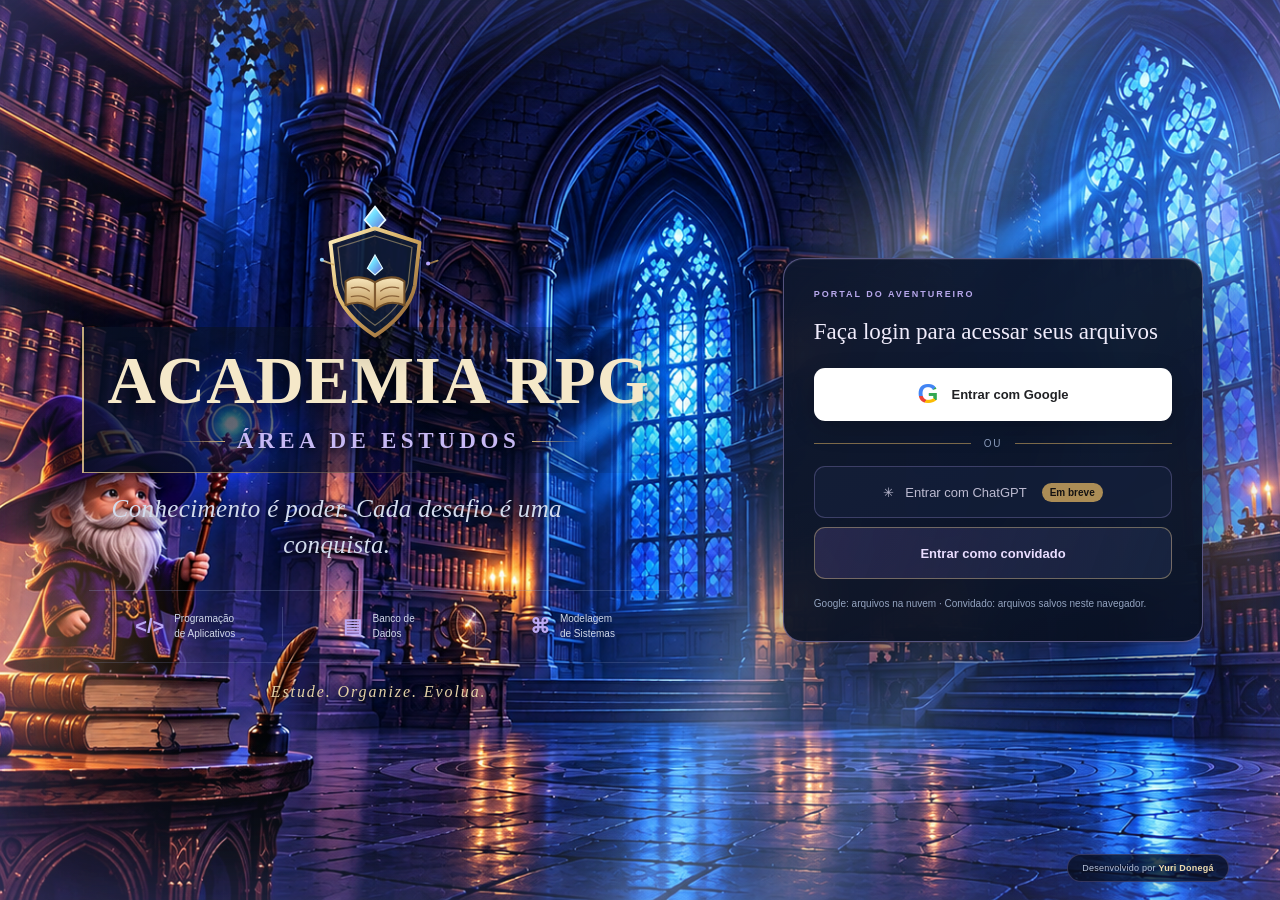
==== index.html @ efca99ff "Load social community redesign styles" ====
<!DOCTYPE html>
<html lang="pt-BR">
<head>
<meta charset="UTF-8">
<meta name="viewport" content="width=device-width, initial-scale=1.0">
<link rel="icon" type="image/svg+xml" href="./favicon.svg?v=20261111-academy-crest-v1">
<link rel="shortcut icon" href="./favicon.svg?v=20261111-academy-crest-v1">
<meta name="theme-color" content="#0b1423">
<title>Academia RPG — Área de Estudos</title>
<meta name="author" content="Yuri Donegá">
<style>
:root{--bg:#0b1018;--panel:#121b29;--panel2:#182538;--gold:#d8ae62;--gold2:#f1d69a;--text:#edf1f7;--muted:#9ba9bb;--line:#2a3a50;--blue:#6e9bc9}
*{box-sizing:border-box}body{margin:0;background:var(--bg);color:var(--text);font-family:Inter,Segoe UI,Arial,sans-serif}
button,input{font:inherit}button{cursor:pointer}
 .login{display:flex;align-items:center;justify-content:center;min-height:100vh;min-height:100svh;width:100%;position:relative;overflow:hidden;padding:26px 20px 62px;background:#14253a url('./biblioteca.jpg') center center / cover no-repeat}
.login:before{content:"";position:absolute;inset:0;background:radial-gradient(ellipse at 50% 48%,rgba(5,12,22,.48) 0%,rgba(5,12,22,.24) 42%,rgba(5,12,22,.08) 76%),linear-gradient(0deg,rgba(3,9,17,.30),transparent 45%);pointer-events:none;z-index:0}
.login-layout{position:relative;z-index:1;width:min(100%,1040px);display:flex;flex-direction:column;align-items:center;gap:12px;margin:auto}
.login-brand{width:min(590px,100%);text-align:center;position:relative;margin:0 auto -2px}
.brand-emblem{width:210px;height:132px;margin:0 auto -48px;position:relative;z-index:2;filter:drop-shadow(0 8px 10px rgba(0,0,0,.55))}
.brand-emblem svg{width:100%;height:100%;overflow:visible}
.brand-plaque{position:relative;padding:43px 28px 19px;border:2px solid rgba(216,174,98,.88);border-radius:17px;background:linear-gradient(180deg,rgba(19,35,53,.96),rgba(8,17,29,.96));box-shadow:0 14px 38px rgba(0,0,0,.42),inset 0 0 24px rgba(216,174,98,.08);clip-path:polygon(4% 0,96% 0,100% 15%,100% 84%,95% 100%,5% 100%,0 84%,0 15%)}
.brand-plaque:before{content:"";position:absolute;inset:7px;border:1px solid rgba(216,174,98,.24);pointer-events:none;clip-path:inherit}
.brand-plaque h1{font-family:Georgia,serif;font-size:clamp(37px,5vw,58px);line-height:1;margin:0;color:#f5d99e;letter-spacing:1px;text-shadow:0 3px 12px #000,0 0 22px rgba(216,174,98,.22)}
.brand-plaque p{margin:8px 0 0;color:#e8ca89;font:600 clamp(13px,2vw,19px) Georgia,serif;letter-spacing:1.3px;text-transform:uppercase}
.login-card{position:relative;width:min(510px,100%);margin:0 auto;padding:16px 34px 18px;border:1px solid rgba(226,184,105,.48);border-radius:12px;background:rgba(8,17,29,.76);box-shadow:0 18px 48px rgba(0,0,0,.38),inset 0 0 28px rgba(196,151,76,.055);backdrop-filter:blur(8px);text-align:center}
.login-card .login-lead{color:#f2e4c5;line-height:1.5;font-size:15px;margin:0 0 18px}
.google-login{width:100%;min-height:58px;border:0;border-radius:11px;padding:13px 18px;background:#fff;color:#202124;font-weight:750;font-size:16px;display:flex;align-items:center;justify-content:center;gap:13px;box-shadow:0 4px 16px rgba(0,0,0,.25);transition:transform .16s,box-shadow .16s}
.google-login:hover{transform:translateY(-2px);box-shadow:0 8px 22px rgba(0,0,0,.32)}
.google-login:focus-visible,.chatgpt-login:focus-visible{outline:3px solid #f5d99e;outline-offset:3px}
.google-mark{font-size:27px;font-weight:900;line-height:1;background:conic-gradient(from -45deg,#4285f4 0 25%,#34a853 25% 47%,#fbbc05 47% 68%,#ea4335 68% 84%,#4285f4 84%);color:transparent;background-clip:text;-webkit-background-clip:text}
.login-divider{display:flex;align-items:center;gap:13px;color:#e2e7ef;font-size:13px;margin:13px 0}
.login-divider:before,.login-divider:after{content:"";height:1px;flex:1;background:rgba(216,174,98,.55)}
.chatgpt-login{width:100%;min-height:54px;border:1px solid rgba(216,174,98,.68);border-radius:11px;padding:12px 16px;background:rgba(18,29,44,.92);color:#f0e6d3;display:flex;align-items:center;justify-content:center;gap:11px;font-size:15px}
.chatgpt-login:disabled{opacity:.78;cursor:not-allowed}
.guest-login{width:100%;min-height:48px;margin-top:10px;border:1px solid rgba(216,174,98,.72);border-radius:11px;padding:11px 16px;background:linear-gradient(135deg,rgba(216,174,98,.18),rgba(18,29,44,.94));color:#f5d99e;font-weight:750;font-size:14px;transition:background .16s,transform .16s}
.guest-login:hover{background:rgba(216,174,98,.25);transform:translateY(-1px)}
.guest-login:focus-visible{outline:3px solid #f5d99e;outline-offset:3px}
.coming-soon{font-size:10px;color:#17120b;background:#d8ae62;border-radius:20px;padding:4px 8px;font-weight:800;margin-left:4px;white-space:nowrap}
.login-note{font-size:11px!important;color:#d0d8e3!important;margin:13px 0 0!important;line-height:1.5!important}
.login-categories{width:min(620px,100%);display:grid;grid-template-columns:repeat(3,1fr);align-items:stretch;margin-top:0;padding:13px 10px;border:1px solid rgba(216,174,98,.82);border-radius:9px;background:rgba(8,17,29,.83);box-shadow:0 12px 30px rgba(0,0,0,.3);color:#f0d18d}
.login-categories span{display:flex;align-items:center;justify-content:center;gap:10px;padding:4px 10px;font-size:13px;line-height:1.25;text-align:left}
.login-categories span+span{border-left:1px solid rgba(216,174,98,.5)}
.category-icon{font-size:27px;color:#74b8e8;line-height:1}
.login-footer{margin-top:1px;color:#f5d99e;font:italic 17px Georgia,serif;text-shadow:0 2px 9px #000}
.author-credit{position:absolute;left:20px;bottom:15px;z-index:2;padding:8px 12px;border:1px solid rgba(216,174,98,.36);border-radius:8px;background:rgba(8,15,25,.72);color:#ead3a4;font-size:11px;letter-spacing:.25px;box-shadow:0 4px 18px rgba(0,0,0,.18);pointer-events:none}
.author-credit strong{font-weight:750;color:#f5d99e}
@media(max-width:760px){.login{padding:24px 15px 65px;background-position:58% center}.login:before{background:radial-gradient(ellipse at 50% 48%,rgba(5,12,22,.60) 0%,rgba(5,12,22,.40) 58%,rgba(5,12,22,.22) 100%)}.login-layout{gap:10px}.login-brand{width:min(520px,100%)}.brand-emblem{width:165px;height:108px;margin-bottom:-40px}.brand-plaque{padding:36px 16px 15px}.brand-plaque h1{font-size:clamp(32px,8vw,46px)}.login-card{padding:15px 20px 16px;width:min(480px,100%)}.google-login{min-height:54px}.login-categories{padding:10px 5px}.login-categories span{gap:6px;padding:4px 5px;font-size:11px}.category-icon{font-size:22px}.login-footer{font-size:15px}}
@media(max-width:430px){.brand-emblem{width:138px;height:92px;margin-bottom:-34px}.brand-plaque{padding:31px 12px 13px}.brand-plaque h1{font-size:31px}.brand-plaque p{font-size:11px;letter-spacing:1px}.login-card{padding:14px 15px}.login-card .login-lead{font-size:13px}.google-login{font-size:14px;min-height:50px}.chatgpt-login{font-size:13px;min-height:48px}.guest-login{font-size:13px;min-height:45px}.login-categories span{flex-direction:column;gap:4px;text-align:center;font-size:10px}.category-icon{font-size:20px}.login-footer{font-size:14px}.author-credit{left:10px;bottom:8px;font-size:9px;padding:6px 8px}}
@media(max-height:760px) and (min-width:761px){.login{padding-top:12px;padding-bottom:48px}.login-layout{gap:8px}.brand-emblem{width:170px;height:105px;margin-bottom:-38px}.brand-plaque{padding:35px 25px 14px}.brand-plaque h1{font-size:44px}.login-card{padding:12px 28px 13px}.google-login{min-height:49px}.chatgpt-login{min-height:46px}.guest-login{min-height:42px;padding:8px 14px}.login-categories{padding:9px}.login-footer{font-size:14px}}
h1{font-family:Georgia,serif;font-size:32px;margin:12px 0 8px;letter-spacing:.5px}
.login-card p{color:var(--muted);line-height:1.55;font-size:14px}
.primary{width:100%;border:0;border-radius:9px;padding:14px 16px;background:linear-gradient(135deg,#e4c17e,#b9843f);color:#17120b;font-weight:800;margin-top:18px}
.secondary{width:100%;border:1px solid var(--line);border-radius:9px;padding:12px;background:#172438;color:var(--text);margin-top:10px}
.note{font-size:11px!important;color:#8291a4!important;margin-top:18px}
.app{display:none;min-height:100vh}
.sidebar{position:fixed;inset:0 auto 0 0;width:260px;background:#0d1521;border-right:1px solid var(--line);padding:26px 18px;display:flex;flex-direction:column;z-index:5}
.brand{display:flex;align-items:center;gap:12px;padding:0 8px 28px;border-bottom:1px solid var(--line)}
.brand-mark{width:38px;height:38px;border:1px solid var(--gold);display:grid;place-items:center;color:var(--gold);font-size:20px;transform:rotate(45deg)}
.brand-mark span{transform:rotate(-45deg)}
.brand strong{font-family:Georgia,serif;font-size:17px}.brand small{display:block;color:var(--muted);font-size:10px;letter-spacing:1.5px;margin-top:4px}
.nav-label{font-size:10px;color:#74859b;letter-spacing:2px;margin:26px 10px 12px}
.nav button{width:100%;text-align:left;color:#bac6d5;background:transparent;border:1px solid transparent;border-radius:9px;padding:13px 12px;margin:3px 0;display:flex;gap:12px;align-items:center}
.nav button:hover,.nav button.active{background:#1b2a3d;border-color:#35475e;color:var(--gold2)}
.nav .ico{width:22px;text-align:center;font-size:17px}
.side-bottom{margin-top:auto;border-top:1px solid var(--line);padding:18px 8px 0;color:var(--muted);font-size:12px}
.main{margin-left:260px;padding:34px clamp(20px,4vw,58px);max-width:1500px}
.topbar{display:flex;align-items:center;justify-content:space-between;gap:15px;margin-bottom:34px}
.kicker{color:var(--gold);font-size:11px;letter-spacing:2px;text-transform:uppercase}
h2{font-family:Georgia,serif;font-size:30px;margin:7px 0}
.sub{color:var(--muted);font-size:14px}
.user-pill{border:1px solid var(--line);background:var(--panel);border-radius:30px;padding:8px 12px;color:#cbd6e4;font-size:12px;display:flex;align-items:center}.secondary:disabled{opacity:.62;cursor:not-allowed}
.hero{border:1px solid #725b3c;background:linear-gradient(110deg,#1b2a3d,#172235 60%,#342b20);border-radius:16px;padding:27px 30px;position:relative;overflow:hidden;margin-bottom:24px}
.hero:after{content:"✦";position:absolute;right:40px;top:-26px;font-size:150px;color:#d8ae621b}
.hero h3{font-family:Georgia,serif;font-size:23px;margin:0 0 8px}.hero p{color:#bac6d5;margin:0;max-width:620px;line-height:1.5;font-size:14px}
.stats{display:grid;grid-template-columns:repeat(3,1fr);gap:14px;margin:20px 0 30px}
.stat,.panel,.subject-card{background:var(--panel);border:1px solid var(--line);border-radius:13px}
.stat{padding:17px 19px}.stat small{color:var(--muted)}.stat strong{display:block;font-size:25px;margin-top:6px;color:var(--gold2)}
.section-head{display:flex;align-items:center;justify-content:space-between;gap:12px;margin:28px 0 14px}
.section-head h3{font-family:Georgia,serif;font-size:21px;margin:0}
.cards{display:grid;grid-template-columns:repeat(3,minmax(0,1fr));gap:15px}
.subject-card{padding:20px;transition:.2s;cursor:pointer}.subject-card:hover{transform:translateY(-3px);border-color:#947343}
.subject-icon{font-size:25px;margin-bottom:14px}.subject-card h4{margin:0 0 8px;font-size:16px}.subject-card p{margin:0;color:var(--muted);font-size:12px;line-height:1.5;min-height:38px}
.subject-card button{margin-top:17px;background:transparent;border:0;color:var(--gold2);padding:0;font-size:12px;font-weight:700}
.panel{padding:20px}
.toolbar{display:flex;justify-content:space-between;align-items:center;gap:12px;flex-wrap:wrap;margin-bottom:16px}
.search{background:#0d1623;border:1px solid var(--line);border-radius:8px;color:var(--text);padding:11px 13px;min-width:220px;outline:none}
.upload-label{display:inline-flex;align-items:center;gap:8px;background:#d8ae62;color:#17120b;border-radius:8px;padding:11px 15px;font-weight:800;font-size:12px;cursor:pointer}
.upload-label input{display:none}
.file-list{display:grid;gap:9px}
.file-row{display:flex;align-items:center;gap:13px;padding:13px;background:#0e1826;border:1px solid #26364a;border-radius:9px}
.file-icon{width:38px;height:38px;border-radius:8px;background:#1d2c40;display:grid;place-items:center;font-size:18px}
.file-info{flex:1;min-width:0}.file-info strong{display:block;white-space:nowrap;overflow:hidden;text-overflow:ellipsis;font-size:13px}.file-info small{color:var(--muted);font-size:11px}
.file-actions{display:flex;gap:7px}.file-actions button{border:1px solid var(--line);background:#172438;color:#cbd6e4;border-radius:7px;padding:8px 10px;font-size:11px}
.file-actions button.delete{color:#e5a2a2}
.empty{text-align:center;padding:35px 15px;color:var(--muted);font-size:13px}
.empty b{display:block;color:#dce5ef;margin-bottom:6px}
.toast{position:fixed;bottom:86px;right:22px;max-width:min(460px,calc(100vw - 44px));max-height:min(38vh,220px);overflow:auto;overflow-wrap:anywhere;background:#21344a;border:1px solid #8aa3c2;padding:13px 16px;border-radius:10px;display:none;z-index:10010;font-size:13px;line-height:1.5;box-shadow:0 10px 30px #000b}
@media(max-width:650px){.toast{bottom:76px;right:12px;max-width:calc(100vw - 24px);max-height:34vh;padding:12px 14px;font-size:12px}}
@media(max-width:900px){.sidebar{width:220px}.main{margin-left:220px}.cards{grid-template-columns:1fr 1fr}}
@media(max-width:650px){.sidebar{position:relative;width:100%;height:auto;padding:15px}.brand{padding-bottom:14px}.nav-label,.side-bottom{display:none}.nav{display:flex;overflow:auto;gap:5px;padding-top:12px}.nav button{white-space:nowrap;width:auto;padding:10px}.main{margin:0;padding:22px 16px}.cards{grid-template-columns:1fr}.stats{grid-template-columns:1fr 1fr}.topbar{align-items:flex-start}.user-pill{display:none}}
</style>
<link rel="stylesheet" href="./assets/css/academia-xp.css?v=20261111-background-scenes-v1">
<link rel="stylesheet" href="./assets/css/academia-avatar.css?v=20261112-armor-preview-v1">
<link rel="stylesheet" href="./assets/css/academia-adventure.css?v=20261111-guild-arcane-expansion-v1">
<link rel="stylesheet" href="./assets/css/academia-home-redesign.css?v=20261111-home-redesign">
<link rel="stylesheet" href="./assets/css/academia-home-stage2.css?v=20261111-stage2">
<link rel="stylesheet" href="./assets/css/academia-visual-refresh.css?v=20261111-vibrant-realm">
<link rel="stylesheet" href="./assets/css/academia-achievements.css?v=20261111-achievement-rewards-v2">
<link rel="stylesheet" href="./assets/css/academia-home-world.css?v=20261111-legendary-dashboard">
<link rel="stylesheet" href="./assets/css/academia-epic-ui.css?v=20261111-background-scenes-v1">
<link rel="stylesheet" href="./assets/css/academia-tavern.css?v=20261111-chat-images-v1">
<link rel="stylesheet" href="./assets/css/academia-private-messages.css?v=20261111-chat-images-v1">
<link rel="stylesheet" href="./assets/css/academia-visitation.css?v=20261112-player-spaces-v1">

<style id="login-layout-fix">
/* Ajuste definitivo do alinhamento da tela inicial */
.login {
  display: flex;
  flex-direction: column;
  align-items: center;
  justify-content: center;
  width: 100%;
  min-height: 100vh;
  min-height: 100svh;
  padding: 34px 20px 76px;
}
.login-layout {
  width: min(100%, 640px);
  margin: auto;
  display: flex;
  flex-direction: column;
  align-items: center;
  justify-content: center;
  gap: 14px;
}
.login-brand,
.login-card,
.login-categories {
  flex: 0 0 auto;
  margin-left: auto;
  margin-right: auto;
}
.login-brand { width: min(590px, 100%); }
.brand-emblem { margin-left: auto; margin-right: auto; }
.brand-plaque { width: 100%; text-align: center; }
.brand-plaque h1 {
  display: block;
  width: 100%;
  text-align: center;
  color: #f5d99e;
  font-family: Georgia, serif;
  font-size: clamp(36px, 6vw, 58px);
  line-height: 1.05;
  letter-spacing: 1.5px;
}
.brand-plaque p {
  display: block;
  width: 100%;
  text-align: center;
  color: #e8ca89;
}
.login-card { width: min(510px, 100%); text-align: center; }
.login-card > * { margin-left: auto; margin-right: auto; }
.login-card .google-login,
.login-card .chatgpt-login,
.login-card .guest-login { width: 100%; }
.login-categories {
  width: min(620px, 100%);
  justify-self: center;
  margin-top: 0;
}
.login-footer {
  width: 100%;
  text-align: center;
  margin-top: 0;
}
.author-credit { left: 20px; right: auto; }
@media (max-width: 760px) {
  .login { padding: 24px 15px 72px; }
  .login-layout { width: min(100%, 540px); gap: 12px; }
  .login-brand, .login-card, .login-categories { width: 100%; }
  .brand-plaque h1 { font-size: clamp(31px, 8vw, 46px); }
}
@media (max-width: 430px) {
  .login { padding: 20px 12px 68px; }
  .login-layout { gap: 10px; }
  .brand-plaque h1 { font-size: clamp(28px, 8vw, 34px); }
  .author-credit { left: 10px; right: auto; }
}
@media (max-height: 760px) and (min-width: 761px) {
  .login { padding-top: 16px; padding-bottom: 58px; }
  .login-layout { gap: 9px; }
}
</style>

<style id="login-brand-redesign">
/* Identidade visual centralizada: brasão, nome e subtítulo sem placa retangular */
.login {
  overflow-x: hidden;
  overflow-y: auto;
}
.login-layout {
  width: min(100%, 570px);
  margin: auto;
  display: flex;
  flex-direction: column;
  align-items: center;
  justify-content: center;
  gap: 11px;
}
.login-brand {
  width: 100%;
  display: flex;
  flex-direction: column;
  align-items: center;
  justify-content: center;
  gap: 0;
  margin: 0 auto;
  text-align: center;
}
.brand-emblem {
  width: 104px;
  height: 91px;
  margin: 0 auto 1px;
  position: relative;
  z-index: 1;
  filter: drop-shadow(0 0 12px rgba(93, 157, 235, .34)) drop-shadow(0 6px 12px rgba(0, 0, 0, .5));
}
.brand-emblem svg {
  display: block;
  width: 100%;
  height: 100%;
  overflow: visible;
}
.brand-title-wrap {
  width: 100%;
  margin: 0 auto;
  padding: 0;
  border: 0;
  border-radius: 0;
  background: transparent;
  box-shadow: none;
  clip-path: none;
  text-align: center;
}
.brand-title-wrap h1 {
  display: block;
  width: 100%;
  margin: 0;
  color: #f5dfb2;
  font-family: Georgia, "Times New Roman", serif;
  font-size: clamp(37px, 5.8vw, 54px);
  font-weight: 700;
  line-height: 1.02;
  letter-spacing: .075em;
  text-align: center;
  text-shadow: 0 3px 4px rgba(0,0,0,.95), 0 0 18px rgba(114,153,226,.28);
}
.brand-title-wrap p {
  display: flex;
  align-items: center;
  justify-content: center;
  gap: 12px;
  width: 100%;
  margin: 9px auto 0;
  color: #dfd1ad;
  font-family: Inter, "Segoe UI", Arial, sans-serif;
  font-size: 10px;
  font-weight: 700;
  line-height: 1.3;
  letter-spacing: .34em;
  text-align: center;
  text-transform: uppercase;
  text-shadow: 0 2px 8px rgba(0,0,0,.9);
}
.brand-title-wrap p:before,
.brand-title-wrap p:after {
  content: "";
  display: block;
  width: clamp(22px, 7vw, 48px);
  height: 1px;
  flex: 0 0 auto;
  background: linear-gradient(90deg, transparent, rgba(222,188,121,.9));
}
.brand-title-wrap p:after {
  transform: scaleX(-1);
}
.brand-motto {
  max-width: 94%;
  margin: 0 auto 3px;
  color: #dce3f5;
  font-family: Georgia, "Times New Roman", serif;
  font-size: 13px;
  font-style: italic;
  line-height: 1.4;
  letter-spacing: .015em;
  text-align: center;
  text-shadow: 0 2px 9px rgba(0,0,0,.95), 0 0 16px rgba(104,131,207,.4);
}
.login-card {
  width: min(100%, 480px);
  margin: 0 auto;
}
.login-categories {
  width: min(100%, 570px);
  margin: 0 auto;
}
.login-footer {
  width: 100%;
  margin: 0 auto;
  text-align: center;
}
.author-credit {
  left: 20px;
  right: auto;
}
@media (max-width: 760px) {
  .login { padding: 22px 15px 68px; }
  .login-layout { width: min(100%, 540px); gap: 10px; }
  .brand-emblem { width: 91px; height: 80px; }
  .brand-title-wrap h1 { font-size: clamp(32px, 8vw, 45px); }
  .brand-title-wrap p { margin-top: 7px; font-size: 9px; letter-spacing: .29em; }
  .brand-motto { font-size: 12px; margin-bottom: 2px; }
  .login-card, .login-categories { width: 100%; }
}
@media (max-width: 430px) {
  .login { padding: 18px 12px 66px; }
  .login-layout { gap: 9px; }
  .brand-emblem { width: 79px; height: 70px; }
  .brand-title-wrap h1 { font-size: clamp(28px, 8.7vw, 35px); letter-spacing: .055em; }
  .brand-title-wrap p { gap: 8px; font-size: 8px; letter-spacing: .24em; }
  .brand-title-wrap p:before, .brand-title-wrap p:after { width: 19px; }
  .brand-motto { max-width: 100%; font-size: 11px; }
  .author-credit { left: 10px; right: auto; }
}
@media (max-height: 760px) and (min-width: 761px) {
  .login { padding-top: 12px; padding-bottom: 52px; }
  .login-layout { gap: 8px; }
  .brand-emblem { width: 82px; height: 72px; }
  .brand-title-wrap h1 { font-size: 41px; }
  .brand-title-wrap p { margin-top: 5px; }
  .brand-motto { font-size: 12px; margin-bottom: 1px; }
  .login-card { padding-top: 12px; padding-bottom: 13px; }
  .login-categories { padding-top: 9px; padding-bottom: 9px; }
}
@media (max-height: 650px) and (min-width: 761px) {
  .login { padding-top: 8px; padding-bottom: 42px; }
  .login-layout { gap: 6px; }
  .brand-emblem { width: 66px; height: 58px; }
  .brand-title-wrap h1 { font-size: 35px; }
  .brand-title-wrap p { margin-top: 3px; font-size: 9px; }
  .brand-motto { font-size: 11px; }
}
</style>







<style id="login-visible-effects">
/* Iluminação em uma camada independente, acima do papel de parede e atrás do conteúdo. */
.login {
  position: relative;
  isolation: isolate;
  background-color: #081322 !important;
  background-image: url('./biblioteca.jpg') !important;
  background-size: cover !important;
  background-position: center center !important;
}
.login-effects {
  position: absolute;
  inset: 0;
  z-index: 1;
  overflow: hidden;
  pointer-events: none;
  mix-blend-mode: screen;
}
.login-effects__beams {
  position: absolute;
  inset: -18%;
  background:
    linear-gradient(113deg,
      transparent 0 48%,
      rgba(112, 171, 255, 0) 52%,
      rgba(130, 190, 255, .18) 56%,
      rgba(178, 220, 255, .42) 59%,
      rgba(131, 184, 255, .20) 63%,
      transparent 69% 100%),
    linear-gradient(122deg,
      transparent 0 60%,
      rgba(122, 176, 255, .08) 64%,
      rgba(164, 209, 255, .30) 67%,
      rgba(126, 180, 255, .13) 71%,
      transparent 76% 100%),
    radial-gradient(ellipse 28% 44% at 83% 28%,
      rgba(88, 168, 255, .19), transparent 78%);
  filter: blur(11px);
  opacity: .92;
  transform: translate3d(0, 0, 0);
  animation: loginBeamShift 17s ease-in-out infinite alternate;
}
.login-effects__candles {
  position: absolute;
  inset: 0;
  background:
    radial-gradient(ellipse 16% 25% at 3% 70%,
      rgba(255, 160, 72, .42), transparent 76%),
    radial-gradient(ellipse 14% 24% at 94% 57%,
      rgba(255, 174, 82, .38), transparent 76%),
    radial-gradient(ellipse 10% 18% at 69% 31%,
      rgba(255, 185, 105, .16), transparent 80%);
  filter: blur(13px);
  opacity: .9;
  animation: loginCandleFlicker 3.2s ease-in-out infinite alternate;
}
.login-effects__aura {
  position: absolute;
  inset: 0;
  background: radial-gradient(ellipse at center,
    transparent 51%,
    rgba(91, 139, 218, .08) 75%,
    rgba(105, 83, 174, .25) 100%);
  box-shadow:
    inset 0 0 90px rgba(92, 144, 225, .20),
    inset 0 0 180px rgba(127, 95, 190, .18);
  opacity: .96;
}
.login .login-layout { position: relative; z-index: 2; }
.login .author-credit { z-index: 3; }

@keyframes loginBeamShift {
  from { transform: translate3d(-1.2%, .5%, 0) scale(1); }
  to   { transform: translate3d(1.2%, -.5%, 0) scale(1.025); }
}
@keyframes loginCandleFlicker {
  0%   { opacity: .70; }
  35%  { opacity: .96; }
  62%  { opacity: .78; }
  100% { opacity: 1; }
}
@media (prefers-reduced-motion: reduce) {
  .login-effects__beams,
  .login-effects__candles { animation: none !important; }
}
@media (max-width: 650px) {
  .login-effects__beams { opacity: .72; }
  .login-effects__candles { opacity: .72; }
  .login-effects__aura { opacity: .78; }
}
</style>
<link rel="stylesheet" href="./assets/css/academia-frosted-wallpaper.css?v=20261111-frosted-wallpaper-v1">

<link rel="stylesheet" href="./assets/css/academia-redesign-2026.css?v=20261112-stage3-v1">
</head>
<body>
<section class="login" id="login" aria-label="Tela inicial da Academia RPG">
  <div class="login-effects" aria-hidden="true">
    <div class="login-effects__beams"></div>
    <div class="login-effects__candles"></div>
    <div class="login-effects__aura"></div>
  </div>
  <div class="login-layout">
    <header class="login-brand">
      <div class="brand-emblem" aria-hidden="true">
        <svg viewBox="0 0 180 156" role="presentation" xmlns="http://www.w3.org/2000/svg">
          <defs>
            <linearGradient id="crestGold" x1="0" y1="0" x2="1" y2="1"><stop stop-color="#fff0bd"/><stop offset=".48" stop-color="#d6ad62"/><stop offset="1" stop-color="#85572e"/></linearGradient>
            <linearGradient id="crestBlue" x1="0" y1="0" x2="1" y2="1"><stop stop-color="#efffff"/><stop offset=".38" stop-color="#70dfff"/><stop offset="1" stop-color="#655bd0"/></linearGradient>
            <linearGradient id="crestPage" x1="0" y1="0" x2="0" y2="1"><stop stop-color="#f8e7bd"/><stop offset="1" stop-color="#b78a4c"/></linearGradient>
          </defs>
          <path d="M90 8 L101 22 L90 34 L79 22 Z" fill="url(#crestBlue)" stroke="#e7faff" stroke-width="1.8"/>
          <path d="M90 31 L137 46 L132 91 C128 113 109 132 90 144 C71 132 52 113 48 91 L43 46 Z" fill="#101d35" fill-opacity=".88" stroke="url(#crestGold)" stroke-width="4" stroke-linejoin="round"/>
          <path d="M90 39 L129 51 L125 89 C121 107 105 123 90 133 C75 123 59 107 55 89 L51 51 Z" fill="none" stroke="#e8c987" stroke-opacity=".46" stroke-width="1.3"/>
          <path d="M90 59 L98 73 L90 80 L82 73 Z" fill="url(#crestBlue)" stroke="#dffaff" stroke-width="1.2"/>
          <path d="M90 79 L90 91" stroke="url(#crestGold)" stroke-width="2.5"/>
          <path d="M90 88 C79 81 66 81 59 87 L59 112 C71 107 81 109 90 117 Z" fill="url(#crestPage)" stroke="#72502a" stroke-width="2.2" stroke-linejoin="round"/>
          <path d="M90 88 C101 81 114 81 121 87 L121 112 C109 107 99 109 90 117 Z" fill="url(#crestPage)" stroke="#72502a" stroke-width="2.2" stroke-linejoin="round"/>
          <path d="M90 90 L90 117 M65 94 Q76 91 84 97 M65 103 Q76 100 84 106 M96 97 Q104 91 115 94 M96 106 Q104 100 115 103" fill="none" stroke="#8a6339" stroke-width="1.35" stroke-linecap="round"/>
          <path d="M35 65 L46 69 M145 69 L156 65" stroke="url(#crestGold)" stroke-width="2" stroke-linecap="round" opacity=".8"/>
          <circle cx="34" cy="64" r="2.2" fill="#91cfff"/><circle cx="146" cy="68" r="2.2" fill="#b6a5ff"/>
        </svg>
      </div>
      <div class="brand-title-wrap">
        <h1>ACADEMIA RPG</h1>
        <p>Área de Estudos</p>
      </div>
    </header>
    <p class="brand-motto">Conhecimento é poder. Cada desafio é uma conquista.</p>
    <div class="login-card">
      <p class="login-lead">Faça login para acessar seus arquivos</p>
      <button class="google-login" id="googleLogin" type="button"><span class="google-mark" aria-hidden="true">G</span>Entrar com Google</button>
      <div class="login-divider">ou</div>
      <button class="chatgpt-login" id="chatgptLogin" type="button" disabled aria-disabled="true"><span aria-hidden="true">✳</span>Entrar com ChatGPT <span class="coming-soon">Em breve</span></button>
      <button class="guest-login" id="guestLogin" type="button">Entrar como convidado</button>
      <p class="login-note">Google: arquivos na nuvem · Convidado: arquivos salvos neste navegador.</p>
    </div>
    <div class="login-categories" aria-label="Disciplinas disponíveis">
      <span><b class="category-icon" aria-hidden="true">&lt;/&gt;</b>Programação<br>de Aplicativos</span>
      <span><b class="category-icon" aria-hidden="true">▤</b>Banco de<br>Dados</span>
      <span><b class="category-icon" aria-hidden="true">⌘</b>Modelagem<br>de Sistemas</span>
    </div>
    <div class="login-footer">Estude. Organize. Evolua.</div>
  </div>
  <div class="author-credit">Desenvolvido por <strong>Yuri Donegá</strong></div>
</section>
<div class="app" id="app">
  <aside class="sidebar">
    <div class="brand"><div class="brand-mark"><span>⚔</span></div><div><strong>Academia RPG</strong><small>ÁREA DE ESTUDOS</small></div></div>
    <div class="nav-label nav-label-player">JOGADOR</div>
    <nav class="rpgnav rpgnav-profile" aria-label="Área do jogador">
      <button type="button" data-rpg="perfil"><span class="ico">★</span> Perfil do Jogador</button>
      <button type="button" data-rpg="conquistas"><span class="ico">🏅</span> Livro de Conquistas</button>
      <button type="button" data-rpg="atelier"><span class="ico">✦</span> Ateliê Arcano</button>
    </nav>

    <div class="nav-label nav-label-library">BIBLIOTECA</div>
    <nav class="nav" aria-label="Biblioteca de estudos">
      <button class="active" type="button" data-page="inicio"><span class="ico">⌂</span> Visão geral</button>
      <button type="button" data-page="programacao"><span class="ico">⌘</span> Programação de Aplicativos</button>
      <button type="button" data-page="banco"><span class="ico">▤</span> Banco de Dados</button>
      <button type="button" data-page="modelagem"><span class="ico">◇</span> Modelagem de Sistemas</button>
    </nav>

    <div class="nav-label nav-label-training">TREINAMENTO</div>
    <nav class="rpgnav rpgnav-training" aria-label="Treinamento e mercado">
      <button type="button" data-rpg="sala"><span class="ico">⚔</span> Sala de Treinamento</button>
      <button type="button" data-rpg="market"><span class="ico"><span class="coin-symbol coin-symbol-nav" aria-hidden="true"></span></span> Mercado Arcano</button>
    </nav>

    <div class="nav-label nav-label-community">COMUNIDADE</div>
    <nav class="rpgnav rpgnav-community" aria-label="Notícias da Academia"></nav>

    <div class="nav-label nav-label-adventure">AVENTURA</div>
    <nav class="rpgnav rpgnav-adventure" aria-label="Aventura e comunidade"></nav>
    <div class="xpmini" id="xpMini" data-rpg="perfil"></div>
    <div class="side-bottom">Biblioteca pessoal de estudos<br><span id="sideStorageNote" style="color:#71839a">Seus arquivos ficam protegidos na nuvem.</span></div>
  </aside>
  <main class="main">
    <header class="topbar"><div><div class="kicker" id="pageKicker">CENTRO DE COMANDO</div><h2 id="pageTitle">Sua jornada de estudos</h2><div class="sub" id="pageSub">Organize seus materiais e continue evoluindo.</div></div><div class="topbar-actions"><div class="notifications-control" id="notificationsControl"><button type="button" class="notifications-bell" id="notificationsBell" aria-label="Abrir notificações" aria-expanded="false" aria-controls="notificationsPanel" title="Notificações"><svg viewBox="0 0 24 24" aria-hidden="true"><path d="M18 9a6 6 0 0 0-12 0c0 7-3 7-3 9h18c0-2-3-2-3-9M10 21h4"/></svg><span class="notifications-badge" id="notificationsBadge" hidden>0</span></button><section class="notifications-panel" id="notificationsPanel" aria-label="Central de notificações" hidden><header class="notifications-panel-head"><div><small>CENTRAL DA ACADEMIA</small><h3>Notificações</h3><p>Os registros da sua jornada ficam guardados aqui.</p></div><button type="button" class="notifications-panel-close" id="notificationsClose" aria-label="Fechar notificações">×</button></header><div class="notifications-panel-actions"><button type="button" id="notificationsMarkAll">Marcar todas como lidas</button><button type="button" id="notificationsClear">Limpar histórico</button></div><div class="notifications-filters" role="group" aria-label="Filtrar notificações"><button type="button" data-notification-filter="all" aria-pressed="true">Todas</button><button type="button" data-notification-filter="unread" aria-pressed="false">Não lidas</button></div><div class="notifications-list" id="notificationsList" aria-live="polite"><div class="notifications-empty">Carregando seu histórico...</div></div><footer class="notifications-panel-foot"><span>Até 80 notificações recentes</span><span>Sincronizado com sua conta</span></footer></section></div><div class="user-pill"><span id="userEmail">Conta conectada</span><button id="logoutBtn" style="margin-left:10px;border:0;border-left:1px solid var(--line);padding-left:12px;background:none;color:var(--gold2);font-weight:700">Sair</button></div></div></header>
    <div id="home">
      <section class="realm-hero">
        <div class="realm-hero-content"><span class="realm-eyebrow">✦ O REINO DO CONHECIMENTO ✦</span><h3>Sua próxima conquista começa aqui.</h3><p>Explore a Academia, aprimore suas habilidades e construa sua própria lenda.</p><div class="realm-hero-actions"><button type="button" data-rpg="story">Continuar aventura <span>→</span></button><span class="realm-online"><i></i> Portal da Academia aberto</span></div></div>
        <div class="realm-hero-rune" aria-hidden="true">✧</div>
      </section>
      <section class="home-player-grid">
        <article class="home-player-card home-player-card-legend" id="homePlayerCard"><div class="home-player-portrait"><div class="home-player-avatar" id="homeAvatarRender" aria-label="Visual do aventureiro">⚔</div><span class="home-player-class-mark" id="homeClassMark">✦</span></div><div class="home-player-info"><small>REGISTRO DO AVENTUREIRO</small><h3 id="homePlayerName">Carregando perfil...</h3><div id="homePlayerTitle" class="home-player-title" hidden></div><p id="homePlayerLevel">Sua jornada está esperando.</p><div class="home-xp-track"><i id="homeXpBar"></i></div><div class="home-player-meta"><span id="homeXpText">XP: —</span><span id="homeCoinText"><span class="coin-symbol coin-symbol-mini" aria-hidden="true"></span><span id="homeCoinValue">— Coins</span></span></div><button type="button" class="home-profile-link" data-rpg="perfil">Abrir ficha completa <span>→</span></button></div><span class="home-player-seal" aria-hidden="true">⚜</span></article>
        <article class="home-daily-card"><span class="home-daily-icon">📜</span><div><small>CONSELHO DO MESTRE</small><h3>Um passo de cada vez.</h3><p>Complete atividades, enfrente desafios e conquiste recompensas para evoluir seu personagem.</p><button type="button" data-rpg="missions">Ver missões semanais →</button></div></article>
      </section>
      <div class="section-head home-section-head"><h3>Escolha seu próximo destino</h3><span>ATALHOS DA AVENTURA</span></div>
      <section class="home-quick-grid">
        <button class="home-quick-card quick-story" type="button" data-rpg="story"><span>⚔️</span><b>Modo História</b><small>Explore o reino e enfrente inimigos</small><i>Entrar na jornada →</i></button>
        <button class="home-quick-card quick-training" type="button" data-rpg="sala"><span>📚</span><b>Treinamento</b><small>Teste seus conhecimentos e ganhe XP</small><i>Treinar agora →</i></button>
        <button class="home-quick-card quick-boss" type="button" data-rpg="bosses"><span>🐉</span><b>Arena dos Chefes</b><small>Desafie guardiões e prove seu valor</small><i>Entrar na arena →</i></button>
        <button class="home-quick-card quick-guild" type="button" data-rpg="guilds"><span>🛡️</span><b>Guildas</b><small>Reúna aliados e fortaleça sua equipe</small><i>Visitar guildas →</i></button>
        <button class="home-quick-card quick-market" type="button" data-rpg="market"><span><span class="coin-symbol coin-symbol-nav" aria-hidden="true"></span></span><b>Mercado Arcano</b><small>Use Coins para personalizar seu herói</small><i>Ver tesouros →</i></button>
        <button class="home-quick-card quick-atelier" type="button" data-rpg="atelier"><span>✨</span><b>Ateliê Arcano</b><small>Monte seu visual e equipe relíquias</small><i>Personalizar →</i></button>
      </section>

      <section class="home-world-grid" aria-label="Painéis do reino">
        <article class="home-world-panel home-ranking-panel">
          <div class="home-world-heading"><div><small>HALL DA FAMA</small><h3>Heróis em destaque</h3></div><button type="button" data-adventure="ranking">Ver ranking →</button></div>
          <div id="homeRankingPreview" class="home-ranking-preview"><div class="home-world-loading">Consultando os campeões...</div></div>
        </article>
        <article class="home-world-panel home-missions-panel">
          <div class="home-world-heading"><div><small>CONTRATOS ATIVOS</small><h3>Missões da semana</h3></div><button type="button" data-adventure="missions">Ver missões →</button></div>
          <div id="homeMissionPreview" class="home-mission-preview"><div class="home-world-loading">Preparando seus contratos...</div></div>
        </article>
      </section>
      <section class="realm-map-panel" aria-label="Mapa do Reino">
        <div class="realm-map-heading"><div><small>EXPLORE O MUNDO</small><h3>Mapa do Reino</h3><p>Escolha uma região e continue sua jornada.</p></div><span class="realm-map-compass">✥<small>N</small></span></div>
        <div class="realm-map">
          <div class="realm-map-path" aria-hidden="true"></div>
          <button type="button" class="realm-location realm-location-library" data-page="programacao"><span>⌂</span><b>Biblioteca Real</b><small>Conhecimento e estudos</small></button>
          <button type="button" class="realm-location realm-location-story" data-adventure="story"><span>⚔</span><b>Terras da Jornada</b><small>Campanha e exploração</small></button>
          <button type="button" class="realm-location realm-location-arena" data-adventure="bosses"><span>🐉</span><b>Fortaleza dos Chefes</b><small>Desafios lendários</small></button>
          <button type="button" class="realm-location realm-location-guild" data-adventure="guilds"><span>⚑</span><b>Vila das Guildas</b><small>Aliados e companheiros</small></button>
          <button type="button" class="realm-location realm-location-market" data-rpg="market"><span>✧</span><b>Mercado Arcano</b><small>Tesouros e equipamentos</small></button>
          <button type="button" class="realm-location realm-location-atelier" data-rpg="atelier"><span>✦</span><b>Ateliê Arcano</b><small>Forje seu visual</small></button>
        </div>
        <div class="realm-map-legend"><span><i></i> Região disponível</span><span>✦ Portais conectados à sua jornada</span></div>
      </section>
      <div class="stats">
        <div class="stat"><small>Arquivos armazenados</small><strong id="totalFiles">0</strong></div>
        <div class="stat"><small>Disciplinas</small><strong>03</strong></div>
        <div class="stat"><small>Espaço de estudo</small><strong>∞*</strong></div>
      </div>
      <div class="section-head"><h3>Suas disciplinas</h3></div>
      <div class="cards">
        <article class="subject-card" data-open="programacao"><div class="subject-icon">⌘</div><h4>Programação de Aplicativos</h4><p>Códigos, exercícios, projetos e anotações de programação.</p><button>ABRIR BIBLIOTECA →</button></article>
        <article class="subject-card" data-open="banco"><div class="subject-icon">▤</div><h4>Banco de Dados</h4><p>Scripts SQL, consultas, estruturas e atividades.</p><button>ABRIR BIBLIOTECA →</button></article>
        <article class="subject-card" data-open="modelagem"><div class="subject-icon">◇</div><h4>Modelagem de Sistemas</h4><p>Diagramas UML, DER, requisitos e documentação.</p><button>ABRIR BIBLIOTECA →</button></article>
      </div>
    </div>
    <section id="library" style="display:none">
      <div class="panel">
        <div class="toolbar"><input class="search" id="search" placeholder="Buscar arquivo..." /><label class="upload-label">＋ Adicionar arquivos<input id="fileInput" type="file" multiple></label></div>
        <div class="file-list" id="fileList"></div>
      </div>
    </section>
    <section id="rpgView" style="display:none"></section>
    <p id="storageNotice" style="color:#9aabc0;font-size:11px;margin-top:24px">Seus arquivos são sincronizados pela nuvem e podem ser acessados em outros dispositivos com a mesma conta.</p>
  </main>
</div>
<div class="toast" id="toast"></div>
<div id="academiaNoticeStack" class="epic-notice-stack" aria-live="polite" aria-relevant="additions"></div>
<script type="module">
import { createClient } from 'https://esm.sh/@supabase/supabase-js@2';
// Cole os dados do seu projeto Supabase nestas duas constantes.
// Use a Publishable/anon key. NUNCA coloque service_role/secret key no HTML.
const SUPABASE_URL = 'https://bvsxvcvuiorvwxxlqrmy.supabase.co';
const SUPABASE_PUBLISHABLE_KEY = 'sb_publishable_qBKPW3YTNn8k9p4_SMg_MQ_mAkAU_L6';
const BUCKET = 'study-files';
let supabase = null, authUser = null, files = [], currentPage = 'inicio', guestMode = false, guestDbPromise = null;
const GUEST_DB_NAME = 'academia-rpg-guest-v1';
const GUEST_STORE_NAME = 'files';
const labels = {
  programacao: ['PROGRAMAÇÃO','Programação de Aplicativos','Guarde códigos, exercícios, projetos e materiais da disciplina.'],
  banco: ['BANCO DE DADOS','Banco de Dados','Organize scripts SQL, consultas, atividades e anotações.'],
  modelagem: ['MODELAGEM','Modelagem de Sistemas','Armazene diagramas, requisitos e documentos de modelagem.']
};
const $ = id => document.getElementById(id);
const isConfigured = () => SUPABASE_URL.startsWith('https://') && !SUPABASE_URL.includes('COLE_AQUI') && SUPABASE_PUBLISHABLE_KEY.length > 20 && !SUPABASE_PUBLISHABLE_KEY.includes('COLE_AQUI');
function toast(message) { const el=$('toast'); el.textContent=message; el.style.display='block'; clearTimeout(window.academiaToastTimer); window.academiaToastTimer=setTimeout(()=>el.style.display='none',4200); }
function showLogin() { $('login').style.display='flex'; $('app').style.display='none'; }
function enterApp() {
  $('login').style.display='none'; $('app').style.display='block';
  $('userEmail').textContent = guestMode ? 'Convidado · neste navegador' : (authUser?.email || 'Conta Google conectada');
  const notice = guestMode
    ? 'Modo convidado: os arquivos ficam salvos somente neste navegador e neste dispositivo. Para sincronizar entre dispositivos, entre com Google.'
    : 'Seus arquivos são sincronizados pela nuvem e podem ser acessados em outros dispositivos com a mesma conta.';
  $('storageNotice').textContent = notice;
  $('sideStorageNote').textContent = guestMode ? 'Modo convidado: armazenamento local.' : 'Seus arquivos ficam protegidos na nuvem.';
}
function openGuestDB() {
  if (!('indexedDB' in window)) return Promise.reject(new Error('Este navegador não oferece armazenamento local.'));
  if (guestDbPromise) return guestDbPromise;
  guestDbPromise = new Promise((resolve, reject) => {
    const request = indexedDB.open(GUEST_DB_NAME, 1);
    request.onupgradeneeded = () => {
      const db = request.result;
      if (!db.objectStoreNames.contains(GUEST_STORE_NAME)) {
        const store = db.createObjectStore(GUEST_STORE_NAME, { keyPath: 'id', autoIncrement: true });
        store.createIndex('subject', 'subject', { unique: false });
      }
    };
    request.onsuccess = () => resolve(request.result);
    request.onerror = () => reject(request.error || new Error('Não foi possível abrir o armazenamento local.'));
    request.onblocked = () => reject(new Error('Feche outras abas da Academia RPG e tente novamente.'));
  }).catch(error => { guestDbPromise = null; throw error; });
  return guestDbPromise;
}
async function guestRequest(mode, action, value) {
  const db = await openGuestDB();
  return new Promise((resolve, reject) => {
    const tx = db.transaction(GUEST_STORE_NAME, mode);
    const store = tx.objectStore(GUEST_STORE_NAME);
    const request = action === 'getAll' ? store.getAll() : action === 'add' ? store.add(value) : store.delete(value);
    request.onsuccess = () => resolve(request.result);
    request.onerror = () => reject(request.error || new Error('Falha no armazenamento local.'));
    tx.onabort = () => reject(tx.error || new Error('A operação local foi cancelada.'));
  });
}
async function enterGuest() {
  try {
    await openGuestDB();
    guestMode = true; authUser = null;
    enterApp(); await refresh();
    toast('Você entrou como convidado. Seus arquivos ficarão neste navegador.');
  } catch (error) {
    toast(`Não foi possível entrar como convidado: ${error.message}`);
  }
}
function formatSize(n) { if(n<1024)return `${n} B`; if(n<1048576)return `${(n/1024).toFixed(1)} KB`; return `${(n/1048576).toFixed(1)} MB`; }
function fileEmoji(name) { const ext=String(name).split('.').pop().toLowerCase(); return ({pdf:'📕',doc:'📘',docx:'📘',sql:'🗄️',java:'☕',js:'📜',html:'🌐',css:'🎨',png:'🖼️',jpg:'🖼️',jpeg:'🖼️',zip:'📦',txt:'📝',pptx:'📊',xlsx:'📗'})[ext]||'📄'; }
function escapeHtml(s) { return String(s).replace(/[&<>"']/g,c=>({'&':'&amp;','<':'&lt;','>':'&gt;','"':'&quot;',"'":'&#39;'}[c])); }
function navigate(page) {
  currentPage=page; $('rpgView').style.display='none'; $('storageNotice').style.display='block'; document.querySelectorAll('.rpgnav button').forEach(b=>b.classList.remove('active')); document.querySelectorAll('.nav button').forEach(b=>b.classList.toggle('active',b.dataset.page===page));
  const home=page==='inicio'; $('home').style.display=home?'block':'none'; $('library').style.display=home?'none':'block';
  $('pageKicker').textContent=home?'CENTRO DE COMANDO':labels[page][0]; $('pageTitle').textContent=home?'Sua jornada de estudos':labels[page][1];
  $('pageSub').textContent=home?'Organize seus materiais e continue evoluindo.':labels[page][2]; if(!home)renderFiles();
}
async function refresh() {
  if (guestMode) {
    try {
      files = (await guestRequest('readonly', 'getAll')).sort((a,b) => new Date(b.created_at) - new Date(a.created_at));
      $('totalFiles').textContent = files.length;
      if (currentPage !== 'inicio') renderFiles();
    } catch (error) { toast(`Erro ao carregar arquivos locais: ${error.message}`); }
    return;
  }
  if(!authUser || !supabase)return; const {data,error}=await supabase.from('study_files').select('*').order('created_at',{ascending:false});
  if(error){toast(`Erro ao carregar arquivos: ${error.message}`);return;} files=data||[]; $('totalFiles').textContent=files.length; if(currentPage!=='inicio')renderFiles();
}
function renderFiles() {
  const q=$('search').value.trim().toLowerCase(); const rows=files.filter(f=>f.subject===currentPage&&f.file_name.toLowerCase().includes(q)); const root=$('fileList');
  if(!rows.length){root.innerHTML='<div class="empty"><b>Esta biblioteca ainda está vazia.</b>Adicione seus primeiros arquivos para começar sua coleção de estudos.</div>';return;}
  root.innerHTML=rows.map(f=>`<div class="file-row"><div class="file-icon">${fileEmoji(f.file_name)}</div><div class="file-info"><strong title="${escapeHtml(f.file_name)}">${escapeHtml(f.file_name)}</strong><small>${formatSize(Number(f.size))} · ${new Date(f.created_at).toLocaleDateString('pt-BR')}</small></div><div class="file-actions"><button data-download="${f.id}">Baixar</button><button class="delete" data-delete="${f.id}">Excluir</button></div></div>`).join('');
}
async function uploadFiles(fileList) {
  if (!['programacao','banco','modelagem'].includes(currentPage)) return;
  if (guestMode) {
    let saved = 0;
    for (const file of fileList) {
      try {
        await guestRequest('readwrite', 'add', {
          file_name: file.name, size: file.size, mime_type: file.type || null,
          subject: currentPage, created_at: new Date().toISOString(), blob: file
        });
        saved++;
      } catch (error) {
        toast(`Não foi possível salvar ${file.name}: ${error.name === 'QuotaExceededError' ? 'o espaço local do navegador está cheio.' : error.message}`);
      }
    }
    $('fileInput').value=''; await refresh();
    if (saved) toast(`${saved} arquivo(s) salvo(s) neste navegador.`);
    return;
  }
  if (!authUser || !supabase) { toast('Entre com Google ou como convidado para adicionar arquivos.'); return; }
  let uploaded=0;
  for(const file of fileList){
    const safeName=file.name.normalize('NFKD').replace(/[\u0300-\u036f]/g,'').replace(/[^a-zA-Z0-9._() -]/g,'_').replace(/\s+/g,'_').slice(-110)||'arquivo';
    const objectPath=`${authUser.id}/${currentPage}/${crypto.randomUUID()}-${safeName}`;
    const {error:storageError}=await supabase.storage.from(BUCKET).upload(objectPath,file,{cacheControl:'3600',upsert:false,contentType:file.type||'application/octet-stream'});
    if(storageError){toast(`Não foi possível enviar ${file.name}: ${storageError.message}`);continue;}
    const {error:rowError}=await supabase.from('study_files').insert({owner_id:authUser.id,subject:currentPage,file_name:file.name,object_path:objectPath,size:file.size,mime_type:file.type||null});
    if(rowError){await supabase.storage.from(BUCKET).remove([objectPath]);toast(`Não foi possível registrar ${file.name}: ${rowError.message}`);continue;} uploaded++;
  }
  $('fileInput').value=''; await refresh(); if(uploaded)toast(`${uploaded} arquivo(s) enviado(s) para a nuvem.`);
}
async function downloadFile(id) {
  const f=files.find(x=>String(x.id)===String(id)); if(!f)return;
  if (guestMode) {
    if (!f.blob) { toast('O conteúdo deste arquivo local não está disponível.'); return; }
    const url=URL.createObjectURL(f.blob); const a=document.createElement('a'); a.href=url; a.download=f.file_name; document.body.appendChild(a); a.click(); a.remove(); setTimeout(()=>URL.revokeObjectURL(url),1500); return;
  }
  const {data,error}=await supabase.storage.from(BUCKET).download(f.object_path);
  if(error){toast(`Erro ao baixar: ${error.message}`);return;} const url=URL.createObjectURL(data); const a=document.createElement('a'); a.href=url; a.download=f.file_name; document.body.appendChild(a); a.click(); a.remove(); setTimeout(()=>URL.revokeObjectURL(url),1500);
}
async function deleteFile(id) {
  const f=files.find(x=>String(x.id)===String(id)); if(!f)return;
  if (guestMode) {
    if (!confirm(`Excluir "${f.file_name}" deste navegador?`)) return;
    try { await guestRequest('readwrite', 'delete', Number(f.id)); await refresh(); toast('Arquivo excluído do armazenamento local.'); }
    catch(error) { toast(`Erro ao excluir: ${error.message}`); }
    return;
  }
  if (!confirm(`Excluir "${f.file_name}" da biblioteca na nuvem?`))return;
  const {error:storageError}=await supabase.storage.from(BUCKET).remove([f.object_path]); if(storageError){toast(`Erro ao excluir: ${storageError.message}`);return;}
  const {error:rowError}=await supabase.from('study_files').delete().eq('id',f.id).eq('owner_id',authUser.id); if(rowError){toast(`Erro no registro: ${rowError.message}`);return;}
  await refresh(); toast('Arquivo excluído da nuvem.');
}
$('guestLogin').addEventListener('click', enterGuest);
$('googleLogin').addEventListener('click',async()=>{
  if(!isConfigured()){toast('Configure SUPABASE_URL e SUPABASE_PUBLISHABLE_KEY no início do index.html. Veja o LEIA-ME.');return;}
  const {error}=await supabase.auth.signInWithOAuth({provider:'google',options:{redirectTo:window.location.origin}}); if(error)toast(`Erro no login Google: ${error.message}`);
});
$('logoutBtn').addEventListener('click',async()=>{if(guestMode){guestMode=false;authUser=null;files=[];currentPage='inicio';showLogin();toast('Você saiu do modo convidado. Seus arquivos continuam salvos neste navegador.');return;}if(!supabase){showLogin();return;}const {error}=await supabase.auth.signOut();if(error)toast(`Erro ao sair: ${error.message}`);});
$('chatgptLogin').addEventListener('click',()=>toast('O login com ChatGPT exige aprovação OAuth da OpenAI. Use o Google por enquanto.'));
document.querySelectorAll('.nav button').forEach(b=>b.addEventListener('click',()=>navigate(b.dataset.page)));
 document.querySelector('.realm-map')?.addEventListener('click',e=>{const b=e.target.closest('.realm-location[data-page]');if(b)navigate(b.dataset.page);});
document.querySelectorAll('[data-open]').forEach(c=>c.addEventListener('click',()=>navigate(c.dataset.open)));
$('fileInput').addEventListener('change',e=>uploadFiles(e.target.files)); $('search').addEventListener('input',renderFiles);
$('fileList').addEventListener('click',e=>{const b=e.target.closest('button');if(!b)return;if(b.dataset.download)downloadFile(b.dataset.download);if(b.dataset.delete)deleteFile(b.dataset.delete);});
async function initialize(){
  if(!isConfigured()){showLogin();return;} supabase=createClient(SUPABASE_URL,SUPABASE_PUBLISHABLE_KEY);
  supabase.auth.onAuthStateChange((_event,session)=>{if(guestMode)return;authUser=session?.user||null;window.dispatchEvent(new Event('academia-context-ready'));if(authUser){enterApp();setTimeout(()=>refresh(),0);}else{files=[];showLogin();}});
  const {data,error}=await supabase.auth.getSession(); if(error){toast(`Erro ao verificar sessão: ${error.message}`);showLogin();return;} authUser=data.session?.user||null;window.dispatchEvent(new Event('academia-context-ready'));
  if(authUser){enterApp();await refresh();}else showLogin();
}
window.AcademiaCtx={get supabase(){return supabase},get user(){return authUser},get guest(){return guestMode},toast};
initialize().catch(error=>{console.error(error);toast('Falha ao iniciar. Confira a configuração do Supabase.');});
</script>
<!-- O Ateliê deve ser registrado antes do módulo de XP, que consulta window.AcademiaAvatar. -->
<script type="module" src="./assets/js/academia-avatar.js?v=20261112-hair-sidefix-v1"></script>
<script type="module" src="./assets/js/academia-notifications.js?v=20261111-notification-center-v1"></script>
<script type="module" src="./assets/js/academia-xp.js?v=20261111-hero-creator-v1"></script>
<script type="module" src="./assets/js/academia-achievements.js?v=20261111-achievement-rewards-v2"></script>
<script type="module" src="./assets/js/academia-adventure.js?v=20261111-guild-arcane-expansion-v1"></script>
<script type="module" src="./assets/js/academia-feedback.js?v=20261111-feedback"></script>
<script type="module" src="./assets/js/academia-home.js?v=20261111-legendary-dashboard"></script>
<script type="module" src="./assets/js/academia-tavern.js?v=20261111-chat-images-v1"></script>
<script type="module" src="./assets/js/academia-private-messages.js?v=20261111-chat-images-v1"></script>
<script type="module" src="./assets/js/academia-visitation.js?v=20261112-player-spaces-v1"></script>
</body></html>
---- assets/css/academia-xp.css ----
/* Academia RPG · XP, níveis, conquistas e Sala de Treinamento (arquivo novo, não altera o CSS existente) */
.sidebar{overflow-y:auto}
.rpgnav button{width:100%;text-align:left;color:#bac6d5;background:transparent;border:1px solid transparent;border-radius:9px;padding:13px 12px;margin:3px 0;display:flex;gap:12px;align-items:center}
.rpgnav button:hover,.rpgnav button.active{background:#1b2a3d;border-color:#35475e;color:var(--gold2)}
.rpgnav .ico{width:22px;text-align:center;font-size:17px}
.xpmini{margin:14px 2px 0;padding:12px;border:1px solid var(--line);border-radius:11px;background:#101b2b;cursor:pointer;font-size:11px;color:var(--muted)}
.xpmini:empty{display:none}.xpmini:hover{border-color:#947343}
.xm-top{display:flex;gap:10px;align-items:center;margin-bottom:8px}.xm-top b{display:block;color:var(--gold2);font-size:14px}.xm-av{font-size:24px}
.bar{height:9px;border-radius:9px;background:#0b1320;border:1px solid var(--line);overflow:hidden;margin:7px 0}
.bar.big{height:14px}
.bar i{display:block;height:100%;background:linear-gradient(90deg,#b9843f,#f1d69a);border-radius:9px;transition:width .5s}
.rpg-note{border:1px solid #725b3c;background:#1c2432;border-radius:10px;padding:12px 15px;font-size:13px;line-height:1.5;color:#e8ca89;margin-bottom:18px}
.rpg-card button{display:block}
.xp-chip{display:inline-block;margin-top:12px;background:var(--gold);color:#17120b;border-radius:20px;padding:3px 9px;font-size:11px;font-weight:800}
.rpg-stats{display:grid;grid-template-columns:repeat(auto-fit,minmax(140px,1fr));gap:14px;margin:18px 0}
/* quiz */
.qz-top{display:flex;justify-content:space-between;align-items:center;gap:10px;color:var(--muted);font-size:12px}
.qz-exit{background:none;border:0;color:#e5a2a2;font-size:12px;padding:0}
.qz-q{font-family:Georgia,serif;font-size:21px;line-height:1.4;margin:18px 0}
.qz-opts{display:grid;gap:10px}
.qz-opt{display:flex;gap:13px;align-items:center;text-align:left;padding:14px;border-radius:10px;border:1px solid #26364a;background:#0e1826;color:var(--text);font-size:14px;line-height:1.4}
.qz-opt b{width:28px;height:28px;border-radius:7px;background:#1d2c40;display:grid;place-items:center;color:var(--gold2);flex:none}
.qz-opt:hover:not(:disabled){border-color:#947343}
.qz-opt:disabled{cursor:default}.qz-opt:disabled:not(.ok):not(.bad){opacity:.55}
.qz-opt.ok{border-color:#3f9b6a;background:#12281f}.qz-opt.bad{border-color:#b45a5a;background:#2a1717}
.qz-exp{margin-top:16px;padding:13px 15px;border-radius:10px;font-size:13px;line-height:1.55;border:1px solid}
.qz-exp.ok{border-color:#3f9b6a;background:#12281f}.qz-exp.bad{border-color:#b45a5a;background:#2a1717}
.res{text-align:center;padding:30px 20px}.res .big{font-size:54px}.res h3{font-family:Georgia,serif;font-size:26px;margin:6px 0}
.res-xp{font-size:34px;font-weight:800;color:var(--gold2);margin-top:16px}
.res .secondary{margin-top:10px}.res .rpg-note{margin:16px 0 0;text-align:left}
/* perfil */
.pf{display:flex;gap:22px;align-items:center;flex-wrap:wrap}
.pf-av{width:88px;height:88px;border-radius:50%;border:2px solid var(--gold);background:#0e1826;display:grid;place-items:center;font-size:44px}
.pf-info{flex:1;min-width:230px}.pf-info h3{font-family:Georgia,serif;margin:0 0 4px;font-size:22px}
.av-pick{display:flex;gap:7px;flex-wrap:wrap;margin-top:14px}
.av-pick button{width:40px;height:40px;border-radius:9px;border:1px solid var(--line);background:#0e1826;font-size:20px}
.av-pick button.on{border-color:var(--gold);background:#1b2a3d}
.rpg-tabs{display:flex;gap:8px;margin:26px 0 14px}
.rpg-tabs button{border:1px solid var(--line);background:#172438;color:#cbd6e4;border-radius:8px;padding:10px 16px;font-weight:700;font-size:13px}
.rpg-tabs button.on{border-color:var(--gold);color:var(--gold2)}
.ach-grid{display:grid;grid-template-columns:repeat(auto-fill,minmax(220px,1fr));gap:12px}
.ach{display:flex;gap:12px;align-items:center;padding:14px;background:var(--panel);border:1px solid #725b3c;border-radius:11px}
.ach>span{font-size:30px}.ach b{display:block;font-size:14px;color:var(--gold2)}.ach small{color:var(--muted);font-size:11px;line-height:1.4}
.ach.lock{border-color:var(--line);opacity:.45;filter:grayscale(1)}
.xp-plus{color:var(--gold2);font-weight:800;font-size:13px;white-space:nowrap}
@media(max-width:650px){.rpgnav{display:flex;overflow:auto;gap:5px;padding-top:6px}.rpgnav button{white-space:nowrap;width:auto;padding:10px}.xpmini{display:none}.qz-q{font-size:18px}}
/* personagem: nome e classe */
.cf{margin-bottom:20px}.cf h3{font-family:Georgia,serif;margin:0 0 12px;font-size:20px}
.cf .search{display:block;width:100%;margin:8px 0 16px}
.cls-grid{display:grid;grid-template-columns:repeat(auto-fit,minmax(150px,1fr));gap:10px;margin-bottom:12px}
.cls{display:flex;flex-direction:column;align-items:center;gap:4px;padding:14px 10px;border-radius:11px;border:1px solid var(--line);background:#0e1826;color:var(--text);text-align:center}
.cls span{font-size:30px}.cls small{color:var(--muted);font-size:11px}
.cls:hover{border-color:#947343}.cls.on{border-color:var(--gold);background:#1b2a3d}


/* Login: papel de parede limpo. A iluminação fica em camadas HTML próprias no index. */
.login{
  isolation:isolate;
  background-color:#081322;
  background-image:url('../../biblioteca.jpg');
  background-size:cover;
  background-position:center;
}
.login:before,.login:after{
  content:none!important;
  display:none!important;
  animation:none!important;
}
.login .login-layout{position:relative;z-index:2}
.login .author-credit{z-index:3}


/* Mercado Arcano — loja integrada à conta e ao inventário */
.mk-hero{display:flex;justify-content:space-between;align-items:center;gap:22px;padding:25px 28px;margin-bottom:18px;border:1px solid #66543a;border-radius:15px;background:linear-gradient(110deg,#1b2a40,#1c2235 60%,#332a31)}
.mk-eyebrow{color:var(--gold2);font-size:10px;letter-spacing:2px;text-transform:uppercase}
.mk-hero h3{font:26px Georgia,serif;margin:9px 0}
.mk-hero p{color:#c1ccda;font-size:13px;line-height:1.5;max-width:590px;margin:0}
.mk-rewards{display:flex;flex-wrap:wrap;gap:7px;margin-top:15px}
.mk-rewards span{border:1px solid #ffffff20;border-radius:30px;background:#0b1422a8;padding:6px 9px;color:#c6d0df;font-size:10px}
.mk-rewards b{color:var(--gold2);margin-left:3px}
.mk-wallet{min-width:150px;text-align:center;padding:14px;border:1px solid #8b7146;border-radius:12px;background:#171d29}
.mk-wallet>span{display:block;font-size:24px}
.mk-wallet small,.mk-metrics small{display:block;color:var(--muted);font-size:10px;letter-spacing:1px}
.mk-wallet strong{display:block;color:var(--gold2);font-size:18px;margin-top:4px}
.mk-metrics{display:grid;grid-template-columns:repeat(3,1fr);gap:12px;margin:0 0 22px}
.mk-metrics>div{padding:13px 15px;background:var(--panel);border:1px solid var(--line);border-radius:10px}
.mk-metrics b{display:block;color:var(--gold2);font:21px Georgia,serif;margin-top:5px}
.mk-daily{display:flex;align-items:center;justify-content:space-between;gap:12px;padding:14px 17px;margin:16px 0 24px;border:1px solid #66543a;border-radius:11px;background:linear-gradient(110deg,#1d2a3c,#1a2230)}
.mk-daily b,.mk-daily small{display:block}.mk-daily small{color:var(--muted);font-size:11px;margin-top:4px}
.mk-daily button,.mk-buy{border:1px solid #8c7045;background:linear-gradient(135deg,#d9b36b,#a7793d);color:#20190f;border-radius:7px;padding:10px 13px;font-weight:800;font-size:11px;white-space:nowrap}
.mk-daily button:disabled,.mk-buy:disabled{opacity:.68;cursor:not-allowed}
.mk-toolbar{display:flex;align-items:center;justify-content:space-between;gap:12px;flex-wrap:wrap;margin:20px 0 13px}
.mk-toolbar h3,.mk-panel h3{font:21px Georgia,serif;margin:0}
.mk-toolbar .search{min-width:180px}
.mk-filters{display:flex;gap:7px;flex-wrap:wrap;margin-bottom:15px}
.mk-filter{border:1px solid var(--line);border-radius:30px;padding:7px 12px;background:#111b2a;color:#aebbd0;font-size:11px}
.mk-filter.active{background:#382f25;border-color:#987847;color:var(--gold2)}
.mk-grid{display:grid;grid-template-columns:repeat(3,minmax(0,1fr));gap:13px}
.mk-item{background:linear-gradient(180deg,#172338,#111a29);border:1px solid var(--line);border-radius:12px;overflow:hidden;transition:transform .18s,border-color .18s}
.mk-item:hover{transform:translateY(-2px);border-color:#806b4c}
.mk-art{height:112px;display:grid;place-items:center;position:relative;background:radial-gradient(circle at 50% 45%,#5a477b66,transparent 58%),linear-gradient(135deg,#202d43,#151c2c)}
.mk-art:after{content:"";position:absolute;inset:8px;border:1px solid #d6b46b22;border-radius:8px;pointer-events:none}
.mk-icon{font-size:48px}.mk-rarity{position:absolute;top:9px;left:10px;font-size:9px;letter-spacing:1px;text-transform:uppercase;padding:5px 8px;border-radius:20px;background:#0b1220cc;border:1px solid #ffffff20;color:#d4ddeb}
.mk-itembody{padding:12px}
.mk-itemtitle{display:flex;justify-content:space-between;align-items:flex-start;gap:8px}
.mk-itemtitle h4{margin:0;font-size:13px}.mk-itemtitle small{display:block;color:var(--muted);font-size:10px;margin-top:4px}
.mk-itemtitle strong{color:var(--gold2);font-size:11px;white-space:nowrap}
.mk-item p{margin:8px 0 12px;color:var(--muted);font-size:11px;line-height:1.45;min-height:32px}
.mk-buy{width:100%}.mk-buy.owned{background:#1a2b32;border-color:#45685d;color:#9fd0b5}
.mk-panel{margin-top:21px}.mk-panel h3{margin-bottom:13px}
.mk-inventory{display:flex;gap:9px;flex-wrap:wrap}
.mk-inv{display:flex;align-items:center;gap:9px;border:1px solid var(--line);background:#0e1725;border-radius:9px;padding:9px 11px;min-width:210px}
.mk-inv>span{font-size:23px}.mk-inv-info{flex:1;min-width:0}.mk-inv-info b,.mk-inv-info small{display:block}.mk-inv-info b{font-size:11px}.mk-inv-info small{color:var(--muted);font-size:10px;margin-top:3px}
.mk-inv button{border:1px solid #596a80;background:#1c2b40;color:#d8e2ef;border-radius:6px;padding:6px 8px;font-size:10px}
.mk-empty{color:var(--muted);font-size:12px;padding:12px}
.mk-note{display:block;color:#7f91a8;font-size:10px;line-height:1.5;margin-top:12px}
.mk-profile{display:flex;align-items:center;gap:14px;padding:15px;border:1px solid #66563d;border-radius:11px;background:linear-gradient(110deg,#1d2a40,#28263b)}
.mk-avatar{width:65px;height:65px;border-radius:50%;display:grid;place-items:center;font-size:32px;background:radial-gradient(circle,#66518d,#182338 70%);border:2px solid var(--gold)}
.mk-avatar.has-frame{box-shadow:0 0 0 4px #9db9d5,0 0 0 7px #34485f,0 0 18px #b99a5a55}
.mk-profile h4{margin:0 0 5px;font:18px Georgia,serif}.mk-profile p{margin:0;color:#b7c4d6;font-size:11px}.mk-profile small{display:block;color:var(--muted);font-size:10px;margin-top:5px}
.mk-nick{color:#f2d18a;font:11px Inter,Arial,sans-serif}
.mk-history{display:grid;gap:7px}
.mk-history-row{display:flex;justify-content:space-between;gap:10px;padding:9px 11px;border-radius:8px;background:#0e1725;border:1px solid #26364a;font-size:11px}
.mk-history-row b{white-space:nowrap}.mk-history-row .plus{color:#9fd0b5}.mk-history-row .minus{color:#e5a2a2}
.mk-earned{color:#f2d18a;font-weight:700}
@media(max-width:950px){.mk-grid{grid-template-columns:repeat(2,minmax(0,1fr))}}
@media(max-width:650px){.mk-hero{align-items:stretch;flex-direction:column;padding:20px}.mk-wallet{align-self:flex-start;min-width:140px}.mk-metrics{gap:7px}.mk-metrics>div{padding:10px}.mk-metrics b{font-size:17px}.mk-grid{grid-template-columns:repeat(2,minmax(0,1fr));gap:8px}.mk-itembody{padding:9px}.mk-art{height:94px}.mk-icon{font-size:40px}.mk-itemtitle h4{font-size:11px}.mk-item p{font-size:10px;min-height:42px}.mk-buy{font-size:10px;padding:8px 5px}.mk-daily{align-items:flex-start;flex-direction:column}.mk-daily button{width:100%}.mk-toolbar .search{width:100%}.mk-inv{min-width:100%}}

/* Aviso visível de saldo insuficiente no próprio item do Mercado Arcano */
.mk-buy-alert{display:grid;gap:4px;margin:0 0 10px;padding:10px 11px;border:1px solid #a65d5d;border-radius:8px;background:#301b20;color:#f0c4c4;font-size:11px;line-height:1.45}
.mk-buy-alert b{color:#ffaaaa;font-size:12px}
.mk-buy-alert span{color:#e9caca}


/* Identidade visual dos grupos de navegação */
.nav-label{font-weight:800}
.nav-label-player{color:#d8bd82}
.nav-label-library{color:#79b9e8}
.nav-label-training{color:#d9ae68}
.nav-label-player:before,.nav-label-library:before,.nav-label-training:before{content:"";display:inline-block;width:6px;height:6px;border-radius:50%;margin:0 8px 1px 0;background:currentColor;box-shadow:0 0 9px currentColor}
.nav button:hover,.nav button.active{background:linear-gradient(90deg,#18324a,#1b2a3d);border-color:#477da3;color:#a9d9ff}
.rpgnav-training button:hover,.rpgnav-training button.active{background:linear-gradient(90deg,#33291c,#1b2a3d);border-color:#8b7047;color:#f0ce91}
.rpgnav-profile button{background:#24251f;border-color:#665638;color:#e8d19d}
.rpgnav-profile button:hover,.rpgnav-profile button.active{background:linear-gradient(90deg,#3a3020,#24283a);border-color:#c19a56;color:#ffe0a0}
.rpgnav-profile .ico{color:#e6c477}


/* Barra de rolagem discreta para combinar com a sidebar dark fantasy */
.sidebar{
  scrollbar-width:thin;
  scrollbar-color:#53627a #0d1521;
  scrollbar-gutter:stable;
}
.sidebar::-webkit-scrollbar{width:8px}
.sidebar::-webkit-scrollbar-track{background:#0d1521}
.sidebar::-webkit-scrollbar-thumb{
  background:linear-gradient(180deg,#64748b,#39465b);
  border:2px solid #0d1521;
  border-radius:20px;
}
.sidebar::-webkit-scrollbar-thumb:hover{
  background:linear-gradient(180deg,#b99a62,#786044);
}


/* Entrada direta para o novo guarda-roupa, sem alterar a loja existente */
.mk-atelier-cta{
  align-self:center;
  border:1px solid #a88a5a;
  border-radius:8px;
  padding:10px 13px;
  background:linear-gradient(135deg,#d8b777,#a9824d);
  color:#20190f;
  font-size:10px;
  font-weight:850;
  white-space:nowrap;
}
.mk-atelier-cta:hover{filter:brightness(1.08);transform:translateY(-1px)}
.pf-av{
  width:112px;
  height:126px;
  flex:none;
  overflow:hidden;
  border-radius:12px;
  border:1px solid #806b4c;
  background:radial-gradient(ellipse at 50% 35%,#5c4b78,#111d2c 75%);
}
.pf-av .arc-avatar{width:100%;height:100%;max-width:none;max-height:none}
.xm-av .arc-avatar{width:36px;height:40px}


/* Navegação principal reorganizada em grupos claros */
.sidebar{
  gap:0;
  padding:22px 16px 18px;
}
.sidebar .brand{
  flex:none;
  margin-bottom:2px;
  padding:0 8px 20px;
}
.sidebar .nav-label{
  flex:none;
  margin:20px 10px 8px;
  padding:0 2px;
  font-size:9px;
  line-height:1.2;
  letter-spacing:2.1px;
}
.sidebar .nav,
.sidebar .rpgnav{
  flex:none;
  display:flex;
  flex-direction:column;
  gap:3px;
  width:100%;
  min-width:0;
}
.sidebar .nav button,
.sidebar .rpgnav button{
  min-height:42px;
  margin:0;
  padding:10px 11px;
  border-radius:8px;
  font-size:12px;
  line-height:1.25;
}
.sidebar .nav button .ico,
.sidebar .rpgnav button .ico{
  flex:0 0 22px;
  width:22px;
  font-size:16px;
}
.nav-label-adventure{color:#b9a2e8}
.nav-label-adventure:before{
  content:"";
  display:inline-block;
  width:6px;height:6px;
  border-radius:50%;
  margin:0 8px 1px 0;
  background:currentColor;
  box-shadow:0 0 9px currentColor;
}
.rpgnav-adventure button{color:#c9c0df}
.rpgnav-adventure button:hover,
.rpgnav-adventure button.active{
  background:linear-gradient(90deg,#302448,#1b2436);
  border-color:#70599a;
  color:#d5c1ff;
}
.rpgnav-adventure .ico{color:#b9a0eb}
.sidebar .xpmini{margin-top:18px;flex:none}
.sidebar .side-bottom{margin-top:auto;flex:none}
@media(max-width:900px) and (min-width:651px){
  .sidebar{width:220px;padding:19px 13px 16px}
  .sidebar .nav button,.sidebar .rpgnav button{font-size:11px;padding:9px}
}
@media(max-width:650px){
  .sidebar{gap:0;padding:13px 14px}
  .sidebar .brand{padding:0 6px 12px;margin:0}
  .sidebar .nav-label{display:none}
  .sidebar .nav,.sidebar .rpgnav{
    display:flex;
    flex-direction:row;
    align-items:stretch;
    gap:6px;
    overflow-x:auto;
    overflow-y:hidden;
    padding:9px 1px 5px;
    border-bottom:1px solid rgba(66,83,105,.42);
    scrollbar-width:thin;
    scrollbar-color:#53627a #0d1521;
  }
  .sidebar .nav button,.sidebar .rpgnav button{
    flex:0 0 auto;
    width:auto;
    min-height:38px;
    white-space:nowrap;
    padding:8px 11px;
    font-size:11px;
  }
  .sidebar .xpmini,.sidebar .side-bottom{display:none}
}


/* Relíquias de guilda no Mercado Arcano */
.mk-item-guild .mk-art{background:radial-gradient(circle at 50% 45%,#8e6ab955,transparent 58%),linear-gradient(145deg,#17263b,#241c36);border-color:#8065a5}
.mk-item-guild .mk-icon{font-size:38px;filter:drop-shadow(0 0 10px #b995ff99)}
.mk-item-guild .mk-rarity{color:#e1c7ff;border-color:#8568aa;background:#302342}
.mk-item-guild{border-color:#6b568b;box-shadow:inset 0 0 18px #8d6acb12}

.arc-name-color-preview{display:flex;flex-direction:column;align-items:center;justify-content:center;gap:18px;width:100%;height:100%;min-height:160px;background:radial-gradient(ellipse,#3b4566 0,transparent 65%)}
.arc-name-color-preview b{font:700 clamp(20px,3vw,30px) Georgia,serif}
.arc-name-color-preview small{color:#aab8ca;font-size:9px;letter-spacing:1.2px}
.xm-top b.arc-name-neon-cyan,.pf-info h3 .arc-name-neon-cyan,.adv-rank-name .arc-name-neon-cyan{color:#67f5ff}


/* Símbolo universal de Coins: moeda em CSS, sem depender de fontes de emoji. */
.coin-symbol{display:inline-grid;place-items:center;flex:0 0 auto;width:1.18em;height:1.18em;vertical-align:-.18em;margin:0 .16em 0 0;border:1.35px solid #ffe6a0;border-radius:50%;background:radial-gradient(circle at 34% 27%,#fff2bd 0%,#e5bd67 55%,#9c682e 100%);box-shadow:0 0 .42em rgba(235,190,96,.42),inset 0 1px 2px rgba(255,255,255,.72);color:#50340f;font-family:Georgia,serif;font-size:.84em;font-weight:900;line-height:1;}
.coin-symbol:before{content:"C";font-size:.82em;line-height:1;transform:translateY(-.025em);}
.coin-symbol-wallet{width:42px;height:42px;margin:0 auto 7px;border-width:2px;font-size:28px;}
.arc-wallet>.coin-symbol-wallet-inline{width:30px;height:30px;margin:0;flex:0 0 30px;font-size:20px;}
.coin-symbol-nav{width:1.25em;height:1.25em;margin:0;border-width:1px;font-size:14px;vertical-align:middle;}
.coin-symbol-mini{width:1.08em;height:1.08em;margin:0 .24em 0 0;font-size:.82em;vertical-align:-.12em;}
.mk-earned .coin-symbol{margin-right:.2em;}


/* Prévia do personagem com fundo cosmético ativo */
.mk-avatar{position:relative;flex:0 0 65px;overflow:hidden;isolation:isolate}
.mk-avatar .arc-market-background{inset:0;z-index:0}
.mk-avatar-character{position:relative;z-index:2;width:100%;height:100%;display:grid;place-items:center}
.mk-avatar-character svg{display:block;width:100%;height:100%;max-width:100%;max-height:100%}
.mk-avatar.has-background{background:#101b2b}
.mk-art-background{isolation:isolate;background:#101b2b}
.mk-art-background .arc-card-background{inset:0;z-index:0}
.mk-art-background .mk-rarity{position:absolute;top:9px;left:9px;z-index:3}
.mk-item-background .mk-itemtitle strong{color:#f0d59c}
---- assets/css/academia-avatar.css ----
/* Academy RPG · Ateliê Arcano */
.arc-avatar{max-width:100%;max-height:100%;filter:drop-shadow(0 6px 7px rgba(0,0,0,.38))}
.arc-avatar-preview{height:100%;width:100%}
.arc-hero{display:grid;grid-template-columns:minmax(0,1fr) minmax(280px,380px);gap:24px;align-items:center;margin:0 0 25px;padding:25px 28px;border:1px solid #66563e;border-radius:16px;background:radial-gradient(ellipse at 82% 45%,rgba(101,83,139,.28),transparent 42%),linear-gradient(115deg,#17283b,#202238 65%,#30283a);box-shadow:0 14px 34px #0003}
.arc-eyebrow{color:#e2c58e;font-size:10px;font-weight:850;letter-spacing:2.3px}
.arc-hero h3{margin:9px 0 9px;color:#f0e2c4;font:600 clamp(24px,3.2vw,33px) Georgia,serif}
.arc-hero p{max-width:610px;margin:0;color:#b9c5d3;font-size:12px;line-height:1.75}
.arc-wallet{display:inline-flex;align-items:center;gap:11px;margin-top:18px;padding:10px 14px;border:1px solid #796342;border-radius:10px;background:#0e1826}
.arc-wallet>span{font-size:26px}.arc-wallet small,.arc-wallet b{display:block}
.arc-wallet small{color:#9eacbd;font-size:8px;font-weight:800;letter-spacing:1.3px}
.arc-wallet b{margin-top:3px;color:#f0d59c;font-size:14px}
.arc-stage{position:relative;display:flex;flex-direction:column;align-items:center;justify-content:flex-end;min-height:315px;padding:14px 18px 15px;overflow:hidden;border:1px solid #746345;border-radius:14px;background:radial-gradient(ellipse at 50% 42%,rgba(135,116,174,.34),transparent 58%),linear-gradient(180deg,#1b2940,#101a29 88%)}
.arc-stage:before{content:"";position:absolute;left:12%;right:12%;bottom:71px;height:1px;background:linear-gradient(90deg,transparent,#b99b69,transparent)}
.arc-stage-glow{position:absolute;top:12px;width:185px;height:185px;border:1px solid #d7bf8b24;border-radius:50%;box-shadow:0 0 0 18px #d7bf8b08,0 0 55px #8f7cbd35}
.arc-stage>.arc-avatar{position:relative;z-index:1;width:min(100%,218px);height:215px;margin:2px auto 0}
.arc-stage-caption{position:relative;z-index:2;display:flex;flex-direction:column;align-items:center;gap:5px;width:100%;margin-top:4px;text-align:center}
.arc-stage-caption b{color:#f1ddb6;font:600 14px Georgia,serif}
.arc-stage-caption small{color:#95a4b8;font-size:9px}
.arc-preview-hint{color:#8fa0b5;font-size:9px}
.arc-button{display:inline-flex;align-items:center;justify-content:center;padding:7px 11px;border:1px solid #a88a5a;border-radius:7px;background:linear-gradient(135deg,#d8b777,#a9824d);color:#20190f;font-size:10px;font-weight:850;cursor:pointer}
.arc-button-soft{border-color:#475b75;background:#1c2d42;color:#d5dfeb}
.arc-toolbar{display:flex;align-items:flex-end;justify-content:space-between;gap:14px;flex-wrap:wrap;margin:24px 0 15px}
.arc-toolbar h3{margin:0;color:#eadcc2;font:600 22px Georgia,serif}
.arc-toolbar p{margin:5px 0 0;color:#91a1b5;font-size:10px}
.arc-tabs{display:flex;gap:7px;flex-wrap:wrap}
.arc-tab,.arc-filter{border:1px solid #34475e;border-radius:8px;padding:9px 13px;background:#121f30;color:#afbdce;font-size:10px;font-weight:750;cursor:pointer}
.arc-tab.active,.arc-filter.active{border-color:#a48655;background:#2b2c32;color:#f0d49b}
.arc-filters{display:flex;gap:7px;flex-wrap:wrap;margin:0 0 15px}
.arc-filter{border-radius:30px;padding:7px 11px;font-size:9px}
.arc-inventory-note{margin:0 0 15px;padding:10px 13px;border:1px solid #3d5267;border-radius:8px;background:#142337;color:#b2c1d2;font-size:10px}
.arc-item-grid{display:grid;grid-template-columns:repeat(3,minmax(0,1fr));gap:13px}
.arc-item-card{min-width:0;overflow:hidden;border:1px solid #2d4056;border-radius:12px;background:linear-gradient(155deg,#18283c,#101a29);transition:border-color .18s,transform .18s}
.arc-item-card:hover{transform:translateY(-2px);border-color:#806b4c}
.arc-item-visual{position:relative;display:grid;place-items:center;height:174px;overflow:hidden;background:radial-gradient(ellipse at 50% 55%,#6f5a973e,transparent 56%),linear-gradient(135deg,#1d2d43,#111b2a)}
.arc-item-visual:after{content:"";position:absolute;inset:8px;border:1px solid #d2b47520;border-radius:8px;pointer-events:none}
.arc-item-visual .arc-avatar{position:relative;z-index:1;width:143px;height:164px}
.arc-item-copy{padding:12px}
.arc-item-top{display:flex;justify-content:space-between;gap:8px;color:#9cacc0;font-size:8px;text-transform:uppercase;letter-spacing:.7px}
.arc-item-top b{color:#e3c58e;font-size:8px}
.arc-item-card h4{margin:7px 0 5px;color:#eee1c9;font:600 14px Georgia,serif}
.arc-item-card p{min-height:35px;margin:0;color:#98a8bb;font-size:9px;line-height:1.55}
.arc-item-bottom{display:flex;align-items:center;min-height:25px;margin-top:7px}
.arc-item-price{color:#ebcf96;font-size:10px;font-weight:800}
.arc-item-unlock{font-size:9px;font-weight:800}
.arc-item-unlock.is-owned{color:#9fd0b5}
.arc-item-unlock.is-locked{color:#d2a8a8}
.arc-item-actions{display:grid;grid-template-columns:.85fr 1.15fr;gap:7px;margin-top:10px}
.arc-preview-btn,.arc-item-main{min-width:0;min-height:34px;padding:7px 8px;border:1px solid #4a5e76;border-radius:7px;background:#192a3e;color:#d4deea;font-size:9px;font-weight:800;cursor:pointer}
.arc-preview-btn.active{border-color:#b79559;background:#332d25;color:#f0d39a}
.arc-item-main{border-color:#9d7b49;background:linear-gradient(135deg,#d8b777,#a9824d);color:#20190f}
.arc-item-main.owned,.arc-item-main.equipped{border-color:#436b57;background:#1a3027;color:#a7d5b8}
.arc-item-main.locked{border-color:#57464b;background:#281d27;color:#c7a6a6;cursor:not-allowed}
.arc-item-main:disabled{opacity:.8;cursor:default}
.arc-rarity-common{border-color:#34465b}
.arc-rarity-uncommon{border-color:#446756}
.arc-rarity-rare{border-color:#526e93}
.arc-rarity-epic{border-color:#73558f}
.arc-rarity-legendary{border-color:#9a7947;box-shadow:inset 0 0 22px #d5b36a0c}
.arc-empty{grid-column:1/-1;padding:28px;border:1px dashed #40536a;border-radius:10px;color:#98a8bb;text-align:center;font-size:11px;line-height:1.7}
.arc-footnote{margin:18px 0 0;color:#7f91a8;font-size:9px;line-height:1.6}
.arc-profile-actions{display:flex;gap:8px;flex-wrap:wrap;margin-top:11px}
.arc-profile-actions button{width:auto!important;margin:0!important;padding:7px 12px!important;font-size:10px}
.arc-mini{width:36px;height:40px;display:inline-flex;align-items:center;justify-content:center;overflow:visible}
.arc-mini .arc-avatar{width:36px;height:40px}
.pf-av{overflow:visible}
.pf-av .arc-avatar{width:100%;height:100%}
.xm-av{display:inline-flex;align-items:center;justify-content:center;width:30px;height:34px}
.xm-av .arc-avatar{width:30px;height:34px}
#rpgView .adv-rank-avatar{overflow:visible}
#rpgView .adv-rank-avatar .arc-avatar{width:43px;height:47px;max-width:none}
@media(max-width:1000px){.arc-item-grid{grid-template-columns:repeat(2,minmax(0,1fr))}}
@media(max-width:760px){.arc-hero{grid-template-columns:1fr;padding:18px;gap:16px}.arc-stage{min-height:285px}.arc-stage>.arc-avatar{height:190px}.arc-item-grid{gap:9px}.arc-item-visual{height:145px}.arc-item-visual .arc-avatar{height:137px;width:120px}}
@media(max-width:480px){.arc-item-grid{grid-template-columns:repeat(2,minmax(0,1fr))}.arc-item-copy{padding:9px}.arc-item-card h4{font-size:12px}.arc-item-card p{font-size:8px;min-height:44px}.arc-item-actions{grid-template-columns:1fr}.arc-preview-btn,.arc-item-main{min-height:32px}.arc-item-visual{height:128px}.arc-item-visual .arc-avatar{height:124px;width:106px}.arc-toolbar{align-items:flex-start}.arc-tabs{width:100%}.arc-tab{flex:1}}


/* Visuais de batalha: mais escala, contraste e presença */
.arc-item-visual{
  height:205px;
  background:
    radial-gradient(ellipse at 50% 53%,rgba(194,151,83,.20),transparent 49%),
    radial-gradient(ellipse at 50% 20%,rgba(123,92,166,.27),transparent 55%),
    linear-gradient(145deg,#26334a,#111a2b 78%);
}
.arc-item-visual .arc-avatar{
  width:174px;
  height:194px;
  filter:drop-shadow(0 8px 9px rgba(0,0,0,.55));
}
.arc-item-card.arc-rarity-epic .arc-item-visual{
  background:radial-gradient(ellipse at 50% 52%,rgba(145,92,190,.3),transparent 58%),linear-gradient(145deg,#302743,#121a2b 80%);
}
.arc-item-card.arc-rarity-legendary .arc-item-visual{
  background:radial-gradient(ellipse at 50% 52%,rgba(207,163,78,.32),transparent 58%),linear-gradient(145deg,#3b3026,#171b29 80%);
}
.arc-rarity-legendary{border-color:#a88950;box-shadow:inset 0 0 24px #d5b36a13,0 0 0 1px #a889501c}
.arc-rarity-epic{border-color:#82609e;box-shadow:inset 0 0 20px #a77bd01a}
.arc-stage>.arc-avatar{
  width:min(100%,245px);
  height:235px;
  filter:drop-shadow(0 9px 13px rgba(0,0,0,.55));
}
@media(max-width:760px){
  .arc-item-visual{height:165px}
  .arc-item-visual .arc-avatar{height:155px;width:140px}
  .arc-stage>.arc-avatar{height:210px}
}
@media(max-width:480px){
  .arc-item-visual{height:150px}
  .arc-item-visual .arc-avatar{height:143px;width:125px}
}


/* Revisão do Ateliê: personagens maiores e catálogo agrupado por equipamento */
.arc-stage{
  min-height:360px;
  padding:15px 18px 17px;
  background:
    radial-gradient(ellipse at 50% 42%,rgba(153,124,193,.34),transparent 58%),
    radial-gradient(ellipse at 50% 100%,rgba(194,151,83,.12),transparent 52%),
    linear-gradient(180deg,#1b2940,#101a29 88%);
}
.arc-stage>.arc-avatar{
  width:260px;
  max-width:100%;
  height:260px;
  flex:0 0 auto;
}
.arc-stage-glow{
  width:220px;
  height:220px;
  top:17px;
  box-shadow:0 0 0 22px #d7bf8b0a,0 0 70px #8f7cbd4a;
}
.arc-item-visual{
  height:220px;
  background:
    radial-gradient(ellipse at 50% 57%,rgba(194,151,83,.22),transparent 51%),
    radial-gradient(ellipse at 50% 18%,rgba(123,92,166,.30),transparent 57%),
    linear-gradient(145deg,#26334a,#111a2b 78%);
}
.arc-item-visual .arc-avatar{
  width:100%;
  height:100%;
  max-width:none;
  max-height:none;
  filter:drop-shadow(0 9px 11px rgba(0,0,0,.58));
}
.arc-group-heading{
  grid-column:1/-1;
  display:flex;
  align-items:center;
  gap:12px;
  margin:18px 0 1px;
  padding:9px 12px;
  border-left:3px solid #b3925b;
  border-radius:0 7px 7px 0;
  background:linear-gradient(90deg,#263448,#182435 70%,transparent);
  color:#edd29a;
  font:700 12px Georgia,serif;
  letter-spacing:.8px;
  text-transform:uppercase;
}
.arc-group-heading:first-child{margin-top:0}
.arc-group-heading:after{
  content:"";
  height:1px;
  flex:1;
  background:linear-gradient(90deg,#7f6847,transparent);
}
@media(max-width:760px){
  .arc-stage{min-height:340px}
  .arc-stage>.arc-avatar{height:250px;width:250px}
  .arc-item-visual{height:180px}
}
@media(max-width:480px){
  .arc-stage{min-height:335px;padding:12px}
  .arc-stage>.arc-avatar{height:245px;width:245px}
  .arc-item-visual{height:165px}
}


/* Navegação lateral: categorias agrupadas, contagem de itens e estado ativo */
.arc-catalog-layout{
  display:grid;
  grid-template-columns:205px minmax(0,1fr);
  align-items:start;
  gap:17px;
}
.arc-side-nav{
  position:sticky;
  top:14px;
  display:flex;
  flex-direction:column;
  gap:6px;
  max-height:calc(100vh - 170px);
  overflow:auto;
  padding:11px;
  border:1px solid #34475e;
  border-radius:13px;
  background:linear-gradient(165deg,#17263a,#101a29);
  box-shadow:0 10px 28px #0003;
}
.arc-side-title{
  padding:4px 8px 9px;
  color:#8fa2b9;
  font-size:9px;
  font-weight:900;
  letter-spacing:1.7px;
}
.arc-side-nav .arc-filter{
  display:grid;
  grid-template-columns:26px minmax(0,1fr) auto;
  align-items:center;
  gap:8px;
  width:100%;
  min-height:40px;
  padding:7px 9px;
  border:1px solid transparent;
  border-radius:8px;
  background:transparent;
  color:#adbbcb;
  text-align:left;
  font-size:10px;
  letter-spacing:0;
  text-transform:none;
}
.arc-side-nav .arc-filter:hover{
  border-color:#40546d;
  background:#1b2b40;
  color:#eee0c6;
}
.arc-side-nav .arc-filter.active{
  border-color:#967849;
  background:linear-gradient(100deg,#3a3228,#242a39);
  color:#f1d69b;
  box-shadow:inset 3px 0 #d5b16c,0 0 18px #d5b16c12;
}
.arc-filter-icon{
  display:grid;
  place-items:center;
  width:25px;
  height:25px;
  border:1px solid #41536a;
  border-radius:7px;
  background:#0d1928;
  color:#d3bd8d;
  font-size:14px;
}
.arc-side-nav .arc-filter.active .arc-filter-icon{
  border-color:#a78a54;
  background:#463a28;
  color:#ffe2a2;
}
.arc-filter-label{min-width:0}
.arc-side-nav .arc-filter small{
  display:grid;
  place-items:center;
  min-width:21px;
  height:20px;
  padding:0 5px;
  border-radius:20px;
  background:#25364a;
  color:#98a9bd;
  font-size:9px;
  font-weight:800;
}
.arc-side-nav .arc-filter.active small{
  background:#5b492d;
  color:#ffe2a2;
}
.arc-catalog-main{min-width:0}
.arc-catalog-main .arc-item-grid{grid-template-columns:repeat(2,minmax(0,1fr))}
.arc-item-card{position:relative}
.arc-premium-card{
  border-color:#a98a52;
  background:
    linear-gradient(155deg,rgba(56,47,37,.96),rgba(17,25,39,.99) 62%),
    #121d2e;
  box-shadow:inset 0 0 24px rgba(231,190,104,.08),0 0 18px rgba(219,172,83,.08);
}
.arc-premium-card:hover{
  border-color:#f0d18b;
  box-shadow:inset 0 0 28px rgba(255,218,137,.12),0 0 25px rgba(237,190,92,.19);
}
.arc-premium-card .arc-item-visual{
  background:
    radial-gradient(ellipse at 50% 55%,rgba(255,208,112,.32),transparent 52%),
    radial-gradient(ellipse at 50% 15%,rgba(151,128,231,.27),transparent 58%),
    linear-gradient(145deg,#3b342e,#141c2d 78%);
}
.arc-premium-card .arc-item-visual:before{
  content:"";
  position:absolute;
  inset:0;
  z-index:2;
  pointer-events:none;
  background:linear-gradient(112deg,transparent 30%,rgba(255,244,199,.15) 48%,transparent 65%);
  transform:translateX(-120%);
  animation:arc-premium-sheen 5.5s ease-in-out infinite;
}
.arc-premium-card .arc-item-top b{color:#ffe19a}
.arc-premium-card .arc-item-price{color:#ffe09a;text-shadow:0 0 9px #ffc95a66}
.arc-aura-item-card .arc-item-visual{
  background:
    radial-gradient(ellipse at 50% 53%,rgba(106,214,255,.28),transparent 50%),
    radial-gradient(ellipse at 50% 15%,rgba(177,117,255,.23),transparent 62%),
    linear-gradient(145deg,#242c45,#101a2b 80%);
}
.arc-aura-item-card .arc-item-visual .arc-avatar{
  filter:drop-shadow(0 0 10px rgba(117,211,255,.4)) drop-shadow(0 10px 12px rgba(0,0,0,.55));
}
.arc-stage-glow{
  animation:arc-stage-pulse 4s ease-in-out infinite;
}
.arc-stage-aura-aura-solar-ascendant{
  border-color:#b58b43;
  background:
    radial-gradient(ellipse at 50% 44%,rgba(255,200,63,.42),transparent 62%),
    radial-gradient(ellipse at 50% 100%,rgba(255,127,38,.18),transparent 55%),
    linear-gradient(180deg,#302a31,#151b2a 88%);
}
.arc-stage-aura-aura-void-emperor{
  border-color:#8058ae;
  background:
    radial-gradient(ellipse at 50% 44%,rgba(169,96,255,.4),transparent 62%),
    radial-gradient(ellipse at 50% 100%,rgba(61,35,112,.25),transparent 55%),
    linear-gradient(180deg,#28243d,#11192b 88%);
}
.arc-stage-aura-aura-phoenix{
  border-color:#ad573c;
  background:
    radial-gradient(ellipse at 50% 44%,rgba(255,91,48,.42),transparent 62%),
    radial-gradient(ellipse at 50% 100%,rgba(255,177,57,.2),transparent 55%),
    linear-gradient(180deg,#36262e,#151a29 88%);
}
.arc-stage-aura-aura-arcane-supreme{
  border-color:#4c91aa;
  background:
    radial-gradient(ellipse at 50% 44%,rgba(91,221,255,.4),transparent 62%),
    radial-gradient(ellipse at 50% 100%,rgba(90,114,237,.2),transparent 55%),
    linear-gradient(180deg,#1d3043,#101a2b 88%);
}
.arc-avatar.has-luminous-aura{
  filter:drop-shadow(0 0 9px rgba(153,213,255,.55)) drop-shadow(0 8px 9px rgba(0,0,0,.45));
}

/* Títulos com textura metálica, filigrana e reflexo animado */
.arc-title-plate{
  position:relative;
  isolation:isolate;
  display:inline-flex;
  align-items:center;
  justify-content:center;
  gap:9px;
  min-width:185px;
  max-width:100%;
  overflow:hidden;
  padding:8px 15px;
  border:1px solid #dbbd76;
  border-radius:7px;
  background:
    repeating-linear-gradient(135deg,rgba(255,255,255,.055) 0 2px,transparent 2px 6px),
    linear-gradient(115deg,#4a3c2b,#a47a3e 48%,#46351f);
  color:#fff0c3;
  box-shadow:inset 0 1px rgba(255,255,255,.25),inset 0 -3px 8px rgba(0,0,0,.35),0 0 17px rgba(255,203,105,.22);
  text-shadow:0 0 5px #fff2c8,0 0 12px #ffcf70a6;
  letter-spacing:1.25px;
  text-transform:uppercase;
  white-space:nowrap;
}
.arc-title-plate b{
  overflow:hidden;
  font:800 10px Georgia,serif;
  text-overflow:ellipsis;
}
.arc-title-sigil{color:#fff0b3;text-shadow:0 0 9px #fff}
.arc-title-plate:before{
  content:"";
  position:absolute;
  z-index:-1;
  inset:3px;
  border:1px solid rgba(255,235,180,.24);
  border-radius:4px;
}
.arc-title-plate:after{
  content:"";
  position:absolute;
  z-index:2;
  top:-40%;
  bottom:-40%;
  left:-70%;
  width:42%;
  transform:skewX(-22deg);
  background:linear-gradient(90deg,transparent,rgba(255,255,255,.38),transparent);
  animation:arc-title-shine 3.8s ease-in-out infinite;
  pointer-events:none;
}
.arc-title-stage{z-index:3;margin:1px auto 2px}
.arc-title-card-preview{
  position:relative;
  display:flex;
  flex-direction:column;
  align-items:center;
  justify-content:center;
  gap:17px;
  width:100%;
  height:100%;
  padding:16px 10px;
  background:
    radial-gradient(ellipse at 50% 50%,rgba(206,169,99,.24),transparent 60%),
    repeating-linear-gradient(135deg,rgba(255,255,255,.025) 0 2px,transparent 2px 7px),
    linear-gradient(145deg,#26364a,#111a2b);
}
.arc-title-card-preview small{
  color:#a9b7c8;
  font-size:8px;
  font-weight:900;
  letter-spacing:2px;
}
.arc-title-card{
  width:min(100%,270px);
  min-width:0;
  padding:13px 9px;
  white-space:normal;
}
.arc-title-card b{font-size:clamp(10px,1.3vw,13px)}
.arc-title-title-living-legend{
  border-color:#9bb7cb;
  background:
    repeating-linear-gradient(90deg,rgba(255,255,255,.07) 0 1px,transparent 1px 5px),
    linear-gradient(115deg,#253e54,#8da9b6 48%,#27394c);
  color:#f1fbff;
  box-shadow:inset 0 0 14px #bceaff33,0 0 22px #8cdcff44;
  text-shadow:0 0 8px #bceaff,0 0 15px #77d7ff;
}
.arc-title-title-celestial-sovereign{
  border-color:#ffe59b;
  background:
    repeating-linear-gradient(135deg,rgba(255,255,255,.12) 0 2px,transparent 2px 7px),
    linear-gradient(115deg,#5f431b,#e6c16a 48%,#6c491b);
  color:#fff5ce;
  box-shadow:inset 0 0 16px #fff0b74d,0 0 26px #ffd36b70;
  text-shadow:0 0 7px #fff1ba,0 0 18px #ffc84d;
}
.arc-title-title-flame-herald{
  border-color:#ff9c69;
  background:
    repeating-linear-gradient(135deg,rgba(255,228,170,.09) 0 2px,transparent 2px 6px),
    linear-gradient(115deg,#4b1e26,#b94c36 48%,#5a241e);
  color:#ffe0bd;
  box-shadow:inset 0 0 17px #ff754833,0 0 24px #ff6b3b66;
  text-shadow:0 0 7px #ffba7b,0 0 16px #ff4f2f;
}
.arc-title-title-void-warden{
  border-color:#c7a2ff;
  background:
    repeating-linear-gradient(90deg,rgba(255,255,255,.06) 0 1px,transparent 1px 5px),
    linear-gradient(115deg,#241d43,#65449a 48%,#211c3c);
  color:#f0e2ff;
  box-shadow:inset 0 0 17px #a982ff33,0 0 24px #a35cff66;
  text-shadow:0 0 7px #d9bdff,0 0 17px #a45aff;
}
.arc-title-title-rune-master{
  border-color:#8de8ff;
  background:
    repeating-linear-gradient(45deg,rgba(255,255,255,.07) 0 1px,transparent 1px 6px),
    linear-gradient(115deg,#1e3e54,#4b829e 48%,#1c334c);
  color:#e1faff;
  box-shadow:inset 0 0 15px #70e8ff33,0 0 21px #4dcfff66;
  text-shadow:0 0 7px #c9f7ff,0 0 16px #54dfff;
}
.arc-title-title-chronicle-keeper{
  border-color:#dbbd82;
  background:
    repeating-linear-gradient(0deg,rgba(255,240,202,.09) 0 1px,transparent 1px 5px),
    linear-gradient(115deg,#53412a,#b39761 48%,#4b3923);
  color:#fff0ca;
  box-shadow:inset 0 0 16px #fff0c033,0 0 23px #d9b67555;
  text-shadow:0 0 7px #fff0c9,0 0 15px #d9ae61;
}
.arc-title-item-card .arc-item-visual{height:220px}
.arc-title-item-card .arc-item-visual:after{display:none}

/* Movimento sutil: brilho visível sem excesso de partículas */
@keyframes arc-premium-sheen{
  0%,35%{transform:translateX(-120%)}
  70%,100%{transform:translateX(260%)}
}
@keyframes arc-title-shine{
  0%,25%{left:-70%}
  65%,100%{left:135%}
}
@keyframes arc-stage-pulse{
  0%,100%{opacity:.72;transform:scale(.96)}
  50%{opacity:1;transform:scale(1.04)}
}
@media(max-width:1000px){
  .arc-catalog-layout{grid-template-columns:178px minmax(0,1fr);gap:12px}
  .arc-catalog-main .arc-item-grid{grid-template-columns:repeat(2,minmax(0,1fr))}
}
@media(max-width:760px){
  .arc-catalog-layout{display:block}
  .arc-side-nav{
    position:relative;
    top:auto;
    flex-direction:row;
    max-height:none;
    overflow-x:auto;
    overflow-y:hidden;
    margin-bottom:13px;
    padding:8px;
    scrollbar-width:thin;
  }
  .arc-side-title{display:none}
  .arc-side-nav .arc-filter{
    display:flex;
    flex:0 0 auto;
    width:auto;
    min-height:36px;
    white-space:nowrap;
  }
  .arc-side-nav .arc-filter small{display:none}
  .arc-catalog-main .arc-item-grid{grid-template-columns:repeat(2,minmax(0,1fr))}
  .arc-title-stage{max-width:92%}
}
@media(max-width:480px){
  .arc-side-nav{gap:4px}
  .arc-side-nav .arc-filter{gap:6px;padding:6px 8px;font-size:9px}
  .arc-filter-icon{width:22px;height:22px;font-size:12px}
  .arc-title-stage{min-width:155px;padding:7px 9px}
  .arc-title-plate b{font-size:9px}
}


/* Títulos compactos no perfil e no ranking */
.arc-title-profile{
  width:max-content;
  max-width:100%;
  margin:5px 0 7px;
  padding:6px 11px;
}
.arc-title-rank{
  align-self:flex-start;
  width:max-content;
  min-width:0;
  max-width:100%;
  gap:5px;
  padding:3px 7px;
  border-radius:5px;
  letter-spacing:.7px;
}
.arc-title-rank b{font-size:8px}
.arc-title-rank .arc-title-sigil{font-size:8px}
@media(max-width:650px){
  .arc-title-profile{max-width:100%;white-space:normal}
  .arc-title-rank{max-width:100%}
}

.arc-avatar.has-premium-glow{
  filter:drop-shadow(0 0 8px rgba(255,210,110,.6)) drop-shadow(0 8px 10px rgba(0,0,0,.5));
}
.arc-stage .arc-avatar.has-premium-glow{
  filter:drop-shadow(0 0 13px rgba(255,218,129,.8)) drop-shadow(0 9px 12px rgba(0,0,0,.55));
}


/* Navegação do Ateliê — categorias organizadas em grupos claros */
.arc-side-nav{
  gap:0;
  padding:13px 11px;
  border-color:#354a62;
  background:
    radial-gradient(ellipse at 0 0,rgba(107,135,171,.12),transparent 45%),
    linear-gradient(165deg,#17263a,#101a29 82%);
}
.arc-side-title{
  padding:3px 9px 12px;
  color:#8d9fb5;
  font-size:9px;
  letter-spacing:1.8px;
}
.arc-side-all{
  padding:0 0 11px;
  border-bottom:1px solid #32445a;
}
.arc-side-all .arc-filter{
  min-height:42px;
  border-color:#5c513e;
  background:linear-gradient(100deg,#302b25,#1d293a);
  color:#ead4a5;
}
.arc-side-all .arc-filter.active{
  border-color:#d0ac6d;
  background:linear-gradient(100deg,#51402a,#293344);
  box-shadow:inset 3px 0 #e0bd79,0 0 16px #d5b16c15;
}
.arc-nav-groups{
  display:grid;
  gap:13px;
  padding-top:5px;
}
.arc-nav-group{
  min-width:0;
  padding-top:9px;
  border-top:1px solid rgba(88,109,135,.22);
}
.arc-nav-group:first-child{
  border-top:0;
}
.arc-nav-heading{
  display:flex;
  align-items:center;
  gap:8px;
  margin:0 8px 7px;
  color:#8396ad;
  font-size:8px;
  font-weight:900;
  letter-spacing:1.55px;
  text-transform:uppercase;
}
.arc-nav-heading:after{
  content:"";
  flex:1;
  height:1px;
  background:linear-gradient(90deg,#43566c,transparent);
}
.arc-nav-options{
  display:grid;
  gap:3px;
}
.arc-side-nav .arc-filter{
  min-height:38px;
  padding:6px 8px;
  border-radius:7px;
  transition:background .16s ease,border-color .16s ease,color .16s ease,transform .16s ease;
}
.arc-side-nav .arc-filter:hover{
  transform:translateX(2px);
}
.arc-side-nav .arc-filter.active{
  border-color:#917448;
  background:linear-gradient(100deg,#393329,#202c3d);
  box-shadow:inset 3px 0 #d6b16d,0 2px 8px rgba(0,0,0,.14);
}
.arc-side-nav .arc-filter-label{
  overflow:hidden;
  font-size:10px;
  font-weight:650;
  text-overflow:ellipsis;
  white-space:nowrap;
}
.arc-side-nav .arc-filter-icon{
  width:24px;
  height:24px;
  font-size:13px;
}
.arc-side-nav .arc-filter small{
  min-width:20px;
  height:18px;
  font-size:8px;
}
.arc-catalog-heading{
  display:flex;
  align-items:center;
  justify-content:space-between;
  gap:12px;
  margin:0 0 13px;
  padding:2px 1px 11px;
  border-bottom:1px solid rgba(91,112,137,.3);
}
.arc-catalog-heading span{
  display:block;
  margin-bottom:4px;
  color:#9a835d;
  font-size:8px;
  font-weight:900;
  letter-spacing:1.8px;
}
.arc-catalog-heading h4{
  margin:0;
  color:#eee0c5;
  font:600 19px Georgia,serif;
}
.arc-catalog-heading>small{
  flex:none;
  padding:5px 9px;
  border:1px solid #3a4c63;
  border-radius:20px;
  background:#142337;
  color:#9eafc2;
  font-size:9px;
  font-weight:750;
}
.arc-catalog-main .arc-group-heading{
  margin-top:17px;
}
.arc-catalog-main .arc-group-heading:first-child{
  margin-top:0;
}
@media(max-width:1000px) and (min-width:761px){
  .arc-catalog-layout{grid-template-columns:190px minmax(0,1fr);gap:13px}
}
@media(max-width:760px){
  .arc-catalog-layout{display:grid;grid-template-columns:minmax(0,1fr);gap:12px}
  .arc-side-nav{
    position:relative;
    top:auto;
    display:block;
    max-height:none;
    overflow:visible;
    margin:0;
    padding:11px;
  }
  .arc-side-title{display:block;padding:1px 6px 9px}
  .arc-side-all{padding-bottom:8px}
  .arc-side-all .arc-filter{max-width:none}
  .arc-nav-groups{
    display:grid;
    grid-template-columns:repeat(3,minmax(0,1fr));
    gap:8px;
    padding-top:8px;
  }
  .arc-nav-group{
    padding:8px 7px 7px;
    border:1px solid #2e4259;
    border-radius:8px;
    background:rgba(9,19,32,.35);
  }
  .arc-nav-group:first-child{border-top:1px solid #2e4259}
  .arc-nav-heading{
    min-height:22px;
    margin:0 2px 6px;
    font-size:7px;
    letter-spacing:1px;
  }
  .arc-nav-heading:after{display:none}
  .arc-nav-options{gap:3px}
  .arc-side-nav .arc-filter{
    grid-template-columns:21px minmax(0,1fr) auto;
    min-height:34px;
    padding:5px 4px;
    gap:5px;
  }
  .arc-side-nav .arc-filter small{display:grid}
  .arc-catalog-heading{margin-bottom:10px}
}
@media(max-width:560px){
  .arc-nav-groups{grid-template-columns:1fr;gap:6px}
  .arc-nav-group{
    display:grid;
    grid-template-columns:105px minmax(0,1fr);
    align-items:start;
    gap:8px;
    padding:7px;
  }
  .arc-nav-heading{
    min-height:32px;
    align-items:center;
    margin:0;
    line-height:1.35;
  }
  .arc-nav-options{
    display:flex;
    flex-wrap:wrap;
    gap:4px;
  }
  .arc-side-nav .arc-filter{
    display:inline-flex;
    width:auto;
    min-height:32px;
    gap:5px;
    padding:4px 7px;
    border-color:#31445a;
    background:#142337;
  }
  .arc-side-nav .arc-filter:hover{transform:none}
  .arc-side-nav .arc-filter-icon{
    width:19px;
    height:19px;
    border:0;
    background:transparent;
    font-size:11px;
  }
  .arc-side-nav .arc-filter-label{font-size:9px}
  .arc-side-nav .arc-filter small{
    min-width:17px;
    height:16px;
    padding:0 3px;
    font-size:7px;
  }
  .arc-side-nav .arc-filter.active{
    background:linear-gradient(100deg,#403729,#253348);
  }
}
@media(max-width:390px){
  .arc-nav-group{grid-template-columns:1fr}
  .arc-nav-heading{min-height:0;margin:0 2px 5px}
  .arc-nav-options{gap:3px}
  .arc-side-nav .arc-filter{padding:4px 6px}
}

/* Prévia responsiva: personagem inteiro, sem ampliação/corte em monitores largos */
.arc-item-visual{height:clamp(155px,19vw,205px);min-height:155px;display:flex;align-items:center;justify-content:center;padding:8px 12px}
.arc-item-visual .arc-avatar{display:block;width:auto!important;height:100%!important;max-width:min(100%,190px)!important;max-height:100%!important;object-fit:contain;object-position:center center;flex:0 1 auto}
.arc-item-visual svg.arc-avatar{width:auto!important;height:100%!important;max-width:min(100%,190px)!important;overflow:visible}
@media(min-width:1200px){.arc-catalog-main .arc-item-visual{height:190px}.arc-catalog-main .arc-item-visual .arc-avatar{max-width:170px!important}}
@media(max-width:760px){.arc-item-visual{height:165px;min-height:145px}.arc-item-visual .arc-avatar{max-width:145px!important}}
@media(max-width:480px){.arc-item-visual{height:150px;min-height:135px}.arc-item-visual .arc-avatar{max-width:125px!important}}
/* Cores de nome compradas: visíveis em todas as superfícies públicas */
.arc-name-neon-cyan{color:#67f5ff!important;text-shadow:0 0 4px #67f5ff,0 0 10px #00d9ff,0 0 20px #00aaff}
.arc-name-neon-pink{color:#ff82d5!important;text-shadow:0 0 4px #ff82d5,0 0 10px #ff35b7,0 0 20px #e000a5}
.arc-name-neon-purple{color:#c49aff!important;text-shadow:0 0 4px #c49aff,0 0 10px #965bff,0 0 20px #743bff}
.arc-name-neon-green{color:#8dff9e!important;text-shadow:0 0 4px #8dff9e,0 0 10px #28ef62,0 0 20px #00c853}
.arc-name-neon-gold{color:#ffe18a!important;text-shadow:0 0 4px #ffe18a,0 0 10px #ffb300,0 0 20px #ff8f00}
.arc-name-neon-red{color:#ff8989!important;text-shadow:0 0 4px #ff8989,0 0 10px #ff3d3d,0 0 20px #d50000}

/* Título exclusivo BETA-TESTER — neon ciano/verde */
.arc-title-title-beta-tester{
  position:relative;
  overflow:hidden;
  border:1px solid #7efff4;
  background:
    repeating-linear-gradient(135deg,rgba(255,255,255,.10) 0 1px,transparent 1px 5px),
    linear-gradient(115deg,#092f3b 0%,#087c83 48%,#123d38 100%);
  color:#e7fffd;
  box-shadow:inset 0 0 16px rgba(75,255,238,.28),0 0 9px rgba(0,255,238,.75),0 0 23px rgba(0,255,200,.55),0 0 38px rgba(0,210,255,.28);
  text-shadow:0 0 5px #baffff,0 0 11px #00fff0,0 0 22px #00d9ff;
  animation:arc-beta-neon-pulse 2.4s ease-in-out infinite;
}
.arc-title-title-beta-tester .arc-title-sigil{color:#aafff6;text-shadow:0 0 8px #00fff0,0 0 16px #00d9ff}
@keyframes arc-beta-neon-pulse{
  0%,100%{filter:brightness(.96);box-shadow:inset 0 0 14px rgba(75,255,238,.24),0 0 8px rgba(0,255,238,.62),0 0 20px rgba(0,255,200,.42)}
  50%{filter:brightness(1.16);box-shadow:inset 0 0 20px rgba(75,255,238,.38),0 0 13px rgba(0,255,238,.92),0 0 30px rgba(0,255,200,.68),0 0 42px rgba(0,210,255,.36)}
}


/* Título exclusivo DONO — neon violeta e dourado */
.arc-title-title-owner{
  border:1px solid #e4baff;
  background:
    repeating-linear-gradient(135deg,rgba(255,255,255,.12) 0 1px,transparent 1px 5px),
    linear-gradient(115deg,#281044 0%,#7136a6 46%,#594019 100%);
  color:#fff1ff;
  box-shadow:inset 0 0 17px rgba(220,158,255,.32),0 0 10px rgba(190,90,255,.82),0 0 25px rgba(153,65,255,.65),0 0 40px rgba(255,195,90,.28);
  text-shadow:0 0 5px #fff,0 0 12px #d99aff,0 0 23px #a83dff;
  animation:arc-owner-neon-pulse 2.2s ease-in-out infinite;
}
.arc-title-title-owner .arc-title-sigil{
  color:#ffe5a3;
  text-shadow:0 0 8px #ffdb82,0 0 17px #c77aff;
}
@keyframes arc-owner-neon-pulse{
  0%,100%{filter:brightness(.96);box-shadow:inset 0 0 14px rgba(220,158,255,.25),0 0 8px rgba(190,90,255,.65),0 0 20px rgba(153,65,255,.48)}
  50%{filter:brightness(1.18);box-shadow:inset 0 0 21px rgba(220,158,255,.42),0 0 14px rgba(190,90,255,.98),0 0 31px rgba(153,65,255,.76),0 0 43px rgba(255,195,90,.4)}
}


/* Título exclusivo BUG HUNTER — neon vermelho pulsante */
.arc-title-title-bug-hunter{
  position:relative;
  overflow:hidden;
  border:1px solid #ff7777;
  background:
    repeating-linear-gradient(135deg,rgba(255,255,255,.11) 0 1px,transparent 1px 5px),
    linear-gradient(115deg,#3b080d 0%,#a71928 48%,#4a1018 100%);
  color:#fff0f0;
  box-shadow:inset 0 0 17px rgba(255,70,70,.32),0 0 10px rgba(255,35,55,.82),0 0 25px rgba(230,0,30,.65),0 0 40px rgba(255,90,65,.28);
  text-shadow:0 0 5px #fff,0 0 12px #ff7777,0 0 23px #ff1744;
  animation:arc-bug-hunter-pulse 2s ease-in-out infinite;
}
.arc-title-title-bug-hunter .arc-title-sigil{
  color:#ffd0d0;
  text-shadow:0 0 8px #ff5252,0 0 17px #ff1744;
}
@keyframes arc-bug-hunter-pulse{
  0%,100%{filter:brightness(.94);box-shadow:inset 0 0 14px rgba(255,70,70,.25),0 0 8px rgba(255,35,55,.62),0 0 20px rgba(230,0,30,.46)}
  50%{filter:brightness(1.2);box-shadow:inset 0 0 22px rgba(255,70,70,.43),0 0 15px rgba(255,35,55,.98),0 0 32px rgba(230,0,30,.78),0 0 44px rgba(255,90,65,.42)}
}


/* Novas cores neon e efeitos de raridade para os nomes */
.arc-name-neon-orange{color:#ff8a36!important;text-shadow:0 0 4px #fff,0 0 9px #ff8a36,0 0 19px #ff4b00,0 0 32px #ff4b00;animation:arcNeonPulse 1.35s ease-in-out infinite}
.arc-name-neon-ice{color:#c9f7ff!important;text-shadow:0 0 4px #fff,0 0 10px #75eaff,0 0 24px #2bbcff}
.arc-name-neon-lime{color:#baff39!important;text-shadow:0 0 4px #fff,0 0 10px #a5ff00,0 0 25px #58d000;animation:arcNeonPulse 1.15s ease-in-out infinite}
.arc-name-neon-rainbow{background:linear-gradient(90deg,#ff4d8d,#ffcf4d,#65ff9b,#55dfff,#bd75ff,#ff4d8d);background-size:250% auto;background-clip:text;-webkit-background-clip:text;color:transparent!important;text-shadow:0 0 13px #b68cff88;animation:arcRainbowFlow 3s linear infinite}
.arc-name-neon-white{color:#fff!important;text-shadow:0 0 4px #fff,0 0 11px #b9edff,0 0 25px #70cfff}
.arc-name-neon-magenta{color:#ff65e5!important;text-shadow:0 0 4px #fff,0 0 11px #ff65e5,0 0 25px #bd24ff;animation:arcNeonPulse 1.3s ease-in-out infinite}
@keyframes arcRainbowFlow{to{background-position:250% center}}
@keyframes arcNeonPulse{50%{filter:brightness(1.45)}}
.arc-item-card.arc-rarity-epic .arc-item-visual:before{content:"";position:absolute;inset:0;background:radial-gradient(circle at 50% 50%,#bd72ff24,transparent 68%);pointer-events:none}
.arc-item-card.arc-rarity-legendary .arc-item-visual:before{content:"";position:absolute;inset:0;background:radial-gradient(circle at 50% 50%,#ffe27a28,transparent 70%);pointer-events:none}

/* Título exclusivo ADMINISTRADOR — amarelo neon pulsante */
.arc-title-title-administrator{
  border:1px solid #fff06b;
  background:repeating-linear-gradient(135deg,rgba(255,255,255,.13) 0 1px,transparent 1px 5px),linear-gradient(115deg,#594000 0%,#d49b00 48%,#5a4100 100%);
  color:#fffde0;
  box-shadow:inset 0 0 18px rgba(255,230,70,.4),0 0 12px rgba(255,224,45,.9),0 0 29px rgba(255,190,0,.75),0 0 44px rgba(255,245,90,.36);
  text-shadow:0 0 5px #fff,0 0 12px #fff06b,0 0 25px #ffbf00;
  animation:arc-admin-yellow-pulse 1.45s ease-in-out infinite;
}
.arc-title-title-administrator .arc-title-sigil{color:#fff9ae;text-shadow:0 0 9px #fff06b,0 0 18px #ffbf00}
@keyframes arc-admin-yellow-pulse{0%,100%{filter:brightness(.92);box-shadow:inset 0 0 13px rgba(255,230,70,.28),0 0 8px rgba(255,224,45,.65),0 0 19px rgba(255,190,0,.5)}50%{filter:brightness(1.28);box-shadow:inset 0 0 23px rgba(255,230,70,.52),0 0 16px rgba(255,240,70,1),0 0 36px rgba(255,190,0,.88),0 0 50px rgba(255,245,90,.45)}}


/* Identidade visual exclusiva das novas auras */
.arc-stage-aura-aura-aurora-crown{border-color:#70e9d0;background:radial-gradient(ellipse at 50% 38%,#49e7bd55,transparent 62%),linear-gradient(180deg,#193b43,#111a2b 88%)}
.arc-stage-aura-aura-storm-convergence{border-color:#62dfff;background:radial-gradient(ellipse at 50% 42%,#48cfff55,transparent 60%),linear-gradient(180deg,#142d48,#111827 88%)}
.arc-stage-aura-aura-infernal-crown{border-color:#ff7044;background:radial-gradient(ellipse at 50% 42%,#ff542e66,transparent 62%),linear-gradient(180deg,#49251f,#171a28 88%)}
.arc-stage-aura-aura-lunar-eclipse{border-color:#b9a7ff;background:radial-gradient(ellipse at 50% 28%,#8f7bd955,transparent 60%),linear-gradient(180deg,#292442,#111827 88%)}
.arc-stage-aura-aura-spectral-chain{border-color:#b9a4ff;background:radial-gradient(ellipse at 50% 48%,#8f69d955,transparent 60%),linear-gradient(180deg,#2b2140,#111827 88%)}
.arc-stage-aura-aura-rune-tempest{border-color:#8ee8ff;background:radial-gradient(ellipse at 50% 42%,#5bcfff55,transparent 60%),linear-gradient(180deg,#19354a,#111827 88%)}
.arc-stage-aura-aura-titan-heart{border-color:#ff7894;background:radial-gradient(ellipse at 50% 48%,#ff5c7955,transparent 60%),linear-gradient(180deg,#482538,#171827 88%)}
.arc-stage-aura-aura-celestial-wings{border-color:#f5e9bf;background:radial-gradient(ellipse at 50% 36%,#fff0bd55,transparent 60%),linear-gradient(180deg,#3b3940,#111827 88%)}
.arc-stage-aura-aura-aurora-crown .arc-stage-glow{background:radial-gradient(ellipse,#75ffe055,transparent 70%)}
.arc-stage-aura-aura-storm-convergence .arc-stage-glow{background:radial-gradient(ellipse,#62dfff55,transparent 70%)}
.arc-stage-aura-aura-infernal-crown .arc-stage-glow{background:radial-gradient(ellipse,#ff704455,transparent 70%)}
.arc-stage-aura-aura-lunar-eclipse .arc-stage-glow{background:radial-gradient(ellipse,#b9a7ff55,transparent 70%)}
.arc-stage-aura-aura-spectral-chain .arc-stage-glow{background:radial-gradient(ellipse,#b9a4ff55,transparent 70%)}
.arc-stage-aura-aura-rune-tempest .arc-stage-glow{background:radial-gradient(ellipse,#8ee8ff55,transparent 70%)}
.arc-stage-aura-aura-titan-heart .arc-stage-glow{background:radial-gradient(ellipse,#ff5c7955,transparent 70%)}
.arc-stage-aura-aura-celestial-wings .arc-stage-glow{background:radial-gradient(ellipse,#fff0bd55,transparent 70%)}

/* Novos títulos: cada placa usa material, textura e movimento próprios */
.arc-title-title-stormbreaker{border-color:#8deaff;background:repeating-linear-gradient(125deg,#ffffff18 0 1px,transparent 1px 5px),linear-gradient(115deg,#183c55,#4ca4c6 48%,#14283e);color:#e8fbff;box-shadow:inset 0 0 15px #7ee8ff55,0 0 22px #52dfff66;text-shadow:0 0 8px #a8f4ff,0 0 18px #39cfff;animation:arc-title-storm-pulse 2.2s ease-in-out infinite}
.arc-title-title-astral-oracle{border-color:#d7b5ff;background:radial-gradient(circle at 20% 25%,#ffffff55 0 1px,transparent 2px),radial-gradient(circle at 75% 70%,#ffffff55 0 1px,transparent 2px),linear-gradient(120deg,#251b4d,#7657a8 50%,#211a42);background-size:18px 18px,23px 23px,auto;color:#f5eaff;box-shadow:inset 0 0 15px #cda7ff55,0 0 22px #a779ff66;text-shadow:0 0 9px #d9b8ff}
.arc-title-title-abyssal-monarch{border-color:#b38aff;background:repeating-linear-gradient(45deg,#ffffff0b 0 2px,transparent 2px 7px),linear-gradient(120deg,#100e22,#39245d 50%,#0b0c19);color:#e8d7ff;box-shadow:inset 0 0 18px #8e4dff55,0 0 24px #8e4dff66;text-shadow:0 0 8px #c69aff}
.arc-title-title-ember-king{border-color:#ffb35c;background:repeating-linear-gradient(0deg,#ffffff12 0 1px,transparent 1px 4px),linear-gradient(115deg,#572116,#c34d25 48%,#3b171b);color:#fff0c2;box-shadow:inset 0 0 15px #ff9b3c55,0 0 22px #ff6b3c66;text-shadow:0 0 8px #ffd18a;animation:arc-title-ember-flicker 1.8s ease-in-out infinite}
.arc-title-title-riftwalker{border-color:#83f0d4;background:repeating-linear-gradient(90deg,#ffffff0b 0 1px,transparent 1px 5px),linear-gradient(110deg,#123a3a,#267e78 50%,#18273e);color:#d9fff5;box-shadow:inset 0 0 16px #65ffe055,0 0 22px #3ce0c866;text-shadow:0 0 8px #9bffe9}
.arc-title-title-dragonheart{border-color:#ff9b70;background:repeating-linear-gradient(135deg,#ffd9a51a 0 2px,transparent 2px 7px),linear-gradient(115deg,#4b1b24,#a43e36 48%,#301923);color:#ffe4cb;box-shadow:inset 0 0 14px #ff8b5b55,0 0 24px #ff5c4b66;text-shadow:0 0 9px #ffb17a}
.arc-title-title-eternal-architect{border-color:#e4d19b;background:repeating-linear-gradient(90deg,#fff4c51a 0 1px,transparent 1px 6px),linear-gradient(115deg,#49402b,#a58a4d 48%,#302a22);color:#fff4cf;box-shadow:inset 0 0 15px #ffe8a055,0 0 22px #eacb7866;text-shadow:0 0 8px #ffeab2}
.arc-title-title-prismatic-archon{border-color:#f3b4ff;background:repeating-linear-gradient(135deg,#ffffff1c 0 2px,transparent 2px 7px),linear-gradient(110deg,#713f83,#417d9a 35%,#a35c8a 68%,#51418b);color:#fff2ff;box-shadow:inset 0 0 17px #ffffff44,0 0 25px #d38cff88;text-shadow:0 0 8px #fff,0 0 16px #e4aaff;animation:arc-title-prism-shift 5s linear infinite}
@keyframes arc-title-storm-pulse{0%,100%{filter:brightness(.94);box-shadow:inset 0 0 12px #7ee8ff44,0 0 15px #52dfff44}50%{filter:brightness(1.2);box-shadow:inset 0 0 18px #a8f4ff88,0 0 28px #52dfff88}}
@keyframes arc-title-ember-flicker{0%,100%{filter:brightness(1);text-shadow:0 0 7px #ffb17a}50%{filter:brightness(1.22);text-shadow:0 0 13px #ffd18a,0 0 20px #ff7044}}
@keyframes arc-title-prism-shift{0%{filter:hue-rotate(0deg)}100%{filter:hue-rotate(360deg)}}

/* Pets de grande porte: destaque na prévia e na vitrine */
.arc-pet-item-card .arc-item-visual{background:radial-gradient(ellipse at 70% 62%,rgba(121,205,255,.28),transparent 58%),linear-gradient(145deg,#26364a,#101827 82%)}
.arc-pet-companion{filter:drop-shadow(0 0 5px rgba(160,220,255,.45));transform-origin:165px 190px}
.arc-pet-item-card .arc-avatar{filter:drop-shadow(0 0 12px rgba(121,205,255,.32)) drop-shadow(0 10px 12px rgba(0,0,0,.55))}


/* Cenários colecionáveis do Mercado Arcano */
.arc-bg-scene{position:absolute;inset:0;z-index:0;overflow:hidden;pointer-events:none;isolation:isolate;background:#101b2b}
.arc-bg-scene svg{position:absolute;inset:-1%;width:102%;height:102%;display:block;opacity:.96;transform-origin:50% 62%;animation:arcBackgroundDrift 22s ease-in-out infinite alternate}
.arc-bg-vignette{position:absolute;inset:0;display:block;background:linear-gradient(180deg,rgba(6,12,23,.08),transparent 38%,rgba(5,12,22,.62)),linear-gradient(90deg,rgba(5,12,22,.24),transparent 24%,transparent 76%,rgba(5,12,22,.24));box-shadow:inset 0 0 42px rgba(4,9,18,.34)}
.arc-bg-scene:after{content:"";position:absolute;inset:0;background:radial-gradient(ellipse at 50% 35%,transparent 20%,rgba(4,10,19,.23) 100%);opacity:.8}
.arc-scene-bg-forest{background:linear-gradient(180deg,#142b3b 0%,#174b53 52%,#071e27 100%)}
.arc-scene-bg-celestial{background:linear-gradient(155deg,#090f2d 0%,#30245c 54%,#11172e 100%)}
.arc-scene-bg-library{background:linear-gradient(145deg,#20152b 0%,#57364c 56%,#1b1a2c 100%)}
.arc-scene-bg-frost{background:linear-gradient(155deg,#102e50 0%,#5b9dbc 54%,#163451 100%)}
.arc-scene-bg-volcano{background:linear-gradient(155deg,#221626 0%,#71352e 54%,#1b1926 100%)}
.arc-scene-bg-emerald{background:linear-gradient(155deg,#102f31 0%,#28765b 54%,#102a28 100%)}
.arc-scene-bg-royal{background:linear-gradient(145deg,#21172a 0%,#674151 54%,#251b2b 100%)}
.arc-scene-bg-abyss{background:linear-gradient(180deg,#071b36 0%,#0e5371 52%,#061b35 100%)}
.arc-scene-bg-cherry{background:linear-gradient(145deg,#382342 0%,#a85f88 52%,#302239 100%)}
.arc-scene-bg-desert{background:linear-gradient(155deg,#503346 0%,#d18a61 53%,#553340 100%)}
.arc-stage{isolation:isolate}
.arc-stage>.arc-bg-scene{z-index:0}
.arc-stage-glow{z-index:1}
.arc-stage>.arc-avatar{z-index:2}
.arc-stage>.arc-title-plate,.arc-stage-caption{position:relative;z-index:3}
.arc-stage:before{z-index:1}
.arc-card-background{border-radius:0}
.arc-card-background .arc-bg-vignette{background:linear-gradient(180deg,rgba(7,12,22,.16),rgba(5,10,18,.12) 45%,rgba(5,10,18,.48))}
@keyframes arcBackgroundDrift{from{transform:scale(1) translateY(0)}to{transform:scale(1.045) translateY(-2px)}}
@media(prefers-reduced-motion:reduce){.arc-bg-scene svg{animation:none}}

/* Suporte a usuários que preferem movimento reduzido nos equipamentos animados. */
@media (prefers-reduced-motion: reduce){.arc-avatar animate,.arc-avatar animateTransform{display:none!important}}
/* epic-armor-wings-v1 */

/* Novos cenários do Mercado Arcano: paletas próprias e atmosferas animadas. */
.arc-scene-bg-moonlit-ruins{background:radial-gradient(ellipse at 50% 34%,#584d83 0%,#272344 48%,#11182b 100%)}
.arc-scene-bg-dragon-peaks{background:radial-gradient(ellipse at 75% 30%,#9a493b 0%,#472b3c 42%,#171b2a 100%)}
.arc-scene-bg-aurora-falls{background:radial-gradient(ellipse at 50% 20%,#3b8e8b 0%,#1b5365 45%,#102338 100%)}
.arc-scene-bg-crystal-cavern{background:radial-gradient(ellipse at 50% 48%,#347b9a 0%,#1c4565 48%,#101b35 100%)}
.arc-scene-bg-storm-citadel{background:radial-gradient(ellipse at 50% 25%,#416184 0%,#253b59 45%,#101a2d 100%)}
.arc-scene-bg-astral-garden{background:radial-gradient(ellipse at 50% 35%,#3b776c 0%,#234b50 48%,#142638 100%)}
.arc-scene-bg-shadow-realm{background:radial-gradient(ellipse at 50% 45%,#5b3d83 0%,#282344 48%,#101322 100%)}
.arc-scene-bg-solar-sanctum{background:radial-gradient(ellipse at 50% 30%,#9b7440 0%,#59452f 48%,#211e25 100%)}
.arc-scene-bg-moonlit-ruins .arc-bg-vignette{box-shadow:inset 0 0 50px #08091d99}
.arc-scene-bg-dragon-peaks .arc-bg-vignette{background:linear-gradient(180deg,#1c101355,transparent 42%,#140e18aa)}
.arc-scene-bg-aurora-falls .arc-bg-vignette{background:linear-gradient(180deg,#0c253333,transparent 48%,#081b2aaa)}
.arc-scene-bg-crystal-cavern .arc-bg-vignette{box-shadow:inset 0 0 48px #07182d99}
.arc-scene-bg-storm-citadel .arc-bg-vignette{background:linear-gradient(180deg,#0b152655,transparent 45%,#091323aa)}
.arc-scene-bg-astral-garden .arc-bg-vignette{background:linear-gradient(180deg,#0b1c2033,transparent 45%,#0a1a24aa)}
.arc-scene-bg-shadow-realm .arc-bg-vignette{box-shadow:inset 0 0 60px #050611cc}
.arc-scene-bg-solar-sanctum .arc-bg-vignette{background:linear-gradient(180deg,#251a0d33,transparent 45%,#1b160faa)}


/* Guarda-roupa: barra de rolagem integrada à identidade visual arcana */
.arc-side-nav{
  scrollbar-width:thin;
  scrollbar-color:#8d7448 #111d2d;
  scrollbar-gutter:stable;
}
.arc-side-nav::-webkit-scrollbar{width:9px;height:9px}
.arc-side-nav::-webkit-scrollbar-track{
  background:linear-gradient(180deg,#0c1726,#17263a);
  border:1px solid #293b51;
  border-radius:12px;
}
.arc-side-nav::-webkit-scrollbar-thumb{
  background:linear-gradient(180deg,#d4b875,#8b7042 55%,#5f5037);
  border:2px solid #142237;
  border-radius:12px;
  box-shadow:inset 0 0 3px #fff5,0 0 7px #c9a85b44;
}
.arc-side-nav::-webkit-scrollbar-thumb:hover{
  background:linear-gradient(180deg,#f0d99b,#b38c4b 55%,#80663b);
}
.arc-side-nav::-webkit-scrollbar-corner{background:#111d2d}


/* Criador de Heróis: editor responsivo, mantendo o mesmo palco SVG dos equipamentos */
.arc-creator-head{display:flex;align-items:flex-end;justify-content:space-between;gap:18px;flex-wrap:wrap;margin:4px 0 18px;padding:20px 22px;border:1px solid #66563e;border-radius:14px;background:radial-gradient(ellipse at 80% 20%,#8c6ac02b,transparent 48%),linear-gradient(115deg,#17283b,#202238 68%,#30283a)}
.arc-creator-head h3{margin:7px 0;color:#f0e2c4;font:600 clamp(23px,3vw,31px) Georgia,serif}
.arc-creator-head p{margin:0;color:#b9c5d3;font-size:11px;line-height:1.6}
.arc-creator-actions{display:flex;gap:8px;flex-wrap:wrap}
.arc-creator-actions button{min-height:36px}
.arc-creator-layout{display:grid;grid-template-columns:minmax(245px,320px) minmax(0,1fr);gap:18px;align-items:start}
.arc-creator-preview{position:sticky;top:16px;min-width:0;padding:13px;border:1px solid #66563e;border-radius:13px;background:linear-gradient(150deg,#19293d,#101a29);box-shadow:0 12px 28px #0003}
.arc-creator-stage{position:relative;isolation:isolate;display:flex;flex-direction:column;align-items:center;justify-content:flex-end;min-height:300px;padding:10px 8px 8px;overflow:hidden;border:1px solid #67573d;border-radius:10px;background:radial-gradient(ellipse at 50% 40%,#806da94d,transparent 58%),linear-gradient(180deg,#1c2940,#101a29)}
.arc-creator-stage>.arc-bg-scene{z-index:0}
.arc-creator-stage>.arc-stage-glow{z-index:1}
.arc-creator-stage>.arc-avatar{position:relative;z-index:2;width:min(100%,245px);height:245px;max-height:250px;object-fit:contain}
.arc-creator-stage>.arc-title-plate{position:relative;z-index:3}
.arc-creator-preview>b,.arc-creator-preview>small{display:block;text-align:center}
.arc-creator-preview>b{margin:12px 0 4px;color:#f0dfbd;font:600 14px Georgia,serif}
.arc-creator-preview>small{margin-bottom:12px;color:#91a1b5;font-size:9px;line-height:1.5}
.arc-creator-preview>.arc-tab{width:100%;min-height:36px}
.arc-creator-fields{display:grid;grid-template-columns:repeat(2,minmax(0,1fr));gap:12px;min-width:0}
.arc-creator-field{min-width:0;padding:13px;border:1px solid #34475e;border-radius:11px;background:linear-gradient(150deg,#192a3e,#111d2c)}
.arc-creator-field>b{display:block;margin:0 0 10px;color:#eadcc2;font:600 13px Georgia,serif}
.arc-creator-choices{display:flex;flex-wrap:wrap;gap:6px}
.arc-creator-choice{display:inline-flex;align-items:center;justify-content:flex-start;gap:6px;min-height:32px;max-width:100%;padding:6px 8px;border:1px solid #40546b;border-radius:7px;background:#111d2c;color:#b8c6d6;font-size:9px;font-weight:700;line-height:1.25;text-align:left;cursor:pointer;transition:border-color .15s,background .15s,color .15s}
.arc-creator-choice:hover{border-color:#94774f;color:#f0ddb6}
.arc-creator-choice.active{border-color:#c19b5b;background:linear-gradient(135deg,#473925,#29283a);color:#ffe4ad;box-shadow:inset 0 0 0 1px #c19b5b30}
.arc-creator-choice:focus-visible,.arc-creator-actions button:focus-visible,.arc-creator-preview button:focus-visible{outline:2px solid #e7c77e;outline-offset:2px}
.arc-creator-choice i{display:inline-block;flex:0 0 13px;width:13px;height:13px;border:1px solid #ffffff80;border-radius:50%;background:var(--swatch,#777);box-shadow:0 0 0 1px #0005}
.arc-creator-choice[disabled],.arc-creator-actions button:disabled{opacity:.55;cursor:not-allowed}
@media(max-width:900px){.arc-creator-layout{grid-template-columns:1fr}.arc-creator-preview{position:relative;top:auto;max-width:460px;width:100%;margin:0 auto}.arc-creator-stage{min-height:285px}}
@media(max-width:600px){.arc-creator-head{padding:16px;align-items:flex-start}.arc-creator-actions{width:100%}.arc-creator-actions button{flex:1}.arc-creator-fields{grid-template-columns:1fr}.arc-creator-stage{min-height:260px}.arc-creator-stage>.arc-avatar{height:225px}.arc-creator-field{padding:11px}}

.arc-creator-group{min-width:0;padding:13px;border:1px solid #43536a;border-radius:11px;background:linear-gradient(145deg,#17273a,#101a29)}
.arc-creator-group>h4{margin:0 0 11px;padding-bottom:8px;border-bottom:1px solid #46536a;color:#e6c991;font:600 14px Georgia,serif}
.arc-creator-group .arc-creator-field{margin-top:9px;padding:10px;border-color:#2f4157;background:#101b2a}
.arc-creator-group .arc-creator-field:first-of-type{margin-top:0}

/* Alternância temporária da armadura na prévia do Criador de Heróis */
.arc-creator-preview>.arc-creator-armor-toggle{margin:0 0 8px;border-color:#9c8055;color:#f0d7a4;background:linear-gradient(135deg,#3a3040,#26364a)}
.arc-creator-preview>.arc-creator-armor-toggle:hover{border-color:#e4c58e;background:linear-gradient(135deg,#51405a,#30445b)}
---- assets/css/academia-adventure.css ----
/* Academia RPG · Aventura — interface dark fantasy */
:root{
  --adv-gold:#c7a66a;--adv-gold-bright:#ead19b;--adv-ink:#0a1421;
  --adv-panel:#101d2c;--adv-panel-2:#142337;--adv-line:#2b3b50;
  --adv-muted:#91a0b4;--adv-text:#e0e7f0;--adv-red:#c87979;--adv-green:#78bb91;
}
.adv-nav-divider{margin:20px 10px 8px;padding-top:13px;border-top:1px solid #29384b;color:#8c9bb0;font-size:9px;font-weight:900;letter-spacing:2.2px}
.rpgnav [data-adventure]{font-size:12px}
.rpgnav [data-adventure="teacher"][hidden]{display:none!important}
#rpgView{width:100%;max-width:1160px;margin:0 auto;padding:2px 0 48px;color:var(--adv-text)}
#rpgView .adv-hero{position:relative;display:flex;align-items:center;justify-content:space-between;gap:22px;overflow:hidden;margin:0 0 24px;padding:27px 30px;border:1px solid #3d3d45;border-radius:15px;background:linear-gradient(115deg,rgba(19,31,48,.98),rgba(29,35,51,.94) 64%,rgba(55,43,37,.80));box-shadow:0 14px 35px #0003}
#rpgView .adv-hero:after{content:"";position:absolute;right:-75px;top:-140px;width:340px;height:340px;border:1px solid rgba(205,170,111,.16);border-radius:50%;box-shadow:0 0 0 24px rgba(205,170,111,.025),0 0 0 54px rgba(205,170,111,.02);pointer-events:none}
#rpgView .adv-hero>div:first-child{position:relative;z-index:1;max-width:720px}
#rpgView .adv-kicker{font-size:9px;font-weight:900;letter-spacing:2.4px;color:var(--adv-gold);margin-bottom:9px}
#rpgView .adv-hero h3{font-family:Georgia,serif;font-size:clamp(23px,3vw,31px);line-height:1.12;color:#f0e4cd;margin:0 0 10px}
#rpgView .adv-hero h3 small{font-size:.55em;color:var(--adv-gold)}
#rpgView .adv-hero p{max-width:680px;font-size:12px;line-height:1.7;color:#b0bdcc;margin:0}
#rpgView .adv-hero-mark{position:relative;z-index:1;flex:none;width:82px;height:82px;display:grid;place-items:center;border:1px solid rgba(205,170,111,.38);border-radius:50%;background:radial-gradient(circle,#263246,#111c2a 70%);color:var(--adv-gold-bright);font-size:38px;box-shadow:0 0 30px #c5a36b12}
#rpgView .adv-section-head{display:flex;align-items:center;justify-content:space-between;gap:14px;margin:22px 0 14px}
#rpgView .adv-section-head h3{font:600 19px Georgia,serif;color:#e7d7b9;margin:0 0 5px}
#rpgView .adv-section-head small{font-size:11px;color:var(--adv-muted)}
#rpgView .adv-grid{display:grid;grid-template-columns:repeat(auto-fit,minmax(min(100%,245px),1fr));gap:14px}
#rpgView .adv-panel,#rpgView .adv-mission,#rpgView .adv-boss-card{min-width:0;border:1px solid var(--adv-line);border-radius:12px;background:linear-gradient(145deg,rgba(18,31,47,.96),rgba(12,22,35,.98));box-shadow:0 8px 22px #0002}
#rpgView .adv-panel{padding:19px;margin:0 0 15px}
#rpgView .adv-mission{display:flex;flex-direction:column;padding:18px;min-height:260px}
#rpgView .adv-card-top{display:flex;align-items:center;justify-content:space-between;gap:12px}
#rpgView .adv-card-symbol{font-size:23px;color:var(--adv-gold)}
#rpgView .adv-mission h4,#rpgView .adv-boss-card h4{margin:13px 0 7px;font:600 19px Georgia,serif;color:#e8d9bc}
#rpgView .adv-mission p,#rpgView .adv-boss-card p{margin:0 0 14px;color:#aab8c9;font-size:12px;line-height:1.65}
#rpgView .adv-badge{display:inline-flex;align-items:center;max-width:100%;padding:5px 9px;border:1px solid #40506a;border-radius:20px;background:#1b2a3d;color:#b8c7da;font-size:9px;font-weight:800;letter-spacing:.25px}
#rpgView .adv-badge.good{border-color:#355c49;background:#15291f;color:#9bd0aa}
#rpgView .adv-badge.ready{border-color:#806b46;background:#2b261c;color:#e6c987}
#rpgView .adv-badge.danger{border-color:#74474b;background:#2c1c22;color:#e7a6a6}
#rpgView .adv-progress-label{display:flex;justify-content:space-between;gap:10px;margin:7px 0 2px;color:#a9b7c8;font-size:10px}
#rpgView .adv-progress{height:8px;overflow:hidden;border:1px solid #344258;border-radius:20px;background:#08111c}
#rpgView .adv-progress i{display:block;height:100%;border-radius:20px;background:linear-gradient(90deg,#9b7548,#dfc68d);transition:width .3s ease}
#rpgView .adv-reward-line{display:flex;align-items:center;flex-wrap:wrap;gap:14px;margin:13px 0 15px;color:var(--adv-gold-bright);font-size:11px;font-weight:800}
#rpgView .adv-btn{display:inline-flex;align-items:center;justify-content:center;gap:8px;min-height:38px;padding:9px 14px;border:1px solid #b9985d;border-radius:8px;background:linear-gradient(180deg,#c4a46b,#a9854e);color:#17150f;font:inherit;font-size:11px;font-weight:800;letter-spacing:.2px;text-align:center;cursor:pointer;transition:filter .18s,border-color .18s,transform .18s}
#rpgView .adv-btn:hover:not(:disabled){filter:brightness(1.1);transform:translateY(-1px)}
#rpgView .adv-btn:focus-visible,#rpgView button:focus-visible,#rpgView input:focus-visible,#rpgView textarea:focus-visible,#rpgView select:focus-visible{outline:2px solid #e5c88f;outline-offset:2px}
#rpgView .adv-mission>.adv-btn,#rpgView .adv-boss-content>.adv-btn{width:100%;margin-top:auto}
#rpgView .adv-btn-soft{border-color:#45566d;background:#1a2a3e;color:#d4deea}
#rpgView .adv-btn-danger{border-color:#824d51;background:#3a2028;color:#eab3b3}
#rpgView .adv-btn-done{border-color:#345642;background:#172b20;color:#9ec8aa}
#rpgView .adv-btn-disabled,#rpgView .adv-btn:disabled{opacity:.48;cursor:not-allowed;filter:saturate(.5);transform:none}
#rpgView .adv-btn-mini{min-height:31px;padding:6px 9px;font-size:10px}
#rpgView .adv-tabs{display:flex;flex-wrap:wrap;gap:7px}
#rpgView .adv-tabs button{padding:9px 13px;border:1px solid #34465b;border-radius:8px;background:#142338;color:#bac8d8;font-size:11px;font-weight:750;cursor:pointer}
#rpgView .adv-tabs button.active{border-color:#a98a56;background:#292b2d;color:#edd39d}
#rpgView .adv-rank-toolbar{display:flex;align-items:center;justify-content:space-between;gap:14px;margin:0 0 15px}
#rpgView .adv-muted,#rpgView .adv-footnote{color:var(--adv-muted);font-size:10px;line-height:1.6}
#rpgView .adv-rank-list{display:grid;gap:7px}
#rpgView .adv-rank-row{display:flex;align-items:center;gap:13px;min-width:0;padding:12px 13px;border:1px solid #2a3a4f;border-radius:9px;background:#0e1a29}
#rpgView .adv-rank-row.is-me{border-color:#93774e;background:#1c2633;box-shadow:inset 3px 0 #c8a365}
#rpgView .adv-rank-row.top-1{border-color:#92794b;background:linear-gradient(90deg,#292a2a,#172234)}
#rpgView .adv-rank-row.top-2,#rpgView .adv-rank-row.top-3{border-color:#45566b}
#rpgView .adv-rank-number{display:grid;place-items:center;flex:none;width:28px;color:var(--adv-gold-bright);font:700 15px Georgia,serif}
#rpgView .adv-rank-avatar{display:grid;place-items:center;flex:none;width:39px;height:39px;border:1px solid #45566b;border-radius:50%;background:#17263a;font-size:22px}
#rpgView .adv-rank-name{display:flex;flex:1;flex-direction:column;gap:3px;min-width:0}
#rpgView .adv-rank-name b{overflow:hidden;color:#e4eaf1;font-size:12px;text-overflow:ellipsis;white-space:nowrap}
#rpgView .adv-rank-name small{color:var(--adv-muted);font-size:10px}
#rpgView .adv-rank-row>strong{color:var(--adv-gold-bright);font-size:12px;white-space:nowrap}
#rpgView .adv-rank-row>strong small{font-size:9px;color:var(--adv-muted)}
#rpgView .adv-boss-grid{grid-template-columns:repeat(auto-fit,minmax(min(100%,285px),1fr))}
#rpgView .adv-boss-card{overflow:hidden}
#rpgView .adv-boss-art{position:relative;display:grid;place-items:center;min-height:124px;border-bottom:1px solid #3d4656;background:radial-gradient(ellipse at 50% 110%,#4b3430 0,transparent 62%),linear-gradient(135deg,#1a293a,#151d2d)}
#rpgView .adv-boss-art:after{content:"";position:absolute;inset:13px;border:1px solid #b99b6630;border-radius:8px;pointer-events:none}
#rpgView .adv-boss-art span{color:#d9bd87;font-size:43px;text-shadow:0 0 25px #bc945755}
#rpgView .adv-boss-art small{position:absolute;bottom:10px;color:#b3c0cf;font-size:9px;letter-spacing:1.3px;text-transform:uppercase}
#rpgView .adv-boss-content{padding:17px}
#rpgView .adv-boss-content h4{font-size:20px}
#rpgView .adv-boss-requirement{padding:9px 10px;border-left:2px solid #a98753;background:#1b2939;color:#acbbcc;font-size:10px}
#rpgView .adv-boss-requirement b{color:#e3cf9e}
#rpgView .adv-boss-card.defeated{opacity:.76}
#rpgView .adv-fight-banner{display:flex;justify-content:space-between;align-items:center;gap:18px;margin-bottom:14px;padding:23px 25px;border:1px solid #69434a;border-radius:13px;background:radial-gradient(ellipse at 90% 50%,#61313b77,transparent 34%),linear-gradient(120deg,#291d29,#142236)}
#rpgView .adv-fight-banner h3{margin:0 0 6px;color:#f0d5c3;font:600 26px Georgia,serif}
#rpgView .adv-fight-banner p{margin:0;color:#b9aeb4;font-size:11px;line-height:1.6}
#rpgView .adv-fight-rune{font-size:43px;color:#d6aa82;text-shadow:0 0 25px #c16e5655}
#rpgView .adv-fight-hud{display:grid;grid-template-columns:repeat(2,minmax(0,1fr));gap:12px;margin-bottom:14px}
#rpgView .adv-hp-card{padding:15px;border:1px solid #3c4657;border-radius:10px;background:#111e2d}
#rpgView .adv-hp-card.boss-hp{border-color:#70404a}
#rpgView .adv-hp-card.hero-hp{border-color:#405a60}
#rpgView .adv-hp-top{display:flex;justify-content:space-between;gap:10px;margin-bottom:10px;font-size:11px}
#rpgView .adv-hp-top strong{color:#e9d3a3}
#rpgView .adv-hp-card small{display:block;margin-top:7px;color:var(--adv-muted);font-size:9px}
#rpgView .boss-hp .adv-progress i{background:linear-gradient(90deg,#873d48,#d47d7b)}
#rpgView .hero-hp .adv-progress i{background:linear-gradient(90deg,#4c806e,#94c39c)}
#rpgView .adv-question-panel{padding:22px}
#rpgView .adv-question-top{display:flex;align-items:center;justify-content:space-between;gap:10px;margin-bottom:17px;color:var(--adv-muted);font-size:10px}
#rpgView .adv-question-panel h3{margin:20px 0;font:600 20px/1.45 Georgia,serif;color:#e9ddc8}
#rpgView .adv-answer-list{display:grid;grid-template-columns:repeat(2,minmax(0,1fr));gap:9px}
#rpgView .adv-answer{display:flex;align-items:center;gap:11px;min-height:56px;padding:12px;border:1px solid #35475d;border-radius:9px;background:#142337;color:#d6e0ec;text-align:left;cursor:pointer;font-size:11px;line-height:1.5}
#rpgView .adv-answer b{display:grid;place-items:center;flex:none;width:25px;height:25px;border-radius:6px;background:#26394f;color:var(--adv-gold-bright)}
#rpgView .adv-answer:hover:not(:disabled){border-color:#b09360;background:#1c2b3d}
#rpgView .adv-answer:disabled{cursor:default}
#rpgView .adv-answer.correct{border-color:#4c976b;background:#142a21}
#rpgView .adv-answer.incorrect{border-color:#a65c61;background:#2a1d25}
#rpgView .adv-feedback{margin-top:16px;padding:14px;border:1px solid #46566c;border-radius:9px;background:#18283a;color:#c3cedb;font-size:11px;line-height:1.65}
#rpgView .adv-feedback.correct{border-color:#3e7c58;background:#14271e}
#rpgView .adv-feedback.incorrect{border-color:#815158;background:#2b1d25}
#rpgView .adv-feedback .adv-btn{display:flex;margin:13px 0 0 auto}
#rpgView .adv-battle-result{text-align:center;padding:28px 20px}
#rpgView .adv-result-icon{font-size:48px;color:var(--adv-gold-bright)}
#rpgView .adv-battle-result h3{margin:8px 0;color:#e8dbbf;font:600 25px Georgia,serif}
#rpgView .adv-battle-result p{max-width:560px;margin:9px auto;color:#acb9c8;font-size:12px;line-height:1.7}
#rpgView .adv-result-rewards{display:flex;justify-content:center;flex-wrap:wrap;gap:22px;margin:18px 0;color:var(--adv-gold-bright);font-size:14px}
#rpgView .adv-guild-forms{display:grid;grid-template-columns:repeat(2,minmax(0,1fr));gap:14px;margin-bottom:18px}
#rpgView .adv-form{display:flex;flex-direction:column;gap:12px}
#rpgView .adv-form label{display:flex;flex-direction:column;gap:6px;color:#c8d3e0;font-size:10px;font-weight:750}
#rpgView .adv-form input,#rpgView .adv-form textarea,#rpgView .adv-form select,#rpgView .adv-input{width:100%;min-width:0;padding:10px 11px;border:1px solid #384b62;border-radius:8px;background:#0c1725;color:#e1e8f0;font:400 12px inherit}
#rpgView .adv-form input::placeholder,#rpgView .adv-form textarea::placeholder,#rpgView .adv-input::placeholder{color:#73849a}
#rpgView .adv-form textarea{resize:vertical}
#rpgView .adv-guild-directory{display:grid;gap:8px}
#rpgView .adv-guild-row{display:flex;align-items:center;gap:13px;padding:12px;border:1px solid #2b3c51;border-radius:9px;background:#0e1a29}
#rpgView .adv-guild-crest{display:grid;place-items:center;flex:none;width:46px;height:46px;border:1px solid #8d7049;border-radius:10px;background:#202b3a;color:#e2c68f;font:700 12px Georgia,serif}
#rpgView .adv-guild-info{display:flex;flex:1;flex-direction:column;gap:4px;min-width:0}
#rpgView .adv-guild-info b{color:#e7d9c2;font:600 15px Georgia,serif}
#rpgView .adv-guild-info small,#rpgView .adv-guild-info span{color:var(--adv-muted);font-size:10px}
#rpgView .adv-member-list{display:grid;gap:7px}
#rpgView .adv-member{display:flex;align-items:center;gap:11px;padding:10px;border:1px solid #28394d;border-radius:8px;background:#0d1927}
#rpgView .adv-member>div{display:flex;flex:1;flex-direction:column;gap:3px;min-width:0}
#rpgView .adv-member b{color:#dfe6ef;font-size:11px}
#rpgView .adv-member small{color:var(--adv-muted);font-size:9px}
#rpgView .adv-member>strong{color:var(--adv-gold-bright);font-size:10px;white-space:nowrap}
#rpgView .adv-warning{margin:0 0 13px;padding:12px;border:1px solid #8a6c42;border-radius:8px;background:#2b271e;color:#e8ca89;font-size:11px;line-height:1.6}
#rpgView .adv-guild-actions{display:flex;align-items:center;justify-content:space-between;gap:12px}
#rpgView .adv-stat-grid{display:grid;grid-template-columns:repeat(3,minmax(0,1fr));gap:11px;margin-bottom:15px}
#rpgView .adv-stat{display:flex;flex-direction:column;gap:6px;min-width:0;padding:15px;border:1px solid #39465a;border-radius:10px;background:linear-gradient(145deg,#18283a,#101c2a)}
#rpgView .adv-stat>span{color:var(--adv-gold);font-size:18px}
#rpgView .adv-stat small{color:var(--adv-muted);font-size:9px;letter-spacing:.2px}
#rpgView .adv-stat strong{color:#e6d3ad;font:600 22px Georgia,serif;overflow-wrap:anywhere}
#rpgView .adv-teacher-tabs{margin:0 0 16px;padding-bottom:12px;border-bottom:1px solid #29394e}
#rpgView .adv-teacher-content{min-width:0}
#rpgView .adv-table-wrap{width:100%;overflow:auto}
#rpgView .adv-table{width:100%;border-collapse:collapse;font-size:10px;white-space:nowrap}
#rpgView .adv-table th{padding:10px;text-align:left;border-bottom:1px solid #46536a;color:#b6c3d2;font-size:9px;text-transform:uppercase;letter-spacing:.7px}
#rpgView .adv-table td{padding:11px 10px;border-bottom:1px solid #25364a;color:#d1dce8}
#rpgView .adv-table tr:hover td{background:#1a2939}
#rpgView .adv-table-player{display:grid;grid-template-columns:auto 1fr;align-items:center;gap:4px 7px}
#rpgView .adv-table-player small{grid-column:2;color:var(--adv-muted);font-size:9px}
#rpgView .adv-student-search{max-width:220px}
#rpgView .adv-admin-list{display:grid;gap:8px}
#rpgView .adv-admin-row{display:flex;align-items:center;gap:9px;flex-wrap:wrap;padding:11px;border:1px solid #2d3d51;border-radius:9px;background:#0e1927}
#rpgView .adv-admin-row>div{display:flex;flex:1;flex-direction:column;gap:4px;min-width:160px}
#rpgView .adv-admin-row b{color:#e4d4b7;font-size:11px}
#rpgView .adv-admin-row small{color:var(--adv-muted);font-size:9px;line-height:1.5}
#rpgView .adv-admin-form{padding-top:5px}
#rpgView .adv-form-grid{display:grid;grid-template-columns:repeat(2,minmax(0,1fr));gap:11px}
#rpgView .adv-form-actions{display:flex;gap:8px;flex-wrap:wrap;margin-top:3px}
#rpgView .adv-link-btn{border:0;background:none;color:var(--adv-gold-bright);font-size:10px;text-decoration:underline;cursor:pointer}
#rpgView .adv-loading{display:flex;align-items:center;justify-content:center;gap:11px;min-height:170px;color:var(--adv-muted);font-size:11px}
#rpgView .adv-spinner{width:18px;height:18px;border:2px solid #40516a;border-top-color:var(--adv-gold);border-radius:50%;animation:advspin .8s linear infinite}
#rpgView .adv-empty{text-align:center;padding:25px 15px;color:var(--adv-muted);font-size:11px;line-height:1.6}
#rpgView .adv-empty b{display:block;margin-bottom:6px;color:#e4d5b9}
#rpgView .adv-footnote{margin:14px 0 0}
#rpgView .adv-teacher-tip{border-color:#4c4b44;background:#171f2a}
#rpgView .adv-teacher-tip b{color:var(--adv-gold-bright);font-size:11px}
#rpgView .adv-teacher-tip p{margin:7px 0 0;color:#aab8c8;font-size:10px;line-height:1.7}
@keyframes advspin{to{transform:rotate(360deg)}}
@media(max-width:760px){
  #rpgView .adv-hero{padding:21px;align-items:flex-start}
  #rpgView .adv-hero-mark{width:60px;height:60px;font-size:29px}
  #rpgView .adv-stat-grid{grid-template-columns:repeat(2,minmax(0,1fr))}
  #rpgView .adv-rank-row{gap:8px;padding:10px}
  #rpgView .adv-rank-avatar{width:33px;height:33px;font-size:18px}
}
@media(max-width:650px){.adv-nav-divider{display:none}}
@media(max-width:560px){
  #rpgView{padding:0 0 30px}
  #rpgView .adv-hero{padding:18px;margin-bottom:17px}
  #rpgView .adv-hero-mark{width:45px;height:45px;font-size:22px}
  #rpgView .adv-hero p{font-size:11px}
  #rpgView .adv-fight-hud,#rpgView .adv-guild-forms,#rpgView .adv-answer-list,#rpgView .adv-form-grid{grid-template-columns:1fr}
  #rpgView .adv-rank-toolbar,#rpgView .adv-guild-actions{align-items:flex-start;flex-direction:column}
  #rpgView .adv-rank-row>strong{font-size:10px}
  #rpgView .adv-stat{padding:12px}
  #rpgView .adv-stat strong{font-size:19px}
  #rpgView .adv-admin-row{align-items:flex-start}
  #rpgView .adv-student-search{max-width:none}
  #rpgView .adv-question-panel{padding:15px}
}
@media(prefers-reduced-motion:reduce){
  #rpgView .adv-spinner{animation:none}
  #rpgView .adv-progress i,#rpgView .adv-btn{transition:none}
}

/* Estúdio de bandeiras das guildas */
#rpgView .adv-guild-flag-side{position:relative;z-index:1;display:flex;flex-direction:column;align-items:center;gap:7px;flex:none;min-width:125px}
#rpgView .adv-guild-flag-side>small{max-width:180px;color:#e2c78f;font:italic 11px Georgia,serif;text-align:center;line-height:1.4}
#rpgView .adv-flag{position:relative;display:grid;place-items:center;overflow:hidden;isolation:isolate;aspect-ratio:3/2;border:2px solid #b3925d;border-radius:7px;background:var(--flag-primary);box-shadow:0 6px 20px #0007,inset 0 0 0 2px #0b1425aa}
#rpgView .adv-flag-mini{width:55px;flex:none;border-width:1px;border-radius:5px;box-shadow:0 3px 10px #0007}
#rpgView .adv-flag-hero{width:126px;border-radius:8px}
#rpgView .adv-flag-preview{width:min(100%,310px);border-radius:10px}
#rpgView .adv-flag--solid{background:var(--flag-primary)}
#rpgView .adv-flag--horizontal{background:linear-gradient(to bottom,var(--flag-primary) 0 33.33%,var(--flag-secondary) 33.33% 66.66%,var(--flag-primary) 66.66% 100%)}
#rpgView .adv-flag--vertical{background:linear-gradient(to right,var(--flag-primary) 0 33.33%,var(--flag-secondary) 33.33% 66.66%,var(--flag-primary) 66.66% 100%)}
#rpgView .adv-flag--diagonal{background:repeating-linear-gradient(135deg,var(--flag-primary) 0 22px,var(--flag-secondary) 22px 44px)}
#rpgView .adv-flag--cross{background:linear-gradient(to bottom,transparent 39%,var(--flag-secondary) 39% 61%,transparent 61%),linear-gradient(to right,transparent 39%,var(--flag-secondary) 39% 61%,transparent 61%),var(--flag-primary)}
#rpgView .adv-flag--quartered{background:linear-gradient(135deg,var(--flag-primary) 0 49.5%,var(--flag-secondary) 50% 100%)}
#rpgView .adv-flag--chevron{background:var(--flag-primary)}
#rpgView .adv-flag--chevron:before{content:"";position:absolute;inset:0 35% 0 0;background:var(--flag-secondary);clip-path:polygon(0 0,55% 0,100% 50%,55% 100%,0 100%,45% 50%)}
#rpgView .adv-flag-symbol{position:relative;z-index:1;display:grid;place-items:center;width:42px;height:42px;border:1px solid #fff6;border-radius:50%;background:#0b1425a8;color:#fff;font-size:25px;line-height:1;text-shadow:0 2px 5px #000}
#rpgView .adv-flag-mini .adv-flag-symbol{width:23px;height:23px;font-size:14px;border-width:1px}
#rpgView .adv-flag-hero .adv-flag-symbol{width:46px;height:46px;font-size:29px}
#rpgView .adv-flag-preview .adv-flag-symbol{width:57px;height:57px;font-size:35px}
#rpgView .adv-flag-panel{margin-bottom:15px}
#rpgView .adv-flag-editor-mark{display:grid;place-items:center;width:35px;height:35px;border:1px solid #886d47;border-radius:9px;color:#d8bb80;background:#1d2938;font-size:20px}
#rpgView .adv-flag-editor{display:grid;grid-template-columns:minmax(190px,.8fr) minmax(0,1.2fr);gap:22px;align-items:center}
#rpgView .adv-flag-preview-wrap{display:flex;flex-direction:column;align-items:center;gap:9px;padding:16px;border:1px solid #2b3c50;border-radius:11px;background:#0b1725;text-align:center}
#rpgView .adv-flag-preview-wrap>small{color:#91a0b4;font-size:9px;text-transform:uppercase;letter-spacing:1px}
#rpgView .adv-flag-motto-preview{min-height:15px;margin:0;color:#e3cc9e;font:italic 12px Georgia,serif;overflow-wrap:anywhere}
#rpgView .adv-flag-controls{display:grid;grid-template-columns:repeat(2,minmax(0,1fr));gap:11px}
#rpgView .adv-flag-controls label{display:flex;flex-direction:column;gap:6px;color:#c8d3e0;font-size:10px;font-weight:750}
#rpgView .adv-flag-controls select,#rpgView .adv-flag-controls input{width:100%;min-width:0;padding:10px 11px;border:1px solid #384b62;border-radius:8px;background:#0c1725;color:#e1e8f0;font:inherit;font-size:12px}
#rpgView .adv-flag-motto-field{grid-column:1/-1}
#rpgView .adv-flag-controls>.adv-btn{grid-column:1/-1;justify-self:start}
#rpgView .adv-flag-permission{grid-column:1/-1;color:#8495a9;font-size:9px;line-height:1.55}
@media(max-width:650px){
  #rpgView .adv-guild-flag-side{min-width:88px}
  #rpgView .adv-flag-hero{width:86px}
  #rpgView .adv-flag-editor{grid-template-columns:1fr}
  #rpgView .adv-flag-controls{grid-template-columns:1fr 1fr}
}
@media(max-width:420px){
  #rpgView .adv-flag-controls{grid-template-columns:1fr}
  #rpgView .adv-flag-motto-field,#rpgView .adv-flag-controls>.adv-btn,#rpgView .adv-flag-permission{grid-column:auto}
}


/* Identidade visual da seção Aventura */
.adv-nav-divider{color:#b39ae5;border-top-color:#51436b}
.adv-nav-divider:before{content:"";display:inline-block;width:6px;height:6px;border-radius:50%;margin:0 8px 1px 0;background:#a98ce4;box-shadow:0 0 9px #a98ce4}
.rpgnav [data-adventure]{border-color:transparent;transition:background .18s,border-color .18s,color .18s}
.rpgnav [data-adventure]:hover,.rpgnav [data-adventure].active{background:linear-gradient(90deg,#302448,#1b2436);border-color:#70599a;color:#d5c1ff}
.rpgnav [data-adventure] .ico{color:#b9a0eb}


/* Heráldica avançada: formatos de brasão, escudos e efeitos de relíquias */
#rpgView .adv-flag-shape-heater{clip-path:polygon(5% 0,95% 0,92% 57%,82% 78%,50% 100%,18% 78%,8% 57%)}
#rpgView .adv-flag-shape-kite{clip-path:polygon(50% 0,100% 17%,88% 72%,50% 100%,12% 72%,0 17%)}
#rpgView .adv-flag-shape-round{border-radius:50%;aspect-ratio:1}
#rpgView .adv-flag-shape-tower{clip-path:polygon(12% 0,88% 0,100% 18%,94% 78%,50% 100%,6% 78%,0 18%)}
#rpgView .adv-flag-shape-pointed{clip-path:polygon(0 0,100% 0,94% 65%,50% 100%,6% 65%)}
#rpgView .adv-flag--waves{background:repeating-radial-gradient(ellipse at 0 50%,var(--flag-secondary) 0 9px,var(--flag-primary) 10px 22px)}
#rpgView .adv-flag--diamond{background:repeating-linear-gradient(45deg,var(--flag-primary) 0 18px,var(--flag-secondary) 18px 27px,var(--flag-primary) 27px 45px)}
#rpgView .adv-flag--stripes{background:linear-gradient(to bottom,var(--flag-primary) 0 25%,var(--flag-secondary) 25% 38%,var(--flag-primary) 38% 62%,var(--flag-secondary) 62% 75%,var(--flag-primary) 75%)}
#rpgView .adv-flag--sunburst{background:repeating-conic-gradient(from 0deg,var(--flag-primary) 0deg 18deg,var(--flag-secondary) 18deg 36deg)}
#rpgView .adv-flag-shield-royal{border-color:#f1d18b;box-shadow:0 0 0 2px #805d2c,0 0 22px #d9ad5b88,inset 0 0 12px #ffe7a855}
#rpgView .adv-flag-shield-obsidian{border-color:#9b91bd;box-shadow:0 0 0 2px #292238,0 0 18px #9b91bd77,inset 0 0 14px #090711}
#rpgView .adv-flag-shield-winged:before,#rpgView .adv-flag-shield-winged:after{content:"";position:absolute;z-index:0;top:24%;width:28%;height:52%;border:2px solid #e9d5a3;background:linear-gradient(135deg,#f0d69a88,#795b3d55)}
#rpgView .adv-flag-shield-winged:before{left:-8%;clip-path:polygon(0 0,100% 20%,75% 100%,0 65%)}
#rpgView .adv-flag-shield-winged:after{right:-8%;clip-path:polygon(100% 0,0 20%,25% 100%,100% 65%)}
#rpgView .adv-flag-guild-shield-royal{border:4px double #f5d78d;box-shadow:0 0 24px #f5d78d99,inset 0 0 18px #ffe8a866}
#rpgView .adv-flag-guild-shield-obsidian{border:4px double #b8a9e6;box-shadow:0 0 26px #9a82e9aa,inset 0 0 22px #090817}
#rpgView .adv-flag-guild-crest-dragon .adv-flag-symbol{filter:drop-shadow(0 0 8px #ff8b37);text-shadow:0 0 12px #ff7b2f,0 2px 4px #000}
#rpgView .adv-flag-guild-crest-phoenix .adv-flag-symbol{filter:drop-shadow(0 0 10px #ffb04a);text-shadow:0 0 14px #ff7a32,0 2px 4px #000}
#rpgView .adv-flag-guild-effect-aurora{animation:advAurora 4s ease-in-out infinite}
#rpgView .adv-flag-guild-effect-flame{animation:advFlame 1.8s ease-in-out infinite}
#rpgView .adv-flag-guild-effect-runes .adv-flag-symbol{text-shadow:0 0 5px #8eeaff,0 0 14px #75bfff,0 0 24px #b88cff}
#rpgView .adv-flag-glint{position:absolute;inset:0;z-index:2;pointer-events:none;background:linear-gradient(115deg,transparent 35%,#ffffff28 48%,transparent 60%);mix-blend-mode:screen}
#rpgView .adv-flag-preview{min-height:130px}
#rpgView .adv-flag-controls label{min-width:0}
@keyframes advAurora{0%,100%{box-shadow:0 0 12px #67d9ff66,inset 0 0 14px #7d8cff33}50%{box-shadow:0 0 28px #a78bfae0,inset 0 0 22px #67d9ff88}}
@keyframes advFlame{0%,100%{filter:drop-shadow(0 0 3px #ff7136)}50%{filter:drop-shadow(0 0 12px #ffb347)}}
@media(prefers-reduced-motion:reduce){#rpgView .adv-flag-guild-effect-aurora,#rpgView .adv-flag-guild-effect-flame{animation:none}}

/* Retratos ilustrados dos chefes: catálogo e combate */
#rpgView .adv-boss-art{height:210px;min-height:210px;overflow:hidden;display:flex;align-items:center;justify-content:center;padding:0;background:radial-gradient(ellipse at 50% 72%,#69503a55,transparent 62%),linear-gradient(145deg,#1b2a40,#111827)}
#rpgView .adv-boss-portrait{display:block;width:100%;height:100%;max-width:100%;object-fit:cover;object-position:center 42%;filter:drop-shadow(0 8px 18px #0008);transition:transform .35s ease,filter .35s ease}
#rpgView .adv-boss-card:hover .adv-boss-portrait{transform:scale(1.035);filter:drop-shadow(0 8px 22px #b98c5b66)}
#rpgView .adv-boss-art small{z-index:2;left:12px;bottom:10px;padding:5px 9px;border:1px solid #d5bb8a55;border-radius:20px;background:#101827d9;color:#f0d6a5}
#rpgView .adv-fight-banner{position:relative;min-height:220px;overflow:hidden;align-items:stretch;padding:0}
#rpgView .adv-fight-title{position:relative;z-index:2;align-self:center;flex:1;padding:25px}
#rpgView .adv-fight-portrait{position:relative;flex:0 0 min(42%,360px);min-height:220px;overflow:hidden;mask-image:linear-gradient(90deg,transparent 0%,#000 24%)}
#rpgView .adv-fight-portrait .adv-boss-portrait{object-fit:cover;object-position:center 38%;height:100%;min-height:220px}
@media(max-width:640px){#rpgView .adv-boss-art{height:175px;min-height:175px}#rpgView .adv-fight-banner{display:flex;flex-direction:column-reverse;gap:0}#rpgView .adv-fight-portrait{flex:0 0 auto;width:100%;height:190px;min-height:190px;mask-image:linear-gradient(180deg,#000 75%,transparent)}#rpgView .adv-fight-portrait .adv-boss-portrait{min-height:190px}#rpgView .adv-fight-title{padding:12px 18px 20px}}
@media(prefers-reduced-motion:reduce){#rpgView .adv-boss-portrait{transition:none}}

/* Diretório de guildas: navegação, pesquisa e cartões responsivos */
#rpgView .adv-guild-tabs{margin:0 0 18px;display:flex;gap:8px;flex-wrap:wrap}
#rpgView .adv-guild-tabs button span{display:inline-flex;align-items:center;justify-content:center;min-width:20px;height:20px;margin-left:5px;padding:0 6px;border-radius:20px;background:#d7b87522;color:#e7c98d;font-size:11px}
#rpgView .adv-guild-directory-tools{display:flex;align-items:center;justify-content:space-between;gap:12px;margin:14px 0 18px}
#rpgView .adv-guild-directory-tools input{flex:1;max-width:440px;min-width:180px}
#rpgView .adv-guild-directory-tools span{color:var(--muted,#9ba9bb);font-size:12px;white-space:nowrap}
#rpgView .adv-guild-directory{display:grid;grid-template-columns:repeat(2,minmax(0,1fr));gap:12px}
#rpgView .adv-guild-directory .adv-guild-row{min-width:0;min-height:104px;padding:13px;display:flex;align-items:center;gap:13px;border:1px solid #34445a;border-radius:13px;background:linear-gradient(145deg,#172438,#101a29);transition:border-color .2s,transform .2s}
#rpgView .adv-guild-directory .adv-guild-row:hover{border-color:#c5a56c;transform:translateY(-2px)}
#rpgView .adv-guild-directory .adv-guild-crest{flex:0 0 58px;width:58px;height:68px;display:grid;place-items:center}
#rpgView .adv-guild-directory .adv-guild-info{flex:1;min-width:0}
#rpgView .adv-guild-directory .adv-guild-info b{display:block;overflow-wrap:anywhere}
#rpgView .adv-guild-directory .adv-guild-info small{display:-webkit-box;-webkit-line-clamp:2;-webkit-box-orient:vertical;overflow:hidden}
#rpgView .adv-guild-directory .adv-guild-info span{font-size:11px}
#rpgView .adv-guild-directory .adv-badge{flex:0 0 auto}
#rpgView .adv-guild-directory [hidden]{display:none!important}
@media(max-width:760px){#rpgView .adv-guild-directory{grid-template-columns:1fr}#rpgView .adv-guild-directory-tools{align-items:stretch;flex-direction:column}#rpgView .adv-guild-directory-tools input{max-width:none;width:100%}}


/* Modo História — campanha individual */
.adv-story-hero,.adv-story-fight-banner{
  display:grid;grid-template-columns:minmax(0,1fr) 130px;align-items:center;gap:22px;
  position:relative;overflow:hidden;padding:28px 30px;margin:0 0 18px;
  border:1px solid rgba(139,115,190,.42);border-radius:16px;
  background:radial-gradient(circle at 84% 38%,rgba(112,75,170,.25),transparent 30%),linear-gradient(120deg,#111d2b 0%,#1d2039 58%,#271b36 100%);
  box-shadow:inset 0 1px rgba(255,255,255,.04),0 14px 32px rgba(0,0,0,.18);
}
.adv-story-hero h3,.adv-story-fight-banner h3{margin:8px 0;color:#f2e7d1;font:600 clamp(23px,3vw,34px) Georgia,serif}
.adv-story-hero p,.adv-story-fight-banner p{max-width:700px;color:#aeb8c8;line-height:1.65;margin:0 0 14px}
.adv-story-hero-mark{display:grid;place-items:center;font-size:76px;filter:drop-shadow(0 0 18px rgba(175,130,255,.62));animation:adv-story-float 4s ease-in-out infinite}
.adv-story-progress-label{display:flex;justify-content:space-between;gap:10px;margin:14px 0 7px;color:#aab5c5;font-size:12px}
.adv-story-progress-label b{color:#e4cb97}
.adv-story-stats{display:grid;grid-template-columns:repeat(3,minmax(0,1fr));gap:12px;margin:0 0 24px}
.adv-story-intro{display:flex;align-items:end;justify-content:space-between;gap:14px;margin:8px 0 14px}
.adv-story-intro h3{margin:5px 0;color:#e8dfd0;font:600 21px Georgia,serif}
.adv-story-intro p{margin:0;color:#91a0b4;font-size:13px;line-height:1.5}
.adv-story-legend{display:flex;flex-wrap:wrap;justify-content:flex-end;gap:5px}
.adv-story-chapter{margin:0 0 18px;padding:17px;border:1px solid #2b3c53;border-radius:14px;background:linear-gradient(145deg,rgba(16,29,44,.88),rgba(13,22,36,.96))}
.adv-story-chapter-head{display:flex;align-items:center;justify-content:space-between;gap:12px;margin:0 0 13px;padding-bottom:12px;border-bottom:1px solid rgba(113,132,158,.2)}
.adv-story-chapter-head small{color:#b69a6d;font-size:9px;font-weight:850;letter-spacing:1.5px}
.adv-story-chapter-head h3{margin:4px 0 0;color:#e8dfd0;font:600 19px Georgia,serif}
.adv-story-chapter-head>span{padding:5px 9px;border:1px solid #394e66;border-radius:30px;background:#142337;color:#a9bad0;font-size:11px;font-weight:800}
.adv-story-nodes{display:grid;grid-template-columns:repeat(auto-fit,minmax(min(100%,320px),1fr));gap:10px}
.adv-story-node{display:grid;grid-template-columns:82px minmax(0,1fr);align-items:start;gap:9px 13px;padding:13px;border:1px solid #33445b;border-radius:12px;background:rgba(9,18,30,.72);transition:border-color .2s,transform .2s,box-shadow .2s}
.adv-story-node>.adv-badge{grid-column:1/-1;width:max-content;max-width:100%}
.adv-story-node.available{border-color:rgba(214,180,111,.75);box-shadow:0 0 0 1px rgba(214,180,111,.1),0 0 20px rgba(214,180,111,.08)}
.adv-story-node.available:hover{transform:translateY(-2px);box-shadow:0 8px 22px rgba(0,0,0,.24),0 0 20px rgba(214,180,111,.12)}
.adv-story-node.is-boss{background:linear-gradient(145deg,rgba(52,24,31,.44),rgba(10,19,31,.9))}
.adv-story-node.is-boss.available{border-color:rgba(218,104,94,.75);box-shadow:0 0 22px rgba(194,55,55,.12)}
.adv-story-node.locked{opacity:.62;filter:saturate(.62)}
.adv-story-art{position:relative;display:grid;place-items:center;width:76px;height:82px;align-self:center;border:1px solid rgba(143,157,190,.35);border-radius:14px;background:radial-gradient(circle at 50% 44%,rgba(100,130,190,.25),rgba(23,31,53,.92) 70%);overflow:hidden}
.adv-story-art span{position:relative;z-index:1;font-size:42px;line-height:1;filter:drop-shadow(0 0 9px rgba(180,180,255,.45));animation:adv-story-float 3.2s ease-in-out infinite}
.adv-story-art i{position:absolute;inset:15%;border-radius:50%;background:rgba(100,116,210,.16);filter:blur(12px)}
.adv-story-art.boss{border-color:rgba(229,105,84,.65);background:radial-gradient(circle at 50% 45%,rgba(187,45,54,.34),rgba(39,19,35,.96) 72%)}
.adv-story-art.boss span{filter:drop-shadow(0 0 10px rgba(255,83,66,.75));animation:adv-story-boss-pulse 2.4s ease-in-out infinite}
.adv-story-art.large{width:132px;height:132px;border-radius:22px}
.adv-story-art.large span{font-size:76px}
.adv-story-node-copy{min-width:0}
.adv-story-node-copy>small{color:#a9916b;font-size:9px;font-weight:850;letter-spacing:1.1px}
.adv-story-node-copy h4{margin:4px 0 5px;color:#f0e5d5;font:600 18px Georgia,serif}
.adv-story-node-copy p{min-height:39px;margin:0 0 9px;color:#9eacbf;font-size:12px;line-height:1.5}
.adv-story-meta{display:flex;flex-wrap:wrap;gap:5px 10px;color:#aeb9c9;font-size:10px}
.adv-story-meta span+span:before{content:"·";margin-right:9px;color:#6e8199}
.adv-story-node .adv-reward-line{margin:10px 0}
.adv-story-node .adv-btn{width:100%;margin-top:2px}
.adv-story-fight-banner{grid-template-columns:minmax(0,1fr) 150px;border-color:rgba(195,94,82,.55);background:radial-gradient(circle at 85% 50%,rgba(174,50,55,.24),transparent 32%),linear-gradient(120deg,#111d2b,#271b2a 100%)}
.adv-story-region{display:inline-block;margin-top:4px;padding:5px 9px;border:1px solid rgba(207,168,109,.34);border-radius:20px;color:#d6bc8e;font-size:10px}
.adv-story-hud{display:grid;grid-template-columns:repeat(2,minmax(0,1fr));gap:12px;margin:0 0 16px}
.adv-story-question{border-color:rgba(133,111,166,.45)}
.adv-story-question>h3{line-height:1.5}
.adv-story-result{max-width:680px;margin:18px auto;padding:34px 28px;text-align:center;border:1px solid #3e594d;border-radius:16px;background:linear-gradient(145deg,#10251f,#111e2b);box-shadow:0 16px 38px rgba(0,0,0,.22)}
.adv-story-result.defeat{border-color:#70454b;background:linear-gradient(145deg,#2a171e,#111e2b)}
.adv-story-result-mark{margin-bottom:10px;font-size:54px;filter:drop-shadow(0 0 14px rgba(224,185,111,.45))}
.adv-story-result h3{margin:8px 0;color:#f1e5d2;font:600 27px Georgia,serif}
.adv-story-result p{color:#aeb9c9;line-height:1.6}
.adv-story-result .adv-btn{margin:8px 5px 0}
@keyframes adv-story-float{0%,100%{transform:translateY(0)}50%{transform:translateY(-6px)}}
@keyframes adv-story-boss-pulse{0%,100%{transform:scale(.98);filter:drop-shadow(0 0 8px rgba(255,66,66,.6))}50%{transform:scale(1.08);filter:drop-shadow(0 0 17px rgba(255,40,55,.95))}}
@media(max-width:700px){
  .adv-story-hero,.adv-story-fight-banner{grid-template-columns:minmax(0,1fr) 78px;padding:20px 17px;gap:10px}
  .adv-story-hero-mark{font-size:52px}
  .adv-story-art.large{width:76px;height:84px;border-radius:14px}
  .adv-story-art.large span{font-size:46px}
  .adv-story-stats{gap:7px}
  .adv-story-intro{display:block}
  .adv-story-legend{justify-content:flex-start;margin-top:10px}
  .adv-story-chapter{padding:11px}
  .adv-story-nodes{grid-template-columns:minmax(0,1fr)}
}
@media(max-width:480px){
  .adv-story-hud{grid-template-columns:1fr}
  .adv-story-stats{grid-template-columns:1fr}
  .adv-story-node{grid-template-columns:64px minmax(0,1fr);padding:10px;gap:8px}
  .adv-story-art{width:60px;height:70px}
  .adv-story-art span{font-size:34px}
  .adv-story-node-copy h4{font-size:16px}
  .adv-story-node-copy p{min-height:0}
}
@media(prefers-reduced-motion:reduce){.adv-story-hero-mark,.adv-story-art span{animation:none!important}}


/* Central de Notícias: artigos grandes e visíveis, fora do painel inicial. */
.news-masthead{position:relative;isolation:isolate;display:flex;align-items:center;justify-content:space-between;gap:24px;min-height:250px;margin:0 0 30px;padding:34px clamp(24px,4vw,48px);overflow:hidden;border:1px solid #6b5a88;border-radius:20px;background:radial-gradient(ellipse at 82% 46%,#986ddc40,transparent 36%),radial-gradient(ellipse at 60% 100%,#3b8cb72a,transparent 54%),linear-gradient(115deg,#101e34,#20213d 58%,#322448);box-shadow:0 18px 42px #03081466,inset 0 1px #ffffff12}
.news-masthead:before{content:"";position:absolute;z-index:-1;inset:10px;border:1px solid #d8c5ff20;border-radius:13px;pointer-events:none}
.news-masthead-copy{max-width:720px;position:relative;z-index:2}
.news-kicker{color:#d5b7ff;font-size:10px;font-weight:900;letter-spacing:2.7px}
.news-masthead h3{margin:12px 0 10px;color:#f4e8ff;font:clamp(30px,4.2vw,46px)/1.08 Georgia,serif;text-shadow:0 4px 20px #0008}
.news-masthead p{max-width:620px;margin:0;color:#c6d0e3;font-size:14px;line-height:1.75}
.news-masthead-meta{display:flex;align-items:center;gap:11px;margin-top:23px;color:#d2b7ef;font-size:9px;font-weight:850;letter-spacing:1.4px}
.news-masthead-meta i{width:5px;height:5px;border-radius:50%;background:#e4c27f;box-shadow:0 0 10px #e4c27f}
.news-masthead-art{position:relative;flex:0 0 190px;width:190px;height:190px;display:grid;place-items:center;border:1px solid #dac4ff55;border-radius:50%;background:radial-gradient(circle,#b28be638,transparent 65%);box-shadow:0 0 0 15px #b28be610,0 0 0 31px #b28be609,0 0 54px #b28be622;color:#f0d6ff;font-size:98px;text-shadow:0 0 28px #bd8affaa;animation:news-art-float 5s ease-in-out infinite}
.news-masthead-art i{position:absolute;width:14px;height:14px;border:2px solid #f5dca1;transform:rotate(45deg);top:24px;right:22px;box-shadow:0 0 15px #f5dca1}
.news-masthead-art b{position:absolute;left:17px;bottom:29px;color:#a9e7ff;font-size:30px}
@keyframes news-art-float{0%,100%{transform:translateY(0) rotate(-5deg)}50%{transform:translateY(-9px) rotate(5deg)}}
.news-feed-heading{display:flex;align-items:end;justify-content:space-between;gap:12px;margin:0 0 15px;padding-bottom:13px;border-bottom:1px solid #8298bf33}
.news-feed-heading small{color:#9bb6e1;font-size:9px;font-weight:900;letter-spacing:2px}
.news-feed-heading h3{margin:5px 0 0;color:#f1e7d6;font:25px Georgia,serif}
.news-feed-heading>span{color:#a4b3ca;font-size:11px}
.news-feed{display:grid;grid-template-columns:repeat(2,minmax(0,1fr));gap:16px}
.news-article{min-width:0;overflow:hidden;display:flex;flex-direction:column;border:1px solid #344965;border-radius:16px;background:linear-gradient(150deg,#17273d,#101a2b);box-shadow:0 12px 28px #03081440;transition:transform .2s,border-color .2s,box-shadow .2s}
.news-article:hover{transform:translateY(-4px);border-color:#8d78b8;box-shadow:0 18px 36px #03081466,0 0 24px #9d79e51a}
.news-article-featured{grid-column:1/-1;display:grid;grid-template-columns:minmax(220px,.78fr) minmax(0,1.22fr);min-height:275px;border-color:#816a9e;background:linear-gradient(125deg,#282344,#14243a 60%,#111c2b)}
.news-article-art{position:relative;min-height:170px;display:grid;place-items:center;overflow:hidden;background:radial-gradient(ellipse at 50% 55%,#7aa8e044,transparent 56%),linear-gradient(135deg,#1b3550,#172039)}
.news-article-art:before,.news-article-art:after{content:"";position:absolute;width:150px;height:150px;border:1px solid #b7caff30;border-radius:50%;box-shadow:0 0 0 16px #b7caff0a,0 0 0 34px #b7caff08}
.news-article-art:after{width:90px;height:90px;border-color:#f4d79d55}
.news-article-art>span{position:relative;z-index:1;color:#d9eaff;font:76px Georgia,serif;text-shadow:0 0 32px #b58cffaa}
.news-article-art>i{position:absolute;z-index:1;left:50%;top:50%;width:8px;height:8px;border-radius:50%;background:#fff3bf;box-shadow:0 0 18px 6px #c4a2ff88}
.news-art-0{background:radial-gradient(ellipse at 50% 58%,#9d74d35c,transparent 58%),linear-gradient(135deg,#30264d,#18223a)}
.news-art-1{background:radial-gradient(ellipse at 50% 55%,#d0925444,transparent 58%),linear-gradient(135deg,#3d2c35,#1b2436)}
.news-art-2{background:radial-gradient(ellipse at 50% 55%,#a86a8544,transparent 58%),linear-gradient(135deg,#38283b,#1a2338)}
.news-art-3{background:radial-gradient(ellipse at 50% 55%,#d7b66b44,transparent 58%),linear-gradient(135deg,#3b3022,#1b2435)}
.news-art-4{background:radial-gradient(ellipse at 50% 55%,#75ae9e44,transparent 58%),linear-gradient(135deg,#1f3b40,#172339)}
.news-article-copy{min-width:0;display:flex;flex-direction:column;padding:19px 20px 16px}
.news-article-featured .news-article-copy{justify-content:center;padding:26px clamp(22px,3vw,38px)}
.news-article-meta{display:flex;align-items:center;justify-content:space-between;gap:10px;color:#a9bee0;font-size:9px;font-weight:850;letter-spacing:1.2px}
.news-article-meta time{color:#8799b4;font-size:9px;letter-spacing:.4px;white-space:nowrap}
.news-article h4{margin:12px 0 8px;color:#f0e5d5;font:20px/1.22 Georgia,serif}
.news-article-featured h4{max-width:600px;font-size:clamp(23px,2.8vw,31px)}
.news-article p{margin:0;color:#aebdd2;font-size:12px;line-height:1.7}
.news-article-featured p{font-size:13px;max-width:650px}
.news-article-footer{display:flex;align-items:center;justify-content:space-between;gap:10px;margin-top:auto;padding-top:17px}
.news-tag{padding:5px 9px;border:1px solid #b99a6a55;border-radius:20px;background:#d6b16d15;color:#e2c48d;font-size:8px;font-weight:900;letter-spacing:1.2px}
.news-read-mark{color:#7f91ac;font-size:8px;font-weight:850;letter-spacing:1.1px}
.news-footnote{margin:20px 0 0;color:#8294ae;font-size:10px;line-height:1.6}
@media(max-width:820px){.news-masthead{min-height:220px}.news-masthead-art{flex-basis:140px;width:140px;height:140px;font-size:72px}.news-article-featured{grid-template-columns:minmax(170px,.7fr) minmax(0,1.3fr)}}
@media(max-width:650px){.news-masthead{min-height:0;padding:25px 21px}.news-masthead-art{position:absolute;right:-45px;top:50%;width:140px;height:140px;opacity:.24;transform:translateY(-50%);font-size:74px}.news-masthead-copy{max-width:100%}.news-masthead h3{font-size:31px}.news-masthead p{max-width:95%;font-size:12px}.news-masthead-meta{flex-wrap:wrap;font-size:8px}.news-feed{grid-template-columns:1fr;gap:12px}.news-article-featured{grid-column:auto;display:flex;min-height:0}.news-article-featured .news-article-art{min-height:155px}.news-article-featured .news-article-copy{padding:18px}.news-article-featured h4{font-size:23px}.news-article-copy{padding:15px}.news-article h4{font-size:18px}.news-feed-heading h3{font-size:22px}}
@media(prefers-reduced-motion:reduce){.news-masthead-art,.news-article{animation:none;transition:none}}


/* Pódio dos campeões: personagens em destaque sobre os degraus. */
#rpgView .adv-podium{
  display:grid;grid-template-columns:repeat(3,minmax(0,1fr));align-items:end;
  gap:clamp(8px,2.2vw,24px);max-width:900px;margin:22px auto 28px;padding:28px 18px 0;
  border:1px solid #39445a;border-radius:16px 16px 10px 10px;overflow:hidden;
  background:radial-gradient(ellipse at 50% 78%,#a8834a20,transparent 55%),linear-gradient(180deg,#111d2d,#0b1421);
  position:relative;isolation:isolate;
}
#rpgView .adv-podium:before{
  content:"";position:absolute;inset:0;z-index:-1;opacity:.45;
  background:radial-gradient(circle at 50% 8%,#f4d89b22 0 1px,transparent 2px);
  background-size:26px 26px;mask-image:linear-gradient(180deg,#000,transparent 85%);
}
#rpgView .adv-podium-place{min-width:0;display:flex;flex-direction:column;align-items:stretch;text-align:center;position:relative}
#rpgView .adv-podium-hero{min-height:220px;display:flex;flex-direction:column;align-items:center;justify-content:flex-end;gap:5px;padding:0 5px 12px;position:relative}
#rpgView .adv-podium-crown{font-size:23px;line-height:1;color:#d8c5a0;text-shadow:0 0 14px currentColor}
#rpgView .adv-podium-avatar{height:150px;width:100%;display:flex;align-items:flex-end;justify-content:center;position:relative;filter:drop-shadow(0 10px 12px #0009)}
#rpgView .adv-podium-avatar:before{content:"";position:absolute;width:78%;height:68%;bottom:0;border-radius:50%;background:radial-gradient(ellipse,#c4a46b2e,transparent 70%);z-index:-1}
#rpgView .adv-podium-avatar svg{width:auto!important;height:100%!important;max-width:100%!important;max-height:150px!important;overflow:visible}
#rpgView .adv-podium-name{max-width:100%;overflow-wrap:anywhere;color:#f0e5cd;font-size:13px;line-height:1.25}
#rpgView .adv-podium-class{color:#aebbd0;font-size:10px}
#rpgView .adv-podium-xp{color:#f1d69a;font-size:13px;margin-top:2px}
#rpgView .adv-podium-xp small{font-size:9px;color:#aebbd0}
#rpgView .adv-podium-block{height:92px;display:flex;flex-direction:column;align-items:center;justify-content:center;gap:3px;border:1px solid #657184;border-bottom:0;border-radius:8px 8px 0 0;background:linear-gradient(145deg,#68717d,#313b4a 58%,#202a38);box-shadow:inset 0 1px #ffffff55,0 -8px 24px #0005}
#rpgView .adv-podium-block span{font:700 42px Georgia,serif;color:#f0f2f5;text-shadow:0 2px 5px #0008}
#rpgView .adv-podium-block b{font-size:9px;letter-spacing:1.4px;color:#d6dce5}
#rpgView .adv-podium-place.place-1 .adv-podium-block{height:132px;border-color:#c4a05e;background:linear-gradient(145deg,#c7a35e,#79603a 55%,#443522);box-shadow:inset 0 1px #fff8,0 -8px 28px #d6a94a25}
#rpgView .adv-podium-place.place-1 .adv-podium-block span{color:#fff0c6;font-size:54px}
#rpgView .adv-podium-place.place-1 .adv-podium-crown{color:#ffdc83;font-size:31px}
#rpgView .adv-podium-place.place-1 .adv-podium-avatar{height:170px}
#rpgView .adv-podium-place.place-1 .adv-podium-avatar svg{max-height:170px!important}
#rpgView .adv-podium-place.place-2 .adv-podium-block{border-color:#aebdce;background:linear-gradient(145deg,#aab7c6,#5d6c7e 55%,#354355)}
#rpgView .adv-podium-place.place-2 .adv-podium-crown{color:#d8e4f1}
#rpgView .adv-podium-place.place-3 .adv-podium-block{border-color:#bd8c68;background:linear-gradient(145deg,#b9825b,#704b39 55%,#3e2d29)}
#rpgView .adv-podium-place.place-3 .adv-podium-crown{color:#e5ad82}
#rpgView .adv-podium-place.is-me .adv-podium-name{color:#ffe2a0;text-shadow:0 0 12px #d9ad5c66}
#rpgView .adv-podium-place .adv-title-plate{max-width:100%;transform:scale(.86);transform-origin:top center}
@media(max-width:620px){
  #rpgView .adv-podium{gap:4px;padding:22px 7px 0;margin:16px -5px 22px}
  #rpgView .adv-podium-hero{min-height:190px;padding:0 2px 10px}
  #rpgView .adv-podium-avatar{height:112px}
  #rpgView .adv-podium-avatar svg{max-height:112px!important}
  #rpgView .adv-podium-place.place-1 .adv-podium-avatar{height:128px}
  #rpgView .adv-podium-place.place-1 .adv-podium-avatar svg{max-height:128px!important}
  #rpgView .adv-podium-block{height:70px}
  #rpgView .adv-podium-place.place-1 .adv-podium-block{height:100px}
  #rpgView .adv-podium-block span{font-size:34px}
  #rpgView .adv-podium-place.place-1 .adv-podium-block span{font-size:44px}
  #rpgView .adv-podium-name{font-size:10px}
  #rpgView .adv-podium-class{font-size:8px}
  #rpgView .adv-podium-xp{font-size:10px}
  #rpgView .adv-podium-crown{font-size:18px}
  #rpgView .adv-podium-place.place-1 .adv-podium-crown{font-size:23px}
}
@media(max-width:380px){
  #rpgView .adv-podium{padding-left:3px;padding-right:3px}
  #rpgView .adv-podium-avatar{height:94px}
  #rpgView .adv-podium-avatar svg{max-height:94px!important}
  #rpgView .adv-podium-place.place-1 .adv-podium-avatar{height:108px}
  #rpgView .adv-podium-place.place-1 .adv-podium-avatar svg{max-height:108px!important}
}


/* Expansão do Mercado Arcano das Guildas — escudos, brasões e efeitos */
#rpgView .adv-flag-guild-shield-dragonsteel{border:3px solid #c46b42;box-shadow:0 0 0 2px #47271f,0 0 20px #e35c3788,inset 0 0 18px #ff7b3c55;background-image:repeating-linear-gradient(135deg,transparent 0 9px,#f7a36b28 10px 12px,transparent 13px 20px)}
#rpgView .adv-flag-guild-shield-frostguard{border:3px solid #9beaff;box-shadow:0 0 0 2px #28536e,0 0 22px #62dfff99,inset 0 0 20px #d7fbff77;background-image:linear-gradient(135deg,#c9f8ff55,transparent 35%,#69cfff44 65%,#f3ffff66)}
#rpgView .adv-flag-guild-shield-sunforged{border:3px double #ffe49a;box-shadow:0 0 0 2px #7b5420,0 0 25px #ffc84eaa,inset 0 0 20px #ffe8a977;background-image:repeating-linear-gradient(45deg,transparent 0 14px,#fff0b52b 15px 17px)}
#rpgView .adv-flag-guild-shield-voidglass{border:3px solid #b7a0ff;box-shadow:0 0 0 2px #34234e,0 0 25px #9a69ff99,inset 0 0 20px #160b36;background-image:linear-gradient(145deg,#d2b8ff55,transparent 28%,#24103f99 68%,#7a58bd66)}
#rpgView .adv-flag-guild-shield-emerald{border:4px ridge #7ce6a1;box-shadow:0 0 0 2px #174b36,0 0 22px #37d98788,inset 0 0 18px #a0ffca66;background-image:repeating-linear-gradient(60deg,transparent 0 13px,#a5ffd32b 14px 16px)}
#rpgView .adv-flag-guild-shield-bloodmoon{border:3px double #ff657a;box-shadow:0 0 0 2px #401724,0 0 26px #ff284eaa,inset 0 0 24px #6e102b;background-image:repeating-linear-gradient(125deg,transparent 0 17px,#ff53612c 18px 20px)}
#rpgView .adv-flag-guild-shield-storm{border:3px solid #83dfff;box-shadow:0 0 0 2px #244d72,0 0 26px #4bbdffbb,inset 0 0 20px #7deaff66;background-image:repeating-linear-gradient(115deg,transparent 0 22px,#b4efff33 23px 25px)}
#rpgView .adv-flag-guild-shield-royal-marble{border:5px double #e8d5ae;box-shadow:0 0 0 2px #755c3e,0 0 18px #e4c58a77,inset 0 0 18px #fff;background-image:repeating-linear-gradient(155deg,transparent 0 18px,#fff8e933 19px 21px,#8f785422 22px 23px)}
#rpgView .adv-flag-guild-shield-runic{border:3px solid #8dcbff;box-shadow:0 0 0 2px #283d68,0 0 26px #62aaffaa,inset 0 0 20px #6f8cff66;background-image:repeating-radial-gradient(circle at 50% 50%,transparent 0 13px,#8ddcff22 14px 16px)}
#rpgView .adv-flag-guild-shield-abyss{border:4px double #a7baff;box-shadow:0 0 0 2px #27264f,0 0 30px #8b7dffbb,inset 0 0 24px #5adfff66;background-image:repeating-conic-gradient(from 20deg,transparent 0 18deg,#b5a5ff2b 19deg 22deg,transparent 23deg 40deg)}
#rpgView .adv-flag-guild-crest-wolf .adv-flag-symbol{filter:drop-shadow(0 0 8px #d8e8ff);text-shadow:0 0 12px #c4ddff,0 2px 4px #000}
#rpgView .adv-flag-guild-crest-griffin .adv-flag-symbol{filter:drop-shadow(0 0 9px #f6cf73);text-shadow:0 0 14px #f5c96a,0 2px 4px #000}
#rpgView .adv-flag-guild-crest-serpent .adv-flag-symbol{filter:drop-shadow(0 0 8px #69d6a0);text-shadow:0 0 12px #48d69b,0 2px 4px #000}
#rpgView .adv-flag-guild-crest-starfire .adv-flag-symbol{filter:drop-shadow(0 0 10px #ffad55);text-shadow:0 0 16px #ff7c45,0 2px 4px #000}
#rpgView .adv-flag-guild-crest-celestial .adv-flag-symbol{filter:drop-shadow(0 0 10px #86cfff);text-shadow:0 0 16px #8aafff,0 2px 4px #000}
#rpgView .adv-flag-guild-effect-mist{animation:advGuildMist 5s ease-in-out infinite;filter:drop-shadow(0 0 8px #b7eaff99)}
#rpgView .adv-flag-guild-effect-lightning{animation:advGuildLightning 2.4s steps(2,end) infinite;filter:drop-shadow(0 0 8px #6ddfff)}
#rpgView .adv-flag-guild-effect-stardust{animation:advGuildStardust 4s ease-in-out infinite;filter:drop-shadow(0 0 10px #e0c6ff)}
#rpgView .adv-flag-guild-effect-shadow{animation:advGuildShadow 3s ease-in-out infinite;filter:drop-shadow(0 0 10px #9b58ff)}
#rpgView .adv-flag-guild-effect-divine{animation:advGuildDivine 3.5s ease-in-out infinite;filter:drop-shadow(0 0 12px #ffe08a)}
@keyframes advGuildMist{0%,100%{box-shadow:0 0 12px #9bdcff66,inset 0 0 15px #d7f5ff44}50%{box-shadow:0 0 27px #d8f4ffcc,inset 0 0 22px #9bdcff88}}
@keyframes advGuildLightning{0%,84%,100%{box-shadow:0 0 12px #54caff66}86%{box-shadow:0 0 32px #b7f4ff, inset 0 0 18px #80ddff}90%{box-shadow:0 0 9px #54caff55}}
@keyframes advGuildStardust{0%,100%{box-shadow:0 0 12px #b89aff66,inset 0 0 12px #fff2}50%{box-shadow:0 0 28px #e0c6ffbb,inset 0 0 20px #d2aaff77}}
@keyframes advGuildShadow{0%,100%{box-shadow:0 0 12px #6b35aa66,inset 0 0 15px #32134d88}50%{box-shadow:0 0 30px #a85cffbb,inset 0 0 24px #641e9b}}
@keyframes advGuildDivine{0%,100%{box-shadow:0 0 14px #e8c66a77,inset 0 0 16px #fff3}50%{box-shadow:0 0 32px #ffe7aacc,inset 0 0 25px #fff7}}
@media(prefers-reduced-motion:reduce){#rpgView .adv-flag-guild-effect-mist,#rpgView .adv-flag-guild-effect-lightning,#rpgView .adv-flag-guild-effect-stardust,#rpgView .adv-flag-guild-effect-shadow,#rpgView .adv-flag-guild-effect-divine{animation:none}}
---- assets/css/academia-home-redesign.css ----
/* Academia RPG — reformulação visual da área logada.
   Escopo limitado a .app: a tela de login permanece intacta. */
.app{
  --arcane-bg:#080f1d;
  --arcane-panel:rgba(15,25,43,.88);
  --arcane-panel-strong:#111e33;
  --arcane-line:rgba(126,153,205,.19);
  --arcane-blue:#83baff;
  --arcane-violet:#a88bff;
  --arcane-gold:#e4c27f;
  position:relative;
  isolation:isolate;
  overflow:hidden;
  background:
    radial-gradient(ellipse at 78% 4%,rgba(92,86,181,.17),transparent 34%),
    radial-gradient(ellipse at 38% 58%,rgba(37,105,153,.12),transparent 42%),
    linear-gradient(135deg,#080f1d 0%,#0b1425 52%,#101326 100%);
}
.app:before,.app:after{
  content:"";
  position:fixed;
  inset:0;
  pointer-events:none;
  z-index:-1;
}
.app:before{
  opacity:.5;
  background-image:
    radial-gradient(1px 1px at 12% 18%,rgba(192,211,255,.7) 50%,transparent 100%),
    radial-gradient(2px 2px at 72% 28%,rgba(167,145,255,.45) 50%,transparent 100%),
    radial-gradient(1px 1px at 88% 72%,rgba(140,198,255,.6) 50%,transparent 100%),
    radial-gradient(1px 1px at 34% 82%,rgba(232,203,145,.45) 50%,transparent 100%);
  background-size:320px 280px,410px 360px,370px 310px,460px 390px;
  animation:arcane-drift 24s linear infinite;
}
.app:after{
  background:linear-gradient(90deg,rgba(5,10,20,.13),transparent 24%,transparent 76%,rgba(5,10,20,.12));
}
@keyframes arcane-drift{to{background-position:320px 280px,-410px 360px,370px -310px,-460px 390px}}
.app .sidebar{
  width:274px;
  padding:25px 17px 18px;
  background:linear-gradient(180deg,rgba(10,19,34,.97),rgba(8,15,28,.98));
  border-right:1px solid rgba(130,159,211,.2);
  box-shadow:14px 0 42px rgba(0,0,0,.2);
  backdrop-filter:blur(18px);
}
.app .brand{
  padding:4px 8px 22px;
  border-bottom:1px solid rgba(130,159,211,.16);
}
.app .brand-mark{
  width:42px;height:42px;
  border:1px solid rgba(228,194,127,.78);
  border-radius:12px;
  background:linear-gradient(145deg,rgba(91,126,190,.2),rgba(157,119,230,.12));
  box-shadow:0 0 22px rgba(112,145,226,.18),inset 0 0 16px rgba(228,194,127,.08);
  color:#f0d69f;
}
.app .brand strong{font-size:18px;letter-spacing:.2px;color:#f3e5c5}
.app .brand small{color:#8ea7ca;letter-spacing:2px}
.app .nav-label{
  color:#8094b5;
  font-size:9px;
  font-weight:800;
  letter-spacing:2.4px;
  margin:23px 10px 9px;
}
.app .nav button,.app .rpgnav button{
  min-height:42px;
  margin:3px 0;
  padding:10px 11px;
  border:1px solid transparent;
  border-radius:10px;
  color:#b9c7dd;
  font-size:12px;
  transition:background .2s,border-color .2s,color .2s,transform .2s,box-shadow .2s;
}
.app .nav button:hover,.app .rpgnav button:hover{
  transform:translateX(3px);
  background:rgba(91,126,190,.12);
  border-color:rgba(129,164,226,.2);
  color:#f0e5cb;
}
.app .nav button.active,.app .rpgnav button.active{
  color:#f6dfae;
  border-color:rgba(228,194,127,.32);
  background:linear-gradient(100deg,rgba(102,132,192,.22),rgba(141,111,207,.12));
  box-shadow:inset 3px 0 0 #d9b873,0 5px 18px rgba(0,0,0,.12);
}
.app .nav .ico,.app .rpgnav .ico{font-size:17px;color:#9ebdf0}
.app .side-bottom{
  border-top:1px solid rgba(130,159,211,.16);
  color:#8294b0;
  line-height:1.7;
}
.app .main{
  position:relative;
  max-width:none;
  padding:34px clamp(22px,4vw,64px) 52px;
}
.app .topbar{
  position:relative;
  align-items:center;
  margin-bottom:27px;
  padding:0 0 22px;
  border-bottom:1px solid rgba(130,159,211,.16);
}
.app .kicker{
  color:#9eafff;
  font-weight:800;
  letter-spacing:2.5px;
  font-size:10px;
}
.app .topbar h2{
  color:#f0e8d9;
  font-size:clamp(25px,3vw,34px);
  letter-spacing:.15px;
  text-shadow:0 3px 18px rgba(0,0,0,.3);
}
.app .sub{color:#9eacc4;line-height:1.55}
.app .user-pill{
  background:rgba(20,32,54,.75);
  border:1px solid rgba(130,159,211,.23);
  border-radius:13px;
  padding:9px 12px;
  box-shadow:0 8px 24px rgba(0,0,0,.14);
}
.app .hero{
  min-height:190px;
  display:flex;
  flex-direction:column;
  justify-content:center;
  padding:30px clamp(22px,4vw,42px);
  margin-bottom:20px;
  border:1px solid rgba(139,160,226,.35);
  border-radius:19px;
  background:
    radial-gradient(ellipse at 82% 50%,rgba(139,117,238,.22),transparent 38%),
    radial-gradient(ellipse at 100% 0%,rgba(92,176,224,.18),transparent 45%),
    linear-gradient(112deg,rgba(19,39,67,.97),rgba(22,30,57,.94) 60%,rgba(41,34,72,.92));
  box-shadow:0 18px 44px rgba(0,0,0,.2),inset 0 1px rgba(255,255,255,.05);
}
.app .hero:before{
  content:"";
  position:absolute;
  inset:9px;
  border:1px solid rgba(210,199,255,.1);
  border-radius:13px;
  pointer-events:none;
}
.app .hero:after{
  content:"✧";
  right:clamp(20px,5vw,70px);
  top:50%;
  transform:translateY(-56%);
  color:rgba(198,183,255,.22);
  font-size:clamp(110px,16vw,190px);
  text-shadow:0 0 45px rgba(139,117,238,.28);
}
.app .hero h3{
  position:relative;z-index:1;
  max-width:700px;
  color:#f5e7c8;
  font-size:clamp(22px,2.7vw,30px);
  line-height:1.2;
  text-shadow:0 3px 14px rgba(0,0,0,.3);
}
.app .hero p{position:relative;z-index:1;color:#c0cde3;max-width:640px;font-size:13px;line-height:1.7}
.app .stats{gap:13px;margin:18px 0 31px}
.app .stat{
  position:relative;
  overflow:hidden;
  min-height:104px;
  padding:18px 20px;
  border:1px solid rgba(130,159,211,.2);
  border-radius:15px;
  background:linear-gradient(145deg,rgba(22,36,60,.9),rgba(14,24,42,.92));
  box-shadow:0 10px 28px rgba(0,0,0,.12);
}
.app .stat:after{
  content:"";
  position:absolute;
  width:90px;height:90px;
  right:-35px;bottom:-48px;
  border-radius:50%;
  background:rgba(135,151,255,.1);
  filter:blur(2px);
}
.app .stat small{color:#9aacc9;font-size:11px;letter-spacing:.3px}
.app .stat strong{font-size:29px;color:#e8d09d;text-shadow:0 0 20px rgba(228,194,127,.13)}
.app .section-head{margin:30px 0 15px}
.app .section-head h3{color:#f0e4ce;font-size:23px}
.app .section-head:after{
  content:"";
  height:1px;
  flex:1;
  margin-left:12px;
  background:linear-gradient(90deg,rgba(135,157,208,.32),transparent);
}
.app .cards{grid-template-columns:repeat(3,minmax(0,1fr));gap:16px}
.app .subject-card{
  position:relative;
  min-height:190px;
  overflow:hidden;
  padding:21px;
  border:1px solid rgba(130,159,211,.2);
  border-radius:16px;
  background:linear-gradient(145deg,rgba(22,36,60,.94),rgba(13,23,41,.96));
  box-shadow:0 12px 28px rgba(0,0,0,.14);
  transition:transform .22s,border-color .22s,box-shadow .22s,background .22s;
}
.app .subject-card:before{
  content:"";
  position:absolute;
  inset:0;
  opacity:.7;
  pointer-events:none;
  background:radial-gradient(circle at 100% 0%,rgba(126,145,239,.14),transparent 46%);
}
.app .subject-card:hover{
  transform:translateY(-5px);
  border-color:rgba(174,159,255,.52);
  box-shadow:0 18px 36px rgba(0,0,0,.25),0 0 24px rgba(111,125,222,.1);
  background:linear-gradient(145deg,rgba(27,44,73,.97),rgba(16,25,47,.98));
}
.app .subject-icon{
  position:relative;
  display:grid;
  place-items:center;
  width:48px;height:48px;
  margin-bottom:16px;
  border:1px solid rgba(151,173,235,.28);
  border-radius:13px;
  background:linear-gradient(145deg,rgba(104,145,214,.22),rgba(143,113,214,.18));
  color:#c5d8ff;
  font-size:25px;
  box-shadow:inset 0 0 18px rgba(140,164,255,.08),0 5px 16px rgba(0,0,0,.15);
}
.app .subject-card:nth-child(2) .subject-icon{color:#e7cc91;background:linear-gradient(145deg,rgba(198,159,92,.2),rgba(144,112,186,.15))}
.app .subject-card:nth-child(3) .subject-icon{color:#bca8ff;background:linear-gradient(145deg,rgba(143,113,214,.25),rgba(93,124,190,.16))}
.app .subject-card h4{position:relative;color:#f0e7d8;font-size:15px;line-height:1.35}
.app .subject-card p{position:relative;color:#9eacc4;font-size:12px;min-height:36px}
.app .subject-card button{
  position:relative;
  color:#e6ca91;
  letter-spacing:.6px;
  font-size:10px;
  font-weight:800;
}
.app .panel{
  border:1px solid rgba(130,159,211,.2);
  border-radius:16px;
  background:rgba(15,25,43,.88);
  box-shadow:0 14px 34px rgba(0,0,0,.16);
}
.app .search{background:rgba(7,15,28,.72);border-color:rgba(130,159,211,.25)}
.app .file-row{
  border-color:rgba(130,159,211,.16);
  border-radius:12px;
  background:rgba(10,19,34,.65);
}
.app .file-icon{background:rgba(99,131,190,.16);border:1px solid rgba(130,159,211,.16)}
.app .file-actions button{border-radius:8px}
.app .toast{border-radius:12px;box-shadow:0 12px 32px rgba(0,0,0,.3);backdrop-filter:blur(12px)}
@media(max-width:1100px){
  .app .sidebar{width:245px}
  .app .main{margin-left:245px;padding-left:28px;padding-right:28px}
  .app .cards{grid-template-columns:repeat(2,minmax(0,1fr))}
}
@media(max-width:650px){
  .app .sidebar{
    position:relative;
    width:100%;
    padding:13px 12px 10px;
    border-right:0;
    border-bottom:1px solid rgba(130,159,211,.2);
    box-shadow:0 10px 30px rgba(0,0,0,.18);
  }
  .app .brand{padding:2px 5px 12px}
  .app .brand-mark{width:36px;height:36px}
  .app .nav-label{display:none}
  .app .nav,.app .rpgnav{
    display:flex;
    overflow-x:auto;
    gap:5px;
    padding:9px 1px 4px;
    scrollbar-width:thin;
    scrollbar-color:rgba(133,157,211,.35) transparent;
  }
  .app .nav button,.app .rpgnav button{
    flex:0 0 auto;
    width:auto;
    min-height:38px;
    margin:0;
    padding:8px 11px;
    font-size:11px;
  }
  .app .nav button:hover,.app .rpgnav button:hover{transform:translateY(-1px)}
  .app .xpmini{max-width:100%;margin-top:8px}
  .app .side-bottom{display:none}
  .app .main{margin:0;padding:22px 15px 38px}
  .app .topbar{align-items:flex-start;gap:10px;margin-bottom:20px;padding-bottom:16px}
  .app .topbar h2{font-size:25px}
  .app .topbar .sub{font-size:12px}
  .app .hero{min-height:165px;padding:23px 20px;border-radius:16px}
  .app .hero:after{right:8px;font-size:112px}
  .app .hero h3{font-size:22px;max-width:85%}
  .app .hero p{max-width:88%;font-size:12px}
  .app .stats{gap:9px;margin:13px 0 25px}
  .app .stat{min-height:88px;padding:14px}
  .app .stat strong{font-size:24px}
  .app .cards{grid-template-columns:1fr;gap:11px}
  .app .subject-card{min-height:0;padding:17px}
  .app .subject-icon{width:42px;height:42px;margin-bottom:11px}
  .app .subject-card p{min-height:0}
  .app .section-head h3{font-size:20px}
}
@media(prefers-reduced-motion:reduce){
  .app:before{animation:none}
  .app .nav button,.app .rpgnav button,.app .subject-card{transition:none}
}


/* Carteira: reforça o símbolo de Coins, que pode não renderizar como emoji em algumas fontes. */
.app .mk-wallet>span{
  display:grid;
  place-items:center;
  width:42px;
  height:42px;
  margin:0 auto 7px;
  border:2px solid #e4c27f;
  border-radius:50%;
  background:radial-gradient(circle at 35% 30%,#ffe8ad,#bd8d43 68%,#765026);
  color:#38250e;
  font-family:Georgia,serif;
  font-size:0;
  font-weight:900;
  line-height:1;
  box-shadow:0 0 0 3px rgba(228,194,127,.13),0 0 20px rgba(228,194,127,.28),inset 0 1px 3px rgba(255,255,255,.55);
}
.app .mk-wallet>span:before{
  content:"C";
  font-size:23px;
  text-shadow:0 1px rgba(255,255,255,.35);
}
---- assets/css/academia-home-stage2.css ----
/* Academia RPG · Dashboard da segunda etapa */
.app .realm-hero{position:relative;isolation:isolate;overflow:hidden;min-height:260px;margin:0 0 20px;padding:34px clamp(22px,4vw,42px);display:flex;align-items:center;border:1px solid #665b82;border-radius:18px;background:radial-gradient(ellipse at 76% 58%,rgba(94,86,157,.32),transparent 38%),linear-gradient(105deg,rgba(8,20,34,.98) 0%,rgba(16,29,49,.94) 48%,rgba(29,28,57,.76) 100%);box-shadow:0 18px 45px #03091455,inset 0 0 35px #7d76c018}
.app .realm-hero:before{content:"";position:absolute;z-index:-1;inset:0;background:linear-gradient(90deg,#091522 0%,#0b1726d9 43%,#111a2b66 100%),radial-gradient(ellipse at 80% 100%,#397b6a33,transparent 55%);pointer-events:none}
.app .realm-hero:after{content:"";position:absolute;z-index:-1;inset:0;opacity:.55;background:linear-gradient(180deg,transparent 55%,#07111d 100%),repeating-linear-gradient(90deg,transparent 0 42px,#9cc9e808 43px 44px);pointer-events:none}
.app .realm-hero-content{max-width:650px;position:relative;z-index:2}
.app .realm-eyebrow,.app .home-news-heading>div>small{font-size:9px;letter-spacing:2.5px;font-weight:800;color:#c5b0f0}
.app .realm-hero h3{margin:13px 0 9px;font:clamp(27px,3.3vw,40px)/1.13 Georgia,serif;color:#f0e5ff;text-shadow:0 3px 16px #000}
.app .realm-hero p{max-width:510px;margin:0;color:#c0c9dc;font-size:13px;line-height:1.65}
.app .realm-hero-actions{display:flex;align-items:center;gap:18px;flex-wrap:wrap;margin-top:22px}
.app .realm-hero-actions button{border:1px solid #c4a56c;border-radius:8px;padding:11px 16px;background:linear-gradient(135deg,#e4c47e,#a77a43);color:#1d170d;font-weight:850;font-size:12px;box-shadow:0 5px 18px #0005}
.app .realm-hero-actions button span{font-size:17px;margin-left:10px}
.app .realm-online{font-size:10px;color:#aab9c9;letter-spacing:.3px}
.app .realm-online i{display:inline-block;width:7px;height:7px;margin-right:6px;border-radius:50%;background:#70d6a1;box-shadow:0 0 10px #70d6a1}
.app .realm-hero-rune{position:absolute;right:9%;top:50%;transform:translateY(-50%);width:190px;height:190px;display:grid;place-items:center;border:1px solid #c5a9ed44;border-radius:50%;color:#d6c0ff55;font-size:145px;text-shadow:0 0 40px #a98aff55;box-shadow:0 0 0 16px #b9a2e809,0 0 0 34px #b9a2e806,0 0 65px #a98aff20;animation:realmRuneFloat 7s ease-in-out infinite}
@keyframes realmRuneFloat{0%,100%{transform:translateY(-50%) rotate(-8deg)}50%{transform:translateY(calc(-50% - 8px)) rotate(8deg)}}
.app .home-player-grid{display:grid;grid-template-columns:minmax(0,1.2fr) minmax(260px,.8fr);gap:14px;margin:0 0 28px}
.app .home-player-card,.app .home-daily-card{min-width:0;display:flex;align-items:center;gap:17px;padding:18px 20px;border:1px solid #46546b;border-radius:13px;background:linear-gradient(125deg,#17263a,#111b2b);box-shadow:inset 0 0 25px #a6c7ff08}
.app .home-player-avatar{width:74px;height:74px;flex:none;display:grid;place-items:center;border:1px solid #c4a56c;border-radius:15px;background:radial-gradient(circle,#544575,#1b263a 72%);font-size:37px;box-shadow:0 0 22px #b99a5a22}
.app .home-player-info{flex:1;min-width:0}
.app .home-player-info>small,.app .home-daily-card small{font-size:9px;letter-spacing:1.8px;color:#c6a86f;font-weight:800}
.app .home-player-info h3,.app .home-daily-card h3{margin:5px 0 3px;font:20px Georgia,serif;color:#f0e5ce;overflow-wrap:anywhere}
.app .home-player-info p,.app .home-daily-card p{margin:0;color:#aab8ca;font-size:11px;line-height:1.5}
.app .home-xp-track{height:7px;margin:12px 0 7px;border:1px solid #35445b;border-radius:9px;background:#0a1320;overflow:hidden}
.app .home-xp-track i{display:block;width:0;height:100%;border-radius:9px;background:linear-gradient(90deg,#7e6bb4,#e5c17a);transition:width .7s}
.app .home-player-meta{display:flex;justify-content:space-between;gap:10px;flex-wrap:wrap;color:#c4cde0;font-size:10px}
.app .home-player-meta span:last-child{color:#f0cf8d}
.app .home-daily-card{align-items:flex-start;background:linear-gradient(125deg,#25243b,#171e30);border-color:#655681}
.app .home-daily-icon{font-size:30px;filter:drop-shadow(0 0 10px #d9b96c66)}
.app .home-daily-card>div{min-width:0}
.app .home-daily-card h3{font-size:17px}
.app .home-daily-card p{margin:5px 0 10px}
.app .home-daily-card button{border:0;background:none;padding:0;color:#d8c0ff;font-size:10px;font-weight:800}
.app .home-section-head{margin:27px 0 13px}
.app .home-section-head>span{font-size:9px;letter-spacing:1.8px;color:#7f91aa}
.app .home-quick-grid{display:grid;grid-template-columns:repeat(3,minmax(0,1fr));gap:12px;margin-bottom:27px}
.app .home-quick-card{position:relative;min-height:145px;overflow:hidden;display:flex;flex-direction:column;align-items:flex-start;text-align:left;gap:5px;padding:16px;border:1px solid #35465e;border-radius:12px;background:linear-gradient(145deg,#1a2b40,#111b2a);color:#e7edf7;transition:transform .18s,border-color .18s,box-shadow .18s}
.app .home-quick-card:after{content:"";position:absolute;width:90px;height:90px;right:-35px;top:-35px;border-radius:50%;background:#9b8bd51a;box-shadow:0 0 35px #9b8bd51a}
.app .home-quick-card:hover{transform:translateY(-3px);border-color:#9b83c3;box-shadow:0 10px 24px #03091466}
.app .home-quick-card>span{font-size:25px;margin-bottom:5px;filter:drop-shadow(0 0 8px #c5a9ed55)}
.app .home-quick-card b{font:17px Georgia,serif}
.app .home-quick-card small{color:#aab8ca;font-size:10px;line-height:1.4}
.app .home-quick-card i{margin-top:auto;padding-top:9px;color:#d8bd82;font-size:9px;font-style:normal;font-weight:850;letter-spacing:.4px}
.app .quick-boss{background:linear-gradient(145deg,#38232e,#171b2a);border-color:#704553}
.app .quick-guild{background:linear-gradient(145deg,#202b43,#131c2b)}
.app .quick-market{background:linear-gradient(145deg,#3a3021,#1a202d);border-color:#6a583a}
.app .quick-atelier{background:linear-gradient(145deg,#302544,#171d2c);border-color:#655181}
.app .home-news{padding:19px;border:1px solid #3b4960;border-radius:14px;background:linear-gradient(130deg,#111c2b,#171c2d);margin:0 0 22px}
.app .home-news-heading{display:flex;align-items:center;justify-content:space-between;margin-bottom:14px}
.app .home-news-heading h3{margin:5px 0 0;font:22px Georgia,serif;color:#e8ddc7}
.app .home-news-seal{width:38px;height:38px;display:grid;place-items:center;border:1px solid #8c754d;border-radius:50%;color:#e5c37e;font-size:20px;box-shadow:0 0 15px #d8ae6220}
.app .home-news-grid{display:grid;grid-template-columns:repeat(3,minmax(0,1fr));gap:10px}
.app .home-news-grid article{display:flex;align-items:flex-start;gap:10px;padding:12px;border:1px solid #293b51;border-radius:9px;background:#0d1725}
.app .home-news-grid article>span{font-size:20px}
.app .home-news-grid article b{display:block;color:#e1d5c2;font-size:11px}
.app .home-news-grid article p{margin:5px 0 0;color:#91a1b5;font-size:10px;line-height:1.5}
.app .home-news-grid article em{display:none}
@media(max-width:1000px){.app .home-quick-grid{grid-template-columns:repeat(2,minmax(0,1fr))}.app .realm-hero-rune{right:4%;opacity:.55}}
@media(max-width:760px){.app .home-player-grid{grid-template-columns:1fr}.app .home-news-grid{grid-template-columns:1fr}.app .realm-hero{min-height:235px;padding:25px 21px}.app .realm-hero-rune{right:-45px;width:150px;height:150px;font-size:110px;opacity:.25}.app .realm-hero-content{max-width:100%}}
@media(max-width:480px){.app .home-quick-grid{grid-template-columns:repeat(2,minmax(0,1fr));gap:8px}.app .home-quick-card{min-height:145px;padding:12px}.app .home-quick-card b{font-size:15px}.app .home-player-card,.app .home-daily-card{padding:14px;gap:12px}.app .home-player-avatar{width:58px;height:58px;font-size:29px}.app .home-news{padding:14px}.app .realm-hero h3{font-size:27px}.app .realm-hero-actions{gap:12px}}
@media(prefers-reduced-motion:reduce){.app .realm-hero-rune,.app .home-quick-card{animation:none;transition:none}}
---- assets/css/academia-visual-refresh.css ----
/* Academia RPG · Renovação visual luminosa
   Camada exclusivamente visual: não altera lógica, dados ou navegação. */
.app{
  --realm-ink:#102238;
  --realm-deep:#142d3d;
  --realm-panel:#1d3b4a;
  --realm-panel-soft:#244956;
  --realm-line:rgba(135,211,195,.30);
  --realm-text:#f1fbf7;
  --realm-muted:#c0d8d4;
  --realm-teal:#72e0c2;
  --realm-blue:#8bc9ff;
  --realm-violet:#c4a7ff;
  --realm-gold:#f4d18a;
  --realm-green:#9be6b4;
  color:var(--realm-text);
  background:
    radial-gradient(ellipse at 82% 7%,rgba(86,203,177,.25),transparent 31%),
    radial-gradient(ellipse at 16% 26%,rgba(83,160,220,.20),transparent 34%),
    radial-gradient(ellipse at 74% 78%,rgba(148,111,218,.18),transparent 38%),
    linear-gradient(135deg,#102638 0%,#173b49 43%,#1c3449 72%,#26344b 100%);
}
.app:before{
  opacity:.72;
  background-image:
    radial-gradient(2px 2px at 12% 18%,rgba(220,255,242,.82) 50%,transparent 100%),
    radial-gradient(2px 2px at 72% 28%,rgba(191,231,255,.75) 50%,transparent 100%),
    radial-gradient(1.5px 1.5px at 88% 72%,rgba(223,201,255,.82) 50%,transparent 100%),
    radial-gradient(2px 2px at 34% 82%,rgba(255,224,166,.72) 50%,transparent 100%),
    radial-gradient(ellipse at 50% 0%,rgba(113,218,190,.12),transparent 65%);
  background-size:320px 280px,410px 360px,370px 310px,460px 390px,100% 100%;
  animation:realm-fireflies 32s linear infinite;
}
.app:after{
  background:
    linear-gradient(90deg,rgba(7,24,34,.08),transparent 22%,transparent 78%,rgba(7,24,34,.08)),
    linear-gradient(180deg,rgba(175,235,218,.035),transparent 24%,rgba(7,20,34,.10));
}
@keyframes realm-fireflies{
  to{background-position:320px 280px,-410px 360px,370px -310px,-460px 390px,0 0}
}
.app .sidebar{
  background:linear-gradient(180deg,rgba(16,43,55,.98),rgba(13,34,49,.98) 58%,rgba(20,37,56,.98));
  border-right:1px solid rgba(131,221,197,.28);
  box-shadow:12px 0 42px rgba(4,20,30,.24),inset -1px 0 rgba(255,255,255,.035);
}
.app .brand{border-bottom-color:rgba(138,218,197,.23)}
.app .brand-mark{
  border-color:rgba(130,231,204,.75);
  background:linear-gradient(145deg,rgba(85,194,174,.25),rgba(120,151,221,.22));
  color:#b8f5dc;
  box-shadow:0 0 24px rgba(104,226,194,.20),inset 0 0 16px rgba(255,255,255,.07);
}
.app .brand strong{color:#f4fff8}
.app .brand small{color:#a8d5ce}
.app .nav-label{color:#91c8bd}
.app .nav button,.app .rpgnav button{
  color:#d0e5e0;
  border-color:transparent;
}
.app .nav button:hover,.app .rpgnav button:hover{
  background:linear-gradient(100deg,rgba(83,197,171,.20),rgba(111,156,220,.13));
  border-color:rgba(131,221,197,.27);
  color:#fff;
  box-shadow:0 5px 18px rgba(5,22,31,.16);
}
.app .nav button.active,.app .rpgnav button.active{
  color:#fff5d9;
  border-color:rgba(244,209,138,.43);
  background:linear-gradient(100deg,rgba(70,173,151,.30),rgba(117,137,206,.24));
  box-shadow:inset 3px 0 0 #f4d18a,0 7px 20px rgba(4,19,28,.20);
}
.app .nav .ico,.app .rpgnav .ico{color:#a9e6d5}
.app .side-bottom{border-top-color:rgba(138,218,197,.22);color:#a9c9c5}
.app .main{color:var(--realm-text)}
.app .topbar{border-bottom-color:rgba(153,220,207,.22)}
.app .kicker{color:#9debd4}
.app .topbar h2{color:#f5fff9;text-shadow:0 2px 18px rgba(3,19,28,.35)}
.app .sub{color:#c2dcd7}
.app .user-pill{
  color:#ecfbf5;
  background:linear-gradient(135deg,rgba(47,104,112,.68),rgba(54,73,111,.62));
  border-color:rgba(153,224,207,.32);
}
.app .realm-hero{
  border-color:rgba(132,226,199,.50);
  background:
    radial-gradient(ellipse at 78% 45%,rgba(113,231,194,.34),transparent 34%),
    radial-gradient(ellipse at 95% 8%,rgba(133,179,255,.28),transparent 42%),
    radial-gradient(ellipse at 38% 100%,rgba(89,170,151,.22),transparent 55%),
    linear-gradient(112deg,rgba(23,76,82,.98),rgba(29,80,91,.96) 46%,rgba(50,64,100,.94));
  box-shadow:0 18px 46px rgba(4,22,31,.24),inset 0 1px rgba(255,255,255,.12);
}
.app .realm-hero:before{
  background:
    linear-gradient(90deg,rgba(11,49,57,.24),rgba(11,49,57,.04) 58%,rgba(35,49,81,.12)),
    radial-gradient(ellipse at 80% 100%,rgba(135,241,199,.22),transparent 55%);
}
.app .realm-hero:after{
  opacity:.38;
  background:linear-gradient(180deg,transparent 55%,rgba(7,31,42,.25) 100%),repeating-linear-gradient(90deg,transparent 0 42px,rgba(207,255,239,.035) 43px 44px);
}
.app .realm-eyebrow,.app .home-news-heading>div>small{color:#baf6e2}
.app .realm-hero h3{color:#fff4d9;text-shadow:0 3px 18px rgba(4,27,34,.48)}
.app .realm-hero p{color:#e0f4ee}
.app .realm-hero-actions button{
  border-color:#ffe0a0;
  background:linear-gradient(135deg,#ffe5a8,#edbd69 58%,#c58d4e);
  box-shadow:0 7px 22px rgba(9,31,35,.24),inset 0 1px rgba(255,255,255,.55);
}
.app .realm-online{color:#d0e9e1}
.app .realm-hero-rune{
  color:rgba(210,255,239,.48);
  border-color:rgba(204,255,237,.32);
  text-shadow:0 0 42px rgba(122,255,218,.40);
  box-shadow:0 0 0 16px rgba(186,255,229,.07),0 0 0 34px rgba(186,255,229,.045),0 0 70px rgba(111,255,216,.18);
}
.app .home-player-card,.app .home-daily-card{
  border-color:rgba(140,218,203,.34);
  background:linear-gradient(130deg,rgba(39,87,94,.94),rgba(29,59,76,.96));
  box-shadow:0 12px 30px rgba(4,23,32,.16),inset 0 1px rgba(255,255,255,.07);
}
.app .home-player-avatar{
  border-color:rgba(255,220,153,.72);
  background:radial-gradient(circle at 38% 30%,#718f9b,#3b5b70 58%,#263b58);
  box-shadow:0 0 24px rgba(132,232,205,.22),inset 0 1px rgba(255,255,255,.16);
}
.app .home-player-info>small,.app .home-daily-card small{color:#ffe0a0}
.app .home-player-info h3,.app .home-daily-card h3{color:#fff5df}
.app .home-player-info p,.app .home-daily-card p{color:#d0e7e0}
.app .home-xp-track{border-color:rgba(187,237,219,.36);background:rgba(8,31,42,.55)}
.app .home-xp-track i{background:linear-gradient(90deg,#72e0c2,#8bc9ff 52%,#d5b5ff)}
.app .home-player-meta{color:#d7eee7}
.app .home-player-meta span:last-child{color:#ffe1a0}
.app .home-daily-card{
  background:linear-gradient(130deg,rgba(69,67,111,.94),rgba(40,61,91,.96));
  border-color:rgba(195,169,255,.46);
}
.app .home-daily-card button{color:#e0d0ff}
.app .home-section-head>span{color:#b4d6d0}
.app .home-quick-card{
  border-color:rgba(145,216,207,.34);
  background:linear-gradient(145deg,rgba(42,91,101,.94),rgba(27,57,76,.97));
  color:#f5fffb;
  box-shadow:0 10px 26px rgba(4,21,31,.16),inset 0 1px rgba(255,255,255,.055);
}
.app .home-quick-card:after{background:rgba(165,245,222,.16);box-shadow:0 0 38px rgba(165,245,222,.16)}
.app .home-quick-card:hover{border-color:rgba(185,255,228,.70);box-shadow:0 15px 32px rgba(4,22,32,.24),0 0 22px rgba(104,224,193,.13)}
.app .home-quick-card>span{filter:drop-shadow(0 0 9px rgba(198,255,236,.38))}
.app .home-quick-card b{color:#fff3d8}
.app .home-quick-card small{color:#d0e8e1}
.app .home-quick-card i{color:#ffe0a0}
.app .quick-story{background:linear-gradient(145deg,rgba(35,91,111,.97),rgba(28,60,82,.98));border-color:rgba(120,202,239,.42)}
.app .quick-training{background:linear-gradient(145deg,rgba(36,104,91,.97),rgba(25,67,72,.98));border-color:rgba(120,225,184,.42)}
.app .quick-boss{background:linear-gradient(145deg,rgba(133,65,75,.92),rgba(68,46,72,.98));border-color:rgba(255,151,157,.45)}
.app .quick-guild{background:linear-gradient(145deg,rgba(53,103,79,.97),rgba(30,70,70,.98));border-color:rgba(145,226,170,.42)}
.app .quick-market{background:linear-gradient(145deg,rgba(130,94,47,.95),rgba(71,63,57,.98));border-color:rgba(255,209,125,.48)}
.app .quick-atelier{background:linear-gradient(145deg,rgba(91,72,132,.97),rgba(47,55,91,.98));border-color:rgba(201,173,255,.46)}
.app .home-news{
  border-color:rgba(151,219,205,.34);
  background:linear-gradient(130deg,rgba(34,72,83,.96),rgba(34,54,76,.96));
  box-shadow:0 12px 30px rgba(4,22,31,.14);
}
.app .home-news-heading h3{color:#fff2d7}
.app .home-news-seal{border-color:rgba(255,220,153,.65);color:#ffe0a0;box-shadow:0 0 18px rgba(255,211,128,.16)}
.app .home-news-grid article{
  border-color:rgba(150,217,204,.26);
  background:rgba(17,48,61,.68);
}
.app .home-news-grid article b{color:#f2fff8}
.app .home-news-grid article p{color:#c0dcd5}

/* Cartões e superfícies compartilhadas nas demais áreas */
.app .stat,.app .panel,.app .subject-card{
  border-color:rgba(143,218,204,.30);
  background:linear-gradient(145deg,rgba(38,78,91,.94),rgba(27,55,74,.96));
  box-shadow:0 11px 28px rgba(4,22,32,.15),inset 0 1px rgba(255,255,255,.045);
}
.app .stat small{color:#c4dfd8}
.app .stat strong{color:#ffe0a0;text-shadow:0 0 18px rgba(255,216,142,.18)}
.app .section-head h3{color:#f7fff9}
.app .subject-card:hover{
  border-color:rgba(184,255,226,.65);
  background:linear-gradient(145deg,rgba(48,103,109,.98),rgba(31,67,85,.98));
  box-shadow:0 17px 34px rgba(4,22,32,.22),0 0 22px rgba(107,224,194,.10);
}
.app .subject-card h4{color:#fff4df}
.app .subject-card p{color:#c4ddd7}
.app .subject-card button{color:#ffe0a0}
.app .subject-icon{
  border-color:rgba(171,233,221,.40);
  background:linear-gradient(145deg,rgba(92,201,177,.30),rgba(114,157,220,.27));
  color:#d6fff0;
}
.app .search,.app input:not([type="checkbox"]):not([type="radio"]),.app select,.app textarea{
  color:#f3fff9;
  background:rgba(13,39,52,.78);
  border-color:rgba(149,221,205,.34);
}
.app .search::placeholder,.app input::placeholder,.app textarea::placeholder{color:#a9c9c3}
.app .search:focus,.app input:focus,.app select:focus,.app textarea:focus{
  outline:none;
  border-color:#8be4c9;
  box-shadow:0 0 0 3px rgba(111,224,194,.15);
}
.app .file-row{
  border-color:rgba(145,218,205,.26);
  background:rgba(20,54,67,.72);
}
.app .file-icon{background:rgba(101,191,176,.20);border-color:rgba(145,218,205,.24)}
.app .file-actions button{background:rgba(39,80,94,.9);border-color:rgba(145,218,205,.28);color:#effff8}
.app .upload-label{background:linear-gradient(135deg,#ffe5a8,#e9b967);color:#392713;box-shadow:0 5px 16px rgba(8,25,32,.18)}
.app .toast{background:rgba(30,77,83,.96);border-color:rgba(133,231,202,.52);color:#f4fff8}

/* Mercado Arcano */
.app .mk-hero,.app .arc-hero{
  border-color:rgba(149,229,207,.45);
  background:
    radial-gradient(ellipse at 82% 22%,rgba(131,233,197,.30),transparent 38%),
    linear-gradient(120deg,rgba(31,93,89,.98),rgba(37,71,91,.97) 55%,rgba(69,58,105,.96));
  box-shadow:0 15px 36px rgba(4,22,32,.18),inset 0 1px rgba(255,255,255,.08);
}
.app .mk-eyebrow,.app .arc-eyebrow{color:#c4ffe8}
.app .mk-hero h3,.app .arc-hero h3{color:#fff2d6}
.app .mk-hero p,.app .arc-hero p{color:#d2eee6}
.app .mk-wallet,.app .mk-metrics>div,.app .mk-daily,.app .arc-wallet{
  border-color:rgba(159,226,208,.34);
  background:linear-gradient(135deg,rgba(38,86,91,.94),rgba(29,61,79,.96));
  color:#f5fff9;
}
.app .mk-wallet strong,.app .mk-metrics b,.app .arc-wallet b{color:#ffe1a0}
.app .mk-daily button,.app .mk-buy,.app .arc-button{
  border-color:rgba(255,226,166,.7);
  background:linear-gradient(135deg,#ffe5a8,#e5b66a);
  color:#382713;
  box-shadow:0 5px 16px rgba(4,22,31,.17),inset 0 1px rgba(255,255,255,.55);
}
.app .mk-buy.owned,.app .arc-button-soft{
  color:#eafff6;
  border-color:rgba(143,224,205,.4);
  background:linear-gradient(135deg,rgba(59,123,116,.9),rgba(47,82,105,.95));
}
.app .mk-panel,.app .arc-item-card,.app .arc-stage,.app .arc-toolbar,.app .arc-flag-panel{
  border-color:rgba(144,220,205,.32);
  background:linear-gradient(145deg,rgba(37,78,91,.95),rgba(25,54,73,.97));
  box-shadow:0 10px 27px rgba(4,22,31,.15);
}
.app .mk-toolbar h3,.app .mk-panel h3,.app .arc-toolbar h3{color:#fff2d8}
.app .mk-item,.app .mk-inv,.app .arc-item-card{color:#f1fff8}
.app .mk-itemtitle h4,.app .arc-item-card h4{color:#fff3dc}
.app .mk-itemtitle small,.app .mk-item p,.app .arc-item-card p{color:#c1dcd5}
.app .mk-art,.app .arc-item-visual{
  background:radial-gradient(ellipse at 50% 35%,rgba(128,226,200,.22),transparent 68%),linear-gradient(145deg,rgba(22,54,72,.94),rgba(45,57,86,.95));
  border-color:rgba(153,223,209,.28);
}
.app .arc-stage{background:radial-gradient(ellipse at 50% 35%,rgba(119,225,196,.24),transparent 62%),linear-gradient(145deg,#315c68,#273e59)}
.app .arc-stage-caption b{color:#fff2d8}
.app .arc-stage-caption small,.app .arc-preview-hint,.app .arc-footnote{color:#c3ddd7}
.app .arc-tab,.app .arc-filter,.app .mk-filter{
  color:#d8eee7;
  border-color:rgba(147,219,204,.27);
  background:rgba(20,53,67,.72);
}
.app .arc-tab.active,.app .arc-filter.active,.app .mk-filter.active{
  color:#fff4d9;
  border-color:rgba(255,221,151,.58);
  background:linear-gradient(120deg,rgba(72,153,132,.78),rgba(94,111,157,.78));
  box-shadow:0 5px 16px rgba(5,22,31,.17);
}
.app .arc-side-nav,.app .arc-catalog-main{color:#f3fff8}
.app .arc-side-nav .arc-filter:hover{background:rgba(93,176,155,.25)}
.app .arc-side-title,.app .arc-catalog-heading h4{color:#f6fff9}
.app .arc-side-nav .arc-filter small,.app .arc-catalog-heading>small{color:#b9d9d1}

/* Aventura, chefes, guildas e formulários */
#rpgView .adv-hero,#rpgView .adv-fight-banner{
  border-color:rgba(143,225,203,.42);
  background:
    radial-gradient(ellipse at 78% 28%,rgba(130,219,193,.25),transparent 40%),
    linear-gradient(120deg,rgba(34,91,94,.97),rgba(35,69,91,.97) 58%,rgba(68,58,104,.96));
  box-shadow:0 14px 34px rgba(4,22,31,.18);
}
#rpgView .adv-hero h3,#rpgView .adv-fight-banner h3{color:#fff2d8}
#rpgView .adv-hero p,#rpgView .adv-fight-banner p{color:#d1ebe4}
#rpgView .adv-panel,#rpgView .adv-mission,#rpgView .adv-boss-card,#rpgView .adv-question-panel,#rpgView .adv-hp-card,#rpgView .adv-form,#rpgView .adv-stat,#rpgView .adv-teacher-tip{
  border-color:rgba(145,219,205,.30);
  background:linear-gradient(145deg,rgba(39,80,92,.96),rgba(25,55,73,.98));
  box-shadow:0 10px 26px rgba(4,22,31,.14);
  color:#f2fff8;
}
#rpgView .adv-mission h4,#rpgView .adv-boss-card h4,#rpgView .adv-question-panel h3,#rpgView .adv-stat strong{color:#fff1d4}
#rpgView .adv-mission p,#rpgView .adv-boss-card p,#rpgView .adv-muted,#rpgView .adv-footnote,#rpgView .adv-teacher-tip p{color:#c3ddd6}
#rpgView .adv-btn{
  border-color:rgba(255,222,157,.72);
  background:linear-gradient(135deg,#ffe5a8,#e5b66a);
  color:#382713;
}
#rpgView .adv-btn-soft,#rpgView .adv-tabs button{
  color:#eafff6;
  border-color:rgba(145,221,205,.34);
  background:rgba(36,83,94,.9);
}
#rpgView .adv-tabs button.active{color:#fff2d8;background:linear-gradient(120deg,#438f83,#586f9e);border-color:#b8e8d8}
#rpgView .adv-answer{
  color:#f3fff9;
  border-color:rgba(148,221,207,.32);
  background:rgba(19,54,68,.82);
}
#rpgView .adv-answer:hover:not(:disabled){background:rgba(55,117,113,.9);border-color:#9fe7d0}
#rpgView .adv-answer.correct{background:rgba(40,133,94,.62);border-color:#8de5b7}
#rpgView .adv-answer.incorrect{background:rgba(150,67,77,.65);border-color:#ff9da5}
#rpgView .adv-table th{background:rgba(42,100,102,.9);color:#f6fff9}
#rpgView .adv-table td{color:#e0f3ed;border-color:rgba(145,219,205,.20)}
#rpgView .adv-table tr:hover td{background:rgba(107,194,172,.10)}
#rpgView .adv-form label,#rpgView .adv-flag-controls label{color:#d7eee7}
#rpgView .adv-form input,#rpgView .adv-form textarea,#rpgView .adv-form select,#rpgView .adv-input,#rpgView .adv-flag-controls select,#rpgView .adv-flag-controls input{
  color:#f4fff9;
  background:rgba(12,39,52,.82);
  border-color:rgba(145,219,205,.35);
}
#rpgView .adv-badge{border-color:rgba(170,226,211,.35)}
#rpgView .adv-badge.good,#rpgView .adv-badge.ready{background:rgba(65,155,112,.26);color:#b8f4d0}
#rpgView .adv-badge.danger{background:rgba(173,75,86,.28);color:#ffc0c4}
#rpgView .adv-guild-row,#rpgView .adv-admin-row,#rpgView .adv-rank-row,#rpgView .adv-member{
  border-color:rgba(145,219,205,.25);
  background:rgba(23,57,71,.72);
  color:#effff7;
}
#rpgView .adv-guild-info b,#rpgView .adv-admin-row b,#rpgView .adv-rank-name b,#rpgView .adv-member b{color:#fff1d6}
#rpgView .adv-guild-info small,#rpgView .adv-guild-info span,#rpgView .adv-admin-row small,#rpgView .adv-rank-name small,#rpgView .adv-member small{color:#bdd9d2}

/* Perfil, treinamento, quiz e navegação de moedas */
.app .rpg-card,.app .rpg-stats>div,.app .ach,.app .pf,.app .cf,.app .res{
  border-color:rgba(145,219,205,.30);
  background:linear-gradient(145deg,rgba(39,80,92,.95),rgba(25,55,73,.97));
  color:#f2fff8;
}
.app .pf-info h3,.app .cf h3,.app .res h3,.app .ach b{color:#fff1d6}
.app .pf-info,.app .pf-info p,.app .ach small,.app .rpg-note,.app .rpg-card p{color:#c2ddd6}
.app .rpg-tabs button,.app .av-pick button,.app .cls{
  color:#e5f6ef;
  border-color:rgba(145,219,205,.28);
  background:rgba(23,57,71,.78);
}
.app .rpg-tabs button.on,.app .av-pick button.on,.app .cls.on{
  color:#fff2d8;
  border-color:rgba(255,220,153,.55);
  background:linear-gradient(120deg,rgba(68,148,132,.9),rgba(82,106,153,.9));
}
.app .qz-q,.app .qz-opt,.app .res .secondary{
  color:#f2fff8;
  border-color:rgba(145,219,205,.30);
  background:rgba(23,57,71,.84);
}
.app .qz-opt:hover:not(:disabled){background:rgba(58,120,112,.92)}
.app .qz-opt.ok{background:rgba(43,137,96,.62);border-color:#8ce3b3}
.app .qz-opt.bad{background:rgba(154,67,78,.62);border-color:#ff9ea7}
.app .xpmini{border-color:rgba(145,219,205,.26);background:rgba(23,57,71,.74)}
.app .xpmini .bar{background:rgba(7,30,41,.7)}
.app .xpmini .bar i,.app .bar i{background:linear-gradient(90deg,#75e1c1,#8bc9ff 55%,#c7a8ff)}
.app .coin-symbol,.app .coin-symbol-mini,.app .coin-symbol-nav{filter:drop-shadow(0 0 8px rgba(255,216,137,.35))}

/* Foco acessível e movimento moderado */
.app button:focus-visible,.app a:focus-visible,.app input:focus-visible,.app select:focus-visible,.app textarea:focus-visible{
  outline:3px solid #a7f2d9;
  outline-offset:3px;
}
@media(max-width:1100px){
  .app .sidebar{background:linear-gradient(180deg,rgba(16,43,55,.98),rgba(13,34,49,.98))}
}
@media(max-width:650px){
  .app .main{padding-top:20px}
  .app .realm-hero{background-position:center}
  .app .realm-hero-rune{opacity:.30}
  .app .home-quick-card{min-height:142px}
  .app .home-player-card,.app .home-daily-card{background:linear-gradient(130deg,rgba(39,87,94,.97),rgba(29,59,76,.98))}
  .app .mk-hero,.app .arc-hero{padding:22px 18px}
  #rpgView .adv-panel,#rpgView .adv-mission,#rpgView .adv-boss-card{border-radius:13px}
}
@media(prefers-reduced-motion:reduce){
  .app:before{animation:none}
  .app .realm-hero-rune{animation:none}
}
---- assets/css/academia-achievements.css ----
/* Academia RPG · Livro de Conquistas */
#rpgView .ab-hero{position:relative;isolation:isolate;overflow:hidden;display:grid;grid-template-columns:76px minmax(0,1fr) auto;align-items:center;gap:20px;padding:30px clamp(20px,3vw,38px);margin:0 0 20px;border:1px solid rgba(242,211,145,.52);border-radius:22px;background:radial-gradient(circle at 90% 18%,rgba(246,211,132,.24),transparent 24%),radial-gradient(circle at 18% 110%,rgba(107,225,194,.22),transparent 44%),linear-gradient(125deg,#173e4c 0%,#244b5a 48%,#41466a 100%);box-shadow:0 18px 44px rgba(3,24,34,.22);color:#f7fff9}
#rpgView .ab-hero:before,#rpgView .ab-hero:after{content:"";position:absolute;z-index:-1;pointer-events:none;border:1px solid rgba(255,226,169,.18);border-radius:50%}
#rpgView .ab-hero:before{width:280px;height:280px;right:6%;top:-185px;box-shadow:0 0 0 18px rgba(255,226,169,.035),0 0 0 38px rgba(255,226,169,.025)}
#rpgView .ab-hero:after{width:130px;height:130px;right:25%;bottom:-102px;box-shadow:0 0 0 13px rgba(255,226,169,.035)}
#rpgView .ab-hero-symbol{width:68px;height:68px;display:grid;place-items:center;border:1px solid rgba(255,225,163,.72);border-radius:20px;background:linear-gradient(145deg,rgba(255,238,190,.24),rgba(116,200,186,.14));color:#ffe2a1;font-size:38px;box-shadow:inset 0 0 24px rgba(255,225,163,.10),0 0 28px rgba(255,216,145,.12)}
#rpgView .ab-eyebrow{display:block;color:#f6d995;font-size:10px;font-weight:900;letter-spacing:2px}
#rpgView .ab-hero h2{margin:5px 0 7px;color:#fff4d9;font:700 clamp(25px,3.5vw,36px)/1.08 Georgia,serif}
#rpgView .ab-hero p{max-width:620px;margin:0;color:#d9eee7;font-size:13px;line-height:1.6}
#rpgView .ab-hero-score{min-width:132px;text-align:center;padding:10px 18px;border-left:1px solid rgba(255,232,186,.27)}
#rpgView .ab-hero-score strong{display:block;color:#ffe0a1;font:700 42px/1 Georgia,serif}
#rpgView .ab-hero-score strong small{font-size:20px;color:#d5d8d1}
#rpgView .ab-hero-score span{display:block;margin-top:7px;color:#d5e7df;font-size:11px}
#rpgView .ab-hero-progress{grid-column:2/4;width:100%;max-width:680px}
#rpgView .ab-hero-progress-head{display:flex;justify-content:space-between;gap:12px;margin-bottom:7px;color:#e3f2ea;font-size:11px}
#rpgView .ab-hero-progress-head b{color:#ffe0a1}
#rpgView .ab-progress{height:8px;overflow:hidden;border-radius:30px;background:rgba(5,20,31,.42);box-shadow:inset 0 1px 3px rgba(0,0,0,.18)}
#rpgView .ab-progress i{display:block;height:100%;border-radius:inherit;background:linear-gradient(90deg,#68dabc,#b8e9a8,#f0ce83);box-shadow:0 0 12px rgba(151,239,197,.38);transition:width .35s ease}
#rpgView .ab-summary{display:grid;grid-template-columns:repeat(4,minmax(0,1fr));gap:12px;margin:0 0 26px}
#rpgView .ab-summary article{display:flex;align-items:center;gap:12px;min-width:0;padding:15px 16px;border:1px solid rgba(135,211,195,.30);border-radius:15px;background:linear-gradient(145deg,rgba(36,79,88,.95),rgba(25,57,76,.97));box-shadow:0 8px 20px rgba(4,22,31,.12)}
#rpgView .ab-summary article>span{width:38px;height:38px;flex:0 0 38px;display:grid;place-items:center;border-radius:12px;background:rgba(255,224,163,.13);font-size:19px}
#rpgView .ab-summary small{display:block;overflow:hidden;color:#c6ded7;font-size:10px;text-overflow:ellipsis;white-space:nowrap}
#rpgView .ab-summary strong{display:block;margin-top:3px;color:#fff0cd;font-size:20px;font-weight:900;font-variant-numeric:tabular-nums}
#rpgView .ab-shelf{padding:clamp(16px,2.4vw,26px);border:1px solid rgba(142,213,197,.30);border-radius:20px;background:linear-gradient(150deg,rgba(29,66,79,.88),rgba(24,51,70,.94));box-shadow:0 16px 34px rgba(3,22,34,.15)}
#rpgView .ab-section-heading{display:flex;align-items:center;justify-content:space-between;gap:16px;margin-bottom:18px}
#rpgView .ab-section-heading h3{margin:4px 0 0;color:#fff0cf;font:700 22px Georgia,serif}
#rpgView .ab-refresh{padding:9px 13px;border:1px solid rgba(245,218,159,.46);border-radius:10px;background:rgba(245,218,159,.10);color:#ffe2a6;font-size:12px;font-weight:800}
#rpgView .ab-refresh:disabled{opacity:.5;cursor:wait}
#rpgView .ab-filters,#rpgView .ab-categories{display:flex;gap:8px;flex-wrap:wrap}
#rpgView .ab-filters{padding-bottom:13px;border-bottom:1px solid rgba(157,214,202,.16)}
#rpgView .ab-filter,#rpgView .ab-category{padding:8px 12px;border:1px solid rgba(160,216,205,.27);border-radius:999px;background:rgba(11,37,51,.24);color:#d6e9e2;font-size:11px;font-weight:800;transition:background .15s,border-color .15s,transform .15s}
#rpgView .ab-filter:hover,#rpgView .ab-category:hover{transform:translateY(-1px);border-color:rgba(255,221,157,.62)}
#rpgView .ab-filter.active{border-color:#f2d493;background:linear-gradient(130deg,#e9c982,#d5a95d);color:#352712;box-shadow:0 5px 15px rgba(215,176,103,.18)}
#rpgView .ab-categories{padding:13px 0 4px}
#rpgView .ab-category{padding:6px 10px;background:rgba(92,153,148,.10);font-size:10px}
#rpgView .ab-category.active{border-color:rgba(126,231,198,.75);background:rgba(84,197,165,.22);color:#c8ffea}
#rpgView .ab-result-line{display:flex;flex-wrap:wrap;align-items:flex-start;justify-content:space-between;gap:8px 16px;margin:14px 0;color:#bcd8d1;font-size:11px}
#rpgView .ab-result-line>span:last-child{max-width:100%;text-align:right;line-height:1.55}
#rpgView .ab-result-line b{color:#f7d994}
@media(max-width:720px){#rpgView .ab-result-line>span:last-child{text-align:left}}
#rpgView .ab-grid{display:grid;grid-template-columns:repeat(3,minmax(0,1fr));gap:13px}
#rpgView .ab-card{--ab-accent:#b4c9d0;position:relative;display:flex;flex-direction:column;min-width:0;min-height:220px;padding:16px;border:1px solid rgba(156,205,197,.22);border-radius:15px;background:linear-gradient(148deg,rgba(37,76,88,.82),rgba(22,48,67,.96));box-shadow:0 8px 18px rgba(3,21,33,.12);transition:transform .17s,border-color .17s,box-shadow .17s}
#rpgView .ab-card:hover{transform:translateY(-3px);border-color:rgba(242,216,159,.55);box-shadow:0 14px 25px rgba(3,21,33,.20)}
#rpgView .ab-card.is-unlocked{border-color:color-mix(in srgb,var(--ab-accent) 55%,transparent);background:linear-gradient(145deg,rgba(50,91,91,.96),rgba(28,58,72,.98))}
#rpgView .ab-card.rarity-comum{--ab-accent:#a8d8c2}
#rpgView .ab-card.rarity-incomum{--ab-accent:#91d6d6}
#rpgView .ab-card.rarity-raro{--ab-accent:#9fc5ff}
#rpgView .ab-card.rarity-epico{--ab-accent:#d0a9ff}
#rpgView .ab-card.rarity-lendario{--ab-accent:#f3d17e}
#rpgView .ab-card-top{display:flex;align-items:center;justify-content:space-between;gap:10px;margin-bottom:13px}
#rpgView .ab-icon{width:48px;height:48px;display:grid;place-items:center;border:1px solid color-mix(in srgb,var(--ab-accent) 46%,transparent);border-radius:14px;background:color-mix(in srgb,var(--ab-accent) 13%,#163547);font-size:25px;filter:grayscale(.85);opacity:.68}
#rpgView .ab-card.is-unlocked .ab-icon{filter:none;opacity:1;box-shadow:0 0 20px color-mix(in srgb,var(--ab-accent) 22%,transparent)}
#rpgView .ab-rarity{padding:5px 8px;border:1px solid color-mix(in srgb,var(--ab-accent) 43%,transparent);border-radius:999px;color:var(--ab-accent);font-size:9px;font-weight:900;letter-spacing:.5px;text-transform:uppercase}
#rpgView .ab-card-title{color:#f7f0dc;font-size:14px;font-weight:900;line-height:1.3}
#rpgView .ab-card-copy p{min-height:38px;margin:7px 0 15px;color:#c1d9d3;font-size:11px;line-height:1.5}
#rpgView .ab-card-bottom{margin-top:auto}
#rpgView .ab-progress-label{display:flex;align-items:center;justify-content:space-between;gap:8px;margin-bottom:6px;color:#c5ddd5;font-size:10px}
#rpgView .ab-progress-label b{color:var(--ab-accent)}
#rpgView .ab-card .ab-progress{height:6px;background:rgba(5,20,31,.47)}
#rpgView .ab-card .ab-progress i{background:linear-gradient(90deg,var(--ab-accent),#f4d58c)}
#rpgView .ab-card-meta{display:flex;justify-content:space-between;align-items:center;gap:8px;margin-top:10px;color:#a9c5be;font-size:9px}
#rpgView .ab-card-meta strong{color:#f0d18d;font-size:10px;white-space:nowrap}
#rpgView .ab-empty{grid-column:1/-1;padding:34px 15px;text-align:center;border:1px dashed rgba(156,205,197,.34);border-radius:14px;color:#c5ddd5}
#rpgView .ab-footnote{margin:14px 2px 0;color:#b8d2cb;font-size:10px;line-height:1.55}
#rpgView .ab-loading,#rpgView .ab-error,#rpgView .ab-guest{display:flex;flex-direction:column;align-items:center;justify-content:center;min-height:310px;padding:36px 20px;text-align:center;border:1px solid rgba(149,216,201,.3);border-radius:18px;background:linear-gradient(145deg,rgba(36,79,88,.95),rgba(25,53,71,.98));color:#eaf8f2}
#rpgView .ab-loading-mark,#rpgView .ab-error>span,#rpgView .ab-guest>span{font-size:42px;color:#f5d895}
#rpgView .ab-loading b,#rpgView .ab-error h3,#rpgView .ab-guest h3{margin:12px 0 6px;color:#fff0cf;font:700 22px Georgia,serif}
#rpgView .ab-loading small,#rpgView .ab-error p,#rpgView .ab-guest p{max-width:500px;color:#c6ded7;font-size:12px;line-height:1.6}
#rpgView .ab-error button{margin-top:12px;padding:10px 16px;border:1px solid #e7c77f;border-radius:10px;background:linear-gradient(135deg,#f5dda6,#dcb76e);color:#3d2d16;font-weight:900}
@media(max-width:1000px){#rpgView .ab-grid{grid-template-columns:repeat(2,minmax(0,1fr))}#rpgView .ab-summary{grid-template-columns:repeat(2,minmax(0,1fr))}}
@media(max-width:650px){
  #rpgView .ab-hero{grid-template-columns:52px minmax(0,1fr);gap:13px;padding:22px 18px;border-radius:17px}
  #rpgView .ab-hero-symbol{width:50px;height:50px;border-radius:15px;font-size:30px}
  #rpgView .ab-hero-score{grid-column:1/3;display:flex;align-items:center;justify-content:center;gap:9px;padding:10px 0 0;border-left:0;border-top:1px solid rgba(255,232,186,.25)}
  #rpgView .ab-hero-score strong{font-size:30px}#rpgView .ab-hero-score strong small{font-size:16px}#rpgView .ab-hero-score span{margin:0}
  #rpgView .ab-hero-progress{grid-column:1/3}#rpgView .ab-summary{gap:8px}
  #rpgView .ab-summary article{padding:11px 10px;gap:8px}#rpgView .ab-summary article>span{width:32px;height:32px;flex-basis:32px;font-size:16px}
  #rpgView .ab-summary strong{font-size:17px}#rpgView .ab-section-heading h3{font-size:18px}
  #rpgView .ab-grid{grid-template-columns:1fr;gap:10px}#rpgView .ab-card{min-height:190px}#rpgView .ab-result-line{flex-wrap:wrap}
}
@media(prefers-reduced-motion:reduce){#rpgView .ab-card,#rpgView .ab-filter,#rpgView .ab-category{transition:none}}
---- assets/css/academia-home-world.css ----
/* Academia RPG · expansão visual do painel lendário */
.app .home-player-card-legend{position:relative;isolation:isolate;overflow:hidden;align-items:center;min-height:178px;padding:20px 23px;background:radial-gradient(circle at 13% 50%,rgba(255,213,131,.20),transparent 24%),linear-gradient(125deg,rgba(28,85,91,.98),rgba(34,67,91,.98) 56%,rgba(62,57,99,.96));border-color:rgba(255,220,154,.48);box-shadow:0 16px 36px rgba(4,22,32,.22),inset 0 1px rgba(255,255,255,.13)}
.app .home-player-card-legend:before{content:"";position:absolute;inset:8px;border:1px solid rgba(255,226,169,.14);border-radius:9px;pointer-events:none}
.app .home-player-card-legend:after{content:"";position:absolute;right:-54px;top:-95px;width:230px;height:230px;border:1px solid rgba(231,207,255,.14);border-radius:50%;box-shadow:0 0 0 18px rgba(231,207,255,.035),0 0 0 38px rgba(231,207,255,.025);pointer-events:none}
.app .home-player-portrait{position:relative;z-index:1;flex:0 0 112px;width:112px;height:128px;display:grid;place-items:center;border:1px solid rgba(255,220,153,.65);border-radius:18px;background:radial-gradient(ellipse at 50% 42%,rgba(163,224,209,.28),rgba(22,51,68,.55) 72%);box-shadow:0 0 28px rgba(255,213,131,.13),inset 0 0 22px rgba(255,255,255,.08)}
.app .home-player-avatar{width:100%;height:100%;display:grid;place-items:center;border:0;border-radius:16px;background:transparent;font-size:0;overflow:hidden}
.app .home-player-avatar.is-rendered svg{width:100%;height:100%;max-width:112px;max-height:128px;display:block;overflow:visible}
.app .home-player-class-mark{position:absolute;right:-8px;bottom:7px;width:27px;height:27px;display:grid;place-items:center;border:1px solid rgba(255,226,169,.78);border-radius:50%;background:linear-gradient(145deg,#f9dfa0,#b98c51);color:#30223a;font-size:14px;box-shadow:0 0 15px rgba(255,213,131,.25)}
.app .home-player-info{position:relative;z-index:1}
.app .home-player-info>small{color:#ffe5aa;letter-spacing:2.2px}
.app .home-player-info h3{font-size:clamp(20px,2.2vw,25px);color:#fff5df;text-shadow:0 2px 13px rgba(0,0,0,.2)}
.app .home-player-title{margin:4px 0 7px}
.app .home-player-title .arc-title-plate{display:inline-flex;max-width:100%;transform:scale(.92);transform-origin:left center}
.app .home-player-title .home-owner-title{display:inline-flex;align-items:center;gap:8px;padding:5px 13px;border:1px solid #ffe7a7;border-radius:20px;background:linear-gradient(110deg,#fff0b8,#d7a94d 48%,#fff0b8);color:#4a2c12;font-size:10px;font-weight:950;letter-spacing:2px;text-shadow:0 1px rgba(255,255,255,.6);box-shadow:0 0 18px rgba(255,218,131,.32)}
.app .home-player-level{color:#e0f1e9}
.app .home-profile-link{margin-top:11px;padding:0;border:0;background:none;color:#ffe3a2;font-size:10px;font-weight:850;letter-spacing:.5px}
.app .home-profile-link span{margin-left:5px;font-size:14px}
.app .home-player-seal{position:absolute;right:20px;top:14px;color:rgba(255,224,160,.35);font-size:29px}
.app .home-world-grid{display:grid;grid-template-columns:minmax(0,1fr) minmax(0,1fr);gap:15px;margin:0 0 27px}
.app .home-world-panel{min-width:0;padding:19px;border:1px solid rgba(145,219,205,.32);border-radius:15px;background:linear-gradient(145deg,rgba(37,80,91,.96),rgba(25,54,74,.98));box-shadow:0 12px 29px rgba(4,22,31,.17),inset 0 1px rgba(255,255,255,.06)}
.app .home-world-heading{display:flex;align-items:center;justify-content:space-between;gap:12px;margin-bottom:13px}
.app .home-world-heading>div>small,.app .realm-map-heading>div>small{color:#b8f2dc;font-size:9px;font-weight:900;letter-spacing:2px}
.app .home-world-heading h3,.app .realm-map-heading h3{margin:5px 0 0;color:#fff0d2;font:21px Georgia,serif}
.app .home-world-heading button{flex:none;padding:7px 10px;border:1px solid rgba(255,221,157,.4);border-radius:7px;background:rgba(255,221,157,.09);color:#ffe3a2;font-size:10px;font-weight:800}
.app .home-world-loading,.app .home-world-empty{padding:18px 10px;color:#c4ddd6;font-size:11px;line-height:1.55;text-align:center}
.app .home-ranking-preview,.app .home-mission-preview{display:grid;gap:8px}
.app .home-rank-row{display:flex;align-items:center;gap:10px;min-width:0;padding:9px 10px;border:1px solid rgba(151,220,207,.19);border-radius:10px;background:rgba(10,38,51,.35)}
.app .home-rank-row.rank-1{border-color:rgba(255,220,145,.52);background:linear-gradient(100deg,rgba(139,104,48,.25),rgba(10,38,51,.36))}
.app .home-rank-row.rank-2{border-color:rgba(204,219,231,.34)}
.app .home-rank-row.rank-3{border-color:rgba(199,147,104,.36)}
.app .home-rank-medal{width:24px;flex:none;color:#ffdfa0;text-align:center;font-size:17px;font-weight:900}
.app .home-rank-row.rank-2 .home-rank-medal{color:#dce8f0}
.app .home-rank-row.rank-3 .home-rank-medal{color:#e6b38e}
.app .home-rank-avatar{width:40px;height:42px;flex:none;display:grid;place-items:center;overflow:hidden}
.app .home-rank-avatar svg{width:40px!important;height:42px!important;display:block}
.app .home-rank-person{display:flex;flex:1;min-width:0;flex-direction:column;gap:2px}
.app .home-rank-person>b{overflow:hidden;color:#fff4df;font-size:11px;text-overflow:ellipsis;white-space:nowrap}
.app .home-rank-person>small{color:#bdd9d2;font-size:9px}
.app .home-rank-person .arc-title-plate{display:none}
.app .home-rank-row>strong{flex:none;color:#ffe0a0;font-size:12px;text-align:right}
.app .home-rank-row>strong small,.app .home-mission-row>strong small{color:#c5dcd4;font-size:8px}
.app .home-mission-row{display:flex;align-items:center;gap:10px;padding:10px 9px;border:1px solid rgba(151,220,207,.18);border-radius:10px;background:rgba(10,38,51,.32)}
.app .home-mission-sigil{width:25px;height:25px;flex:none;display:grid;place-items:center;border:1px solid rgba(255,222,155,.38);border-radius:50%;color:#ffe2a0;background:rgba(255,222,155,.08)}
.app .home-mission-copy{display:grid;flex:1;min-width:0;gap:4px}
.app .home-mission-copy>b{overflow:hidden;color:#fff3dc;font-size:10px;text-overflow:ellipsis;white-space:nowrap}
.app .home-mission-copy>small{color:#bed9d2;font-size:9px}
.app .home-mission-track{height:5px;overflow:hidden;border-radius:8px;background:rgba(5,26,37,.68)}
.app .home-mission-track i{display:block;height:100%;border-radius:8px;background:linear-gradient(90deg,#70dfbd,#8bc9ff,#d5b5ff)}
.app .home-mission-row>strong{flex:none;color:#ffe0a0;font-size:10px;text-align:right}
.app .realm-map-panel{position:relative;overflow:hidden;margin:0 0 28px;padding:21px;border:1px solid rgba(145,219,205,.34);border-radius:17px;background:radial-gradient(ellipse at 50% 55%,rgba(79,159,136,.20),transparent 58%),linear-gradient(135deg,rgba(27,73,79,.98),rgba(31,59,82,.98) 60%,rgba(59,54,91,.97));box-shadow:0 15px 34px rgba(4,22,31,.18),inset 0 1px rgba(255,255,255,.08)}
.app .realm-map-heading{display:flex;align-items:center;justify-content:space-between;gap:12px}
.app .realm-map-heading p{margin:6px 0 0;color:#c5ddd7;font-size:11px}
.app .realm-map-compass{width:43px;height:43px;display:grid;place-items:center;position:relative;border:1px solid rgba(255,224,160,.52);border-radius:50%;color:#ffe2a0;font-size:27px}
.app .realm-map-compass small{position:absolute;top:1px;font-size:7px;font-weight:900}
.app .realm-map{position:relative;isolation:isolate;min-height:320px;margin-top:15px;padding:24px 12px;display:grid;grid-template-columns:repeat(3,minmax(0,1fr));grid-template-rows:repeat(2,minmax(118px,auto));gap:13px;align-items:stretch}
.app .realm-map:before{content:"";position:absolute;z-index:-2;inset:0;border:1px solid rgba(176,229,204,.15);border-radius:16px;background:radial-gradient(ellipse at 22% 24%,rgba(111,178,128,.25),transparent 30%),radial-gradient(ellipse at 80% 76%,rgba(121,141,204,.24),transparent 32%),repeating-linear-gradient(135deg,transparent 0 27px,rgba(206,238,210,.035) 28px 29px),linear-gradient(135deg,rgba(23,79,74,.64),rgba(39,69,91,.70));box-shadow:inset 0 0 45px rgba(4,22,31,.22)}
.app .realm-map:after{content:"";position:absolute;z-index:-1;inset:0;opacity:.4;pointer-events:none;background-image:radial-gradient(circle at 20% 35%,#e6d39b 0 2px,transparent 3px),radial-gradient(circle at 72% 27%,#c8e9d7 0 2px,transparent 3px),radial-gradient(circle at 50% 75%,#e6d39b 0 2px,transparent 3px);background-size:180px 130px,230px 170px,210px 160px}
.app .realm-map-path{position:absolute;z-index:-1;left:16%;right:16%;top:49%;height:2px;background:linear-gradient(90deg,transparent,rgba(255,224,160,.62),rgba(178,221,203,.65),transparent);transform:rotate(-8deg);box-shadow:0 0 12px rgba(255,224,160,.25)}
.app .realm-location{position:relative;min-width:0;display:flex;flex-direction:column;align-items:center;justify-content:center;gap:5px;padding:12px 8px;border:1px solid rgba(179,229,207,.33);border-radius:13px;background:linear-gradient(145deg,rgba(28,75,83,.90),rgba(25,51,73,.94));color:#f6fff8;text-align:center;box-shadow:0 8px 18px rgba(4,20,28,.18);transition:transform .18s,border-color .18s,box-shadow .18s}
.app .realm-location:hover{transform:translateY(-4px);border-color:rgba(255,224,160,.72);box-shadow:0 12px 23px rgba(4,20,28,.26),0 0 18px rgba(128,229,192,.12)}
.app .realm-location>span{width:37px;height:37px;display:grid;place-items:center;border:1px solid rgba(255,224,160,.4);border-radius:50%;background:rgba(255,224,160,.10);color:#ffe3a2;font-size:20px}
.app .realm-location>b{color:#fff0d2;font:14px Georgia,serif}
.app .realm-location>small{color:#c0dbd4;font-size:9px}
.app .realm-location-library{grid-column:1;grid-row:1}
.app .realm-location-story{grid-column:2;grid-row:1}
.app .realm-location-arena{grid-column:3;grid-row:1}
.app .realm-location-guild{grid-column:1;grid-row:2}
.app .realm-location-market{grid-column:2;grid-row:2}
.app .realm-location-atelier{grid-column:3;grid-row:2}
.app .realm-map-legend{display:flex;justify-content:space-between;gap:10px;flex-wrap:wrap;margin-top:12px;color:#bfd9d2;font-size:9px}
.app .realm-map-legend span{display:flex;align-items:center;gap:7px}
.app .realm-map-legend i{width:7px;height:7px;border-radius:50%;background:#80e4b7;box-shadow:0 0 9px #80e4b7}
@media(max-width:900px){.app .home-world-grid{grid-template-columns:1fr}.app .home-player-seal{display:none}}
@media(max-width:650px){.app .home-player-card-legend{align-items:flex-start;padding:17px 14px;gap:13px}.app .home-player-portrait{flex-basis:88px;width:88px;height:108px}.app .home-player-avatar.is-rendered svg{max-width:88px;max-height:108px}.app .home-world-panel{padding:15px}.app .realm-map-panel{padding:16px}.app .realm-map{grid-template-columns:repeat(2,minmax(0,1fr));grid-template-rows:repeat(3,minmax(112px,auto));gap:9px;padding:12px 8px}.app .realm-location-library{grid-column:1;grid-row:1}.app .realm-location-story{grid-column:2;grid-row:1}.app .realm-location-arena{grid-column:1;grid-row:2}.app .realm-location-guild{grid-column:2;grid-row:2}.app .realm-location-market{grid-column:1;grid-row:3}.app .realm-location-atelier{grid-column:2;grid-row:3}.app .realm-map-path{left:10%;right:10%;top:50%}.app .realm-location>b{font-size:12px}}
@media(max-width:390px){.app .home-player-portrait{flex-basis:72px;width:72px;height:94px}.app .home-player-avatar.is-rendered svg{max-width:72px;max-height:94px}.app .home-player-card-legend{gap:10px;padding:14px 11px}.app .home-player-info h3{font-size:18px}.app .home-player-meta{font-size:9px}.app .home-world-heading h3,.app .realm-map-heading h3{font-size:19px}.app .home-world-heading button{padding:6px 7px;font-size:9px}}
@media(prefers-reduced-motion:reduce){.app .realm-location{transition:none}}

/* Correção de contraste do atalho para a ficha do aventureiro */
.app .home-player-card-legend .home-player-info button.home-profile-link,
.app .home-player-card-legend button.home-profile-link{
  display:inline-flex!important;align-items:center!important;justify-content:center!important;
  width:auto!important;min-height:32px!important;margin-top:11px!important;padding:7px 12px!important;
  border:1px solid rgba(255,224,160,.62)!important;border-radius:8px!important;
  background:linear-gradient(110deg,rgba(255,222,158,.18),rgba(255,222,158,.08))!important;
  color:#ffe6ad!important;-webkit-text-fill-color:#ffe6ad!important;
  font-size:10px!important;font-weight:850!important;letter-spacing:.5px!important;
  line-height:1.2!important;text-shadow:0 1px 5px rgba(0,0,0,.3)!important;
  box-shadow:inset 0 1px rgba(255,255,255,.12),0 4px 12px rgba(5,22,32,.16)!important;
  opacity:1!important;appearance:none!important;-webkit-appearance:none!important;
}
.app .home-player-card-legend .home-player-info button.home-profile-link:hover,
.app .home-player-card-legend button.home-profile-link:hover{
  border-color:#ffe7b1!important;background:linear-gradient(110deg,rgba(255,224,160,.30),rgba(255,224,160,.14))!important;
  color:#fff1d0!important;-webkit-text-fill-color:#fff1d0!important;transform:translateY(-1px);
}
.app .home-player-card-legend button.home-profile-link span{margin-left:7px!important;color:inherit!important;-webkit-text-fill-color:inherit!important}
---- assets/css/academia-epic-ui.css ----
/* Academia RPG · acabamento do perfil lendário, quadro de missões e notificações */
.epic-notice-stack{
  position:fixed;z-index:12000;top:20px;right:20px;width:min(390px,calc(100vw - 28px));
  display:grid;gap:11px;pointer-events:none
}
.epic-notice{
  --notice-accent:#d9bd80;position:relative;isolation:isolate;overflow:hidden;display:grid;
  grid-template-columns:48px minmax(0,1fr) 26px;align-items:center;gap:12px;
  padding:14px 13px 17px;border:1px solid color-mix(in srgb,var(--notice-accent) 58%,#34475d);
  border-radius:15px;background:linear-gradient(125deg,rgba(24,42,57,.98),rgba(17,27,45,.98));
  box-shadow:0 16px 44px rgba(0,0,0,.42),inset 0 1px rgba(255,255,255,.08);
  color:#f5f0e4;pointer-events:auto;animation:epicNoticeIn .34s cubic-bezier(.2,.8,.2,1) both
}
.epic-notice:before{content:"";position:absolute;z-index:-1;inset:0;background:radial-gradient(circle at 0 50%,color-mix(in srgb,var(--notice-accent) 24%,transparent),transparent 58%)}
.epic-notice:after{content:"";position:absolute;left:0;top:0;bottom:0;width:3px;background:var(--notice-accent);box-shadow:0 0 16px var(--notice-accent)}
.epic-notice-achievement{--notice-accent:#e9c36d;background:linear-gradient(125deg,#382d20,#1a2636 72%)}
.epic-notice-level{--notice-accent:#9bd7f3;background:linear-gradient(125deg,#19364a,#18283e 72%)}
.epic-notice-reward{--notice-accent:#9bd9b7;background:linear-gradient(125deg,#1b3c36,#182b3d 72%)}
.epic-notice-victory{--notice-accent:#e9a86d;background:linear-gradient(125deg,#472b2c,#20283d 72%)}
.epic-notice-success{--notice-accent:#c5a6ed}
.epic-notice-seal{width:46px;height:46px;display:grid;place-items:center;border:1px solid color-mix(in srgb,var(--notice-accent) 75%,transparent);border-radius:13px;background:rgba(8,17,29,.52);font-size:24px;filter:drop-shadow(0 0 9px color-mix(in srgb,var(--notice-accent) 45%,transparent))}
.epic-notice-content{display:grid;min-width:0;gap:3px}
.epic-notice-eyebrow{color:var(--notice-accent);font-size:8px;font-weight:900;letter-spacing:1.65px}
.epic-notice-title{color:#fff0d2;font:600 16px Georgia,serif;line-height:1.2}
.epic-notice-message{color:#c7d7df;font-size:11px;line-height:1.5;overflow-wrap:anywhere}
.epic-notice-close{align-self:start;width:25px;height:25px;border:0;border-radius:7px;background:rgba(255,255,255,.06);color:#d7e0e7;font-size:19px;line-height:1;cursor:pointer}
.epic-notice-close:hover{background:rgba(255,255,255,.13);color:#fff}
.epic-notice-progress{position:absolute;left:0;bottom:0;height:2px;width:100%;transform-origin:left;background:var(--notice-accent);animation:epicNoticeTimer 5.6s linear both}
.epic-notice.is-leaving{animation:epicNoticeOut .25s ease-in both}
@keyframes epicNoticeIn{from{opacity:0;transform:translateX(24px) scale(.97)}to{opacity:1;transform:translateX(0) scale(1)}}
@keyframes epicNoticeOut{to{opacity:0;transform:translateX(20px) scale(.98)}}
@keyframes epicNoticeTimer{to{transform:scaleX(0)}}

/* Perfil do jogador: ficha com presença visual e dados reais */
#rpgView .pf-legend{
  position:relative;isolation:isolate;overflow:hidden;display:grid;grid-template-columns:minmax(0,1.45fr) minmax(210px,.75fr);
  gap:22px;margin:0 0 15px;padding:22px;border:1px solid rgba(224,192,125,.48);border-radius:17px;
  background:radial-gradient(circle at 12% 48%,rgba(223,184,105,.16),transparent 29%),linear-gradient(125deg,#1d3545,#172439 58%,#28253b);
  box-shadow:0 14px 34px rgba(2,12,22,.28),inset 0 1px rgba(255,255,255,.07)
}
#rpgView .pf-legend:before{content:"";position:absolute;z-index:-1;inset:8px;border:1px solid rgba(255,224,160,.12);border-radius:11px;pointer-events:none}
#rpgView .pf-legend-main{display:flex;align-items:center;gap:18px;min-width:0}
#rpgView .pf-legend-portrait{
  position:relative;flex:0 0 112px;width:112px;height:128px;display:grid;place-items:center;overflow:hidden;
  border:1px solid rgba(255,222,157,.65);border-radius:16px;background:radial-gradient(ellipse at 50% 42%,rgba(171,151,224,.35),rgba(13,25,41,.94) 72%);
  box-shadow:0 0 25px rgba(226,189,120,.13),inset 0 0 18px rgba(255,255,255,.05)
}
#rpgView .pf-legend-portrait svg{width:100%;height:100%;max-width:112px;max-height:128px;display:block}
#rpgView .pf-legend-info{flex:1;min-width:0}
#rpgView .pf-legend-kicker{color:#f3d99f;font-size:9px;font-weight:900;letter-spacing:2px}
#rpgView .pf-legend-info h3{margin:6px 0 5px;color:#fff2d8;font:600 clamp(21px,3vw,29px) Georgia,serif;overflow-wrap:anywhere}
#rpgView .pf-legend-meta{color:#c4d8dc;font-size:11px;line-height:1.55}
#rpgView .pf-legend-title{margin:5px 0 6px}
#rpgView .pf-legend-actions{display:flex;flex-wrap:wrap;gap:8px;margin-top:12px}
#rpgView .pf-legend-actions button{min-height:34px}
#rpgView .pf-legend-side{align-self:stretch;display:flex;flex-direction:column;justify-content:center;min-width:0;padding:15px;border:1px solid rgba(183,215,218,.2);border-radius:12px;background:rgba(7,20,33,.36)}
#rpgView .pf-legend-side small{color:#c4d8dc;font-size:9px;font-weight:800;letter-spacing:1px}
#rpgView .pf-level-numbers{display:flex;justify-content:space-between;gap:8px;margin:8px 0 7px;color:#e8e1ce;font-size:10px}
#rpgView .pf-level-numbers strong{color:#ffe0a0}
#rpgView .pf-level-track{height:9px;overflow:hidden;border:1px solid rgba(200,222,223,.22);border-radius:12px;background:#091724}
#rpgView .pf-level-track i{display:block;height:100%;border-radius:12px;background:linear-gradient(90deg,#69d9bd,#83c8f4 55%,#c6a5ef);box-shadow:0 0 12px rgba(132,209,218,.26)}
#rpgView .pf-next-level{margin-top:8px;color:#bed2d8;font-size:10px;line-height:1.45}
#rpgView .pf-stat-grid{display:grid;grid-template-columns:repeat(3,minmax(0,1fr));gap:10px;margin:0 0 20px}
#rpgView .pf-stat-card{min-width:0;padding:14px;border:1px solid rgba(137,191,188,.22);border-radius:12px;background:linear-gradient(145deg,rgba(27,59,69,.92),rgba(19,37,55,.96))}
#rpgView .pf-stat-card>span{display:block;margin-bottom:7px;font-size:20px}
#rpgView .pf-stat-card small{display:block;color:#a9c6c9;font-size:9px;font-weight:800;letter-spacing:.9px;text-transform:uppercase}
#rpgView .pf-stat-card strong{display:block;margin-top:4px;color:#fff0d3;font:600 21px Georgia,serif;overflow-wrap:anywhere}
#rpgView .pf-overview-grid{display:grid;grid-template-columns:minmax(0,1.15fr) minmax(0,.85fr);gap:14px}
#rpgView .pf-overview-panel{min-width:0;padding:17px;border:1px solid rgba(139,190,188,.22);border-radius:13px;background:linear-gradient(145deg,rgba(27,54,67,.92),rgba(17,32,49,.97))}
#rpgView .pf-overview-panel h4{margin:0 0 12px;color:#ffedcc;font:600 17px Georgia,serif}
#rpgView .pf-overview-list{display:grid;gap:8px}
#rpgView .pf-overview-row{display:flex;align-items:center;gap:10px;min-width:0;padding:9px;border:1px solid rgba(156,194,190,.13);border-radius:9px;background:rgba(6,18,29,.25)}
#rpgView .pf-overview-row>span:first-child{flex:none;font-size:18px}
#rpgView .pf-overview-row>div{flex:1;min-width:0}
#rpgView .pf-overview-row b{display:block;color:#f2e7d2;font-size:11px}
#rpgView .pf-overview-row small{display:block;margin-top:3px;color:#a9c5c9;font-size:9px;line-height:1.45}
#rpgView .pf-overview-empty{padding:16px 10px;color:#b5cbd0;font-size:11px;line-height:1.6;text-align:center}
#rpgView .pf-legend .arc-title-plate{max-width:100%}
#rpgView .pf-stat-card .coin-symbol{font-size:18px}
#rpgView .pf-legend .bar{margin:0}
#rpgView .pf-tabs{margin:20px 0 13px}
#rpgView .pf-achievement-count{color:#ffe0a0}
#rpgView .adv-mission-board-hero{
  position:relative;overflow:hidden;display:grid;grid-template-columns:minmax(0,1fr) auto;gap:18px;align-items:center;
  margin:0 0 18px;padding:22px;border:1px solid rgba(224,192,125,.4);border-radius:15px;
  background:radial-gradient(circle at 90% 20%,rgba(214,184,125,.16),transparent 33%),linear-gradient(120deg,#203a49,#18263b 65%,#2b263b)
}
#rpgView .adv-mission-board-hero h3{margin:5px 0 6px;color:#fff0d4;font:600 25px Georgia,serif}
#rpgView .adv-mission-board-hero p{max-width:650px;margin:0;color:#c4d9db;font-size:11px;line-height:1.6}
#rpgView .adv-mission-board-seal{width:60px;height:60px;display:grid;place-items:center;border:1px solid rgba(241,211,151,.52);border-radius:50%;background:rgba(8,19,31,.38);color:#ffe0a0;font-size:28px;box-shadow:0 0 25px rgba(230,194,125,.12)}
#rpgView .adv-mission-summary{display:grid;grid-template-columns:repeat(3,minmax(0,1fr));gap:10px;margin:0 0 20px}
#rpgView .adv-mission-summary article{padding:13px;border:1px solid rgba(130,189,184,.2);border-radius:11px;background:linear-gradient(145deg,rgba(25,58,67,.9),rgba(17,34,51,.96))}
#rpgView .adv-mission-summary small{display:block;color:#a9c7c8;font-size:9px;font-weight:850;letter-spacing:1px;text-transform:uppercase}
#rpgView .adv-mission-summary strong{display:block;margin-top:5px;color:#fff0d3;font:600 22px Georgia,serif}
#rpgView .adv-mission-summary article:nth-child(2) strong{color:#ffe0a0}
#rpgView .adv-mission-summary article:nth-child(3) strong{color:#9fe0c3}
#rpgView .adv-mission.ready-for-claim{border-color:rgba(230,193,119,.72);box-shadow:0 10px 26px rgba(13,20,29,.24),0 0 18px rgba(224,186,108,.1)}
#rpgView .adv-mission.is-claimed{opacity:.76}
#rpgView .adv-mission .adv-progress{height:9px}
#rpgView .adv-mission .adv-reward-line{margin-top:auto;padding-top:12px}
#rpgView .adv-mission .adv-card-symbol{width:34px;height:34px;display:grid;place-items:center;border:1px solid rgba(227,197,137,.35);border-radius:10px;background:rgba(215,183,119,.08)}
@media(max-width:720px){
  .epic-notice-stack{top:10px;right:10px;width:calc(100vw - 20px)}
  #rpgView .pf-legend{grid-template-columns:1fr}
  #rpgView .pf-legend-side{padding:12px}
  #rpgView .pf-overview-grid{grid-template-columns:1fr}
}
@media(max-width:520px){
  #rpgView .pf-legend{padding:16px}
  #rpgView .pf-legend-main{align-items:flex-start;gap:12px}
  #rpgView .pf-legend-portrait{flex-basis:82px;width:82px;height:100px}
  #rpgView .pf-legend-portrait svg{max-width:82px;max-height:100px}
  #rpgView .pf-stat-grid{grid-template-columns:repeat(2,minmax(0,1fr));gap:8px}
  #rpgView .pf-stat-card{padding:11px}
  #rpgView .pf-stat-card strong{font-size:18px}
  #rpgView .adv-mission-board-hero{padding:17px}
  #rpgView .adv-mission-board-hero h3{font-size:21px}
  #rpgView .adv-mission-summary{gap:7px}
  #rpgView .adv-mission-summary article{padding:10px}
}
@media(prefers-reduced-motion:reduce){
  .epic-notice,.epic-notice.is-leaving{animation:none}
  .epic-notice-progress{display:none}
}

/* Central de notificações: sino, contador e histórico sincronizado */
.topbar { position:relative; z-index:30; }
.topbar-actions { display:flex; align-items:center; justify-content:flex-end; gap:12px; min-width:0; }
.notifications-control { position:relative; flex:0 0 auto; }
.notifications-bell {
  position:relative; width:44px; height:44px; display:grid; place-items:center;
  border:1px solid rgba(210,180,119,.38); border-radius:13px;
  background:linear-gradient(145deg,#1d3042,#111d30); color:#ead29e;
  box-shadow:inset 0 1px rgba(255,255,255,.07),0 6px 16px rgba(0,0,0,.18);
  cursor:pointer; transition:transform .2s,border-color .2s,box-shadow .2s;
}
.notifications-bell:hover,.notifications-bell[aria-expanded="true"] {
  transform:translateY(-1px); border-color:rgba(242,207,139,.82);
  box-shadow:0 0 22px rgba(217,181,112,.14),inset 0 1px rgba(255,255,255,.1);
}
.notifications-bell svg { width:21px; height:21px; fill:none; stroke:currentColor; stroke-width:1.7; stroke-linecap:round; stroke-linejoin:round; }
.notifications-bell.has-unread svg { animation:notificationBellPulse 2.4s ease-in-out infinite; }
@keyframes notificationBellPulse { 0%,100%{transform:rotate(0)} 8%,24%{transform:rotate(11deg)} 16%,32%{transform:rotate(-10deg)} 40%{transform:rotate(0)} }
.notifications-badge {
  position:absolute; top:-6px; right:-6px; min-width:19px; height:19px; padding:0 5px;
  display:grid; place-items:center; border:2px solid #101b2b; border-radius:20px;
  background:linear-gradient(135deg,#f3d38d,#bb843f); color:#21170c;
  font-size:9px; font-weight:900; line-height:1;
}
.notifications-badge[hidden] { display:none; }
.notifications-panel {
  position:absolute; z-index:13000; top:calc(100% + 12px); right:0;
  width:min(410px,calc(100vw - 32px)); max-height:min(590px,calc(100vh - 110px));
  display:flex; flex-direction:column; overflow:hidden;
  border:1px solid rgba(219,187,126,.48); border-radius:17px;
  background:radial-gradient(circle at 100% 0,rgba(183,145,87,.14),transparent 37%),linear-gradient(155deg,#1a2b3e,#101b2b 72%);
  box-shadow:0 22px 65px rgba(0,0,0,.52),inset 0 1px rgba(255,255,255,.07);
  color:#e9edf0;
}
.notifications-panel[hidden] { display:none; }
.notifications-panel-head { display:flex; align-items:flex-start; justify-content:space-between; gap:14px; padding:19px 18px 14px; border-bottom:1px solid rgba(190,203,210,.12); }
.notifications-panel-head small { color:#d6b77d; font-size:8px; font-weight:900; letter-spacing:1.9px; }
.notifications-panel-head h3 { margin:5px 0 4px; color:#fff0d0; font:600 21px Georgia,serif; }
.notifications-panel-head p { margin:0; color:#aebfca; font-size:10px; line-height:1.45; }
.notifications-panel-close { width:28px; height:28px; flex:0 0 auto; border:1px solid rgba(219,229,231,.14); border-radius:8px; background:rgba(255,255,255,.04); color:#dce5e7; font-size:20px; cursor:pointer; }
.notifications-panel-actions { display:flex; align-items:center; justify-content:space-between; gap:8px; padding:11px 16px 8px; }
.notifications-panel-actions button { border:0; background:transparent; color:#d6bc83; font-size:10px; font-weight:750; cursor:pointer; }
.notifications-panel-actions button:last-child { color:#aab9c4; }
.notifications-panel-actions button:disabled { opacity:.35; cursor:default; }
.notifications-filters { display:flex; gap:6px; padding:0 16px 10px; border-bottom:1px solid rgba(190,203,210,.1); }
.notifications-filters button { padding:7px 12px; border:1px solid transparent; border-radius:20px; background:rgba(255,255,255,.035); color:#aebfca; font-size:10px; cursor:pointer; }
.notifications-filters button.active { border-color:rgba(217,184,120,.42); background:rgba(217,184,120,.12); color:#f4d99c; }
.notifications-list { min-height:120px; overflow-y:auto; overscroll-behavior:contain; padding:8px; }
.notifications-entry { width:100%; display:grid; grid-template-columns:38px minmax(0,1fr) auto; align-items:center; gap:10px; padding:11px 10px; border:1px solid transparent; border-radius:11px; background:transparent; color:inherit; text-align:left; cursor:pointer; }
.notifications-entry + .notifications-entry { margin-top:4px; }
.notifications-entry:hover { border-color:rgba(184,207,211,.15); background:rgba(255,255,255,.045); }
.notifications-entry.is-unread { border-color:rgba(220,187,124,.17); background:linear-gradient(100deg,rgba(207,170,105,.09),rgba(255,255,255,.025)); }
.notifications-entry-icon { width:36px; height:36px; display:grid; place-items:center; border:1px solid rgba(212,183,127,.25); border-radius:10px; background:rgba(5,14,25,.36); font-size:19px; }
.notifications-entry-body { min-width:0; display:grid; gap:3px; }
.notifications-entry-body strong { color:#f7e9cd; font-size:11px; line-height:1.35; }
.notifications-entry-body>span { color:#b9c8d0; font-size:10px; line-height:1.45; overflow-wrap:anywhere; }
.notifications-entry-body small { color:#8299a8; font-size:9px; }
.notifications-entry-status { color:#d9bd82; font-size:7px; font-weight:900; letter-spacing:.7px; }
.notifications-entry:not(.is-unread) .notifications-entry-status { color:#82939f; }
.notifications-empty { min-height:135px; display:flex; flex-direction:column; align-items:center; justify-content:center; gap:7px; padding:24px 20px; color:#9eb1be; font-size:10px; line-height:1.5; text-align:center; }
.notifications-empty>span:first-child { font-size:24px; }
.notifications-empty strong { color:#f1dfba; font:600 15px Georgia,serif; }
.notifications-empty>span:last-child { max-width:260px; }
.notifications-panel-foot { display:flex; justify-content:space-between; gap:10px; padding:10px 15px; border-top:1px solid rgba(190,203,210,.1); color:#748b9a; font-size:8px; }
@media(max-width:650px) {
  .topbar { align-items:flex-start; }
  .topbar-actions { gap:8px; }
  .notifications-bell { width:42px; height:42px; }
  .notifications-panel { position:fixed; top:78px; right:12px; max-height:calc(100vh - 98px); }
}
@media(prefers-reduced-motion:reduce) {
  .notifications-bell.has-unread svg { animation:none; }
  .notifications-bell { transition:none; }
}


/* Fundos equipáveis: o cenário escolhido passa a compor toda a ficha do aventureiro */
#rpgView .pf-legend-has-bg{background:#0b1727}
#rpgView .pf-legend-has-bg>.arc-profile-background{z-index:0;opacity:.94}
#rpgView .pf-legend-has-bg .pf-legend-main,
#rpgView .pf-legend-has-bg .pf-legend-side{position:relative;z-index:1}
#rpgView .pf-legend-has-bg .pf-legend-portrait{background:rgba(6,17,31,.52);backdrop-filter:blur(2px)}
#rpgView .pf-legend-has-bg .pf-legend-side{background:rgba(5,14,27,.66);backdrop-filter:blur(5px);border-color:rgba(231,213,171,.3)}
#rpgView .pf-legend-has-bg:before{border-color:rgba(255,229,174,.28)}
---- assets/css/academia-tavern.css ----
/* Academia RPG · Taverna — salão social */
.tvn-nav-dot{display:inline-block;width:6px;height:6px;margin-left:auto;border-radius:50%;background:#b99a63;box-shadow:0 0 9px #d8b56d88}
#rpgView .tvn-page{width:100%;max-width:1180px;margin:0 auto;padding:2px 0 48px;color:#e7edf5}
#rpgView .tvn-hero{position:relative;isolation:isolate;display:flex;align-items:center;justify-content:space-between;gap:22px;min-height:190px;overflow:hidden;margin:0 0 18px;padding:27px 31px;border:1px solid #5d4b3b;border-radius:16px;background:radial-gradient(ellipse at 78% 45%,rgba(96,79,130,.28),transparent 35%),linear-gradient(112deg,#172b3c 0%,#182438 58%,#282333 100%);box-shadow:0 18px 42px #0004,inset 0 1px #ffffff0c}
#rpgView .tvn-hero:before{content:"";position:absolute;z-index:-1;inset:8px;border:1px solid #d5b77820;border-radius:11px;pointer-events:none}
#rpgView .tvn-hero:after{content:"";position:absolute;z-index:-1;right:8%;top:-160px;width:390px;height:390px;border:1px solid #d6b87920;border-radius:50%;box-shadow:0 0 0 26px #d6b87908,0 0 0 60px #d6b87906,0 0 0 100px #d6b87904;pointer-events:none}
#rpgView .tvn-hero-copy{max-width:760px;position:relative;z-index:1}
#rpgView .tvn-eyebrow{display:flex;align-items:center;gap:8px;color:#d4b77d;font-size:9px;font-weight:900;letter-spacing:2px}
#rpgView .tvn-eyebrow>span{width:6px;height:6px;border-radius:50%;background:#e3c783;box-shadow:0 0 12px #e3c783}
#rpgView .tvn-hero h3{margin:12px 0 8px;color:#f1e6d0;font:600 clamp(25px,3.2vw,35px)/1.08 Georgia,serif;letter-spacing:.1px}
#rpgView .tvn-hero p{max-width:640px;margin:0;color:#b9c5d4;font-size:12px;line-height:1.75}
#rpgView .tvn-hero-meta{display:flex;align-items:center;gap:9px;margin-top:19px;color:#b4c1d0;font-size:10px}
#rpgView .tvn-hero-meta b{color:#a9d4b8;font-weight:750}
#rpgView .tvn-hero-meta i{width:3px;height:3px;border-radius:50%;background:#748399;margin:0 3px}
#rpgView .tvn-online-pulse{width:7px;height:7px;border-radius:50%;background:#7bc897;box-shadow:0 0 0 4px #7bc89720,0 0 13px #7bc897}
#rpgView .tvn-hero-art{position:relative;flex:none;width:130px;height:130px;margin-right:18px;display:grid;place-items:center;border:1px solid #d6b8795c;border-radius:50%;background:radial-gradient(circle,#3b344c 0%,#1b293d 63%,#132236 100%);box-shadow:0 0 0 9px #d6b8790c,0 0 36px #b99a6320,inset 0 0 28px #d6b87918}
#rpgView .tvn-hero-rune{display:grid;place-items:center;width:79px;height:79px;border:1px solid #ddc58c88;border-radius:50%;color:#f1d79c;font:58px Georgia,serif;text-shadow:0 0 22px #e6c87988;transform:rotate(-11deg)}
#rpgView .tvn-hero-art>span,#rpgView .tvn-hero-art>b{position:absolute;color:#f4d997;text-shadow:0 0 15px #f4d997;font-size:17px}
#rpgView .tvn-hero-art>span{left:3px;top:25px}
#rpgView .tvn-hero-art>b{right:2px;bottom:22px}
#rpgView .tvn-hero-art>i{position:absolute;inset:-10px;border:1px dashed #d2b47745;border-radius:50%;animation:tvnOrbit 35s linear infinite}
@keyframes tvnOrbit{to{transform:rotate(360deg)}}
#rpgView .tvn-tabbar{display:grid;grid-template-columns:1fr 1fr;gap:10px;margin-bottom:15px}
#rpgView .tvn-tab{position:relative;display:flex;align-items:center;gap:12px;min-width:0;padding:12px 15px;border:1px solid #2b3d53;border-radius:11px;background:linear-gradient(135deg,#132338,#101c2b);color:#aebed0;text-align:left;transition:border-color .18s,background .18s,transform .18s}
#rpgView .tvn-tab:hover{transform:translateY(-1px);border-color:#86704b}
#rpgView .tvn-tab.is-active{border-color:#b08e58;background:linear-gradient(120deg,#27344a,#1b293a 65%,#302a35);box-shadow:inset 0 0 0 1px #d0ad6d18,0 8px 20px #0002;color:#f4dfb3}
#rpgView .tvn-tab-icon{flex:none;width:34px;height:34px;display:grid;place-items:center;border:1px solid #53627a;border-radius:9px;background:#1a2a3f;color:#e6c988;font-size:18px}
#rpgView .tvn-tab>span:nth-child(2){display:grid;gap:3px;min-width:0}
#rpgView .tvn-tab b{font:600 14px Georgia,serif;color:#e7dcc7}
#rpgView .tvn-tab small{overflow:hidden;color:#92a2b6;font-size:10px;text-overflow:ellipsis;white-space:nowrap}
#rpgView .tvn-tab em{margin-left:auto;padding:4px 7px;border:1px solid #56617a;border-radius:20px;color:#a9b9cb;font-size:8px;font-style:normal;font-weight:900;letter-spacing:1px}
#rpgView .tvn-tab.is-active em{border-color:#9b7b4e;color:#e4c889}
#rpgView .tvn-grid{display:grid;grid-template-columns:minmax(0,1fr) 270px;align-items:start;gap:15px}
#rpgView .tvn-chat-card,#rpgView .tvn-side-card{min-width:0;overflow:hidden;border:1px solid #2a3d53;border-radius:13px;background:linear-gradient(145deg,rgba(18,31,48,.98),rgba(11,21,34,.99));box-shadow:0 10px 28px #0003}
#rpgView .tvn-chat-head{display:flex;align-items:center;gap:12px;padding:16px 18px;border-bottom:1px solid #2c3c51;background:linear-gradient(100deg,#1c2e43,#172438 75%,#242739)}
#rpgView .tvn-channel-mark{flex:none;width:43px;height:43px;display:grid;place-items:center;border:1px solid #9c8057;border-radius:11px;background:linear-gradient(145deg,#38445a,#202b3c);color:#e6c88d;font:25px Georgia,serif;box-shadow:inset 0 0 15px #d4b87916}
#rpgView .tvn-channel-title{min-width:0;flex:1}
#rpgView .tvn-channel-title .tvn-eyebrow{font-size:8px;letter-spacing:1.5px}
#rpgView .tvn-channel-title h3{overflow:hidden;margin:4px 0 3px;color:#eee2cb;font:600 18px Georgia,serif;text-overflow:ellipsis;white-space:nowrap}
#rpgView .tvn-channel-title p{margin:0;color:#93a4b8;font-size:10px;line-height:1.4}
#rpgView .tvn-channel-status{display:flex;align-items:center;gap:6px;padding:6px 8px;border:1px solid #42614e;border-radius:20px;background:#162a25;color:#9ed4ac;font-size:8px;letter-spacing:.8px}
#rpgView .tvn-channel-status span{width:6px;height:6px;border-radius:50%;background:#7bc897;box-shadow:0 0 8px #7bc897}
#rpgView .tvn-feed-wrap{position:relative}
#rpgView .tvn-feed{height:440px;overflow:auto;overscroll-behavior:contain;padding:16px 17px;background:radial-gradient(ellipse at 50% 0%,#23314732,transparent 62%),repeating-linear-gradient(135deg,#ffffff03 0 1px,transparent 1px 18px);scrollbar-color:#51627a #101c2b;scrollbar-width:thin}
#rpgView .tvn-feed::-webkit-scrollbar{width:7px}
#rpgView .tvn-feed::-webkit-scrollbar-thumb{border:2px solid #101c2b;border-radius:8px;background:#51627a}
#rpgView .tvn-feed-loading{height:100%;min-height:250px;display:flex;flex-direction:column;align-items:center;justify-content:center;gap:9px;color:#d1c3a6}
#rpgView .tvn-feed-loading b{font:600 16px Georgia,serif}
#rpgView .tvn-feed-loading small{color:#8fa0b4;font-size:10px}
#rpgView .tvn-spinner{width:27px;height:27px;border:2px solid #53647a;border-top-color:#d9ba7b;border-radius:50%;animation:tvnSpin .85s linear infinite}
@keyframes tvnSpin{to{transform:rotate(360deg)}}
#rpgView .tvn-load-older{display:block;margin:0 auto 17px;padding:7px 12px;border:1px solid #475a71;border-radius:20px;background:#1a2b40;color:#b8c7d7;font-size:10px}
#rpgView .tvn-load-older:hover{border-color:#b08e58;color:#f0d9a5}
#rpgView .tvn-message{display:flex;align-items:flex-start;gap:10px;margin:0 0 14px;animation:tvnMessageIn .18s ease-out both}
@keyframes tvnMessageIn{from{opacity:0;transform:translateY(5px)}to{opacity:1;transform:translateY(0)}}
#rpgView .tvn-message-avatar{flex:none;width:34px;height:34px;display:grid;place-items:center;border:1px solid #41546c;border-radius:10px;background:linear-gradient(145deg,#26384d,#172538);font-size:18px}
#rpgView .tvn-message-main{flex:1;min-width:0}
#rpgView .tvn-message-meta{display:flex;align-items:center;gap:7px;min-height:20px;margin:0 0 5px;color:#9facc0;font-size:10px}
#rpgView .tvn-message-meta>b{color:#e6d8bf;font-size:11px;font-weight:800}
#rpgView .tvn-message-meta time{margin-left:auto;color:#75879c;font-size:9px;font-variant-numeric:tabular-nums}
#rpgView .tvn-class-label{padding:2px 5px;border:1px solid #42526a;border-radius:20px;color:#a9c5e1;font-size:8px;text-transform:capitalize}
#rpgView .tvn-message-delete{width:20px;height:20px;padding:0;border:0;border-radius:5px;background:transparent;color:#9a8290;font-size:17px;line-height:1;opacity:.45}
#rpgView .tvn-message:hover .tvn-message-delete{opacity:1}
#rpgView .tvn-message-delete:hover{background:#5a2e39;color:#ffd4d8}
#rpgView .tvn-message-bubble{display:inline-block;max-width:min(100%,650px);padding:10px 12px;border:1px solid #34475e;border-radius:3px 12px 12px 12px;background:linear-gradient(135deg,#1c2c40,#172438);color:#d4deea;font-size:12px;line-height:1.65;overflow-wrap:anywhere;white-space:normal;box-shadow:0 4px 12px #00018}
#rpgView .tvn-message.is-own .tvn-message-avatar{border-color:#8e744b;background:linear-gradient(145deg,#4b4050,#243043)}
#rpgView .tvn-message.is-own .tvn-message-meta>b{color:#f0d49d}
#rpgView .tvn-message.is-own .tvn-message-bubble{border-color:#766044;background:linear-gradient(135deg,#2d3546,#292b3c);color:#f0e7d5;border-radius:12px 3px 12px 12px}
#rpgView .tvn-mention{padding:1px 4px;border:1px solid #95774e66;border-radius:4px;background:#8f714322;color:#f0d28e;font-weight:800}
#rpgView .tvn-empty{min-height:330px;display:flex;flex-direction:column;align-items:center;justify-content:center;text-align:center;color:#9caec0}
#rpgView .tvn-empty-mark{width:56px;height:56px;display:grid;place-items:center;margin-bottom:11px;border:1px solid #88734f;border-radius:50%;background:#d1af6810;color:#e6c98c;font-size:28px}
#rpgView .tvn-empty b{color:#e9dfcc;font:600 17px Georgia,serif}
#rpgView .tvn-empty p{max-width:260px;color:#8799ae;font-size:11px;line-height:1.6}
#rpgView .tvn-error{min-height:300px;display:flex;flex-direction:column;align-items:center;justify-content:center;text-align:center;color:#b9c6d7}
#rpgView .tvn-error b{color:#e7d9c3;font:600 16px Georgia,serif}
#rpgView .tvn-error p{max-width:380px;font-size:11px;line-height:1.6}
#rpgView .tvn-error button,.tvn-guild-locked button{padding:9px 13px;border:1px solid #8e774f;border-radius:7px;background:#282f3e;color:#ead5a5;font-size:11px;font-weight:800}
#rpgView .tvn-jump-bottom{position:absolute;z-index:2;right:17px;bottom:14px;padding:8px 13px;border:1px solid #b08e58;border-radius:20px;background:#29364b;color:#f3dfb8;font-size:10px;box-shadow:0 6px 16px #0006}
#rpgView .tvn-jump-bottom[hidden]{display:none}
#rpgView .tvn-composer{padding:11px 14px 12px;border-top:1px solid #293b50;background:linear-gradient(100deg,#15253a,#111e2e)}
#rpgView .tvn-composer-top{display:flex;align-items:center;justify-content:space-between;gap:10px;margin-bottom:8px;color:#788ba1;font-size:9px;font-variant-numeric:tabular-nums}
#rpgView .tvn-emoji-row{display:flex;gap:5px}
#rpgView .tvn-emoji-row button{width:27px;height:26px;padding:0;border:1px solid transparent;border-radius:6px;background:transparent;font-size:15px;filter:saturate(.85)}
#rpgView .tvn-emoji-row button:hover{border-color:#5a6981;background:#2a384b}
#rpgView .tvn-compose-row{display:flex;align-items:flex-end;gap:9px}
#rpgView .tvn-compose-row textarea{flex:1;min-width:0;min-height:42px;max-height:112px;resize:vertical;padding:11px 12px;border:1px solid #3a4c62;border-radius:9px;outline:none;background:#0d1928;color:#e8edf4;font:12px/1.5 Inter,Segoe UI,Arial,sans-serif;transition:border-color .15s,box-shadow .15s}
#rpgView .tvn-compose-row textarea:focus{border-color:#a78b5a;box-shadow:0 0 0 3px #b18d501c}
#rpgView .tvn-compose-row textarea::placeholder{color:#72849b}
#rpgView .tvn-send{flex:none;min-width:91px;height:42px;display:flex;align-items:center;justify-content:center;gap:9px;padding:0 13px;border:1px solid #e2c07d;border-radius:9px;background:linear-gradient(135deg,#e3c481,#b78b4c);color:#211a11;font-size:11px;font-weight:900;box-shadow:0 5px 14px #0003;transition:filter .15s,transform .15s}
#rpgView .tvn-send:hover:not(:disabled){filter:brightness(1.08);transform:translateY(-1px)}
#rpgView .tvn-send b{font-size:15px}
#rpgView .tvn-send:disabled{opacity:.45;cursor:not-allowed;filter:grayscale(.3)}
#rpgView .tvn-composer-hint{display:flex;justify-content:space-between;gap:12px;margin-top:8px;color:#70839a;font-size:8px}
#rpgView .tvn-side{display:grid;gap:12px}
#rpgView .tvn-side-card{padding:15px}
#rpgView .tvn-side-heading{display:flex;align-items:center;justify-content:space-between;gap:10px;margin-bottom:13px}
#rpgView .tvn-side-heading small{display:block;margin-bottom:5px;color:#b99b64;font-size:8px;font-weight:900;letter-spacing:1.6px}
#rpgView .tvn-side-heading h4{margin:0;color:#e9ddc7;font:600 16px Georgia,serif}
#rpgView .tvn-side-spark{color:#d9bd82;font-size:21px}
#rpgView .tvn-online-total{display:flex;align-items:baseline;gap:8px;padding:9px 10px;border:1px solid #32465d;border-radius:8px;background:#0f1c2b}
#rpgView .tvn-online-total strong{color:#b9e1c4;font:700 23px Georgia,serif}
#rpgView .tvn-online-total span{color:#8fa2b8;font-size:9px}
#rpgView .tvn-online-list{display:grid;gap:8px;margin-top:12px}
#rpgView .tvn-online-person{display:flex;align-items:center;gap:8px;min-width:0;color:#c1cddd;font-size:10px}
#rpgView .tvn-online-person>span{flex:none;width:25px;height:25px;display:grid;place-items:center;border:1px solid #41546a;border-radius:7px;background:#1d2e42;font-size:14px}
#rpgView .tvn-online-person b{overflow:hidden;flex:1;text-overflow:ellipsis;white-space:nowrap;font-weight:650}
#rpgView .tvn-online-person i{flex:none;width:6px;height:6px;border-radius:50%;background:#79c394;box-shadow:0 0 8px #79c394}
#rpgView .tvn-online-empty{padding:13px 5px;color:#7f91a7;font-size:10px;line-height:1.5}
#rpgView .tvn-online-more{color:#8598ae;font-size:9px}
#rpgView .tvn-channel-card p{margin:0;color:#9aabbd;font-size:10px;line-height:1.7}
#rpgView .tvn-guild-mini,#rpgView .tvn-global-mini{display:flex;align-items:center;gap:9px;margin-top:14px;padding:10px;border:1px solid #41516a;border-radius:8px;background:#17263a}
#rpgView .tvn-guild-mini>span,#rpgView .tvn-global-mini>span{width:30px;height:30px;display:grid;place-items:center;border:1px solid #927a55;border-radius:7px;color:#e9ce95;font-size:16px}
#rpgView .tvn-guild-mini b,#rpgView .tvn-global-mini b{display:block;color:#e1d4bd;font-size:10px}
#rpgView .tvn-guild-mini small{display:block;margin-top:2px;color:#8fa0b4;font-size:9px}
#rpgView .tvn-rules-card ul{display:grid;gap:9px;margin:0;padding:0 0 0 15px;color:#a3b2c3;font-size:10px;line-height:1.5}
#rpgView .tvn-rules-card li::marker{color:#c4a46b}
#rpgView .tvn-rules-foot{margin-top:13px;padding-top:10px;border-top:1px solid #2a3c51;color:#788ca2;font-size:9px;line-height:1.5}
#rpgView .tvn-guild-locked{min-height:360px;display:flex;flex-direction:column;align-items:center;justify-content:center;text-align:center;padding:25px}
#rpgView .tvn-locked-seal{width:64px;height:64px;display:grid;place-items:center;margin-bottom:13px;border:1px solid #a48755;border-radius:50%;background:#be9b6614;color:#e7ca91;font-size:31px}
#rpgView .tvn-guild-locked h4{margin:9px 0;color:#ecdfc9;font:600 19px Georgia,serif}
#rpgView .tvn-guild-locked p{max-width:390px;color:#9cacc0;font-size:11px;line-height:1.7}
#rpgView .tvn-guild-locked button{margin-top:6px}
#rpgView .tvn-guild-locked button span{margin-left:7px}
#rpgView .tvn-gate{max-width:620px;margin:32px auto;padding:35px 25px;text-align:center;border:1px solid #725d44;border-radius:15px;background:linear-gradient(145deg,#1a2b3e,#111d2d);box-shadow:0 15px 40px #0004}
#rpgView .tvn-gate-seal{width:72px;height:72px;display:grid;place-items:center;margin:0 auto 15px;border:1px solid #b59761;border-radius:50%;color:#eed49c;font:44px Georgia,serif}
#rpgView .tvn-gate .tvn-eyebrow{justify-content:center}
#rpgView .tvn-gate h3{margin:10px 0;color:#f0e4ce;font:600 25px Georgia,serif}
#rpgView .tvn-gate p{color:#abb9ca;font-size:12px;line-height:1.7}
#rpgView .tvn-gate-note{margin-top:17px;color:#d0b57d;font-size:10px}
@media(max-width:1050px){#rpgView .tvn-grid{grid-template-columns:minmax(0,1fr) 240px}}
@media(max-width:850px){#rpgView .tvn-grid{grid-template-columns:1fr}#rpgView .tvn-side{grid-template-columns:repeat(2,minmax(0,1fr))}#rpgView .tvn-rules-card{grid-column:1/-1}}
@media(max-width:600px){#rpgView .tvn-hero{min-height:0;padding:22px 18px}#rpgView .tvn-hero-art{width:78px;height:78px;margin:0 1px 0 0}#rpgView .tvn-hero-rune{width:49px;height:49px;font-size:37px}#rpgView .tvn-hero-art>span,#rpgView .tvn-hero-art>b{font-size:11px}#rpgView .tvn-hero-meta{flex-wrap:wrap;gap:7px;margin-top:13px}#rpgView .tvn-tab{gap:8px;padding:10px}#rpgView .tvn-tab-icon{width:29px;height:29px;font-size:15px}#rpgView .tvn-tab b{font-size:12px}#rpgView .tvn-tab small{font-size:9px}#rpgView .tvn-tab em{display:none}#rpgView .tvn-feed{height:410px;padding:13px 11px}#rpgView .tvn-chat-head{padding:13px 12px}#rpgView .tvn-channel-status{padding:5px 6px;font-size:7px}#rpgView .tvn-composer{padding:10px}#rpgView .tvn-compose-row{gap:6px}#rpgView .tvn-send{min-width:72px;padding:0 9px}#rpgView .tvn-composer-hint{font-size:7px}#rpgView .tvn-side{grid-template-columns:1fr}#rpgView .tvn-rules-card{grid-column:auto}}
@media(max-width:390px){#rpgView .tvn-hero-art{display:none}#rpgView .tvn-tabbar{gap:6px}#rpgView .tvn-tab{padding:9px 7px}#rpgView .tvn-tab-icon{width:25px;height:25px}#rpgView .tvn-channel-mark{width:36px;height:36px;font-size:20px}#rpgView .tvn-channel-title h3{font-size:15px}#rpgView .tvn-message{gap:7px}#rpgView .tvn-message-avatar{width:29px;height:29px;font-size:15px}}
@media(prefers-reduced-motion:reduce){#rpgView .tvn-hero-art>i,#rpgView .tvn-spinner,#rpgView .tvn-message{animation:none!important;transition:none!important}}


/* Selo exclusivo do proprietário — aparece junto ao nome de Visage no chat global */
#rpgView .tvn-owner-tag{
  position:relative;display:inline-flex;align-items:center;justify-content:center;gap:4px;
  flex:none;margin-left:2px;padding:3px 7px;border:1px solid rgba(255,222,132,.88);
  border-radius:5px;overflow:hidden;isolation:isolate;
  color:#fff2c2;font:900 8px/1 Inter,Arial,sans-serif;letter-spacing:1.05px;
  background:linear-gradient(112deg,#563714 0%,#a97427 24%,#f2d17e 47%,#8d5c1f 70%,#4b3016 100%);
  background-size:220% 100%;box-shadow:0 0 6px rgba(255,194,77,.52),0 0 15px rgba(255,185,62,.24),inset 0 1px rgba(255,248,210,.45);
  text-shadow:0 1px 2px rgba(50,25,4,.95),0 0 7px rgba(255,238,171,.48);
  animation:tvnOwnerGlow 3.2s ease-in-out infinite
}
#rpgView .tvn-owner-tag:before{
  content:"";position:absolute;z-index:-1;top:-40%;bottom:-40%;left:-55%;width:34%;
  transform:skewX(-22deg);background:linear-gradient(90deg,transparent,rgba(255,255,235,.8),transparent);
  animation:tvnOwnerShine 3.8s ease-in-out infinite
}
#rpgView .tvn-owner-tag>span{font-size:8px;color:#fff3bb;text-shadow:0 0 7px #fff0a5}
@keyframes tvnOwnerGlow{
  0%,100%{background-position:0% 50%;box-shadow:0 0 5px rgba(255,194,77,.42),0 0 12px rgba(255,185,62,.18),inset 0 1px rgba(255,248,210,.4)}
  50%{background-position:100% 50%;box-shadow:0 0 9px rgba(255,216,116,.76),0 0 20px rgba(255,185,62,.36),inset 0 1px rgba(255,255,225,.7)}
}
@keyframes tvnOwnerShine{
  0%,32%{left:-55%;opacity:0}
  46%{opacity:.9}
  62%,100%{left:130%;opacity:0}
}
@media(prefers-reduced-motion:reduce){
  #rpgView .tvn-owner-tag,#rpgView .tvn-owner-tag:before{animation:none}
}
@media(max-width:600px){
  #rpgView .tvn-owner-tag{padding:3px 5px;font-size:7px;letter-spacing:.8px}
}


/* Anexos de imagem nos canais da Taverna. */
#rpgView .tvn-compose-row .tvn-attach{
  flex:0 0 42px;width:42px;height:42px;border:1px solid #6b5a42;border-radius:10px;
  background:linear-gradient(145deg,#25374a,#182537);color:#e8c98c;font-size:22px;
  display:grid;place-items:center;transition:background .18s,border-color .18s,transform .18s;
}
#rpgView .tvn-compose-row .tvn-attach:hover{border-color:#d5b778;background:#324258;transform:translateY(-1px)}
#rpgView .tvn-image-preview{
  display:flex;align-items:center;gap:11px;margin:10px 0 2px;padding:8px 10px;
  border:1px solid #6b5a42;border-radius:10px;background:#101d2c;
}
#rpgView .tvn-image-preview[hidden]{display:none}
#rpgView .tvn-image-preview>img{width:54px;height:54px;object-fit:cover;border-radius:7px;border:1px solid #67758a}
#rpgView .tvn-image-preview>span{display:flex;flex:1;min-width:0;flex-direction:column;gap:4px}
#rpgView .tvn-image-preview>span b{overflow:hidden;color:#ede1ca;font-size:11px;text-overflow:ellipsis;white-space:nowrap}
#rpgView .tvn-image-preview>span small{color:#9eacbc;font-size:10px}
#rpgView .tvn-image-preview>button{width:30px;height:30px;border:1px solid #765252;border-radius:8px;background:#3a252a;color:#ffb5b5;font-size:19px}
#rpgView .tvn-message-image-link{display:block;width:min(100%,390px);margin-top:8px;overflow:hidden;border:1px solid #52667b;border-radius:11px;background:#0a1320}
#rpgView .tvn-message-image{display:block;width:100%;max-height:340px;object-fit:contain;background:#0a1320}
#rpgView .tvn-message-image-status{margin-top:8px;padding:11px 13px;border:1px dashed #53647a;border-radius:9px;color:#aab9ca;font-size:11px;background:#101d2b}
@media(max-width:520px){
  #rpgView .tvn-compose-row .tvn-attach{flex-basis:38px;width:38px;height:40px}
  #rpgView .tvn-message-image-link{width:min(100%,300px)}
  #rpgView .tvn-message-image{max-height:260px}
}
---- assets/css/academia-private-messages.css ----
/* Academia RPG · Mensagens privadas */
#rpgView .tvn-tabbar{grid-template-columns:repeat(3,minmax(0,1fr))}
#rpgView .tvn-private-tab-count{min-width:19px;height:19px;display:grid;place-items:center;margin-left:auto;padding:0 5px;border-radius:20px;background:#b94d57;color:#fff;font:800 9px Inter,Arial,sans-serif}
#rpgView .tvn-private-tab-count[hidden]{display:none}
#rpgView .tvn-private-layout{display:grid;grid-template-columns:minmax(230px,300px) minmax(0,1fr);gap:14px;align-items:stretch;min-height:610px}
#rpgView .tvn-private-list-card{overflow:hidden;border:1px solid #2a3d53;border-radius:13px;background:linear-gradient(145deg,#142238,#0e1a2a);box-shadow:0 10px 28px #0003}
#rpgView .tvn-private-list-heading{padding:18px 17px;border-bottom:1px solid #2c3c51;background:linear-gradient(110deg,#1e3045,#172438)}
#rpgView .tvn-private-list-heading small{color:#d4b77d;font-size:8px;font-weight:900;letter-spacing:1.7px}
#rpgView .tvn-private-list-heading h3{margin:5px 0;color:#f0e3ca;font:600 19px Georgia,serif}
#rpgView .tvn-private-list-heading p{margin:0;color:#91a3b8;font-size:10px;line-height:1.5}
#rpgView .tvn-private-friends{display:grid;gap:4px;padding:9px}
#rpgView .tvn-private-friend{display:flex;align-items:center;gap:10px;width:100%;min-width:0;padding:10px;border:1px solid transparent;border-radius:9px;background:transparent;color:#e5edf6;text-align:left;cursor:pointer;transition:background .15s,border-color .15s}
#rpgView .tvn-private-friend:hover{border-color:#465773;background:#1c2d43}
#rpgView .tvn-private-friend.is-selected{border-color:#a78957;background:linear-gradient(110deg,#2a3548,#1b2a3d);box-shadow:inset 0 0 0 1px #d5b77715}
#rpgView .tvn-private-avatar{position:relative;flex:none;width:39px;height:39px;display:grid;place-items:center;border:1px solid #53647a;border-radius:10px;background:linear-gradient(145deg,#2b3d53,#18283b);font-size:20px}
#rpgView .tvn-private-avatar i{position:absolute;right:-2px;bottom:-2px;width:10px;height:10px;border:2px solid #132237;border-radius:50%;background:#66758a}
#rpgView .tvn-private-avatar i.is-online{background:#75c993;box-shadow:0 0 9px #75c993}
#rpgView .tvn-private-friend-copy{display:grid;gap:4px;flex:1;min-width:0}
#rpgView .tvn-private-friend-copy b{overflow:hidden;color:#e9dfcd;font-size:11px;text-overflow:ellipsis;white-space:nowrap}
#rpgView .tvn-private-friend-copy small{overflow:hidden;color:#8799ae;font-size:9px;text-overflow:ellipsis;white-space:nowrap}
#rpgView .tvn-private-friend>em{flex:none;min-width:19px;height:19px;display:grid;place-items:center;padding:0 5px;border-radius:20px;background:#a84955;color:#fff;font:800 9px Inter,Arial,sans-serif}
#rpgView .tvn-private-chat-card{display:flex;flex-direction:column;min-height:610px}
#rpgView .tvn-private-chat-head .tvn-channel-mark{font-size:23px}
#rpgView .tvn-private-lock{flex:none;padding:6px 8px;border:1px solid #526c5c;border-radius:20px;background:#172c25;color:#a9d8b5;font-size:8px;font-weight:900;letter-spacing:.6px}
#rpgView #tvnPrivateFeed{flex:1;height:420px;min-height:360px}
#rpgView .tvn-private-no-selection{flex:1;min-height:420px;display:flex;flex-direction:column;align-items:center;justify-content:center;padding:25px;text-align:center}
#rpgView .tvn-private-no-selection>div{width:65px;height:65px;display:grid;place-items:center;margin-bottom:12px;border:1px solid #9c8057;border-radius:50%;background:#d1af6810;color:#e6c98c;font-size:30px}
#rpgView .tvn-private-no-selection h3{margin:5px 0;color:#eee1ca;font:600 20px Georgia,serif}
#rpgView .tvn-private-no-selection p{max-width:290px;color:#91a3b8;font-size:11px;line-height:1.65}
#rpgView .tvn-private-empty-friends{display:flex;flex-direction:column;align-items:center;padding:28px 12px;text-align:center}
#rpgView .tvn-private-empty-friends>span{color:#d6b97f;font-size:28px}
#rpgView .tvn-private-empty-friends b{margin:9px 0 4px;color:#e8dcc7;font:600 14px Georgia,serif}
#rpgView .tvn-private-empty-friends p{max-width:210px;color:#899bb0;font-size:10px;line-height:1.6}
@media(max-width:850px){#rpgView .tvn-private-layout{grid-template-columns:1fr;min-height:0}#rpgView .tvn-private-list-card{max-height:310px;overflow:auto}#rpgView .tvn-private-friends{grid-template-columns:repeat(2,minmax(0,1fr))}#rpgView .tvn-private-chat-card{min-height:560px}}
@media(max-width:560px){#rpgView .tvn-tabbar{grid-template-columns:1fr}#rpgView .tvn-private-friends{grid-template-columns:1fr}#rpgView .tvn-private-list-card{max-height:260px}#rpgView .tvn-private-chat-head{align-items:flex-start;flex-wrap:wrap}#rpgView .tvn-private-lock{margin-left:auto}#rpgView #tvnPrivateFeed{height:370px;min-height:300px}#rpgView .tvn-private-chat-card{min-height:0}}


/* Prévia e imagens anexadas nas mensagens privadas. */
#rpgView .tvn-private-chat-card .tvn-compose-row .tvn-attach{
  flex:0 0 42px;width:42px;height:42px;border:1px solid #6b5a42;border-radius:10px;
  background:linear-gradient(145deg,#25374a,#182537);color:#e8c98c;font-size:22px;
  display:grid;place-items:center;
}
#rpgView .tvn-private-chat-card .tvn-compose-row .tvn-attach:hover{border-color:#d5b778;background:#324258}
#rpgView .tvn-private-chat-card .tvn-image-preview{
  display:flex;align-items:center;gap:11px;margin:10px 0 2px;padding:8px 10px;
  border:1px solid #6b5a42;border-radius:10px;background:#101d2c;
}
#rpgView .tvn-private-chat-card .tvn-image-preview[hidden]{display:none}
#rpgView .tvn-private-chat-card .tvn-image-preview>img{width:54px;height:54px;object-fit:cover;border-radius:7px;border:1px solid #67758a}
#rpgView .tvn-private-chat-card .tvn-image-preview>span{display:flex;flex:1;min-width:0;flex-direction:column;gap:4px}
#rpgView .tvn-private-chat-card .tvn-image-preview>span b{overflow:hidden;color:#ede1ca;font-size:11px;text-overflow:ellipsis;white-space:nowrap}
#rpgView .tvn-private-chat-card .tvn-image-preview>span small{color:#9eacbc;font-size:10px}
#rpgView .tvn-private-chat-card .tvn-image-preview>button{width:30px;height:30px;border:1px solid #765252;border-radius:8px;background:#3a252a;color:#ffb5b5;font-size:19px}
#rpgView .tvn-private-chat-card .tvn-message-image-link{display:block;width:min(100%,390px);margin-top:8px;overflow:hidden;border:1px solid #52667b;border-radius:11px;background:#0a1320}
#rpgView .tvn-private-chat-card .tvn-message-image{display:block;width:100%;max-height:340px;object-fit:contain;background:#0a1320}
#rpgView .tvn-private-chat-card .tvn-message-image-status{margin-top:8px;padding:11px 13px;border:1px dashed #53647a;border-radius:9px;color:#aab9ca;font-size:11px;background:#101d2b}
@media(max-width:520px){
  #rpgView .tvn-private-chat-card .tvn-compose-row .tvn-attach{flex-basis:38px;width:38px;height:40px}
  #rpgView .tvn-private-chat-card .tvn-message-image-link{width:min(100%,300px)}
  #rpgView .tvn-private-chat-card .tvn-message-image{max-height:260px}
}

#rpgView .tvn-composer.is-dragging-image{
  outline:2px dashed #d5b778;outline-offset:5px;background:rgba(206,172,109,.09);
}
---- assets/css/academia-visitation.css ----
/* Academia RPG · Espaços pessoais e visitação */
#rpgView .adv-own-space-button{position:absolute;right:112px;top:50%;transform:translateY(-50%);z-index:2}
#rpgView .adv-visit-button{margin-left:auto;flex:none;white-space:nowrap}
#rpgView .space-toolbar{display:flex;align-items:center;justify-content:space-between;gap:12px;margin:0 0 16px}
#rpgView .space-privacy-indicator{color:#b7c6d8;font-size:10px;letter-spacing:.5px;border:1px solid #35465d;border-radius:20px;padding:7px 11px;background:#101c2b}
#rpgView .space-profile-hero{display:grid;grid-template-columns:minmax(190px,270px) 1fr;gap:26px;align-items:center;position:relative;overflow:hidden;margin:0 0 18px;padding:25px;border:1px solid #52617a;border-radius:16px;background:radial-gradient(ellipse at 16% 48%,#263b59 0,transparent 45%),linear-gradient(120deg,#17263b,#111d2d 60%,#2b2631);box-shadow:0 16px 38px #0004}
#rpgView .space-profile-hero:after{content:"";position:absolute;right:-80px;top:-130px;width:340px;height:340px;border:1px solid #d7b77926;border-radius:50%;box-shadow:0 0 0 28px #d7b77909,0 0 0 58px #d7b77907;pointer-events:none}
#rpgView .space-profile-art{height:290px;min-width:0;display:grid;place-items:center;position:relative;border:1px solid #7183a34d;border-radius:13px;background:radial-gradient(ellipse at 50% 72%,#8bb6e82c,transparent 54%),linear-gradient(180deg,#1c3048a8,#0b1422a8);overflow:hidden}
#rpgView .space-art-orbit{position:absolute;width:210px;height:210px;border:1px solid #c8d8f02c;border-radius:50%;box-shadow:0 0 0 16px #c8d8f009,0 0 38px #75b6ff20}
#rpgView .space-character{position:relative;z-index:1;width:min(100%,245px);height:270px;display:flex;align-items:center;justify-content:center;filter:drop-shadow(0 12px 15px #0008)}
#rpgView .space-character svg{max-width:100%;max-height:100%;overflow:visible}
#rpgView .space-avatar-fallback{font-size:92px}
#rpgView .space-profile-info{position:relative;z-index:1;min-width:0}
#rpgView .space-profile-info h2{font:600 clamp(28px,4vw,42px)/1.1 Georgia,serif;color:#f1dfbb;margin:5px 0 12px;overflow-wrap:anywhere}
#rpgView .space-profile-tags{display:flex;flex-wrap:wrap;gap:8px;margin-bottom:13px}
#rpgView .space-profile-tags span{padding:6px 10px;border:1px solid #566782;border-radius:20px;background:#192b40;color:#d6e0ed;font-size:10px}
#rpgView .space-profile-info>p{max-width:570px;color:#aebdd0;font-size:12px;line-height:1.7;margin:0 0 18px}
#rpgView .space-profile-stats{display:grid;grid-template-columns:repeat(4,minmax(0,1fr));gap:8px}
#rpgView .space-profile-stats>div{padding:11px 9px;border:1px solid #35475d;border-radius:9px;background:#0c1725a8;min-width:0}
#rpgView .space-profile-stats b,#rpgView .space-profile-stats small{display:block}
#rpgView .space-profile-stats b{font:700 18px Georgia,serif;color:#f1d69a;overflow-wrap:anywhere}
#rpgView .space-profile-stats small{font-size:9px;color:#9eafc3;margin-top:3px}
#rpgView .space-profile-actions{margin-top:16px;min-height:38px}
#rpgView .space-owner-note{color:#d8bd85;font-size:11px}
#rpgView .space-content-grid,#rpgView .space-owner-grid{display:grid;grid-template-columns:1.2fr .8fr;gap:15px;align-items:start}
#rpgView .space-section-heading{display:flex;justify-content:space-between;align-items:center;gap:12px;margin-bottom:16px}
#rpgView .space-section-heading h3{font:600 20px Georgia,serif;color:#ead9b8;margin:3px 0 5px}
#rpgView .space-section-heading p{font-size:11px;color:#99a9bd;margin:0;line-height:1.5}
#rpgView .space-heading-icon{font-size:27px;color:#d8b977;flex:none}
#rpgView .space-items-grid{display:grid;grid-template-columns:repeat(auto-fit,minmax(112px,1fr));gap:9px}
#rpgView .space-item-card{min-width:0;min-height:108px;display:flex;flex-direction:column;align-items:center;justify-content:center;gap:6px;padding:12px 8px;border:1px solid #394c64;border-radius:10px;background:linear-gradient(145deg,#1a2b40,#111d2c);text-align:center}
#rpgView .space-item-card>span{font-size:27px;color:#e4c88d}
#rpgView .space-item-card b{font-size:10px;color:#e4eaf1;line-height:1.35;overflow-wrap:anywhere}
#rpgView .space-item-card small{font-size:9px;color:#b5a078}
#rpgView .space-achievement-list{display:flex;flex-wrap:wrap;gap:8px}
#rpgView .space-achievement-chip{padding:8px 10px;border:1px solid #796444;border-radius:8px;background:#292518;color:#e9d19a;font-size:10px}
#rpgView .space-guestbook{margin-top:0}
#rpgView .space-guestbook-form{display:grid;gap:9px;padding:13px;margin-bottom:14px;border:1px solid #33475f;border-radius:10px;background:#0c1725}
#rpgView .space-guestbook-form textarea{width:100%;min-height:76px;resize:vertical;padding:11px;border:1px solid #3a4d65;border-radius:8px;background:#101d2d;color:#e9eef5;font:inherit;font-size:12px}
#rpgView .space-guestbook-form>div{display:flex;justify-content:space-between;align-items:center;gap:10px}
#rpgView .space-guestbook-form small{color:#899bb1;font-size:10px}
#rpgView .space-messages-list{display:grid;gap:8px}
#rpgView .space-message{display:flex;align-items:flex-start;gap:10px;padding:12px;border:1px solid #2e4057;border-radius:9px;background:#111e2e}
#rpgView .space-message-avatar{width:34px;height:34px;flex:none;display:grid;place-items:center;border-radius:50%;background:#263951;font-size:19px}
#rpgView .space-message-body{min-width:0;flex:1}
#rpgView .space-message-meta{display:flex;align-items:center;justify-content:space-between;gap:10px}
#rpgView .space-message-meta b{font-size:11px;color:#e4d3ae}
#rpgView .space-message-meta time{font-size:9px;color:#8394a9;flex:none}
#rpgView .space-message-body p{margin:6px 0 0;color:#c4cfdd;font-size:12px;line-height:1.6;overflow-wrap:anywhere;white-space:pre-wrap}
#rpgView .space-delete-message{width:25px;height:25px;flex:none;border:1px solid #64434b;border-radius:7px;background:#2b1b25;color:#e6a8ad;font-size:18px;line-height:1}
#rpgView .space-settings-form{display:grid;gap:13px}
#rpgView .space-settings-form>label:first-child{display:grid;gap:6px;color:#c9d4e2;font-size:11px}
#rpgView .space-settings-form select{width:100%;padding:10px;border:1px solid #3b4e66;border-radius:8px;background:#101d2d;color:#e7edf5}
#rpgView .space-toggle-label{display:flex;align-items:center;gap:9px;color:#bac7d7;font-size:11px}
#rpgView .space-toggle-label input{accent-color:#c7a66a;width:16px;height:16px}
#rpgView .space-visitors-list{display:grid;gap:8px}
#rpgView .space-visitor{display:flex;align-items:center;gap:9px;padding:8px;border:1px solid #2e4057;border-radius:8px;background:#111e2e}
#rpgView .space-visitor>span{font-size:20px}
#rpgView .space-visitor b{font-size:10px;color:#dce5ef;flex:1}
#rpgView .space-visitor time{font-size:9px;color:#8fa0b5}
#rpgView .space-empty{grid-column:1/-1;padding:18px;border:1px dashed #40516a;border-radius:9px;color:#94a5bb;font-size:11px;line-height:1.6;text-align:center}
#rpgView .space-loading,#rpgView .space-error{display:grid;justify-items:center;gap:10px;padding:45px 20px;text-align:center}
#rpgView .space-loading b,#rpgView .space-error b{font:600 20px Georgia,serif;color:#ead9b8}
#rpgView .space-loading small,#rpgView .space-error p{color:#aab8ca;font-size:12px;line-height:1.6}
@media(max-width:760px){
  #rpgView .space-profile-hero{grid-template-columns:1fr;gap:17px;padding:17px}
  #rpgView .space-profile-art{height:235px}
  #rpgView .space-character{height:220px}
  #rpgView .space-content-grid,#rpgView .space-owner-grid{grid-template-columns:1fr}
  #rpgView .adv-own-space-button{position:static;transform:none;margin-top:12px}
  #rpgView .adv-hero{flex-wrap:wrap}
}
@media(max-width:480px){
  #rpgView .space-toolbar{align-items:flex-start}
  #rpgView .space-profile-stats{grid-template-columns:repeat(2,minmax(0,1fr))}
  #rpgView .adv-member[data-player-friend="true"]{flex-wrap:wrap}
  #rpgView .adv-visit-button{margin-left:auto}
  #rpgView .space-guestbook-form>div{align-items:flex-start;flex-direction:column}
  #rpgView .space-message-meta{align-items:flex-start;flex-direction:column;gap:3px}
}
---- assets/css/academia-frosted-wallpaper.css ----
/* Academia RPG — papel de parede fosco */
.app{
  position:relative;
  isolation:isolate;
  background:
    linear-gradient(180deg,rgba(5,13,24,.70),rgba(7,15,27,.82)),
    url("../../1337879.png") center center / cover fixed,
    linear-gradient(135deg,#102638,#1c3449 60%,#26344b);
}
.app::before{
  content:"";
  position:fixed;
  inset:0;
  z-index:-1;
  pointer-events:none;
  background:rgba(8,17,30,.20);
  backdrop-filter:blur(1.5px) saturate(.82);
  -webkit-backdrop-filter:blur(1.5px) saturate(.82);
}
.app .sidebar{
  background:rgba(8,17,30,.82);
  backdrop-filter:blur(14px);
  -webkit-backdrop-filter:blur(14px);
}
.app .hero,
.app .stat,
.app .panel,
.app .subject-card,
.app .user-pill,
.app .home-player-card-legend{
  backdrop-filter:blur(10px);
  -webkit-backdrop-filter:blur(10px);
}
.app .stat,
.app .panel,
.app .subject-card{
  background-color:rgba(14,27,43,.76);
}
.app .hero{
  background:linear-gradient(110deg,rgba(20,43,61,.82),rgba(19,34,54,.80) 60%,rgba(52,43,32,.76));
}
@media(max-width:650px){
  .app{background-attachment:scroll;background-position:center top}
}
@media(prefers-reduced-transparency:reduce){
  .app .sidebar,.app .stat,.app .panel,.app .subject-card,.app .hero{
    backdrop-filter:none;
    -webkit-backdrop-filter:none;
  }
}
---- assets/css/academia-redesign-2026.css ----
/* =========================================================
   ACADEMIA RPG · REDESIGN 2026
   Identidade: floresta encantada · noturno arcano
   Camada visual isolada: não altera lógica, dados ou navegação.
   ========================================================= */

:root {
  color-scheme: dark;
  --arc-bg: #070d1b;
  --arc-bg-2: #0b1426;
  --arc-surface: rgba(16, 27, 49, .88);
  --arc-surface-solid: #101b31;
  --arc-surface-2: rgba(21, 36, 64, .92);
  --arc-surface-3: rgba(27, 45, 76, .92);
  --arc-line: rgba(125, 153, 195, .22);
  --arc-line-strong: rgba(157, 131, 235, .38);
  --arc-text: #f1f4ff;
  --arc-muted: #a7b4cc;
  --arc-faint: #7888a5;
  --arc-violet: #9c83eb;
  --arc-blue: #7bc2eb;
  --arc-gold: #e2c58b;
  --arc-mint: #8ee1c2;
  --arc-pink: #d79bea;
  --arc-radius-sm: 10px;
  --arc-radius-md: 16px;
  --arc-radius-lg: 22px;
  --arc-shadow: 0 18px 48px rgba(0, 0, 0, .28);
  --arc-shadow-soft: 0 10px 28px rgba(0, 0, 0, .18);
  --arc-display: "Cinzel Decorative", Georgia, serif;
  --arc-serif: "Cormorant Garamond", Georgia, serif;
  --arc-ui: Inter, "Segoe UI", Arial, sans-serif;
}

.app {
  --bg: var(--arc-bg);
  --panel: var(--arc-surface-solid);
  --panel2: #152440;
  --gold: var(--arc-gold);
  --gold2: #f0dcae;
  --text: var(--arc-text);
  --muted: var(--arc-muted);
  --line: #304361;
  --blue: var(--arc-blue);
  position: relative;
  isolation: isolate;
  overflow: clip;
  min-height: 100vh;
  color: var(--arc-text);
  background:
    linear-gradient(180deg, rgba(5, 11, 23, .76), rgba(6, 13, 26, .82)),
    url("../../1337879.png") center center / cover fixed,
    radial-gradient(ellipse at 72% 4%, #32275c 0, transparent 35%),
    #070d1b;
  font-family: var(--arc-ui);
  -webkit-font-smoothing: antialiased;
  text-rendering: optimizeLegibility;
}

.app::before,
.app::after {
  content: "";
  position: fixed;
  inset: 0;
  z-index: -1;
  pointer-events: none;
}

.app::before {
  opacity: .72;
  background-image:
    radial-gradient(1.5px 1.5px at 11% 18%, rgba(204, 218, 255, .76) 50%, transparent 100%),
    radial-gradient(2px 2px at 74% 27%, rgba(180, 154, 255, .66) 50%, transparent 100%),
    radial-gradient(1px 1px at 89% 69%, rgba(142, 205, 255, .66) 50%, transparent 100%),
    radial-gradient(1.5px 1.5px at 37% 82%, rgba(240, 211, 160, .5) 50%, transparent 100%);
  background-size: 340px 300px, 440px 370px, 380px 330px, 480px 400px;
  animation: academy-fireflies 34s linear infinite;
}

.app::after {
  background:
    linear-gradient(90deg, rgba(4, 9, 20, .28), transparent 21%, transparent 79%, rgba(4, 9, 20, .22)),
    linear-gradient(180deg, rgba(7, 13, 27, .08), transparent 35%, rgba(5, 10, 22, .35));
  backdrop-filter: blur(1px) saturate(.86);
  -webkit-backdrop-filter: blur(1px) saturate(.86);
}

@keyframes academy-fireflies {
  to {
    background-position: 340px 300px, -440px 370px, 380px -330px, -480px 400px;
  }
}

.app button,
.app input,
.app select,
.app textarea {
  font-family: var(--arc-ui);
}

.app button {
  transition:
    transform .2s ease,
    border-color .2s ease,
    background-color .2s ease,
    color .2s ease,
    box-shadow .2s ease;
}

.app button:focus-visible,
.app a:focus-visible,
.app input:focus-visible,
.app select:focus-visible,
.app textarea:focus-visible {
  outline: 2px solid var(--arc-blue);
  outline-offset: 3px;
}

/* Navegação principal */
.app .sidebar {
  width: 274px;
  padding: 25px 17px 18px;
  background:
    linear-gradient(180deg, rgba(10, 19, 37, .97), rgba(8, 15, 29, .97)),
    url("../../1337879.png") 26% center / auto 100%;
  border-right: 1px solid rgba(139, 160, 204, .2);
  box-shadow: 16px 0 48px rgba(0, 0, 0, .26);
  backdrop-filter: blur(18px) saturate(.9);
  -webkit-backdrop-filter: blur(18px) saturate(.9);
  scrollbar-width: thin;
  scrollbar-color: #46567a transparent;
}

.app .brand {
  gap: 13px;
  padding: 4px 8px 22px;
  border-bottom: 1px solid rgba(130, 159, 211, .2);
}

.app .brand-mark {
  width: 42px;
  height: 42px;
  flex: 0 0 42px;
  transform: none;
  border: 1px solid rgba(226, 197, 139, .78);
  border-radius: 13px;
  background: linear-gradient(145deg, rgba(91, 126, 190, .22), rgba(157, 119, 230, .15));
  box-shadow: 0 0 22px rgba(112, 145, 226, .18), inset 0 0 16px rgba(226, 197, 139, .08);
  color: #f0dcae;
  font-size: 20px;
}

.app .brand-mark span {
  transform: none;
}

.app .brand strong {
  color: #f3e9d5;
  font-family: var(--arc-display);
  font-size: 14px;
  letter-spacing: .35px;
}

.app .brand small {
  color: #96a9ca;
  font-size: 9px;
  letter-spacing: 1.8px;
}

.app .nav-label {
  margin: 24px 10px 9px;
  color: #7183a5;
  font-size: 9px;
  font-weight: 800;
  letter-spacing: 2.1px;
}

.app .nav,
.app .rpgnav {
  display: grid;
  gap: 4px;
}

.app .nav button,
.app .rpgnav button {
  min-height: 42px;
  width: 100%;
  margin: 0;
  padding: 10px 12px;
  gap: 11px;
  border: 1px solid transparent;
  border-radius: 10px;
  background: transparent;
  color: #b7c4da;
  font-size: 11px;
  font-weight: 600;
  line-height: 1.35;
}

.app .nav button .ico,
.app .rpgnav button .ico {
  display: grid;
  place-items: center;
  width: 22px;
  min-width: 22px;
  color: #8ea3c7;
  font-size: 16px;
}

.app .nav button:hover,
.app .rpgnav button:hover {
  transform: translateX(2px);
  border-color: rgba(137, 164, 210, .2);
  background: rgba(69, 93, 137, .16);
  color: #f0e5ff;
}

.app .nav button.active,
.app .nav button[aria-current="page"],
.app .rpgnav button.active,
.app .rpgnav button[aria-current="page"] {
  border-color: rgba(156, 131, 235, .42);
  background: linear-gradient(105deg, rgba(117, 94, 185, .28), rgba(60, 91, 143, .18));
  box-shadow: inset 3px 0 0 var(--arc-violet), 0 7px 18px rgba(0, 0, 0, .12);
  color: #f1eaff;
}

.app .nav button.active .ico,
.app .rpgnav button.active .ico {
  color: #c3b0ff;
}

.app .xpmini {
  margin-top: 18px;
  border: 1px solid rgba(130, 159, 211, .2);
  border-radius: 13px;
  background: rgba(15, 27, 49, .72);
  box-shadow: var(--arc-shadow-soft);
}

.app .side-bottom {
  margin-top: auto;
  padding: 17px 8px 0;
  border-top: 1px solid rgba(130, 159, 211, .18);
  color: #8d9fbb;
  font-size: 10px;
  line-height: 1.7;
}

/* Área principal e cabeçalho */
.app .main {
  max-width: none;
  min-width: 0;
  margin-left: 274px;
  padding: 30px clamp(22px, 3.6vw, 56px) 60px;
}

.app .topbar {
  align-items: center;
  gap: 18px;
  margin-bottom: 27px;
  padding-bottom: 20px;
  border-bottom: 1px solid rgba(126, 153, 195, .14);
}

.app .kicker {
  color: #b9a6ef;
  font-size: 9px;
  font-weight: 850;
  letter-spacing: 2.5px;
}

.app .topbar h2 {
  margin: 6px 0 3px;
  color: #f2f0ff;
  font-family: var(--arc-serif);
  font-size: clamp(27px, 2.6vw, 36px);
  font-weight: 600;
  line-height: 1.08;
}

.app .topbar .sub {
  color: #a9b8d1;
  font-size: 12px;
  line-height: 1.5;
}

.app .topbar-actions {
  display: flex;
  align-items: center;
  gap: 10px;
}

.app .user-pill {
  min-height: 40px;
  padding: 6px 9px 6px 14px;
  gap: 10px;
  border: 1px solid rgba(129, 155, 198, .23);
  border-radius: 12px;
  background: rgba(13, 24, 44, .78);
  color: #cbd7e8;
  font-size: 10px;
  box-shadow: 0 8px 22px rgba(0, 0, 0, .12);
}

.app #logoutBtn {
  margin-left: 2px !important;
  border-left-color: rgba(129, 155, 198, .22) !important;
  color: #e2c58b !important;
  font-size: 10px;
}

.app .notifications-bell {
  width: 40px;
  height: 40px;
  border: 1px solid rgba(129, 155, 198, .23);
  border-radius: 12px;
  background: rgba(13, 24, 44, .8);
  color: #d6c9f6;
}

.app .notifications-bell:hover {
  border-color: rgba(156, 131, 235, .56);
  background: rgba(42, 49, 83, .88);
  transform: translateY(-2px);
}

.app .notifications-panel {
  border: 1px solid rgba(146, 157, 206, .36);
  border-radius: 17px;
  background: rgba(11, 20, 38, .97);
  box-shadow: 0 24px 60px rgba(0, 0, 0, .5);
  backdrop-filter: blur(20px);
  -webkit-backdrop-filter: blur(20px);
}

/* Hero do reino */
.app .realm-hero {
  min-height: 275px;
  margin: 0 0 20px;
  padding: 36px clamp(24px, 3vw, 44px);
  border: 1px solid rgba(145, 130, 207, .48);
  border-radius: var(--arc-radius-lg);
  background:
    linear-gradient(90deg, rgba(5, 12, 27, .94) 0%, rgba(8, 17, 36, .83) 43%, rgba(15, 20, 44, .36) 100%),
    radial-gradient(ellipse at 78% 42%, rgba(148, 121, 232, .24), transparent 38%),
    url("../../1337879.png") center 47% / cover;
  box-shadow: var(--arc-shadow), inset 0 1px rgba(255, 255, 255, .08);
}

.app .realm-hero::before {
  background:
    linear-gradient(90deg, rgba(5, 12, 27, .9) 0%, rgba(8, 17, 36, .52) 54%, transparent 100%),
    linear-gradient(180deg, transparent 45%, rgba(5, 11, 24, .45));
}

.app .realm-hero::after {
  opacity: .7;
  background:
    radial-gradient(1.5px 1.5px at 17% 28%, #d9d1ff 50%, transparent 100%),
    radial-gradient(2px 2px at 72% 21%, #bba9ff 50%, transparent 100%),
    radial-gradient(1.5px 1.5px at 89% 62%, #9edaff 50%, transparent 100%);
  background-size: 230px 180px, 310px 260px, 280px 230px;
}

.app .realm-hero-content {
  max-width: 640px;
}

.app .realm-eyebrow,
.app .home-news-heading > div > small {
  color: #d2c2ff;
  font-size: 9px;
  font-weight: 850;
  letter-spacing: 2.7px;
}

.app .realm-hero h3 {
  max-width: 600px;
  margin: 13px 0 10px;
  color: #f6f1ff;
  font-family: var(--arc-display);
  font-size: clamp(27px, 3vw, 39px);
  font-weight: 700;
  line-height: 1.2;
  text-shadow: 0 4px 24px rgba(0, 0, 0, .75);
}

.app .realm-hero p {
  max-width: 500px;
  color: #c3cde0;
  font-size: 12px;
  line-height: 1.7;
}

.app .realm-hero-actions {
  gap: 18px;
  margin-top: 23px;
}

.app .realm-hero-actions button {
  min-height: 43px;
  padding: 11px 18px;
  border: 1px solid rgba(245, 221, 167, .82);
  border-radius: 10px;
  background: linear-gradient(135deg, #f0dcae, #c49a5f);
  color: #201a2b;
  font-size: 11px;
  font-weight: 850;
  box-shadow: 0 8px 22px rgba(0, 0, 0, .25), inset 0 1px rgba(255, 255, 255, .35);
}

.app .realm-hero-actions button:hover {
  transform: translateY(-2px);
  box-shadow: 0 13px 28px rgba(0, 0, 0, .3);
}

.app .realm-online {
  color: #bac7dd;
  font-size: 9px;
}

.app .realm-hero-rune {
  right: 7%;
  color: rgba(205, 188, 255, .3);
  text-shadow: 0 0 40px rgba(156, 131, 235, .28);
}

/* Cartão do personagem e resumo de progresso */
.app .home-player-grid {
  gap: 15px;
  margin: 18px 0 29px;
}

.app .home-player-card-legend {
  min-height: 174px;
  border: 1px solid rgba(226, 197, 139, .42);
  border-radius: 18px;
  background:
    radial-gradient(circle at 7% 50%, rgba(156, 131, 235, .2), transparent 26%),
    linear-gradient(120deg, rgba(22, 33, 65, .96), rgba(18, 32, 58, .94) 58%, rgba(36, 33, 69, .94));
  box-shadow: 0 15px 38px rgba(0, 0, 0, .23), inset 0 1px rgba(255, 255, 255, .08);
}

.app .home-player-portrait {
  border: 1px solid rgba(226, 197, 139, .62);
  border-radius: 16px;
  background: radial-gradient(ellipse at 50% 42%, rgba(159, 142, 222, .27), rgba(14, 25, 48, .65) 72%);
  box-shadow: 0 0 32px rgba(156, 131, 235, .13), inset 0 0 22px rgba(255, 255, 255, .06);
}

.app .home-player-info > small {
  color: #d5c5f8;
  font-size: 8px;
  font-weight: 850;
  letter-spacing: 2.2px;
}

.app .home-player-info h3 {
  color: #fff5df;
  font-family: var(--arc-serif);
  font-size: clamp(22px, 2.1vw, 27px);
  font-weight: 700;
}

.app .home-player-info p,
.app .home-player-meta {
  color: #c0cce0;
  font-size: 10px;
}

.app .home-xp-track {
  background: rgba(7, 13, 28, .72);
  box-shadow: inset 0 1px 3px rgba(0, 0, 0, .5);
}

.app .home-xp-track i {
  background: linear-gradient(90deg, #7c68ce, #b6a0ff 58%, #82c6eb);
  box-shadow: 0 0 13px rgba(156, 131, 235, .4);
}

.app .home-profile-link {
  color: #eddaa9;
  font-size: 10px;
}

.app .home-daily-card {
  border: 1px solid rgba(126, 153, 195, .24);
  border-radius: 17px;
  background:
    radial-gradient(circle at 15% 50%, rgba(123, 194, 235, .1), transparent 42%),
    rgba(15, 27, 48, .9);
  box-shadow: var(--arc-shadow-soft);
}

.app .home-daily-card small {
  color: #b8a5ef;
  font-size: 8px;
  letter-spacing: 1.9px;
}

.app .home-daily-card h3 {
  color: #f2e8d4;
  font-family: var(--arc-serif);
  font-size: 21px;
}

.app .home-daily-card p {
  color: #aebbd2;
  font-size: 10px;
  line-height: 1.6;
}

.app .home-daily-card button {
  color: #e2c58b;
  font-size: 10px;
}

/* Destinos e secções de descoberta */
.app .section-head {
  align-items: end;
  margin: 28px 0 14px;
}

.app .section-head h3 {
  color: #f2efff;
  font-family: var(--arc-serif);
  font-size: 23px;
  font-weight: 700;
}

.app .section-head > span {
  color: #8e9fbd;
  font-size: 8px;
  font-weight: 850;
  letter-spacing: 1.8px;
}

.app .home-quick-grid {
  grid-template-columns: repeat(3, minmax(0, 1fr));
  gap: 12px;
}

.app .home-quick-card {
  min-height: 158px;
  padding: 18px 18px 16px;
  overflow: hidden;
  border: 1px solid rgba(126, 153, 195, .22);
  border-radius: 15px;
  background:
    radial-gradient(circle at 100% 0, rgba(156, 131, 235, .12), transparent 42%),
    rgba(15, 27, 49, .88);
  box-shadow: 0 10px 25px rgba(0, 0, 0, .16);
  text-align: left;
}

.app .home-quick-card:hover {
  transform: translateY(-3px);
  border-color: rgba(156, 131, 235, .52);
  background:
    radial-gradient(circle at 100% 0, rgba(156, 131, 235, .21), transparent 48%),
    rgba(20, 34, 61, .96);
  box-shadow: 0 17px 34px rgba(0, 0, 0, .24);
}

.app .home-quick-card > span:first-child {
  display: inline-grid;
  width: 36px;
  height: 36px;
  margin-bottom: 12px;
  place-items: center;
  border: 1px solid rgba(160, 143, 226, .36);
  border-radius: 11px;
  background: rgba(101, 84, 157, .2);
  color: #d4c4ff;
  font-size: 19px;
}

.app .home-quick-card b {
  display: block;
  color: #f2efff;
  font-family: var(--arc-serif);
  font-size: 18px;
  font-weight: 700;
}

.app .home-quick-card small {
  display: block;
  margin-top: 5px;
  color: #9eacc5;
  font-size: 10px;
  line-height: 1.5;
}

.app .home-quick-card i {
  display: block;
  margin-top: 13px;
  color: #d8c79e;
  font-size: 9px;
  font-style: normal;
  font-weight: 800;
  letter-spacing: .25px;
}

/* Painéis do mundo: ranking, missões e mapa */
.app .home-world-grid {
  gap: 14px;
  margin-top: 20px;
}

.app .home-world-panel,
.app .realm-map-panel {
  border: 1px solid rgba(126, 153, 195, .22);
  border-radius: 17px;
  background:
    radial-gradient(ellipse at 100% 0, rgba(156, 131, 235, .09), transparent 48%),
    rgba(13, 24, 44, .88);
  box-shadow: var(--arc-shadow-soft);
  backdrop-filter: blur(12px);
  -webkit-backdrop-filter: blur(12px);
}

.app .home-world-heading small,
.app .realm-map-heading small {
  color: #b4a0e9;
  font-size: 8px;
  font-weight: 850;
  letter-spacing: 2px;
}

.app .home-world-heading h3,
.app .realm-map-heading h3 {
  color: #f1edff;
  font-family: var(--arc-serif);
  font-size: 21px;
  font-weight: 700;
}

.app .home-world-heading button {
  color: #e2c58b;
  font-size: 9px;
}

.app .realm-map-panel {
  margin-top: 18px;
  padding: 22px;
  border-color: rgba(141, 127, 198, .34);
  background:
    linear-gradient(180deg, rgba(10, 20, 38, .82), rgba(8, 17, 33, .93)),
    url("../../1337879.png") center 58% / cover;
}

.app .realm-map-heading p {
  color: #aab8d0;
  font-size: 10px;
}

.app .realm-map {
  border: 1px solid rgba(133, 151, 194, .22);
  border-radius: 15px;
  background:
    radial-gradient(ellipse at 50% 50%, rgba(103, 96, 172, .18), transparent 60%),
    linear-gradient(135deg, rgba(17, 30, 54, .64), rgba(15, 29, 49, .55));
}

.app .realm-location {
  border: 1px solid rgba(145, 159, 211, .42);
  border-radius: 13px;
  background: rgba(10, 19, 37, .9);
  color: #efeaff;
  box-shadow: 0 10px 24px rgba(0, 0, 0, .26);
  backdrop-filter: blur(10px);
}

.app .realm-location:hover {
  transform: translateY(-3px);
  border-color: #b7a2f0;
  background: rgba(35, 40, 73, .96);
  box-shadow: 0 16px 28px rgba(0, 0, 0, .34);
}

.app .realm-location b {
  font-family: var(--arc-serif);
  font-size: 15px;
}

.app .realm-location small {
  color: #9eacc5;
}

/* Biblioteca e páginas de conteúdo */
.app #library {
  color: var(--arc-text);
}

.app #library .panel,
.app #library .stat,
.app #rpgView .panel,
.app #rpgView .stat {
  border: 1px solid rgba(126, 153, 195, .22);
  border-radius: 16px;
  background: rgba(13, 24, 44, .9);
  box-shadow: var(--arc-shadow-soft);
}

.app .search,
.app #library input[type="search"],
.app #library input[type="text"],
.app #rpgView input,
.app #rpgView select,
.app #rpgView textarea {
  border: 1px solid rgba(126, 153, 195, .29);
  border-radius: 10px;
  background: rgba(7, 15, 30, .8);
  color: var(--arc-text);
}

.app .search::placeholder,
.app #rpgView input::placeholder,
.app #rpgView textarea::placeholder {
  color: #7888a5;
}

.app .file-row {
  border: 1px solid rgba(126, 153, 195, .18);
  border-radius: 12px;
  background: rgba(11, 21, 40, .82);
}

.app .file-row:hover {
  border-color: rgba(156, 131, 235, .42);
  background: rgba(19, 31, 55, .94);
}

.app .file-icon {
  border: 1px solid rgba(134, 154, 199, .18);
  background: rgba(40, 55, 88, .62);
  color: #c5b5fa;
}

.app .file-info strong {
  color: #eef1ff;
}

.app .file-info small {
  color: #8f9fbb;
}

.app .file-actions button {
  border: 1px solid rgba(126, 153, 195, .28);
  border-radius: 8px;
  background: rgba(25, 39, 65, .82);
  color: #d2dced;
}

.app .file-actions button:hover {
  border-color: rgba(156, 131, 235, .55);
  color: #fff;
}

.app .upload-label,
.app .primary {
  border: 1px solid rgba(245, 221, 167, .68);
  border-radius: 10px;
  background: linear-gradient(135deg, #efdbad, #c89e65);
  color: #20192a;
  box-shadow: 0 8px 20px rgba(0, 0, 0, .2);
}

.app .secondary {
  border: 1px solid rgba(135, 158, 201, .3);
  border-radius: 10px;
  background: rgba(26, 43, 72, .9);
  color: #e1e8f7;
}

.app .upload-label:hover,
.app .primary:hover,
.app .secondary:hover {
  transform: translateY(-2px);
  filter: brightness(1.06);
}

/* Views dinâmicas e módulos do jogo */
.app #rpgView {
  color: var(--arc-text);
}

.app #rpgView h1,
.app #rpgView h2,
.app #rpgView h3,
.app #rpgView h4 {
  color: #f0efff;
  font-family: var(--arc-serif);
}

.app #rpgView p,
.app #rpgView small,
.app #rpgView label {
  color: inherit;
}

.app #rpgView button:not(.google-login):not(.guest-login) {
  border-radius: 10px;
}

.app #rpgView button:hover {
  filter: brightness(1.08);
}

.app #rpgView [class*="panel"],
.app #rpgView [class*="card"],
.app #rpgView [class*="surface"] {
  backdrop-filter: blur(10px);
  -webkit-backdrop-filter: blur(10px);
}

.app .toast {
  border: 1px solid rgba(148, 172, 219, .48);
  border-radius: 13px;
  background: rgba(17, 30, 54, .97);
  color: #f0f3ff;
  box-shadow: 0 18px 42px rgba(0, 0, 0, .36);
}

/* Entrada / login */
.login {
  background:
    linear-gradient(180deg, rgba(5, 11, 23, .23), rgba(5, 11, 23, .62)),
    url("../../1337879.png") center center / cover no-repeat,
    #101b31;
}

.login::before {
  background:
    radial-gradient(ellipse at 50% 40%, rgba(9, 16, 35, .24), rgba(5, 11, 23, .72) 78%),
    linear-gradient(0deg, rgba(4, 9, 20, .42), transparent 48%);
}

.brand-plaque {
  border-color: rgba(190, 169, 238, .72);
  background: linear-gradient(180deg, rgba(18, 29, 57, .93), rgba(8, 15, 31, .96));
  box-shadow: 0 18px 48px rgba(0, 0, 0, .48), inset 0 0 24px rgba(151, 130, 224, .11);
}

.brand-plaque h1 {
  color: #f0dcae;
  font-family: var(--arc-display);
  letter-spacing: .4px;
}

.brand-plaque p {
  color: #cdbdf5;
  font-family: var(--arc-serif);
  font-size: clamp(14px, 2vw, 20px);
  letter-spacing: 1.8px;
}

.login-card {
  border-color: rgba(148, 133, 199, .52);
  border-radius: 18px;
  background: rgba(8, 16, 32, .84);
  box-shadow: 0 20px 54px rgba(0, 0, 0, .5), inset 0 0 30px rgba(137, 117, 214, .07);
  backdrop-filter: blur(15px) saturate(.9);
  -webkit-backdrop-filter: blur(15px) saturate(.9);
}

.login-card .login-lead {
  color: #e2e5f4;
  font-size: 14px;
}

.google-login {
  border-radius: 12px;
}

.chatgpt-login,
.guest-login {
  border-color: rgba(148, 133, 199, .5);
  border-radius: 12px;
  background: rgba(20, 31, 56, .92);
  color: #eee9ff;
}

.guest-login {
  background: linear-gradient(135deg, rgba(156, 131, 235, .22), rgba(17, 30, 54, .95));
  color: #e5d8ff;
}

.login-categories {
  border-color: rgba(148, 133, 199, .5);
  border-radius: 13px;
  background: rgba(8, 16, 32, .84);
  color: #ddd2f7;
  backdrop-filter: blur(12px);
  -webkit-backdrop-filter: blur(12px);
}

.login-categories span + span {
  border-left-color: rgba(148, 133, 199, .36);
}

.category-icon {
  color: #9cc9ed;
}

.login-footer {
  color: #f0dcae;
  font-family: var(--arc-serif);
  font-size: 19px;
}

.author-credit {
  border-color: rgba(148, 133, 199, .3);
  background: rgba(7, 13, 27, .76);
  color: #b9c4da;
}

.author-credit strong {
  color: #f0dcae;
}

/* Responsividade: navegação em faixa no mobile, conteúdo sem cortes */
@media (max-width: 1100px) {
  .app .sidebar { width: 246px; }
  .app .main { margin-left: 246px; }
  .app .home-quick-grid { grid-template-columns: repeat(2, minmax(0, 1fr)); }
  .app .realm-hero-rune { right: 3%; opacity: .58; }
}

@media (max-width: 760px) {
  .app {
    overflow: clip;
    background-attachment: scroll;
    background-position: center top;
  }

  .app .sidebar {
    position: sticky;
    top: 0;
    z-index: 30;
    width: 100%;
    height: auto;
    max-height: 44vh;
    overflow-y: auto;
    padding: 12px 13px 10px;
    border-right: 0;
    border-bottom: 1px solid rgba(139, 160, 204, .24);
    box-shadow: 0 12px 30px rgba(0, 0, 0, .28);
  }

  .app .brand {
    padding: 0 4px 10px;
  }

  .app .brand-mark {
    width: 34px;
    height: 34px;
    flex-basis: 34px;
    border-radius: 10px;
  }

  .app .brand strong { font-size: 12px; }
  .app .brand small { font-size: 8px; }

  .app .nav-label,
  .app .side-bottom,
  .app .xpmini {
    display: none;
  }

  .app .nav,
  .app .rpgnav {
    display: flex;
    gap: 6px;
    overflow-x: auto;
    overflow-y: hidden;
    padding: 8px 0 2px;
    scrollbar-width: thin;
  }

  .app .nav button,
  .app .rpgnav button {
    flex: 0 0 auto;
    width: auto;
    min-height: 36px;
    max-width: 210px;
    padding: 8px 11px;
    border-radius: 9px;
    white-space: nowrap;
    font-size: 10px;
  }

  .app .main {
    margin-left: 0;
    padding: 20px 15px 42px;
  }

  .app .topbar {
    align-items: flex-start;
    flex-wrap: wrap;
    margin-bottom: 19px;
    padding-bottom: 14px;
  }

  .app .topbar h2 { font-size: 27px; }
  .app .topbar-actions { margin-left: auto; }
  .app .user-pill { display: none; }

  .app .realm-hero {
    min-height: 246px;
    padding: 26px 22px;
    background-attachment: scroll;
    background-position: 60% center;
  }

  .app .realm-hero h3 { max-width: 470px; font-size: 28px; }
  .app .realm-hero p { max-width: 390px; }
  .app .realm-hero-rune { right: -3%; width: 130px; height: 130px; font-size: 100px; }

  .app .home-player-grid { grid-template-columns: 1fr; }
  .app .home-quick-grid { grid-template-columns: repeat(2, minmax(0, 1fr)); }
  .app .home-world-grid { grid-template-columns: 1fr; }
  .app .stats { grid-template-columns: repeat(2, minmax(0, 1fr)); }
}

@media (max-width: 480px) {
  .app .main { padding: 17px 12px 34px; }
  .app .topbar { gap: 12px; }
  .app .topbar h2 { font-size: 23px; }
  .app .topbar .sub { font-size: 10px; }
  .app .topbar-actions { gap: 7px; }
  .app .realm-hero { min-height: 230px; padding: 22px 17px; }
  .app .realm-hero h3 { font-size: 24px; }
  .app .realm-eyebrow { font-size: 8px; letter-spacing: 1.8px; }
  .app .realm-hero-actions { gap: 10px; }
  .app .realm-hero-actions button { padding: 10px 12px; font-size: 10px; }
  .app .realm-online { font-size: 8px; }
  .app .home-quick-grid { gap: 8px; }
  .app .home-quick-card { min-height: 145px; padding: 13px; }
  .app .home-quick-card b { font-size: 16px; }
  .app .home-quick-card small { font-size: 9px; }
  .app .home-player-card-legend { padding: 14px; }
  .app .home-player-portrait { flex-basis: 86px; width: 86px; height: 106px; }
  .app .home-world-panel { padding: 14px; }
  .app .realm-map-panel { padding: 14px; }
  .app .login-categories span { font-size: 9px; }
}

@media (prefers-reduced-motion: reduce) {
  .app::before { animation: none; }
  .app *,
  .app *::before,
  .app *::after,
  .login *,
  .login *::before,
  .login *::after {
    scroll-behavior: auto !important;
    animation-duration: .01ms !important;
    animation-iteration-count: 1 !important;
    transition-duration: .01ms !important;
  }
}

@media (prefers-reduced-transparency: reduce) {
  .app .sidebar,
  .app .home-world-panel,
  .app .realm-map-panel,
  .login-card,
  .login-categories {
    backdrop-filter: none;
    -webkit-backdrop-filter: none;
  }
}


/* ---------------------------------------------------------
   Harmonização dos módulos RPG existentes
   Reaproveita os componentes de jogo; apenas atualiza a pele.
   --------------------------------------------------------- */
:root {
  --adv-gold: #e2c58b;
  --adv-gold-bright: #f0dcae;
  --adv-ink: #070d1b;
  --adv-panel: #101b31;
  --adv-panel-2: #152440;
  --adv-line: #304361;
  --adv-muted: #a7b4cc;
  --adv-text: #f1f4ff;
  --adv-green: #8ee1c2;
  --adv-red: #d98d9b;
  --ab-accent: #b9a5ef;
}

.app #rpgView .adv-hero,
.app #rpgView .adv-story-hero,
.app #rpgView .adv-story-fight-banner,
.app #rpgView .adv-podium-hero,
.app #rpgView .adv-flag-hero {
  border-color: rgba(156, 131, 235, .4);
  background:
    radial-gradient(ellipse at 84% 25%, rgba(156, 131, 235, .18), transparent 36%),
    linear-gradient(125deg, rgba(11, 21, 41, .98), rgba(22, 32, 62, .96) 58%, rgba(17, 42, 60, .96));
  box-shadow: var(--arc-shadow-soft), inset 0 1px rgba(255, 255, 255, .06);
}

.app #rpgView .adv-panel,
.app #rpgView .adv-mission,
.app #rpgView .adv-boss-card,
.app #rpgView .adv-question-panel,
.app #rpgView .adv-hp-card,
.app #rpgView .adv-table-wrap,
.app #rpgView .adv-guild-forms,
.app #rpgView .adv-fight-hud,
.app #rpgView .adv-answer-list,
.app #rpgView .adv-flag-panel {
  border-color: rgba(126, 153, 195, .22);
  background: linear-gradient(145deg, rgba(18, 31, 55, .96), rgba(12, 23, 43, .96));
  box-shadow: 0 12px 30px rgba(0, 0, 0, .18);
}

.app #rpgView .adv-tabs button,
.app #rpgView .adv-guild-tabs button,
.app #rpgView .adv-teacher-tabs button {
  border-color: rgba(126, 153, 195, .22);
  background: rgba(18, 31, 54, .78);
  color: #b9c7dc;
}

.app #rpgView .adv-tabs button.active,
.app #rpgView .adv-guild-tabs button.active,
.app #rpgView .adv-teacher-tabs button.active {
  border-color: rgba(156, 131, 235, .58);
  background: linear-gradient(110deg, rgba(112, 87, 177, .32), rgba(62, 97, 151, .2));
  color: #eee8ff;
  box-shadow: inset 0 0 0 1px rgba(156, 131, 235, .1);
}

.app #rpgView .adv-table th {
  background: rgba(26, 42, 69, .94);
  color: #c4b5ef;
}

.app #rpgView .adv-table td {
  border-color: rgba(126, 153, 195, .14);
  color: #c9d4e6;
}

.app #rpgView .adv-table tr:hover td {
  background: rgba(90, 105, 153, .12);
}

/* Ateliê: câmara de personagem e catálogo */
.app #rpgView .arc-hero {
  border-color: rgba(156, 131, 235, .4);
  background:
    radial-gradient(ellipse at 82% 28%, rgba(156, 131, 235, .2), transparent 40%),
    linear-gradient(130deg, rgba(12, 21, 42, .97), rgba(24, 31, 62, .96) 62%, rgba(15, 37, 53, .95));
}

.app #rpgView .arc-avatar-preview,
.app #rpgView .arc-stage {
  border-color: rgba(146, 132, 206, .42);
  background:
    radial-gradient(ellipse at 50% 38%, rgba(142, 125, 220, .18), transparent 48%),
    linear-gradient(180deg, rgba(21, 34, 61, .96), rgba(8, 17, 33, .98));
  box-shadow: 0 18px 42px rgba(0, 0, 0, .26), inset 0 0 34px rgba(141, 127, 207, .06);
}

.app #rpgView .arc-stage:before,
.app #rpgView .arc-stage-glow {
  background: radial-gradient(circle, rgba(156, 131, 235, .23), transparent 70%);
}

.app #rpgView .arc-tabs,
.app #rpgView .arc-side-nav {
  border-color: rgba(126, 153, 195, .2);
  background: rgba(12, 23, 43, .92);
}

.app #rpgView .arc-tab,
.app #rpgView .arc-filter {
  border-color: rgba(126, 153, 195, .18);
  background: rgba(20, 34, 59, .82);
  color: #b7c5db;
}

.app #rpgView .arc-tab.active,
.app #rpgView .arc-filter.active {
  border-color: rgba(156, 131, 235, .58);
  background: linear-gradient(110deg, rgba(111, 87, 177, .3), rgba(57, 90, 143, .22));
  color: #efe8ff;
}

.app #rpgView .arc-item-card,
.app #rpgView .arc-premium-card,
.app #rpgView .arc-title-card,
.app #rpgView .arc-title-card-preview {
  border-color: rgba(126, 153, 195, .24);
  background: linear-gradient(145deg, rgba(21, 35, 62, .96), rgba(12, 23, 43, .96));
  box-shadow: 0 10px 27px rgba(0, 0, 0, .18);
}

.app #rpgView .arc-item-card:hover,
.app #rpgView .arc-premium-card:hover {
  border-color: rgba(156, 131, 235, .56);
  box-shadow: 0 17px 34px rgba(0, 0, 0, .28), 0 0 20px rgba(156, 131, 235, .08);
}

.app #rpgView .arc-button,
.app #rpgView .arc-item-main {
  border-color: rgba(226, 197, 139, .58);
  background: linear-gradient(135deg, #efdbad, #c89e65);
  color: #211b2a;
}

.app #rpgView .arc-button-soft,
.app #rpgView .arc-preview-btn {
  border-color: rgba(134, 157, 200, .3);
  background: rgba(26, 43, 72, .9);
  color: #e0e8f8;
}

.app #rpgView .arc-preview-btn.active {
  border-color: rgba(156, 131, 235, .62);
  background: rgba(86, 68, 143, .4);
  color: #eee7ff;
}

/* Taverna, chat global e conversas privadas */
.app #rpgView .tvn-page {
  color: var(--arc-text);
}

.app #rpgView .tvn-hero {
  border-color: rgba(156, 131, 235, .38);
  background:
    radial-gradient(ellipse at 83% 30%, rgba(156, 131, 235, .2), transparent 38%),
    linear-gradient(125deg, rgba(11, 21, 41, .98), rgba(23, 31, 61, .96) 62%, rgba(15, 39, 55, .96));
}

.app #rpgView .tvn-chat-card,
.app #rpgView .tvn-side-card,
.app #rpgView .tvn-private-list-card,
.app #rpgView .tvn-private-chat-card,
.app #rpgView .tvn-rules-card,
.app #rpgView .tvn-channel-card {
  border-color: rgba(126, 153, 195, .22);
  background: linear-gradient(145deg, rgba(17, 30, 54, .97), rgba(10, 21, 40, .97));
  box-shadow: 0 12px 30px rgba(0, 0, 0, .2);
}

.app #rpgView .tvn-tabbar {
  border-color: rgba(126, 153, 195, .22);
  background: rgba(10, 20, 39, .86);
}

.app #rpgView .tvn-tab,
.app #rpgView .tvn-private-friend {
  border-color: rgba(126, 153, 195, .17);
  background: rgba(20, 34, 58, .72);
  color: #c1cde0;
}

.app #rpgView .tvn-tab.is-active,
.app #rpgView .tvn-private-friend.is-selected {
  border-color: rgba(156, 131, 235, .56);
  background: linear-gradient(110deg, rgba(109, 86, 174, .3), rgba(53, 88, 143, .2));
  color: #f0eaff;
  box-shadow: inset 3px 0 0 var(--arc-violet);
}

.app #rpgView .tvn-chat-head,
.app #rpgView .tvn-private-chat-head {
  border-color: rgba(126, 153, 195, .18);
  background: rgba(23, 38, 65, .94);
}

.app #rpgView .tvn-composer,
.app #rpgView .tvn-private-chat-card .tvn-compose-row {
  border-color: rgba(126, 153, 195, .26);
  background: rgba(7, 16, 32, .84);
}

.app #rpgView .tvn-composer textarea,
.app #rpgView .tvn-private-chat-card textarea {
  color: var(--arc-text);
}

.app #rpgView .tvn-message,
.app #rpgView .tvn-private-message {
  border-color: rgba(126, 153, 195, .14);
  background: rgba(19, 33, 57, .72);
}

.app #rpgView .tvn-message a,
.app #rpgView .tvn-private-message a {
  color: #a8d9fa;
}

/* Conquistas: o dourado indica raridade; o violeta dá unidade ao livro */
.app #rpgView .ab-hero {
  border-color: rgba(156, 131, 235, .4);
  background:
    radial-gradient(ellipse at 85% 30%, rgba(156, 131, 235, .18), transparent 38%),
    linear-gradient(125deg, rgba(11, 21, 41, .98), rgba(21, 32, 61, .96));
}

.app #rpgView .ab-card {
  border-color: rgba(126, 153, 195, .22);
  background: linear-gradient(145deg, rgba(19, 33, 58, .96), rgba(11, 22, 41, .96));
  box-shadow: 0 10px 28px rgba(0, 0, 0, .18);
}

.app #rpgView .ab-card:hover {
  border-color: rgba(156, 131, 235, .5);
  box-shadow: 0 16px 34px rgba(0, 0, 0, .26);
}

.app #rpgView .ab-filter,
.app #rpgView .ab-category {
  border-color: rgba(126, 153, 195, .23);
  background: rgba(20, 34, 58, .82);
  color: #c0cce0;
}

.app #rpgView .ab-filter.active,
.app #rpgView .ab-category.active {
  border-color: rgba(156, 131, 235, .55);
  background: rgba(93, 74, 151, .34);
  color: #eee7ff;
}

/* Espaços pessoais e visitação de personagens */
.app #rpgView .space-profile-hero {
  border-color: rgba(156, 131, 235, .4);
  background:
    radial-gradient(ellipse at 78% 28%, rgba(156, 131, 235, .19), transparent 40%),
    linear-gradient(125deg, rgba(11, 21, 41, .98), rgba(22, 34, 63, .96));
}

.app #rpgView .space-item-card,
.app #rpgView .space-guestbook,
.app #rpgView .space-message,
.app #rpgView .space-settings-form,
.app #rpgView .space-visitor {
  border-color: rgba(126, 153, 195, .21);
  background: rgba(16, 29, 51, .91);
}

.app #rpgView .space-message-meta time,
.app #rpgView .space-visitor time {
  color: #8e9fbd;
}

.app #rpgView .space-guestbook-form textarea,
.app #rpgView .space-settings-form select {
  border-color: rgba(126, 153, 195, .27);
  background: rgba(7, 15, 30, .84);
  color: var(--arc-text);
}

/* Tabelas, inputs e botões comuns dos módulos dinâmicos */
.app #rpgView table {
  border-color: rgba(126, 153, 195, .18);
  color: #d5deee;
}

.app #rpgView th {
  color: #c7b7f2;
}

.app #rpgView td {
  border-color: rgba(126, 153, 195, .14);
}

.app #rpgView input,
.app #rpgView select,
.app #rpgView textarea {
  accent-color: var(--arc-violet);
}

.app #rpgView button:disabled {
  filter: saturate(.65);
  opacity: .58;
}


/* =========================================================
   ETAPA 1 · PORTAL DE ENTRADA E CENTRO DE COMANDO
   Reorganização visual real dos componentes existentes.
   Mantém IDs, ações, autenticação e navegação intactos.
   ========================================================= */

.login {
  min-height: 100svh;
  padding: clamp(28px, 5vh, 64px) clamp(22px, 6vw, 92px);
  align-items: center;
  justify-content: flex-start;
  background:
    linear-gradient(90deg, rgba(4, 9, 22, .2) 0%, rgba(4, 9, 22, .35) 45%, rgba(4, 9, 22, .72) 100%),
    url("../../1337879.png") center 46% / cover no-repeat,
    #070d1b;
}
.login::before {
  background:
    linear-gradient(90deg, rgba(5, 10, 24, .16), rgba(5, 10, 24, .3) 44%, rgba(5, 10, 24, .78) 100%),
    linear-gradient(0deg, rgba(4, 9, 20, .65), transparent 58%);
}
.login::after {
  content: "";
  position: absolute;
  inset: 0;
  pointer-events: none;
  background: radial-gradient(ellipse at 18% 52%, rgba(103, 130, 205, .2), transparent 38%);
}
.login-layout {
  width: min(1180px, 100%);
  display: grid;
  grid-template-columns: minmax(0, 1.12fr) minmax(340px, .78fr);
  grid-template-areas:
    "brand card"
    "motto card"
    "categories card"
    "footer card";
  align-items: center;
  justify-items: start;
  column-gap: clamp(42px, 8vw, 112px);
  row-gap: 18px;
  margin: auto;
}
.login-brand {
  grid-area: brand;
  width: 100%;
  max-width: 620px;
  margin: 0;
  text-align: left;
}
.brand-emblem {
  width: 172px;
  height: 148px;
  margin: 0 0 -20px 2px;
  transform: translateX(-5px);
  filter: drop-shadow(0 10px 22px rgba(0, 0, 0, .58));
}
.brand-title-wrap {
  position: relative;
  width: fit-content;
  max-width: 100%;
  padding: 18px 25px 17px 23px;
  border-left: 2px solid rgba(226, 197, 139, .85);
  background: linear-gradient(90deg, rgba(9, 17, 36, .82), rgba(9, 17, 36, .22) 78%, transparent);
}
.brand-title-wrap::after {
  content: "";
  position: absolute;
  left: 0;
  bottom: 0;
  width: min(390px, 85%);
  height: 1px;
  background: linear-gradient(90deg, rgba(226, 197, 139, .75), transparent);
}
.brand-plaque {
  border-radius: 0;
  clip-path: none;
}
.brand-title-wrap h1 {
  margin: 0;
  color: #f5e8c9;
  font-family: var(--arc-display);
  font-size: clamp(38px, 5.4vw, 67px);
  font-weight: 700;
  line-height: 1.06;
  letter-spacing: .015em;
  text-shadow: 0 5px 24px rgba(0, 0, 0, .7);
}
.brand-title-wrap p {
  margin: 10px 0 0;
  color: #c7b9f4;
  font-family: var(--arc-serif);
  font-size: clamp(17px, 2vw, 23px);
  font-weight: 600;
  letter-spacing: .2em;
  text-transform: uppercase;
}
.brand-motto {
  grid-area: motto;
  max-width: 520px;
  margin: 0;
  color: #d3dced;
  font-family: var(--arc-serif);
  font-size: clamp(19px, 2vw, 25px);
  line-height: 1.45;
  text-shadow: 0 2px 14px rgba(0, 0, 0, .8);
}
.login-card {
  grid-area: card;
  width: 100%;
  max-width: 430px;
  justify-self: end;
  margin: 0;
  padding: 30px;
  border: 1px solid rgba(163, 151, 220, .48);
  border-radius: 20px;
  background: linear-gradient(155deg, rgba(13, 23, 46, .94), rgba(7, 14, 29, .92));
  box-shadow: 0 28px 80px rgba(0, 0, 0, .5), inset 0 1px rgba(255, 255, 255, .08);
  backdrop-filter: blur(22px) saturate(.85);
  -webkit-backdrop-filter: blur(22px) saturate(.85);
  text-align: left;
}
.login-card::before {
  content: "PORTAL DO AVENTUREIRO";
  display: block;
  margin-bottom: 18px;
  color: #b8a8ec;
  font-size: 9px;
  font-weight: 850;
  letter-spacing: .22em;
}
.login-card .login-lead {
  margin-bottom: 22px;
  color: #f0ecfb;
  font-family: var(--arc-serif);
  font-size: 23px;
  line-height: 1.3;
}
.login-card .google-login,
.login-card .chatgpt-login,
.login-card .guest-login {
  min-height: 52px;
  border-radius: 11px;
  font-size: 13px;
}
.login-card .google-login {
  justify-content: center;
  box-shadow: 0 8px 24px rgba(0, 0, 0, .2);
}
.login-card .login-divider {
  margin: 17px 0;
  color: #8999b8;
  font-size: 10px;
  text-transform: uppercase;
  letter-spacing: .18em;
}
.login-card .chatgpt-login {
  justify-content: center;
  border-color: rgba(151, 139, 207, .42);
  background: rgba(22, 34, 62, .78);
}
.login-card .guest-login {
  margin-top: 9px;
  border-color: rgba(226, 197, 139, .42);
  background: linear-gradient(110deg, rgba(119, 95, 181, .24), rgba(24, 36, 63, .96));
  color: #e9ddff;
}
.login-card .login-note {
  margin-top: 17px !important;
  color: #94a4c0 !important;
  font-size: 10px !important;
}
.login-categories {
  grid-area: categories;
  width: min(580px, 100%);
  margin: 8px 0 0;
  padding: 16px 0;
  border: 0;
  border-top: 1px solid rgba(145, 163, 205, .28);
  border-bottom: 1px solid rgba(145, 163, 205, .2);
  border-radius: 0;
  background: transparent;
  box-shadow: none;
  backdrop-filter: none;
}
.login-categories span {
  color: #d1d9e9;
  font-size: 10px;
  line-height: 1.55;
}
.login-categories span + span {
  border-left-color: rgba(145, 163, 205, .28);
}
.login-categories .category-icon {
  color: #bca9f3;
  font-size: 20px;
}
.login-footer {
  grid-area: footer;
  margin-top: 2px;
  color: #e3d1a7;
  font-family: var(--arc-serif);
  font-size: 16px;
  letter-spacing: .12em;
}
.author-credit {
  right: clamp(18px, 4vw, 56px);
  bottom: 18px;
  left: auto;
  border-radius: 30px;
  padding: 8px 14px;
  font-size: 9px;
}

/* Centro de comando: mais espaço para a jornada, menos aparência de painel genérico */
.app .main {
  padding-top: clamp(24px, 3vw, 42px);
}
.app .topbar {
  margin-bottom: 30px;
}
.app .realm-hero {
  min-height: 310px;
  padding: clamp(34px, 4vw, 54px);
  border-radius: 8px 22px 8px 22px;
  background-position: center 48%;
}
.app .realm-hero-content {
  position: relative;
  z-index: 2;
}
.app .realm-hero h3 {
  max-width: 570px;
  font-size: clamp(30px, 3.5vw, 46px);
  line-height: 1.12;
}
.app .realm-hero-actions button {
  min-height: 46px;
  padding: 0 20px;
  border: 1px solid rgba(226, 197, 139, .7);
  border-radius: 4px 13px 4px 13px;
  background: linear-gradient(110deg, rgba(117, 94, 185, .82), rgba(50, 79, 126, .88));
  box-shadow: 0 9px 25px rgba(0, 0, 0, .25), inset 0 1px rgba(255, 255, 255, .15);
  color: #fff8e9;
  font-size: 11px;
  font-weight: 800;
  letter-spacing: .04em;
}
.app .realm-hero-actions button:hover {
  transform: translateY(-2px);
  border-color: #f0dcae;
  box-shadow: 0 13px 30px rgba(0, 0, 0, .32), 0 0 22px rgba(156, 131, 235, .2);
}
.app .home-player-grid {
  gap: 18px;
  align-items: stretch;
}
.app .home-player-card-legend {
  border-radius: 7px 18px 7px 18px;
  background:
    linear-gradient(110deg, rgba(16, 28, 54, .98), rgba(19, 31, 57, .94) 65%, rgba(39, 35, 72, .9)),
    url("../../1337879.png") center / cover;
}
.app .home-daily-card {
  border-radius: 18px 7px 18px 7px;
}
.app .section-head {
  margin-top: 36px;
  padding-bottom: 10px;
  border-bottom: 1px solid rgba(126, 153, 195, .18);
}
.app .home-quick-card {
  border-radius: 5px 15px 5px 15px;
}
.app .home-quick-card > span:first-child {
  color: #c5b2ff;
  text-shadow: 0 0 18px rgba(156, 131, 235, .45);
}

@media (max-width: 900px) {
  .login-layout {
    grid-template-columns: minmax(0, 1fr) minmax(300px, .85fr);
    column-gap: 30px;
  }
  .brand-title-wrap h1 { font-size: clamp(34px, 5vw, 52px); }
  .login-card { padding: 24px; }
}
@media (max-width: 680px) {
  .login {
    min-height: 100svh;
    padding: 24px 17px 64px;
    background-position: 43% center;
  }
  .login::before {
    background: linear-gradient(180deg, rgba(5, 10, 24, .38), rgba(5, 10, 24, .76));
  }
  .login-layout {
    width: min(480px, 100%);
    grid-template-columns: minmax(0, 1fr);
    grid-template-areas: "brand" "motto" "card" "categories" "footer";
    justify-items: stretch;
    gap: 15px;
  }
  .login-brand { text-align: center; }
  .brand-emblem {
    width: 118px;
    height: 104px;
    margin: 0 auto -12px;
    transform: none;
  }
  .brand-title-wrap {
    width: 100%;
    padding: 12px 8px 14px;
    border-left: 0;
    border-bottom: 1px solid rgba(226, 197, 139, .42);
    background: linear-gradient(180deg, transparent, rgba(8, 16, 33, .5));
  }
  .brand-title-wrap::after { left: 15%; width: 70%; }
  .brand-title-wrap h1 { font-size: clamp(31px, 9vw, 43px); }
  .brand-title-wrap p { font-size: 13px; }
  .brand-motto {
    max-width: 100%;
    text-align: center;
    font-size: 18px;
  }
  .login-card {
    max-width: none;
    justify-self: stretch;
    padding: 23px 20px;
  }
  .login-categories {
    width: 100%;
    margin-top: 2px;
    padding: 12px 0;
  }
  .login-categories span { font-size: 9px; }
  .login-footer { text-align: center; font-size: 14px; }
  .author-credit {
    right: 50%;
    bottom: 12px;
    transform: translateX(50%);
    white-space: nowrap;
  }
}
@media (prefers-reduced-motion: reduce) {
  .app::before { animation: none; }
  .app button { transition: none; }
}


/* =========================================================
   ETAPA 2 · MÓDULOS INTERNOS
   Biblioteca, Mercado Arcano, Ateliê e Perfil do Aventureiro.
   Apenas apresentação: nenhuma regra de negócio é alterada.
   ========================================================= */

/* Biblioteca: arquivo de estudos com linguagem de arquivo arcano */
.app #library{
  display:block;
  color:#e6edf8;
}
.app #library>.library-intro{
  display:flex;
  align-items:flex-end;
  justify-content:space-between;
  gap:18px;
  margin:0 0 18px;
}
.app #library .panel{
  position:relative;
  overflow:hidden;
  padding:clamp(16px,2.4vw,26px);
  border:1px solid rgba(130,166,210,.24);
  border-radius:18px;
  background:
    radial-gradient(ellipse at 100% 0,rgba(99,145,205,.13),transparent 42%),
    linear-gradient(145deg,rgba(15,29,49,.94),rgba(9,19,34,.96));
  box-shadow:0 18px 44px rgba(0,0,0,.2),inset 0 1px rgba(255,255,255,.035);
}
.app #library .panel:before{
  content:"ARQUIVO PESSOAL  /  COLEÇÃO DE ESTUDOS";
  display:block;
  margin:0 0 13px;
  color:#91acd0;
  font-size:8px;
  font-weight:900;
  letter-spacing:2px;
}
.app #library .toolbar{
  display:flex;
  align-items:center;
  gap:12px;
  margin:0 0 18px;
  padding:0 0 17px;
  border-bottom:1px solid rgba(144,171,207,.15);
}
.app #library .search{
  min-width:0;
  min-height:44px;
  padding:11px 15px;
  border:1px solid rgba(134,165,207,.28);
  border-radius:11px;
  outline:none;
  background:rgba(5,14,27,.72);
  color:#edf4ff;
  box-shadow:inset 0 1px 5px rgba(0,0,0,.18);
}
.app #library .search::placeholder{color:#7e94b2}
.app #library .search:focus{
  border-color:rgba(134,183,244,.7);
  box-shadow:0 0 0 3px rgba(93,145,211,.13);
}
.app #library .upload-label{
  min-height:44px;
  display:inline-flex;
  align-items:center;
  justify-content:center;
  gap:9px;
  flex:0 0 auto;
  padding:10px 16px;
  border:1px solid rgba(228,194,127,.48);
  border-radius:11px;
  background:linear-gradient(135deg,#d8bd83,#b58a50);
  color:#1b1a20;
  font-size:11px;
  font-weight:900;
  letter-spacing:.25px;
  box-shadow:0 7px 18px rgba(0,0,0,.18),inset 0 1px rgba(255,255,255,.42);
  transition:transform .2s,filter .2s,box-shadow .2s;
}
.app #library .upload-label:hover{
  transform:translateY(-2px);
  filter:brightness(1.07);
  box-shadow:0 10px 24px rgba(0,0,0,.24),0 0 20px rgba(216,184,120,.13);
}
.app #library .file-list{gap:9px}
.app #library .file-row{
  min-width:0;
  min-height:68px;
  display:flex;
  align-items:center;
  gap:14px;
  padding:12px 14px;
  border:1px solid rgba(128,158,197,.16);
  border-radius:12px;
  background:linear-gradient(100deg,rgba(25,42,65,.76),rgba(14,27,46,.84));
  transition:border-color .2s,transform .2s,background .2s;
}
.app #library .file-row:hover{
  transform:translateX(2px);
  border-color:rgba(133,178,232,.38);
  background:linear-gradient(100deg,rgba(30,51,78,.88),rgba(17,32,53,.9));
}
.app #library .file-icon{
  width:42px;height:42px;
  flex:0 0 42px;
  border:1px solid rgba(139,173,217,.22);
  border-radius:11px;
  background:linear-gradient(145deg,rgba(78,116,164,.24),rgba(102,87,155,.16));
  color:#c8dcfa;
}
.app #library .file-info strong{color:#e8f0fc;font-size:12px}
.app #library .file-info small{display:block;margin-top:4px;color:#8298b4;font-size:10px}
.app #library .file-actions{flex:0 0 auto;gap:7px}
.app #library .file-actions button{
  min-height:34px;
  padding:7px 11px;
  border:1px solid rgba(125,161,207,.23);
  border-radius:8px;
  background:rgba(75,111,157,.13);
  color:#c8dcf5;
  font-weight:750;
  transition:background .2s,border-color .2s;
}
.app #library .file-actions button:hover{
  border-color:rgba(142,185,239,.48);
  background:rgba(86,132,190,.23);
}
.app #library .file-actions button.delete{
  border-color:rgba(194,119,133,.22);
  background:rgba(117,43,62,.13);
  color:#e2aab5;
}
.app #library .file-actions button.delete:hover{
  border-color:rgba(221,133,151,.48);
  background:rgba(139,51,72,.24);
}
.app #library .empty{
  min-height:210px;
  display:flex;
  flex-direction:column;
  align-items:center;
  justify-content:center;
  gap:9px;
  border:1px dashed rgba(129,163,207,.24);
  border-radius:14px;
  background:rgba(7,17,31,.28);
  color:#93a9c5;
  line-height:1.6;
}
.app #library .empty:before{
  content:"⌘";
  width:48px;height:48px;
  display:grid;place-items:center;
  border:1px solid rgba(137,172,219,.25);
  border-radius:14px;
  background:rgba(91,129,180,.12);
  color:#b6d1f5;
  font-size:24px;
}
.app #library .empty b{color:#dce9fa;font:600 17px Georgia,serif}

/* Mercado Arcano: vitrine de relíquias com acentos de bronze e ametista */
.app #rpgView .mk-hero{
  position:relative;
  overflow:hidden;
  min-height:230px;
  display:grid;
  grid-template-columns:minmax(0,1fr) auto;
  align-items:center;
  gap:20px;
  padding:clamp(22px,3vw,34px);
  border:1px solid rgba(204,164,105,.38);
  border-radius:20px;
  background:
    radial-gradient(ellipse at 83% 12%,rgba(160,116,201,.24),transparent 34%),
    radial-gradient(ellipse at 6% 100%,rgba(186,137,76,.15),transparent 38%),
    linear-gradient(118deg,#1d2035 0%,#25213a 54%,#171c31 100%);
  box-shadow:0 20px 48px rgba(0,0,0,.24),inset 0 1px rgba(255,255,255,.07);
}
.app #rpgView .mk-hero:before{
  content:"✧";
  position:absolute;
  right:clamp(170px,20vw,270px);
  top:50%;
  transform:translateY(-55%);
  color:rgba(227,199,145,.1);
  font-size:clamp(100px,15vw,180px);
  pointer-events:none;
}
.app #rpgView .mk-hero>div:first-child{position:relative;z-index:1;max-width:650px}
.app #rpgView .mk-eyebrow{color:#d7b77e;letter-spacing:2.3px;font-size:9px;font-weight:900}
.app #rpgView .mk-hero h3{
  margin:9px 0 8px;
  color:#f6e7c9;
  font:600 clamp(24px,3vw,36px)/1.15 Georgia,serif;
  letter-spacing:.1px;
}
.app #rpgView .mk-hero p{max-width:560px;color:#c0bfd2;font-size:12px;line-height:1.7}
.app #rpgView .mk-rewards{display:flex;flex-wrap:wrap;gap:7px;margin-top:17px}
.app #rpgView .mk-rewards span{
  padding:7px 10px;
  border:1px solid rgba(215,188,139,.17);
  border-radius:8px;
  background:rgba(7,12,25,.28);
  color:#bcb8c9;
  font-size:9px;
}
.app #rpgView .mk-rewards b{color:#f0d18f}
.app #rpgView .mk-atelier-cta{
  position:relative;z-index:2;
  grid-column:2;grid-row:2;
  align-self:end;
  padding:11px 14px;
  border:1px solid rgba(226,193,133,.38);
  border-radius:10px;
  background:rgba(7,12,24,.45);
  color:#f0d7a7;
  font-size:10px;font-weight:850;
}
.app #rpgView .mk-atelier-cta:hover{background:rgba(179,137,77,.2);border-color:rgba(232,200,143,.68)}
.app #rpgView .mk-wallet{
  position:relative;z-index:2;
  grid-column:2;grid-row:1;
  align-self:start;
  min-width:172px;
  padding:17px 19px;
  border:1px solid rgba(229,193,126,.48);
  border-radius:15px;
  background:linear-gradient(145deg,rgba(12,17,31,.86),rgba(33,26,43,.88));
  box-shadow:0 12px 26px rgba(0,0,0,.2),inset 0 1px rgba(255,255,255,.06);
}
.app #rpgView .mk-wallet small{color:#b9a987;font-size:8px;letter-spacing:1.7px;font-weight:850}
.app #rpgView .mk-wallet strong{color:#f5d995;font:700 21px Georgia,serif}
.app #rpgView .mk-metrics{gap:10px;margin:13px 0 19px}
.app #rpgView .mk-metrics>div{
  padding:14px 17px;
  border:1px solid rgba(140,151,197,.2);
  border-radius:12px;
  background:linear-gradient(145deg,rgba(28,31,53,.83),rgba(14,20,38,.9));
}
.app #rpgView .mk-metrics small{color:#a6a7bd;font-size:9px;letter-spacing:.5px}
.app #rpgView .mk-metrics b{color:#e7d5ac;font:700 22px Georgia,serif}
.app #rpgView .mk-daily{
  padding:14px 17px;
  border:1px solid rgba(193,157,103,.25);
  border-radius:13px;
  background:linear-gradient(100deg,rgba(80,58,51,.26),rgba(37,31,51,.72));
}
.app #rpgView .mk-daily b{color:#f0dfbf;font:600 14px Georgia,serif}
.app #rpgView .mk-daily small{color:#b9b4c1;font-size:10px}
.app #rpgView .mk-daily button{
  border:1px solid rgba(226,193,132,.4);
  border-radius:9px;
  background:linear-gradient(135deg,#d4b77d,#a9844f);
  color:#1d1a20;
  font-size:10px;font-weight:900;
}
.app #rpgView .mk-daily button:disabled{opacity:.5;filter:saturate(.5)}
.app #rpgView .mk-toolbar{margin:26px 0 12px}
.app #rpgView .mk-toolbar h3,.app #rpgView .mk-panel h3{color:#efe2cb;font:600 21px Georgia,serif}
.app #rpgView .mk-toolbar .search{
  min-height:40px;
  border:1px solid rgba(154,150,190,.27);
  border-radius:10px;
  background:rgba(11,16,31,.72);
  color:#eeeafa;
}
.app #rpgView .mk-filter{
  border:1px solid rgba(151,142,183,.2);
  border-radius:20px;
  background:rgba(26,26,47,.72);
  color:#bcb9cd;
  transition:background .2s,border-color .2s,color .2s;
}
.app #rpgView .mk-filter.active{
  border-color:rgba(220,185,123,.48);
  background:linear-gradient(100deg,rgba(166,124,74,.23),rgba(111,84,143,.2));
  color:#f2d9a8;
}
.app #rpgView .mk-grid{gap:13px}
.app #rpgView .mk-item{
  overflow:hidden;
  border:1px solid rgba(148,142,180,.2);
  border-radius:15px;
  background:linear-gradient(155deg,rgba(31,31,54,.96),rgba(14,19,36,.97));
  box-shadow:0 10px 25px rgba(0,0,0,.16);
  transition:transform .2s,border-color .2s,box-shadow .2s;
}
.app #rpgView .mk-item:hover{
  transform:translateY(-3px);
  border-color:rgba(205,174,126,.42);
  box-shadow:0 17px 32px rgba(0,0,0,.24),0 0 20px rgba(149,116,189,.08);
}
.app #rpgView .mk-art{background:radial-gradient(circle at 50% 38%,rgba(146,117,192,.2),transparent 58%),linear-gradient(145deg,#262540,#171b31)}
.app #rpgView .mk-item-background .mk-art{background:#1b2038}
.app #rpgView .mk-itembody{padding:15px}
.app #rpgView .mk-itemtitle h4{color:#f0e6d6;font:600 15px Georgia,serif}
.app #rpgView .mk-itemtitle small{color:#aaa8c0}
.app #rpgView .mk-itemtitle strong{color:#e9c982;font-size:12px}
.app #rpgView .mk-item p{color:#aeb4c7;font-size:10px;line-height:1.6}
.app #rpgView .mk-buy{
  min-height:37px;
  border:1px solid rgba(224,190,127,.38);
  border-radius:9px;
  background:linear-gradient(120deg,#c7a66e,#9c7950);
  color:#1b1920;
  font-size:10px;font-weight:900;
}
.app #rpgView .mk-buy:hover:not(:disabled){filter:brightness(1.08);transform:translateY(-1px)}
.app #rpgView .mk-buy.owned,.app #rpgView .mk-buy:disabled{border-color:rgba(138,155,177,.2);background:rgba(95,107,127,.18);color:#9eacc0}
.app #rpgView .mk-panel{
  margin-top:17px;
  padding:20px;
  border:1px solid rgba(143,151,188,.2);
  border-radius:15px;
  background:linear-gradient(145deg,rgba(21,26,46,.92),rgba(11,18,34,.95));
}
.app #rpgView .mk-inv{
  border-color:rgba(145,150,184,.16);
  border-radius:10px;
  background:rgba(6,13,27,.35);
}
.app #rpgView .mk-inv-info b{color:#e8e4ed}
.app #rpgView .mk-inv-info small{color:#999eb4}
.app #rpgView .mk-inv button{
  border:1px solid rgba(157,155,192,.28);
  border-radius:8px;
  background:rgba(100,91,143,.16);
  color:#d5c9ed;
}
.app #rpgView .mk-profile{
  padding:14px;
  border:1px solid rgba(142,150,188,.17);
  border-radius:12px;
  background:rgba(6,13,27,.34);
}
.app #rpgView .mk-profile h4{color:#f1e5d0;font:600 17px Georgia,serif}
.app #rpgView .mk-profile p{color:#b4b6c8}
.app #rpgView .mk-history-row{border-color:rgba(143,150,184,.13);color:#c5c5d4}

/* Ateliê Arcano: oficina de criação, com palco de personagem e navegação lateral */
.app #rpgView .arc-hero{
  position:relative;
  overflow:hidden;
  min-height:245px;
  padding:clamp(20px,3vw,32px);
  border:1px solid rgba(135,154,214,.34);
  border-radius:19px;
  background:
    radial-gradient(ellipse at 82% 42%,rgba(122,101,204,.22),transparent 35%),
    radial-gradient(ellipse at 0 100%,rgba(77,132,177,.16),transparent 40%),
    linear-gradient(115deg,#101f38,#1a2141 57%,#201d3d);
  box-shadow:0 18px 42px rgba(0,0,0,.22),inset 0 1px rgba(255,255,255,.06);
}
.app #rpgView .arc-hero>div:first-child{position:relative;z-index:1;max-width:500px}
.app #rpgView .arc-eyebrow{color:#b8b0f1;font-size:9px;letter-spacing:2.1px;font-weight:900}
.app #rpgView .arc-hero h3{color:#f0e9ff;font:600 clamp(24px,3vw,34px)/1.15 Georgia,serif}
.app #rpgView .arc-hero p{max-width:480px;color:#b8c5df;font-size:11px;line-height:1.7}
.app #rpgView .arc-wallet{
  border-color:rgba(223,196,139,.3);
  border-radius:11px;
  background:rgba(6,14,29,.48);
}
.app #rpgView .arc-wallet small{color:#aab7d1}
.app #rpgView .arc-wallet b{color:#f0d69d;font:700 18px Georgia,serif}
.app #rpgView .arc-stage{
  border:1px solid rgba(177,169,230,.4);
  border-radius:17px;
  background:radial-gradient(ellipse at 50% 36%,rgba(121,108,201,.28),transparent 55%),linear-gradient(145deg,rgba(8,17,35,.92),rgba(19,23,48,.96));
  box-shadow:0 14px 32px rgba(0,0,0,.3),inset 0 0 35px rgba(139,128,223,.08);
}
.app #rpgView .arc-stage:before{border-color:rgba(193,184,245,.13)}
.app #rpgView .arc-stage-caption{
  border:1px solid rgba(159,155,205,.2);
  border-radius:11px;
  background:rgba(7,14,29,.78);
  backdrop-filter:blur(10px);
}
.app #rpgView .arc-stage-caption b{color:#eee7ff}
.app #rpgView .arc-stage-caption small{color:#9caed0}
.app #rpgView .arc-toolbar{
  align-items:flex-end;
  margin:24px 0 14px;
  padding-bottom:14px;
  border-bottom:1px solid rgba(138,155,207,.17);
}
.app #rpgView .arc-toolbar h3{color:#f0e9ff;font:600 22px Georgia,serif}
.app #rpgView .arc-toolbar p{color:#9eafcc;font-size:10px}
.app #rpgView .arc-tab{
  border:1px solid rgba(151,154,205,.22);
  border-radius:9px;
  background:rgba(23,29,56,.72);
  color:#b9c4df;
}
.app #rpgView .arc-tab.active{
  border-color:rgba(202,181,246,.48);
  background:linear-gradient(110deg,rgba(94,111,183,.32),rgba(133,89,177,.22));
  color:#f1e7ff;
  box-shadow:inset 0 -2px rgba(191,174,239,.45);
}
.app #rpgView .arc-catalog-layout{gap:16px}
.app #rpgView .arc-side-nav{
  border:1px solid rgba(131,151,208,.23);
  border-radius:14px;
  background:linear-gradient(180deg,rgba(17,29,53,.94),rgba(10,19,37,.95));
  box-shadow:0 12px 28px rgba(0,0,0,.16);
}
.app #rpgView .arc-side-title{color:#aab7d9}
.app #rpgView .arc-nav-heading{color:#899fc8}
.app #rpgView .arc-side-nav .arc-filter{
  border-color:transparent;
  border-radius:9px;
  background:transparent;
  color:#aebbd5;
}
.app #rpgView .arc-side-nav .arc-filter:hover{
  border-color:rgba(145,166,220,.2);
  background:rgba(104,123,187,.12);
  color:#e0e6f5;
}
.app #rpgView .arc-side-nav .arc-filter.active{
  border-color:rgba(205,184,244,.3);
  background:linear-gradient(100deg,rgba(93,117,185,.24),rgba(131,90,177,.16));
  color:#f0e8ff;
  box-shadow:inset 3px 0 #bba9ed;
}
.app #rpgView .arc-side-nav .arc-filter.active .arc-filter-icon{color:#d2c4ff}
.app #rpgView .arc-catalog-heading{
  padding:0 0 11px;
  border-bottom:1px solid rgba(139,157,207,.16);
}
.app #rpgView .arc-catalog-heading span{color:#9badd0;letter-spacing:1.7px}
.app #rpgView .arc-catalog-heading h4{color:#f0e9ff;font:600 20px Georgia,serif}
.app #rpgView .arc-item-card{
  border-color:rgba(136,153,204,.2);
  border-radius:13px;
  background:linear-gradient(155deg,rgba(25,34,62,.97),rgba(11,19,39,.98));
  box-shadow:0 9px 22px rgba(0,0,0,.17);
  transition:transform .2s,border-color .2s,box-shadow .2s;
}
.app #rpgView .arc-item-card:hover{
  transform:translateY(-3px);
  border-color:rgba(174,158,234,.45);
  box-shadow:0 15px 30px rgba(0,0,0,.25),0 0 18px rgba(126,111,207,.09);
}
.app #rpgView .arc-item-visual{background:radial-gradient(circle at 50% 40%,rgba(109,124,193,.2),transparent 60%),linear-gradient(145deg,#1a2949,#111a35)}
.app #rpgView .arc-item-copy{background:transparent}
.app #rpgView .arc-item-card h4{color:#f0eaff;font:600 15px Georgia,serif}
.app #rpgView .arc-item-card p{color:#aebbd4;font-size:10px;line-height:1.55}
.app #rpgView .arc-item-top b{color:#d6c6f3}
.app #rpgView .arc-preview-btn{
  border-color:rgba(143,164,220,.28);
  border-radius:8px;
  background:rgba(90,113,175,.13);
  color:#c8d5f1;
}
.app #rpgView .arc-preview-btn:hover,.app #rpgView .arc-preview-btn.active{
  border-color:rgba(179,164,237,.5);
  background:rgba(116,99,181,.24);
  color:#f0eaff;
}
.app #rpgView .arc-item-main{
  border-color:rgba(218,188,128,.36);
  border-radius:8px;
  background:linear-gradient(120deg,#cbb27e,#9c8058);
  color:#1b1a20;
  font-weight:900;
}
.app #rpgView .arc-item-main.owned,.app #rpgView .arc-item-main.equipped,.app #rpgView .arc-item-main.locked{
  border-color:rgba(143,159,191,.2);
  background:rgba(97,113,147,.17);
  color:#aab8d2;
}
.app #rpgView .arc-footnote{
  padding:12px 14px;
  border-left:2px solid rgba(164,151,220,.42);
  background:rgba(30,33,61,.3);
  color:#899fbd;
  font-size:10px;
  line-height:1.65;
}

/* Criador de Heróis: separar palco e controles sem apertar a prévia */
.app #rpgView .arc-creator-head{
  padding:0 0 16px;
  border-bottom:1px solid rgba(145,159,210,.18);
}
.app #rpgView .arc-creator-head h3{color:#f0eaff;font:600 25px Georgia,serif}
.app #rpgView .arc-creator-head p{color:#aebbd4}
.app #rpgView .arc-creator-preview{
  border:1px solid rgba(144,155,213,.24);
  border-radius:15px;
  background:linear-gradient(160deg,rgba(20,31,59,.95),rgba(9,18,37,.97));
  box-shadow:0 12px 30px rgba(0,0,0,.18);
}
.app #rpgView .arc-creator-stage{
  border:1px solid rgba(165,157,221,.3);
  border-radius:13px;
  background:radial-gradient(ellipse at 50% 38%,rgba(128,112,207,.23),transparent 60%),linear-gradient(145deg,#0d1b37,#1b2041);
}
.app #rpgView .arc-creator-group{
  overflow:hidden;
  border:1px solid rgba(139,154,207,.2);
  border-radius:13px;
  background:linear-gradient(145deg,rgba(20,31,57,.86),rgba(11,19,39,.9));
}
.app #rpgView .arc-creator-group>h4{
  padding:13px 15px;
  border-bottom:1px solid rgba(145,157,207,.15);
  background:rgba(85,99,157,.11);
  color:#d9d2f4;
  font:600 14px Georgia,serif;
}
.app #rpgView .arc-creator-field>b{color:#dce5f8}
.app #rpgView .arc-creator-choice{
  border-color:rgba(141,157,205,.22);
  border-radius:9px;
  background:rgba(6,15,32,.48);
  color:#b9c7e0;
}
.app #rpgView .arc-creator-choice:hover{border-color:rgba(164,157,224,.48);background:rgba(98,96,168,.16)}
.app #rpgView .arc-creator-choice.active{
  border-color:rgba(198,180,246,.62);
  background:linear-gradient(120deg,rgba(97,120,186,.28),rgba(134,91,178,.2));
  color:#f2eaff;
  box-shadow:inset 0 0 0 1px rgba(190,175,241,.1);
}

/* Perfil do Aventureiro: ficha de personagem com leitura em camadas */
.app #rpgView .pf-legend{
  position:relative;
  overflow:hidden;
  gap:20px;
  padding:clamp(20px,3vw,30px);
  border:1px solid rgba(194,168,119,.34);
  border-radius:19px;
  background:
    radial-gradient(ellipse at 14% 100%,rgba(60,119,143,.18),transparent 42%),
    radial-gradient(ellipse at 100% 0,rgba(151,119,183,.17),transparent 38%),
    linear-gradient(125deg,#14283b,#18243a 58%,#211f39);
  box-shadow:0 18px 42px rgba(0,0,0,.22),inset 0 1px rgba(255,255,255,.06);
}
.app #rpgView .pf-legend:before{border-color:rgba(224,199,151,.2)}
.app #rpgView .pf-legend-main{gap:22px}
.app #rpgView .pf-legend-portrait{
  border:1px solid rgba(220,194,145,.4);
  border-radius:15px;
  background:radial-gradient(ellipse at 50% 36%,rgba(104,139,169,.26),transparent 60%),rgba(5,14,27,.56);
  box-shadow:0 10px 26px rgba(0,0,0,.24),inset 0 0 24px rgba(152,187,216,.08);
}
.app #rpgView .pf-legend-kicker{color:#b9c4d3;letter-spacing:2px;font-size:8px}
.app #rpgView .pf-legend-info h3{color:#f3e5c9;font:600 clamp(24px,3vw,32px) Georgia,serif}
.app #rpgView .pf-legend-meta{color:#bdc9d9;line-height:1.8}
.app #rpgView .pf-legend-actions button{
  border:1px solid rgba(206,181,131,.35);
  border-radius:9px;
  background:rgba(6,16,29,.4);
  color:#ead7b2;
}
.app #rpgView .pf-legend-actions button:hover{background:rgba(165,132,82,.17);border-color:rgba(224,194,142,.58)}
.app #rpgView .pf-legend-side{
  border:1px solid rgba(190,176,145,.24);
  border-radius:13px;
  background:rgba(5,14,27,.42);
}
.app #rpgView .pf-legend-side>small{color:#b7c5d7;letter-spacing:1.4px}
.app #rpgView .pf-level-numbers{color:#d9e3ef}
.app #rpgView .pf-level-numbers strong{color:#efd18d}
.app #rpgView .pf-level-track{background:rgba(2,10,23,.6)}
.app #rpgView .pf-level-track i{background:linear-gradient(90deg,#6b9fd0,#b49ce9,#e4c17c);box-shadow:0 0 13px rgba(152,172,231,.35)}
.app #rpgView .pf-next-level{color:#aebdd0}
.app #rpgView .pf-stat-grid{gap:11px;margin:15px 0 20px}
.app #rpgView .pf-stat-grid>div,.app #rpgView .pf-stat-grid>article{
  border:1px solid rgba(130,163,194,.2);
  border-radius:12px;
  background:linear-gradient(145deg,rgba(18,39,58,.9),rgba(11,23,39,.94));
}
.app #rpgView .pf-stat-grid small{color:#94abc1}
.app #rpgView .pf-stat-grid strong{color:#e5cf9f}
.app #rpgView .pf-tabs{
  gap:7px;
  padding:5px;
  border:1px solid rgba(132,153,191,.19);
  border-radius:12px;
  background:rgba(8,18,33,.52);
}
.app #rpgView .pf-tabs button{
  border:1px solid transparent;
  border-radius:8px;
  background:transparent;
  color:#aebbd0;
}
.app #rpgView .pf-tabs button.on{
  border-color:rgba(204,180,133,.3);
  background:linear-gradient(100deg,rgba(91,128,165,.22),rgba(129,99,164,.17));
  color:#f0dfbd;
}
.app #rpgView .pf,.app #rpgView .pf .panel{
  border-color:rgba(135,158,190,.2);
  background:linear-gradient(145deg,rgba(16,31,50,.9),rgba(9,19,34,.94));
}
.app #rpgView .pf-info h3{color:#f1e5ce}
.app #rpgView .pf-info{color:#b5c4d6}
.app #rpgView .ach{
  border-color:rgba(139,156,191,.18);
  border-radius:12px;
  background:linear-gradient(145deg,rgba(22,37,58,.86),rgba(11,22,39,.92));
}
.app #rpgView .ach b{color:#e9d8b6}
.app #rpgView .ach small{color:#9caec4}

/* Ajustes de leitura e toque em telas menores */
@media(max-width:900px){
  .app #rpgView .mk-hero{grid-template-columns:minmax(0,1fr) auto}
  .app #rpgView .mk-wallet{min-width:145px}
  .app #rpgView .arc-catalog-layout{grid-template-columns:190px minmax(0,1fr)}
}
@media(max-width:680px){
  .app #library .toolbar{align-items:stretch;flex-direction:column}
  .app #library .upload-label{width:100%}
  .app #library .file-row{align-items:flex-start;flex-wrap:wrap}
  .app #library .file-info{padding-top:3px}
  .app #library .file-actions{width:100%;padding-left:56px}
  .app #library .file-actions button{flex:1}
  .app #rpgView .mk-hero{display:flex;flex-direction:column;align-items:stretch;gap:13px}
  .app #rpgView .mk-wallet{order:2;min-width:0}
  .app #rpgView .mk-atelier-cta{order:3;align-self:stretch}
  .app #rpgView .mk-rewards{gap:6px}
  .app #rpgView .mk-daily{align-items:flex-start;flex-direction:column;gap:11px}
  .app #rpgView .mk-daily button{width:100%}
  .app #rpgView .mk-toolbar{align-items:stretch;flex-direction:column}
  .app #rpgView .mk-toolbar .search{width:100%}
  .app #rpgView .arc-hero{display:flex;flex-direction:column;align-items:stretch;gap:15px}
  .app #rpgView .arc-stage{min-height:280px}
  .app #rpgView .arc-toolbar{align-items:stretch;flex-direction:column}
  .app #rpgView .arc-tabs{display:flex;flex-wrap:wrap}
  .app #rpgView .arc-tab{flex:1 1 auto}
  .app #rpgView .pf-legend{grid-template-columns:1fr}
  .app #rpgView .pf-legend-main{align-items:center}
}
@media(max-width:480px){
  .app #library .panel{padding:13px}
  .app #library .file-row{gap:10px;padding:10px}
  .app #library .file-actions{padding-left:0}
  .app #rpgView .mk-metrics{grid-template-columns:1fr 1fr}
  .app #rpgView .mk-metrics>div:last-child{grid-column:1/-1}
  .app #rpgView .mk-itemtitle h4{font-size:13px}
  .app #rpgView .arc-stage{min-height:250px}
  .app #rpgView .pf-legend-main{flex-direction:column;text-align:center}
  .app #rpgView .pf-legend-portrait{width:min(100%,220px);margin:auto}
}
@media(prefers-reduced-motion:reduce){
  .app #library .file-row,.app #library .upload-label,
  .app #rpgView .mk-item,.app #rpgView .arc-item-card{transition:none}
}


/* Perfil: estrutura explícita para a ficha e seus blocos de progresso */
.app #rpgView .pf-legend{
  display:grid;
  grid-template-columns:minmax(0,1.35fr) minmax(245px,.65fr);
  align-items:stretch;
}
.app #rpgView .pf-legend-main{
  display:flex;
  align-items:center;
  min-width:0;
}
.app #rpgView .pf-legend-portrait{
  position:relative;
  width:clamp(132px,16vw,190px);
  min-width:132px;
  min-height:190px;
  display:grid;
  place-items:center;
  overflow:hidden;
}
.app #rpgView .pf-legend-portrait>.arc-avatar{
  position:relative;
  z-index:1;
  width:100%;
  max-width:185px;
  height:185px;
}
.app #rpgView .pf-legend-info{min-width:0}
.app #rpgView .pf-legend-info h3{overflow-wrap:anywhere}
.app #rpgView .pf-legend-title{margin:7px 0}
.app #rpgView .pf-legend-side{
  display:flex;
  flex-direction:column;
  justify-content:center;
  gap:12px;
  min-width:0;
  padding:18px;
}
.app #rpgView .pf-level-numbers{
  display:flex;
  align-items:center;
  justify-content:space-between;
  gap:8px;
  font-size:10px;
}
.app #rpgView .pf-level-track{height:10px;overflow:hidden;border-radius:20px}
.app #rpgView .pf-level-track i{display:block;height:100%;border-radius:inherit;transition:width .35s ease}
.app #rpgView .pf-next-level{font-size:10px;line-height:1.6}
.app #rpgView .pf-stat-grid{
  display:grid;
  grid-template-columns:repeat(3,minmax(0,1fr));
}
.app #rpgView .pf-stat-card{
  min-width:0;
  min-height:105px;
  display:grid;
  grid-template-columns:34px minmax(0,1fr);
  grid-template-rows:auto 1fr;
  align-items:center;
  column-gap:10px;
  row-gap:5px;
  padding:15px;
}
.app #rpgView .pf-stat-card>span{
  grid-column:1;
  grid-row:1 / span 2;
  width:32px;height:32px;
  display:grid;
  place-items:center;
  border:1px solid rgba(169,184,212,.2);
  border-radius:9px;
  background:rgba(102,139,180,.12);
  color:#d7d3f1;
  font-size:17px;
}
.app #rpgView .pf-stat-card>small{align-self:end;font-size:9px;letter-spacing:.4px}
.app #rpgView .pf-stat-card>strong{
  align-self:start;
  overflow-wrap:anywhere;
  color:#e8d3a6;
  font:700 19px Georgia,serif;
}
.app #rpgView .pf-overview-grid{
  display:grid;
  grid-template-columns:repeat(2,minmax(0,1fr));
  gap:13px;
  margin-top:14px;
}
.app #rpgView .pf-overview-panel{
  min-width:0;
  padding:17px;
  border:1px solid rgba(135,158,190,.2);
  border-radius:13px;
  background:linear-gradient(145deg,rgba(16,31,50,.9),rgba(9,19,34,.94));
}
.app #rpgView .pf-overview-panel h4{
  margin:0 0 12px;
  color:#e8dfcb;
  font:600 15px Georgia,serif;
}
.app #rpgView .pf-overview-list{display:grid;gap:8px}
.app #rpgView .pf-overview-row{
  min-width:0;
  display:grid;
  grid-template-columns:28px minmax(0,1fr) auto;
  align-items:center;
  gap:9px;
  padding:9px 0;
  border-bottom:1px solid rgba(137,157,190,.12);
}
.app #rpgView .pf-overview-row:last-child{border-bottom:0}
.app #rpgView .pf-overview-row>span{
  width:27px;height:27px;
  display:grid;place-items:center;
  border:1px solid rgba(142,163,199,.18);
  border-radius:8px;
  background:rgba(83,120,162,.12);
}
.app #rpgView .pf-overview-row>div{min-width:0;display:grid;gap:3px}
.app #rpgView .pf-overview-row b{color:#dfe8f5;font-size:10px;overflow-wrap:anywhere}
.app #rpgView .pf-overview-row small{color:#879bb6;font-size:9px}
.app #rpgView .pf-overview-row .xp-plus{font-size:10px}
.app #rpgView .pf-overview-empty{padding:17px 5px;color:#91a4bd;font-size:10px;line-height:1.6}
@media(max-width:900px){
  .app #rpgView .pf-legend{grid-template-columns:1fr}
  .app #rpgView .pf-legend-side{margin-top:4px}
}
@media(max-width:680px){
  .app #rpgView .pf-stat-grid{grid-template-columns:repeat(2,minmax(0,1fr))}
  .app #rpgView .pf-overview-grid{grid-template-columns:1fr}
}
@media(max-width:420px){
  .app #rpgView .pf-stat-card{min-height:90px;padding:11px;grid-template-columns:28px minmax(0,1fr);column-gap:7px}
  .app #rpgView .pf-stat-card>span{width:27px;height:27px}
  .app #rpgView .pf-stat-card>strong{font-size:16px}
}


/* =========================================================
   ETAPA 3 · COMUNIDADE SOCIAL
   Taverna, guildas, mensagens privadas e visitação.
   Camada estritamente visual: mantém IDs, estados e eventos.
   ========================================================= */

/* Taverna — salão acolhedor com arte de ambiente */
#rpgView .tvn-page{max-width:1260px;padding-top:5px}
#rpgView .tvn-hero{
  min-height:224px;
  border:1px solid rgba(192,164,224,.42);
  border-radius:20px;
  background:
    linear-gradient(90deg,rgba(7,13,27,.94) 0%,rgba(10,17,32,.82) 48%,rgba(13,18,33,.42) 100%),
    linear-gradient(0deg,rgba(7,12,23,.55),rgba(7,12,23,.08)),
    url("https://cdn.prod.website-files.com/623c638db44cf48bda21c5e1/62600a42f450426a286b3843_lilian-montmartin-xuhai-tavern20.jpg") center 48%/cover no-repeat;
  box-shadow:0 22px 54px rgba(0,0,0,.34),inset 0 1px rgba(255,255,255,.08);
}
#rpgView .tvn-hero:before{border-color:rgba(223,202,255,.22)}
#rpgView .tvn-hero:after{border-color:rgba(196,165,245,.18);box-shadow:0 0 0 26px rgba(196,165,245,.06),0 0 0 60px rgba(196,165,245,.035),0 0 0 100px rgba(196,165,245,.02)}
#rpgView .tvn-eyebrow{color:#d8c1f7}
#rpgView .tvn-eyebrow>span{background:#c9a9f4;box-shadow:0 0 12px #b995ef}
#rpgView .tvn-hero h3{color:#f4eaff;text-shadow:0 3px 18px #080b18}
#rpgView .tvn-hero p{color:#d2d5e5;text-shadow:0 2px 10px #080b18}
#rpgView .tvn-hero-art{border-color:#c5a7ed80;background:radial-gradient(circle,#42345d 0%,#1c2540 66%,#111a30 100%);box-shadow:0 0 0 9px #c5a7ed12,0 0 40px #9f7bdc35,inset 0 0 30px #d4b4ff22}
#rpgView .tvn-hero-rune{border-color:#ddc5ff99;color:#ead9ff;text-shadow:0 0 22px #c7a1ff}
#rpgView .tvn-hero-art>span,#rpgView .tvn-hero-art>b{color:#e4ccff;text-shadow:0 0 15px #c9a6ff}
#rpgView .tvn-tab{border-color:rgba(132,151,196,.3);border-radius:13px;background:linear-gradient(135deg,rgba(17,29,52,.94),rgba(13,22,41,.96));box-shadow:inset 0 1px rgba(255,255,255,.035)}
#rpgView .tvn-tab.is-active{border-color:#aa8bdc;background:linear-gradient(125deg,rgba(55,44,83,.97),rgba(27,37,63,.98));box-shadow:inset 0 0 0 1px #d7baff20,0 10px 25px #0003}
#rpgView .tvn-tab-icon{border-color:#806ca8;background:#242344;color:#e1caff}
#rpgView .tvn-tab b{color:#f0e7ff}
#rpgView .tvn-tab em,#rpgView .tvn-tab.is-active em{border-color:#8d78b6;color:#d7c5f4}
#rpgView .tvn-chat-card,#rpgView .tvn-side-card{border-color:rgba(127,151,196,.27);border-radius:15px;background:linear-gradient(155deg,rgba(19,31,55,.96),rgba(10,19,36,.97));box-shadow:0 16px 38px rgba(0,0,0,.26),inset 0 1px rgba(255,255,255,.035)}
#rpgView .tvn-chat-head{border-bottom-color:rgba(137,156,198,.22);background:linear-gradient(110deg,rgba(31,42,69,.98),rgba(18,29,51,.98))}
#rpgView .tvn-channel-mark{border-color:#8270ac;background:linear-gradient(145deg,#342e55,#1b2741);color:#e1caff;box-shadow:0 0 22px #a987df18}
#rpgView .tvn-channel-title h3{color:#f0e8ff}
#rpgView .tvn-channel-title p{color:#aab8d1}
#rpgView .tvn-channel-status{border-color:#456b62;background:#142d2a;color:#a9e0c6}
#rpgView .tvn-feed{background:radial-gradient(ellipse at 50% 0%,rgba(100,82,151,.10),transparent 54%),linear-gradient(180deg,#0b1528,#0a1425)}
#rpgView .tvn-message{padding:12px 11px;border-bottom-color:rgba(129,151,193,.12)}
#rpgView .tvn-message-avatar{border-color:#586a91;background:linear-gradient(145deg,#293c5e,#172640);box-shadow:0 5px 14px #0003}
#rpgView .tvn-message-bubble{border:1px solid rgba(125,149,195,.2);border-radius:4px 13px 13px 13px;background:linear-gradient(145deg,#1b2b49,#14223a);color:#e4eafa;box-shadow:0 6px 18px #0002}
#rpgView .tvn-message.is-own .tvn-message-bubble{border-color:rgba(157,126,212,.34);border-radius:13px 4px 13px 13px;background:linear-gradient(145deg,#332c52,#222743);color:#f0e8ff}
#rpgView .tvn-message-meta b{color:#d8c6f6}
#rpgView .tvn-message-meta time{color:#8192b0}
#rpgView .tvn-composer{border-top-color:rgba(137,156,198,.2);background:linear-gradient(180deg,#101d34,#0d192d)}
#rpgView .tvn-emoji-row button{border-color:#344565;background:#1b2b49;color:#e2d5fa}
#rpgView .tvn-compose-row textarea{border-color:#3c4e70;background:#091528;color:#f0f3ff}
#rpgView .tvn-compose-row textarea:focus{border-color:#a68bd8;box-shadow:0 0 0 3px #a68bd81c}
#rpgView .tvn-send{border:1px solid #b49add;background:linear-gradient(135deg,#b69ce5,#8c72c5);color:#151329;box-shadow:0 7px 18px #8d70c533}
#rpgView .tvn-send:hover{background:linear-gradient(135deg,#c8b2f1,#a087d9)}
#rpgView .tvn-side-heading h4{color:#eee5ff}
#rpgView .tvn-side-heading small{color:#bca4e6}
#rpgView .tvn-side-spark{color:#d9c1ff}
#rpgView .tvn-online-total strong{color:#c8b2f0}
#rpgView .tvn-online-person{border-color:rgba(126,150,194,.2);background:#14223a}
#rpgView .tvn-rules-card li{color:#b9c5d9}
#rpgView .tvn-rules-foot{border-top-color:rgba(132,151,193,.18);color:#a99bc8}

/* Guildas — salão de bandeiras, brasões e companhias */
#rpgView .adv-guild-hero{
  min-height:190px;
  border-color:rgba(192,160,220,.38);
  background:
    linear-gradient(90deg,rgba(8,14,28,.96),rgba(12,18,34,.86) 56%,rgba(18,17,35,.52)),
    linear-gradient(0deg,rgba(8,13,26,.38),transparent),
    url("https://cdna.artstation.com/p/assets/images/images/031/442/336/large/nikita-bufatin-.jpg?1603650721") center 48%/cover no-repeat;
  box-shadow:0 20px 48px #0005,inset 0 1px #fff1;
}
#rpgView .adv-guild-hero:after{border-color:#d4b7f22a;box-shadow:0 0 0 26px #b895e00a,0 0 0 60px #b895e008,0 0 0 100px #b895e005}
#rpgView .adv-guild-hero .adv-kicker{color:#d6baf4}
#rpgView .adv-guild-hero h3{color:#f4eaff;text-shadow:0 3px 18px #080b18}
#rpgView .adv-guild-hero p{color:#d0d6e7;text-shadow:0 2px 10px #080b18}
#rpgView .adv-guild-hero .adv-hero-mark{border-color:#b69bdc;background:radial-gradient(circle,#49375f,#1b2340 72%);color:#e6d3ff;box-shadow:0 0 32px #b08be633}
#rpgView .adv-guild-tabs{gap:9px;margin:0 0 17px;padding:7px;border:1px solid rgba(130,148,190,.2);border-radius:13px;background:rgba(10,18,34,.8)}
#rpgView .adv-guild-tabs button{border-color:transparent;border-radius:9px;background:transparent;color:#aebbd3}
#rpgView .adv-guild-tabs button.active{border-color:#8c75b7;background:linear-gradient(135deg,#3b3159,#202b47);color:#eadfff;box-shadow:inset 0 1px #fff2}
#rpgView .adv-guild-directory .adv-guild-row{border-color:rgba(135,154,199,.24);border-radius:14px;background:linear-gradient(145deg,rgba(24,37,63,.97),rgba(12,22,41,.98));box-shadow:0 9px 22px #0002}
#rpgView .adv-guild-directory .adv-guild-row:hover{border-color:#b59bde;box-shadow:0 12px 28px #0004,0 0 0 1px #b59bde22}
#rpgView .adv-guild-directory .adv-guild-crest{border-color:#b79bdc;border-radius:12px;background:linear-gradient(145deg,#3b3159,#1a2742);color:#eadbff;box-shadow:inset 0 0 20px #b99be21c,0 7px 16px #0003}
#rpgView .adv-guild-info b{color:#eee5ff}
#rpgView .adv-guild-info small,#rpgView .adv-guild-info span{color:#aab8d2}
#rpgView .adv-guild-flag-side{filter:drop-shadow(0 8px 16px #0006)}
#rpgView .adv-flag{border-color:#c8a9e8;box-shadow:0 8px 24px #0007,inset 0 0 0 2px #0b1425aa}
#rpgView .adv-flag-editor-mark{border-color:#8d79b4;background:#222844;color:#e1caff}
#rpgView .adv-flag-preview-wrap{border-color:#51436f;background:linear-gradient(145deg,#171d35,#0d172b)}
#rpgView .adv-flag-controls select,#rpgView .adv-flag-controls input{border-color:#455579;background:#0b162b;color:#e9e8fa}
#rpgView .adv-member{border-color:rgba(127,149,192,.2);border-radius:11px;background:linear-gradient(120deg,#172641,#101d33)}
#rpgView .adv-member .adv-rank-avatar{border-color:#65749b;background:#253453}
#rpgView .adv-member b{color:#eee8fb}
#rpgView .adv-member>strong{color:#d7c0fa}
#rpgView .adv-guild-forms .adv-panel{border-color:rgba(133,151,194,.23);background:linear-gradient(145deg,rgba(20,32,55,.97),rgba(11,20,37,.98))}

/* Mensagens privadas — ambiente mais íntimo e legível */
#rpgView .tvn-private-layout{grid-template-columns:minmax(245px,320px) minmax(0,1fr);gap:16px;min-height:650px}
#rpgView .tvn-private-list-card{border-color:rgba(145,132,202,.3);border-radius:16px;background:linear-gradient(160deg,#182541,#101a31);box-shadow:0 16px 36px #0004}
#rpgView .tvn-private-list-heading{border-bottom-color:#3b3b65;background:linear-gradient(120deg,#302c50,#1b2944)}
#rpgView .tvn-private-list-heading small{color:#c8b2ef}
#rpgView .tvn-private-list-heading h3{color:#f0e8ff}
#rpgView .tvn-private-list-heading p{color:#aab8d2}
#rpgView .tvn-private-friend{border-radius:11px}
#rpgView .tvn-private-friend:hover{border-color:#8274b4;background:#242b4a}
#rpgView .tvn-private-friend.is-selected{border-color:#b59bde;background:linear-gradient(115deg,#3c315c,#202b48);box-shadow:inset 0 0 0 1px #d8c0ff1c,0 7px 18px #0003}
#rpgView .tvn-private-avatar{border-color:#756aa1;background:linear-gradient(145deg,#39345d,#1b2945);box-shadow:0 5px 14px #0003}
#rpgView .tvn-private-friend-copy b{color:#eee8ff}
#rpgView .tvn-private-friend-copy small{color:#9caac7}
#rpgView .tvn-private-friend>em{background:#9364b8;color:#fff}
#rpgView .tvn-private-chat-card{border-color:rgba(142,132,197,.3);border-radius:16px;background:linear-gradient(160deg,#17233d,#0d182d)}
#rpgView .tvn-private-chat-head{background:linear-gradient(110deg,#302d50,#192742)}
#rpgView .tvn-private-lock{border-color:#657e8a;background:#172f38;color:#b4e3e5}
#rpgView #tvnPrivateFeed{background:radial-gradient(ellipse at 50% 0%,#7e68b014,transparent 58%),linear-gradient(180deg,#0c172c,#0a1427)}
#rpgView .tvn-private-no-selection>div{border-color:#a48bcf;background:#8d70c51c;color:#dfcaff;box-shadow:0 0 28px #a98bd52b}
#rpgView .tvn-private-no-selection h3{color:#eee7ff}
#rpgView .tvn-private-no-selection p{color:#a8b5cf}

/* Visitação — ficha de personagem e vitrine */
#rpgView .space-toolbar{margin-bottom:18px}
#rpgView .space-privacy-indicator{border-color:rgba(130,157,202,.32);background:rgba(12,23,42,.88);color:#c1cce0}
#rpgView .space-profile-hero{
  grid-template-columns:minmax(220px,300px) minmax(0,1fr);
  gap:30px;
  padding:28px;
  border-color:rgba(134,157,204,.34);
  border-radius:20px;
  background:
    radial-gradient(ellipse at 12% 52%,rgba(117,105,183,.28),transparent 48%),
    linear-gradient(110deg,rgba(13,24,45,.97),rgba(13,22,41,.94) 58%,rgba(29,24,49,.88));
  box-shadow:0 20px 50px #0005,inset 0 1px #fff1;
}
#rpgView .space-profile-hero:after{border-color:#c5a9ed28;box-shadow:0 0 0 28px #b79be20a,0 0 0 58px #b79be207}
#rpgView .space-profile-art{
  height:320px;
  border-color:rgba(154,151,216,.45);
  border-radius:16px;
  background:
    linear-gradient(180deg,rgba(10,17,34,.20),rgba(8,15,29,.58)),
    url("../../1337879.png") center 55%/cover no-repeat,
    radial-gradient(ellipse at 50% 72%,#8bb6e82c,transparent 54%),#111d32;
  box-shadow:inset 0 0 45px #0a1028aa,0 12px 28px #0004;
}
#rpgView .space-art-orbit{border-color:#d5c4ff55;box-shadow:0 0 0 16px #c8d8f00c,0 0 42px #a98ce944}
#rpgView .space-character{filter:drop-shadow(0 14px 18px #000b) drop-shadow(0 0 14px #a98ce944)}
#rpgView .space-profile-info h2{color:#f0e8ff;text-shadow:0 3px 20px #0007}
#rpgView .space-profile-tags span{border-color:#665b8e;background:linear-gradient(120deg,#292b4b,#1a2943);color:#e1d6fa}
#rpgView .space-profile-info>p{color:#bac6dc}
#rpgView .space-profile-stats>div{border-color:rgba(137,155,201,.28);border-radius:11px;background:rgba(9,19,37,.76)}
#rpgView .space-profile-stats b{color:#d9c3ff}
#rpgView .space-profile-stats small{color:#a0aec9}
#rpgView .space-content-grid,#rpgView .space-owner-grid{gap:17px}
#rpgView .space-showcase,#rpgView .space-achievements,#rpgView .space-guestbook,#rpgView .space-settings,#rpgView .space-visitors{border-color:rgba(131,152,196,.25);border-radius:15px;background:linear-gradient(150deg,rgba(19,31,54,.97),rgba(10,19,36,.98));box-shadow:0 12px 30px #0003}
#rpgView .space-section-heading h3{color:#eee6ff}
#rpgView .space-section-heading p{color:#aab8d1}
#rpgView .space-heading-icon{color:#d5bdf7}
#rpgView .space-item-card{border-color:#49577b;border-radius:12px;background:linear-gradient(145deg,#202c4b,#121f38)}
#rpgView .space-item-card>span{color:#d9c3ff}
#rpgView .space-item-card b{color:#eef0ff}
#rpgView .space-item-card small{color:#b6a6d8}
#rpgView .space-achievement-chip{border-color:#75639b;background:linear-gradient(135deg,#302a4d,#1c2941);color:#e4d5ff}
#rpgView .space-guestbook-form{border-color:#455477;border-radius:12px;background:#0d1930}
#rpgView .space-guestbook-form textarea{border-color:#48577a;background:#09152a;color:#edf0ff}
#rpgView .space-message{border-color:rgba(129,151,196,.22);border-radius:11px;background:linear-gradient(120deg,#172641,#101d34)}
#rpgView .space-message-avatar{background:#303458;color:#e0d2ff}
#rpgView .space-message-meta b{color:#d9c3ff}
#rpgView .space-message-body p{color:#d0d8e9}
#rpgView .space-visitor{border-color:rgba(129,151,196,.2);border-radius:10px;background:#14223a}
#rpgView .space-visitor b{color:#e2e8f7}
#rpgView .space-visitor time{color:#9aa9c4}
#rpgView .space-settings-form select{border-color:#46577a;background:#0c1830;color:#edf0ff}
#rpgView .space-toggle-label{color:#c4cce0}
#rpgView .space-toggle-label input{accent-color:#a98bd8}

/* Responsividade e movimento reduzido */
@media(max-width:900px){
  #rpgView .tvn-private-layout{grid-template-columns:minmax(210px,260px) minmax(0,1fr)}
  #rpgView .space-profile-hero{grid-template-columns:minmax(190px,250px) minmax(0,1fr);gap:20px;padding:20px}
}
@media(max-width:760px){
  #rpgView .space-profile-hero{grid-template-columns:1fr}
  #rpgView .space-profile-art{height:260px}
  #rpgView .space-content-grid,#rpgView .space-owner-grid{grid-template-columns:1fr}
  #rpgView .tvn-private-layout{grid-template-columns:1fr}
}
@media(max-width:600px){
  #rpgView .tvn-hero{min-height:190px;background-position:58% center}
  #rpgView .tvn-hero-copy{max-width:100%}
  #rpgView .tvn-hero h3{font-size:25px}
  #rpgView .tvn-hero-art{width:76px;height:76px}
  #rpgView .tvn-private-friends{grid-template-columns:1fr}
  #rpgView .adv-guild-directory-tools{align-items:stretch;flex-direction:column}
  #rpgView .adv-guild-directory-tools input{max-width:none}
  #rpgView .space-profile-hero{padding:15px}
  #rpgView .space-profile-art{height:230px}
}
@media(prefers-reduced-motion:reduce){
  #rpgView .tvn-hero-art>i{animation:none}
  #rpgView .tvn-tab,#rpgView .tvn-message,#rpgView .adv-guild-directory .adv-guild-row{transition:none}
}
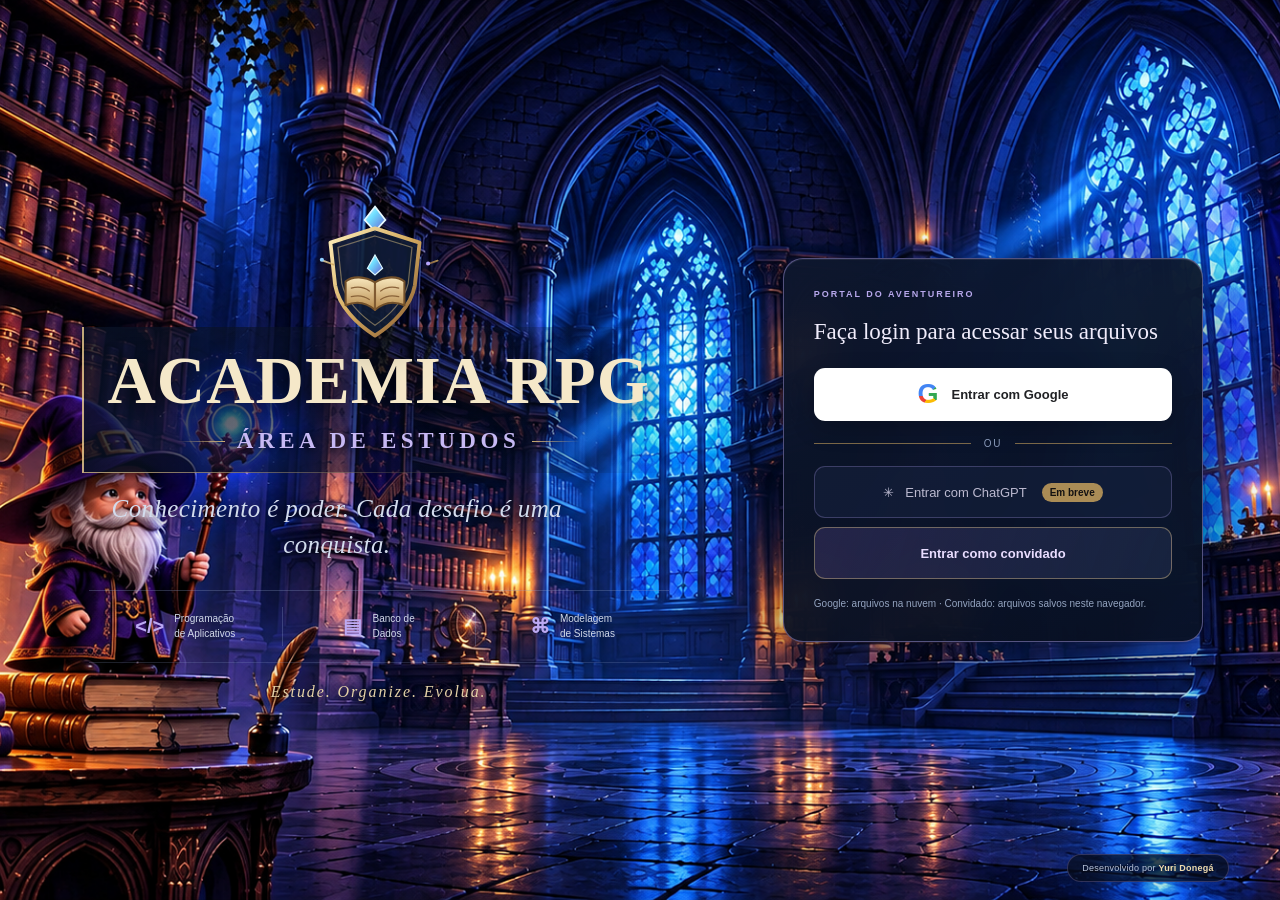
==== commit d3110bc9: "Ativa detecção automática de computadores modestos" ====
--- a/index.html
+++ b/index.html
@@ -453,6 +453,18 @@
 <link rel="stylesheet" href="./assets/css/academia-frosted-wallpaper.css?v=20261111-frosted-wallpaper-v1">
 
 <link rel="stylesheet" href="./assets/css/academia-redesign-2026.css?v=20261112-stage3-v1">
+
+<!-- Perfil leve automático para computadores com hardware mais limitado. -->
+<script>
+(() => {
+  const cores = Number(navigator.hardwareConcurrency || 0);
+  const memory = Number(navigator.deviceMemory || 0);
+  if ((memory > 0 && memory <= 4) || (cores > 0 && cores <= 4)) {
+    document.documentElement.classList.add('academia-low-power');
+  }
+})();
+</script>
+<link rel="stylesheet" href="./assets/css/academia-performance.css?v=20261112-low-power-v1">
 </head>
 <body>
 <section class="login" id="login" aria-label="Tela inicial da Academia RPG">
--- a/assets/css/academia-visual-refresh.css
+++ b/assets/css/academia-visual-refresh.css
@@ -29,7 +29,14 @@
     radial-gradient(2px 2px at 34% 82%,rgba(255,224,166,.72) 50%,transparent 100%),
     radial-gradient(ellipse at 50% 0%,rgba(113,218,190,.12),transparent 65%);
   background-size:320px 280px,410px 360px,370px 310px,460px 390px,100% 100%;
-  animation:realm-fireflies 32s linear infinite;
+  /*
+   * Mantém as partículas visíveis, mas move a camada inteira por transform.
+   * Animar background-position força repinturas contínuas em vez de permitir
+   * que o navegador componha a animação em uma camada.
+   */
+  will-change:transform;
+  transform:translate3d(0,0,0);
+  animation:realm-fireflies 32s ease-in-out infinite alternate;
 }
 .app:after{
   background:
@@ -37,7 +44,8 @@
     linear-gradient(180deg,rgba(175,235,218,.035),transparent 24%,rgba(7,20,34,.10));
 }
 @keyframes realm-fireflies{
-  to{background-position:320px 280px,-410px 360px,370px -310px,-460px 390px,0 0}
+  from{transform:translate3d(-5px,-3px,0)}
+  to{transform:translate3d(5px,3px,0)}
 }
 .app .sidebar{
   background:linear-gradient(180deg,rgba(16,43,55,.98),rgba(13,34,49,.98) 58%,rgba(20,37,56,.98));
@@ -378,6 +386,19 @@
   #rpgView .adv-panel,#rpgView .adv-mission,#rpgView .adv-boss-card{border-radius:13px}
 }
 @media(prefers-reduced-motion:reduce){
-  .app:before{animation:none}
+  .app:before{animation:none;transform:none;will-change:auto}
   .app .realm-hero-rune{animation:none}
 }
+
+/* Suspende animações CSS de todo o aplicativo fora de foco, sem alterar estados ou layout. */
+.app.is-page-hidden *,
+.app.is-page-hidden *:before,
+.app.is-page-hidden *:after{
+  animation-play-state:paused!important;
+}
+
+/* Também evita manter a camada decorativa em composição enquanto a aba está oculta. */
+.app.is-page-hidden:before{
+  animation-play-state:paused;
+  will-change:auto;
+}
--- a/assets/css/academia-tavern.css
+++ b/assets/css/academia-tavern.css
@@ -51,7 +51,8 @@
 @keyframes tvnSpin{to{transform:rotate(360deg)}}
 #rpgView .tvn-load-older{display:block;margin:0 auto 17px;padding:7px 12px;border:1px solid #475a71;border-radius:20px;background:#1a2b40;color:#b8c7d7;font-size:10px}
 #rpgView .tvn-load-older:hover{border-color:#b08e58;color:#f0d9a5}
-#rpgView .tvn-message{display:flex;align-items:flex-start;gap:10px;margin:0 0 14px;animation:tvnMessageIn .18s ease-out both}
+#rpgView .tvn-message{display:flex;align-items:flex-start;gap:10px;margin:0 0 14px}
+#rpgView .tvn-message.is-new{animation:tvnMessageIn .18s ease-out both}
 @keyframes tvnMessageIn{from{opacity:0;transform:translateY(5px)}to{opacity:1;transform:translateY(0)}}
 #rpgView .tvn-message-avatar{flex:none;width:34px;height:34px;display:grid;place-items:center;border:1px solid #41546c;border-radius:10px;background:linear-gradient(145deg,#26384d,#172538);font-size:18px}
 #rpgView .tvn-message-main{flex:1;min-width:0}
@@ -143,22 +144,18 @@
   background:linear-gradient(112deg,#563714 0%,#a97427 24%,#f2d17e 47%,#8d5c1f 70%,#4b3016 100%);
   background-size:220% 100%;box-shadow:0 0 6px rgba(255,194,77,.52),0 0 15px rgba(255,185,62,.24),inset 0 1px rgba(255,248,210,.45);
   text-shadow:0 1px 2px rgba(50,25,4,.95),0 0 7px rgba(255,238,171,.48);
-  animation:tvnOwnerGlow 3.2s ease-in-out infinite
+  /* O acabamento dourado permanece estático para evitar repintura contínua por mensagem. */
 }
 #rpgView .tvn-owner-tag:before{
   content:"";position:absolute;z-index:-1;top:-40%;bottom:-40%;left:-55%;width:34%;
-  transform:skewX(-22deg);background:linear-gradient(90deg,transparent,rgba(255,255,235,.8),transparent);
+  transform:translateX(-160%) skewX(-22deg);background:linear-gradient(90deg,transparent,rgba(255,255,235,.8),transparent);
   animation:tvnOwnerShine 3.8s ease-in-out infinite
 }
 #rpgView .tvn-owner-tag>span{font-size:8px;color:#fff3bb;text-shadow:0 0 7px #fff0a5}
-@keyframes tvnOwnerGlow{
-  0%,100%{background-position:0% 50%;box-shadow:0 0 5px rgba(255,194,77,.42),0 0 12px rgba(255,185,62,.18),inset 0 1px rgba(255,248,210,.4)}
-  50%{background-position:100% 50%;box-shadow:0 0 9px rgba(255,216,116,.76),0 0 20px rgba(255,185,62,.36),inset 0 1px rgba(255,255,225,.7)}
-}
 @keyframes tvnOwnerShine{
-  0%,32%{left:-55%;opacity:0}
+  0%,32%{transform:translateX(-160%) skewX(-22deg);opacity:0}
   46%{opacity:.9}
-  62%,100%{left:130%;opacity:0}
+  62%,100%{transform:translateX(680%) skewX(-22deg);opacity:0}
 }
 @media(prefers-reduced-motion:reduce){
   #rpgView .tvn-owner-tag,#rpgView .tvn-owner-tag:before{animation:none}
--- a/assets/css/academia-performance.css
+++ b/assets/css/academia-performance.css
@@ -0,0 +1,73 @@
+/* Perfil adaptativo para computadores com poucos recursos.
+   Mantém o layout, as cores e as imagens; reduz apenas efeitos caros de renderização. */
+html.academia-low-power .app {
+  background-attachment: scroll !important;
+  background-position: center top !important;
+}
+
+html.academia-low-power .app::before {
+  background: rgba(8, 17, 30, .12) !important;
+  backdrop-filter: none !important;
+  -webkit-backdrop-filter: none !important;
+  filter: none !important;
+  animation: none !important;
+  will-change: auto !important;
+}
+
+html.academia-low-power .app *,
+html.academia-low-power .app *::before,
+html.academia-low-power .app *::after {
+  animation: none !important;
+  transition-duration: .01ms !important;
+  scroll-behavior: auto !important;
+  backdrop-filter: none !important;
+  -webkit-backdrop-filter: none !important;
+}
+
+html.academia-low-power .app .sidebar,
+html.academia-low-power .app .stat,
+html.academia-low-power .app .panel,
+html.academia-low-power .app .subject-card,
+html.academia-low-power .app .hero,
+html.academia-low-power .app .user-pill,
+html.academia-low-power .app .home-player-card-legend {
+  backdrop-filter: none !important;
+  -webkit-backdrop-filter: none !important;
+}
+
+html.academia-low-power .app .sidebar {
+  background: rgba(8, 17, 30, .97) !important;
+}
+
+html.academia-low-power .app .stat,
+html.academia-low-power .app .panel,
+html.academia-low-power .app .subject-card,
+html.academia-low-power .app .home-world-panel {
+  background-color: rgba(14, 27, 43, .96) !important;
+}
+
+html.academia-low-power .app .home-quick-card,
+html.academia-low-power .app .realm-location,
+html.academia-low-power .app .subject-card {
+  transform: none !important;
+}
+
+html.academia-low-power .login-effects {
+  display: none !important;
+}
+
+html.academia-low-power .app .realm-map-path,
+html.academia-low-power .app .home-player-seal,
+html.academia-low-power .app .home-player-card-legend::after {
+  animation: none !important;
+  filter: none !important;
+}
+
+@media (prefers-reduced-motion: reduce) {
+  html.academia-low-power *,
+  html.academia-low-power *::before,
+  html.academia-low-power *::after {
+    animation: none !important;
+    transition: none !important;
+  }
+}
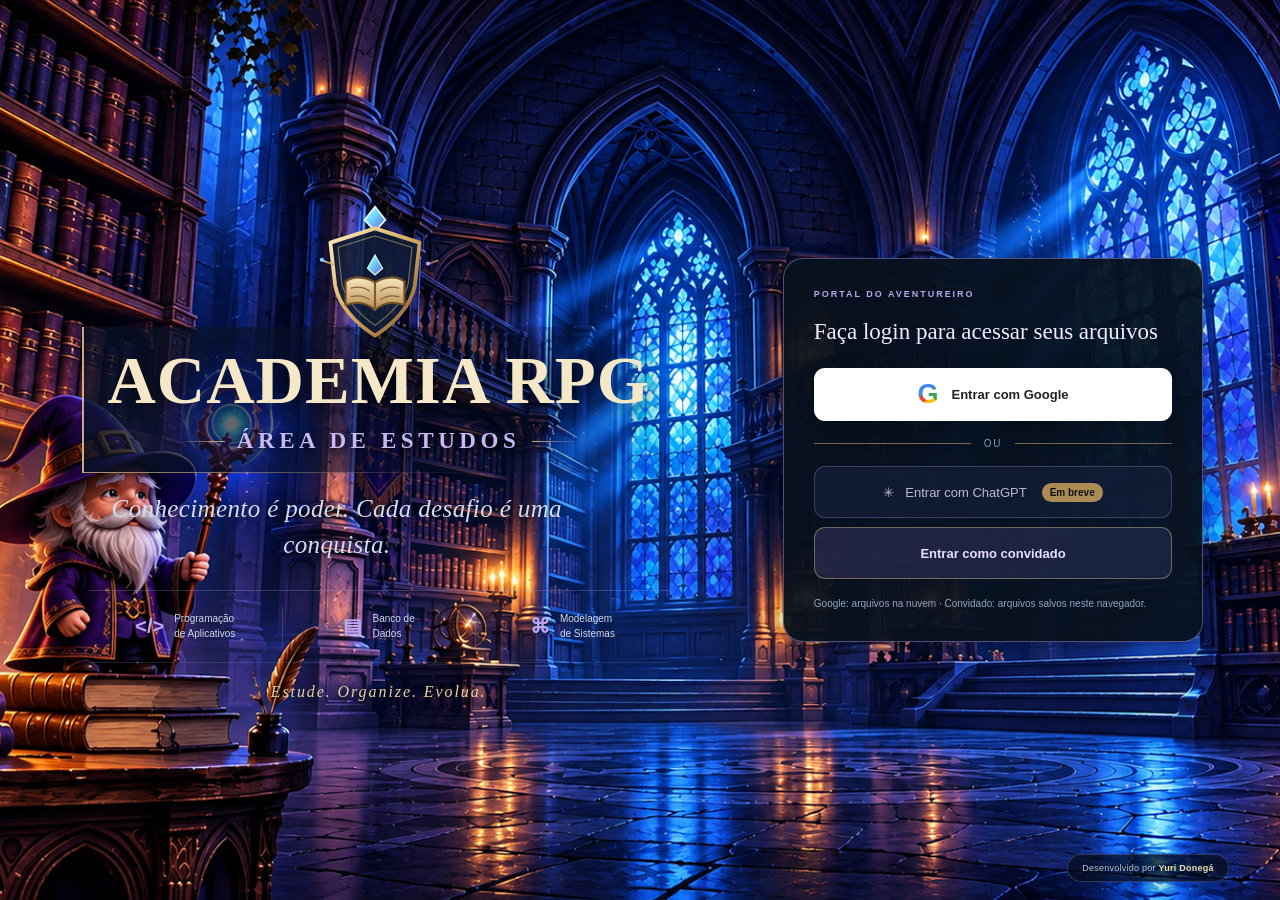
==== commit 1de9edd8: "Refresh performance stylesheet cache version" ====
--- a/index.html
+++ b/index.html
@@ -459,12 +459,21 @@
 (() => {
   const cores = Number(navigator.hardwareConcurrency || 0);
   const memory = Number(navigator.deviceMemory || 0);
-  if ((memory > 0 && memory <= 4) || (cores > 0 && cores <= 4)) {
+  const saveData = Boolean(navigator.connection && navigator.connection.saveData);
+  const reducedMotion = window.matchMedia &&
+    window.matchMedia('(prefers-reduced-motion: reduce)').matches;
+
+  // Muitos computadores escolares têm 4 núcleos / 8 threads e 8 GB.
+  // O navegador também pode limitar ou ocultar esses indicadores.
+  const modestCpu = cores > 0 && cores <= 8;
+  const modestMemory = memory > 0 && memory <= 8;
+
+  if (modestCpu || modestMemory || saveData || reducedMotion) {
     document.documentElement.classList.add('academia-low-power');
   }
 })();
 </script>
-<link rel="stylesheet" href="./assets/css/academia-performance.css?v=20261112-low-power-v1">
+<link rel="stylesheet" href="./assets/css/academia-performance.css?v=20261112-login-render-v2">
 </head>
 <body>
 <section class="login" id="login" aria-label="Tela inicial da Academia RPG">
--- a/assets/css/academia-performance.css
+++ b/assets/css/academia-performance.css
@@ -71,3 +71,72 @@
     transition: none !important;
   }
 }
+
+
+/* Ajustes extras para máquinas escolares e navegadores com recursos limitados. */
+html.academia-low-power .app::before,
+html.academia-low-power .app::after,
+html.academia-low-power .app .realm-hero-rune,
+html.academia-low-power .app .arc-stage-glow,
+html.academia-low-power .app .arc-stage::before,
+html.academia-low-power .app .arc-stage::after,
+html.academia-low-power .app .tvn-hero-art > i,
+html.academia-low-power .app .adv-flag-guild-effect-aurora,
+html.academia-low-power .app .adv-flag-guild-effect-flame {
+  animation: none !important;
+  filter: none !important;
+  will-change: auto !important;
+}
+
+html.academia-low-power .app .home-quick-card:hover,
+html.academia-low-power .app .realm-location:hover,
+html.academia-low-power .app .subject-card:hover {
+  box-shadow: none !important;
+  transform: none !important;
+}
+
+
+/* Reduz o custo dos efeitos de fundo na tela de entrada, sem remover a arte. */
+.login-effects {
+  mix-blend-mode: normal !important;
+}
+
+.login-effects__beams,
+.login-effects__candles {
+  animation: none !important;
+  filter: none !important;
+  transform: none !important;
+}
+
+.login-effects__beams {
+  opacity: .58 !important;
+}
+
+.login-effects__candles {
+  opacity: .62 !important;
+}
+
+/* O pseudo-elemento raiz também precisa perder o filtro de composição. */
+html.academia-low-power .app::after {
+  backdrop-filter: none !important;
+  -webkit-backdrop-filter: none !important;
+  filter: none !important;
+  animation: none !important;
+  will-change: auto !important;
+}
+
+/* O modo econômico deve abranger também a tela de login, que fica fora de .app. */
+html.academia-low-power .login,
+html.academia-low-power .login * {
+  animation: none !important;
+  transition-duration: .01ms !important;
+  backdrop-filter: none !important;
+  -webkit-backdrop-filter: none !important;
+  filter: none !important;
+  scroll-behavior: auto !important;
+}
+
+html.academia-low-power .login-card {
+  background: rgba(8, 17, 29, .94) !important;
+  box-shadow: 0 10px 24px rgba(0, 0, 0, .24) !important;
+}
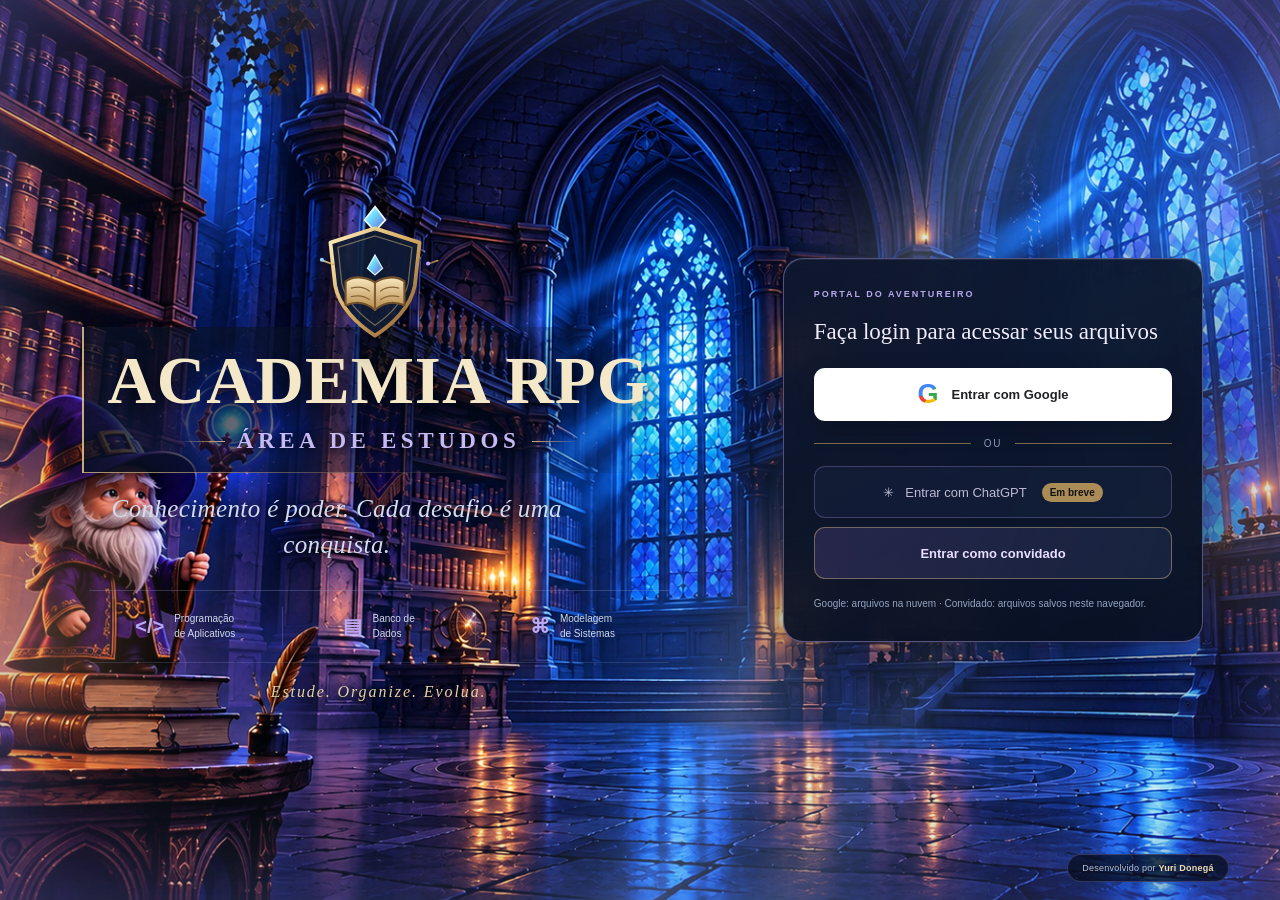
==== commit dee8bea9: "Defer RPG modules until app entry for faster login" ====
--- a/index.html
+++ b/index.html
@@ -453,27 +453,7 @@
 <link rel="stylesheet" href="./assets/css/academia-frosted-wallpaper.css?v=20261111-frosted-wallpaper-v1">
 
 <link rel="stylesheet" href="./assets/css/academia-redesign-2026.css?v=20261112-stage3-v1">
-
-<!-- Perfil leve automático para computadores com hardware mais limitado. -->
-<script>
-(() => {
-  const cores = Number(navigator.hardwareConcurrency || 0);
-  const memory = Number(navigator.deviceMemory || 0);
-  const saveData = Boolean(navigator.connection && navigator.connection.saveData);
-  const reducedMotion = window.matchMedia &&
-    window.matchMedia('(prefers-reduced-motion: reduce)').matches;
-
-  // Muitos computadores escolares têm 4 núcleos / 8 threads e 8 GB.
-  // O navegador também pode limitar ou ocultar esses indicadores.
-  const modestCpu = cores > 0 && cores <= 8;
-  const modestMemory = memory > 0 && memory <= 8;
-
-  if (modestCpu || modestMemory || saveData || reducedMotion) {
-    document.documentElement.classList.add('academia-low-power');
-  }
-})();
-</script>
-<link rel="stylesheet" href="./assets/css/academia-performance.css?v=20261112-login-render-v2">
+<link rel="stylesheet" href="./assets/css/academia-performance.css?v=20261112-performance-v1">
 </head>
 <body>
 <section class="login" id="login" aria-label="Tela inicial da Academia RPG">
@@ -647,6 +627,7 @@
 function showLogin() { $('login').style.display='flex'; $('app').style.display='none'; }
 function enterApp() {
   $('login').style.display='none'; $('app').style.display='block';
+  scheduleAcademiaModules();
   $('userEmail').textContent = guestMode ? 'Convidado · neste navegador' : (authUser?.email || 'Conta Google conectada');
   const notice = guestMode
     ? 'Modo convidado: os arquivos ficam salvos somente neste navegador e neste dispositivo. Para sincronizar entre dispositivos, entre com Google.'
@@ -793,15 +774,43 @@
 window.AcademiaCtx={get supabase(){return supabase},get user(){return authUser},get guest(){return guestMode},toast};
 initialize().catch(error=>{console.error(error);toast('Falha ao iniciar. Confira a configuração do Supabase.');});
 </script>
-<!-- O Ateliê deve ser registrado antes do módulo de XP, que consulta window.AcademiaAvatar. -->
-<script type="module" src="./assets/js/academia-avatar.js?v=20261112-hair-sidefix-v1"></script>
-<script type="module" src="./assets/js/academia-notifications.js?v=20261111-notification-center-v1"></script>
-<script type="module" src="./assets/js/academia-xp.js?v=20261111-hero-creator-v1"></script>
-<script type="module" src="./assets/js/academia-achievements.js?v=20261111-achievement-rewards-v2"></script>
-<script type="module" src="./assets/js/academia-adventure.js?v=20261111-guild-arcane-expansion-v1"></script>
-<script type="module" src="./assets/js/academia-feedback.js?v=20261111-feedback"></script>
-<script type="module" src="./assets/js/academia-home.js?v=20261111-legendary-dashboard"></script>
-<script type="module" src="./assets/js/academia-tavern.js?v=20261111-chat-images-v1"></script>
-<script type="module" src="./assets/js/academia-private-messages.js?v=20261111-chat-images-v1"></script>
-<script type="module" src="./assets/js/academia-visitation.js?v=20261112-player-spaces-v1"></script>
+<script>
+/* Carrega os módulos pesados do RPG somente depois que o usuário entra.
+   O login permanece leve; o Ateliê é carregado antes do módulo de XP. */
+let academiaModulesPromise = null;
+let academiaModulesScheduled = false;
+function loadAcademiaModules() {
+  if (academiaModulesPromise) return academiaModulesPromise;
+  academiaModulesPromise = (async () => {
+    await import('./assets/js/academia-avatar.js?v=20261112-hair-sidefix-v1');
+    await Promise.all([
+      import('./assets/js/academia-notifications.js?v=20261111-notification-center-v1'),
+      import('./assets/js/academia-xp.js?v=20261111-hero-creator-v1'),
+      import('./assets/js/academia-achievements.js?v=20261111-achievement-rewards-v2'),
+      import('./assets/js/academia-adventure.js?v=20261111-guild-arcane-expansion-v1'),
+      import('./assets/js/academia-feedback.js?v=20261111-feedback'),
+      import('./assets/js/academia-home.js?v=20261111-legendary-dashboard'),
+      import('./assets/js/academia-tavern.js?v=20261111-chat-images-v1'),
+      import('./assets/js/academia-private-messages.js?v=20261111-chat-images-v1'),
+      import('./assets/js/academia-visitation.js?v=20261112-player-spaces-v1')
+    ]);
+  })().catch(error => {
+    academiaModulesPromise = null;
+    academiaModulesScheduled = false;
+    console.error('Falha ao carregar os módulos da Academia RPG:', error);
+    toast('Alguns recursos estão demorando para carregar. Atualize a página para tentar novamente.');
+  });
+  return academiaModulesPromise;
+}
+function scheduleAcademiaModules() {
+  if (academiaModulesScheduled || academiaModulesPromise) return;
+  academiaModulesScheduled = true;
+  const start = () => loadAcademiaModules();
+  if ('requestIdleCallback' in window) {
+    window.requestIdleCallback(start, { timeout: 1200 });
+  } else {
+    window.setTimeout(start, 350);
+  }
+}
+</script>
 </body></html>
--- a/assets/css/academia-visual-refresh.css
+++ b/assets/css/academia-visual-refresh.css
@@ -402,3 +402,11 @@
   animation-play-state:paused;
   will-change:auto;
 }
+
+
+/* Papel de parede estático: mantém as partículas visíveis sem movimento contínuo. */
+.app::before {
+  animation: none !important;
+  transform: none !important;
+  will-change: auto !important;
+}
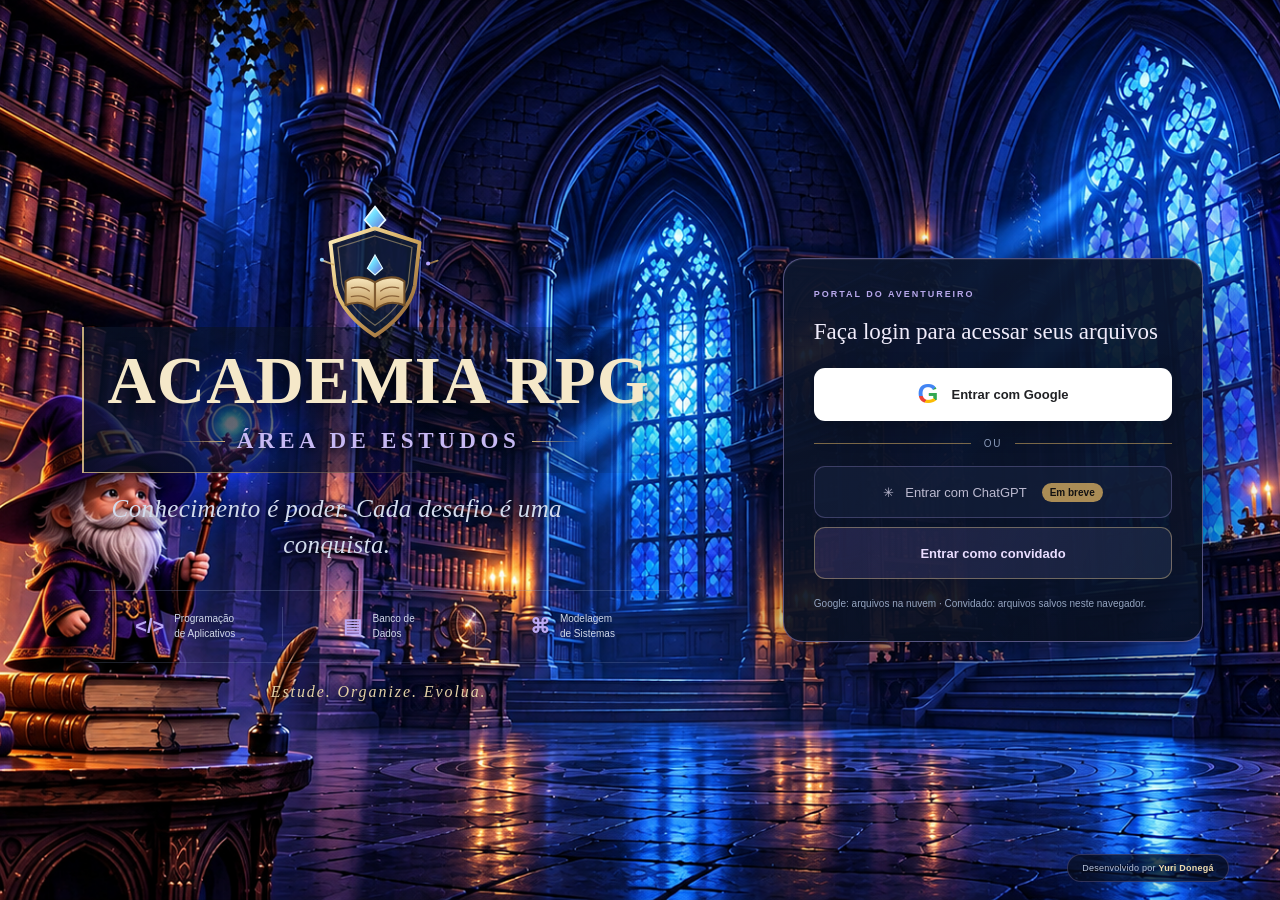
==== commit 06421758: "Divide carregamento dos módulos para reduzir picos de CPU" ====
--- a/index.html
+++ b/index.html
@@ -782,18 +782,29 @@
 function loadAcademiaModules() {
   if (academiaModulesPromise) return academiaModulesPromise;
   academiaModulesPromise = (async () => {
+    // Divide a inicialização em pequenos lotes para evitar um pico único de CPU.
     await import('./assets/js/academia-avatar.js?v=20261112-hair-sidefix-v1');
-    await Promise.all([
-      import('./assets/js/academia-notifications.js?v=20261111-notification-center-v1'),
-      import('./assets/js/academia-xp.js?v=20261111-hero-creator-v1'),
-      import('./assets/js/academia-achievements.js?v=20261111-achievement-rewards-v2'),
-      import('./assets/js/academia-adventure.js?v=20261111-guild-arcane-expansion-v1'),
-      import('./assets/js/academia-feedback.js?v=20261111-feedback'),
-      import('./assets/js/academia-home.js?v=20261111-legendary-dashboard'),
-      import('./assets/js/academia-tavern.js?v=20261111-chat-images-v1'),
-      import('./assets/js/academia-private-messages.js?v=20261111-chat-images-v1'),
-      import('./assets/js/academia-visitation.js?v=20261112-player-spaces-v1')
-    ]);
+    await new Promise(resolve => {
+      const run = () => Promise.all([
+        import('./assets/js/academia-notifications.js?v=20261111-notification-center-v1'),
+        import('./assets/js/academia-xp.js?v=20261111-hero-creator-v1'),
+        import('./assets/js/academia-achievements.js?v=20261111-achievement-rewards-v2'),
+        import('./assets/js/academia-home.js?v=20261111-legendary-dashboard')
+      ]).then(resolve);
+      if ('requestIdleCallback' in window) requestIdleCallback(run, { timeout: 1800 });
+      else setTimeout(run, 500);
+    });
+    await new Promise(resolve => {
+      const run = () => Promise.all([
+        import('./assets/js/academia-adventure.js?v=20261111-guild-arcane-expansion-v1'),
+        import('./assets/js/academia-feedback.js?v=20261111-feedback'),
+        import('./assets/js/academia-tavern.js?v=20261111-chat-images-v1'),
+        import('./assets/js/academia-private-messages.js?v=20261111-chat-images-v1'),
+        import('./assets/js/academia-visitation.js?v=20261112-player-spaces-v1')
+      ]).then(resolve);
+      if ('requestIdleCallback' in window) requestIdleCallback(run, { timeout: 2200 });
+      else setTimeout(run, 700);
+    });
   })().catch(error => {
     academiaModulesPromise = null;
     academiaModulesScheduled = false;
--- a/assets/css/academia-performance.css
+++ b/assets/css/academia-performance.css
@@ -1,142 +1,117 @@
-/* Perfil adaptativo para computadores com poucos recursos.
-   Mantém o layout, as cores e as imagens; reduz apenas efeitos caros de renderização. */
-html.academia-low-power .app {
+/* Academia RPG — otimização de renderização para computadores modestos.
+   Mantém o papel de parede principal e a identidade visual; evita repintar
+   a mesma imagem enorme em vários painéis e desliga efeitos decorativos caros. */
+
+html { scroll-behavior: auto !important; }
+
+/* Uma única camada usa o wallpaper pesado: o fundo geral do aplicativo. */
+.app {
   background-attachment: scroll !important;
   background-position: center top !important;
 }
 
-html.academia-low-power .app::before {
-  background: rgba(8, 17, 30, .12) !important;
+.app .sidebar {
+  background: linear-gradient(180deg, rgba(10, 19, 37, .98), rgba(8, 15, 29, .98)) !important;
+  background-image: linear-gradient(180deg, rgba(10, 19, 37, .98), rgba(8, 15, 29, .98)) !important;
   backdrop-filter: none !important;
   -webkit-backdrop-filter: none !important;
+  box-shadow: 6px 0 18px rgba(0, 0, 0, .18) !important;
+}
+
+/* Evita repetir o wallpaper de 8,8 MB em heróis, mapas e cartões. */
+.app .realm-hero {
+  background-image:
+    linear-gradient(90deg, rgba(5, 12, 27, .94), rgba(8, 17, 36, .83) 55%, rgba(15, 20, 44, .62)),
+    radial-gradient(ellipse at 78% 42%, rgba(148, 121, 232, .18), transparent 38%) !important;
+}
+
+.app .realm-map-panel {
+  background-image: linear-gradient(180deg, rgba(10, 20, 38, .94), rgba(8, 17, 33, .97)) !important;
+}
+
+.app .home-player-card-legend {
+  background-image: linear-gradient(110deg, rgba(16, 28, 54, .98), rgba(19, 31, 57, .96) 65%, rgba(39, 35, 72, .94)) !important;
+}
+
+#rpgView .space-profile-art {
+  background-image:
+    linear-gradient(180deg, rgba(10, 17, 34, .35), rgba(8, 15, 29, .78)),
+    radial-gradient(ellipse at 50% 72%, rgba(139, 182, 232, .12), transparent 54%) !important;
+}
+
+/* Reduz composição de camadas translúcidas e filtros em áreas extensas. */
+.app::before,
+.app::after,
+.app .notifications-panel,
+.app .home-world-panel,
+.app .realm-location,
+.app .home-daily-card,
+.app .home-player-card-legend,
+.app .stat,
+.app .panel,
+.app .subject-card,
+.app .hero,
+.app .user-pill,
+.login-card,
+.login .brand-emblem {
+  -webkit-backdrop-filter: none !important;
+  backdrop-filter: none !important;
+}
+
+.app::before {
+  display: none !important;
+  content: none !important;
+  animation: none !important;
+}
+
+.app::after {
   filter: none !important;
   animation: none !important;
-  will-change: auto !important;
 }
 
-html.academia-low-power .app *,
-html.academia-low-power .app *::before,
-html.academia-low-power .app *::after {
+/* Desliga animações contínuas e partículas; mantém hover e feedback instantâneo. */
+.app *,
+.app *::before,
+.app *::after,
+.login-effects,
+.login-effects *,
+.login-effects *::before,
+.login-effects *::after {
   animation: none !important;
-  transition-duration: .01ms !important;
   scroll-behavior: auto !important;
-  backdrop-filter: none !important;
-  -webkit-backdrop-filter: none !important;
 }
 
-html.academia-low-power .app .sidebar,
-html.academia-low-power .app .stat,
-html.academia-low-power .app .panel,
-html.academia-low-power .app .subject-card,
-html.academia-low-power .app .hero,
-html.academia-low-power .app .user-pill,
-html.academia-low-power .app .home-player-card-legend {
-  backdrop-filter: none !important;
-  -webkit-backdrop-filter: none !important;
+.app img,
+.app svg,
+.login img,
+.login svg,
+.login .brand-emblem {
+  filter: none !important;
 }
 
-html.academia-low-power .app .sidebar {
-  background: rgba(8, 17, 30, .97) !important;
+.app .home-quick-card:hover,
+.app .realm-location:hover,
+.app .subject-card:hover,
+.app button:hover {
+  transform: none !important;
+  filter: none !important;
 }
 
-html.academia-low-power .app .stat,
-html.academia-low-power .app .panel,
-html.academia-low-power .app .subject-card,
-html.academia-low-power .app .home-world-panel {
-  background-color: rgba(14, 27, 43, .96) !important;
-}
-
-html.academia-low-power .app .home-quick-card,
-html.academia-low-power .app .realm-location,
-html.academia-low-power .app .subject-card {
-  transform: none !important;
-}
-
-html.academia-low-power .login-effects {
+.login-effects,
+.login-effects__beams,
+.login-effects__candles,
+.login-effects__aura {
   display: none !important;
-}
-
-html.academia-low-power .app .realm-map-path,
-html.academia-low-power .app .home-player-seal,
-html.academia-low-power .app .home-player-card-legend::after {
-  animation: none !important;
+  mix-blend-mode: normal !important;
   filter: none !important;
 }
 
 @media (prefers-reduced-motion: reduce) {
-  html.academia-low-power *,
-  html.academia-low-power *::before,
-  html.academia-low-power *::after {
+  *,
+  *::before,
+  *::after {
     animation: none !important;
     transition: none !important;
+    scroll-behavior: auto !important;
   }
 }
-
-
-/* Ajustes extras para máquinas escolares e navegadores com recursos limitados. */
-html.academia-low-power .app::before,
-html.academia-low-power .app::after,
-html.academia-low-power .app .realm-hero-rune,
-html.academia-low-power .app .arc-stage-glow,
-html.academia-low-power .app .arc-stage::before,
-html.academia-low-power .app .arc-stage::after,
-html.academia-low-power .app .tvn-hero-art > i,
-html.academia-low-power .app .adv-flag-guild-effect-aurora,
-html.academia-low-power .app .adv-flag-guild-effect-flame {
-  animation: none !important;
-  filter: none !important;
-  will-change: auto !important;
-}
-
-html.academia-low-power .app .home-quick-card:hover,
-html.academia-low-power .app .realm-location:hover,
-html.academia-low-power .app .subject-card:hover {
-  box-shadow: none !important;
-  transform: none !important;
-}
-
-
-/* Reduz o custo dos efeitos de fundo na tela de entrada, sem remover a arte. */
-.login-effects {
-  mix-blend-mode: normal !important;
-}
-
-.login-effects__beams,
-.login-effects__candles {
-  animation: none !important;
-  filter: none !important;
-  transform: none !important;
-}
-
-.login-effects__beams {
-  opacity: .58 !important;
-}
-
-.login-effects__candles {
-  opacity: .62 !important;
-}
-
-/* O pseudo-elemento raiz também precisa perder o filtro de composição. */
-html.academia-low-power .app::after {
-  backdrop-filter: none !important;
-  -webkit-backdrop-filter: none !important;
-  filter: none !important;
-  animation: none !important;
-  will-change: auto !important;
-}
-
-/* O modo econômico deve abranger também a tela de login, que fica fora de .app. */
-html.academia-low-power .login,
-html.academia-low-power .login * {
-  animation: none !important;
-  transition-duration: .01ms !important;
-  backdrop-filter: none !important;
-  -webkit-backdrop-filter: none !important;
-  filter: none !important;
-  scroll-behavior: auto !important;
-}
-
-html.academia-low-power .login-card {
-  background: rgba(8, 17, 29, .94) !important;
-  box-shadow: 0 10px 24px rgba(0, 0, 0, .24) !important;
-}
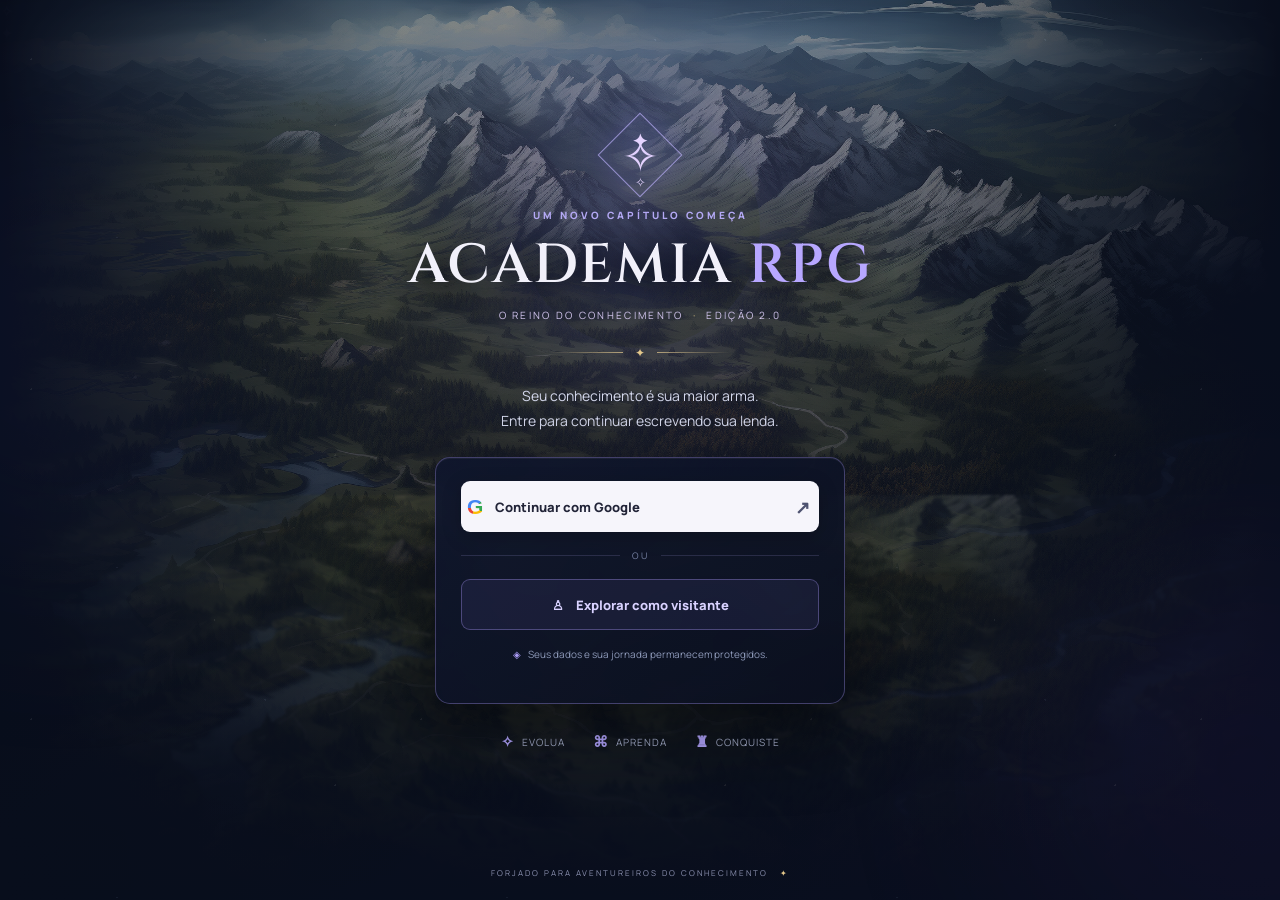
==== commit e02c735e: "Route preview root to Academia RPG 2.0" ====
--- a/index.html
+++ b/index.html
@@ -1,827 +1,14 @@
-<!DOCTYPE html>
+<!doctype html>
 <html lang="pt-BR">
 <head>
-<meta charset="UTF-8">
-<meta name="viewport" content="width=device-width, initial-scale=1.0">
-<link rel="icon" type="image/svg+xml" href="./favicon.svg?v=20261111-academy-crest-v1">
-<link rel="shortcut icon" href="./favicon.svg?v=20261111-academy-crest-v1">
-<meta name="theme-color" content="#0b1423">
-<title>Academia RPG — Área de Estudos</title>
-<meta name="author" content="Yuri Donegá">
-<style>
-:root{--bg:#0b1018;--panel:#121b29;--panel2:#182538;--gold:#d8ae62;--gold2:#f1d69a;--text:#edf1f7;--muted:#9ba9bb;--line:#2a3a50;--blue:#6e9bc9}
-*{box-sizing:border-box}body{margin:0;background:var(--bg);color:var(--text);font-family:Inter,Segoe UI,Arial,sans-serif}
-button,input{font:inherit}button{cursor:pointer}
- .login{display:flex;align-items:center;justify-content:center;min-height:100vh;min-height:100svh;width:100%;position:relative;overflow:hidden;padding:26px 20px 62px;background:#14253a url('./biblioteca.jpg') center center / cover no-repeat}
-.login:before{content:"";position:absolute;inset:0;background:radial-gradient(ellipse at 50% 48%,rgba(5,12,22,.48) 0%,rgba(5,12,22,.24) 42%,rgba(5,12,22,.08) 76%),linear-gradient(0deg,rgba(3,9,17,.30),transparent 45%);pointer-events:none;z-index:0}
-.login-layout{position:relative;z-index:1;width:min(100%,1040px);display:flex;flex-direction:column;align-items:center;gap:12px;margin:auto}
-.login-brand{width:min(590px,100%);text-align:center;position:relative;margin:0 auto -2px}
-.brand-emblem{width:210px;height:132px;margin:0 auto -48px;position:relative;z-index:2;filter:drop-shadow(0 8px 10px rgba(0,0,0,.55))}
-.brand-emblem svg{width:100%;height:100%;overflow:visible}
-.brand-plaque{position:relative;padding:43px 28px 19px;border:2px solid rgba(216,174,98,.88);border-radius:17px;background:linear-gradient(180deg,rgba(19,35,53,.96),rgba(8,17,29,.96));box-shadow:0 14px 38px rgba(0,0,0,.42),inset 0 0 24px rgba(216,174,98,.08);clip-path:polygon(4% 0,96% 0,100% 15%,100% 84%,95% 100%,5% 100%,0 84%,0 15%)}
-.brand-plaque:before{content:"";position:absolute;inset:7px;border:1px solid rgba(216,174,98,.24);pointer-events:none;clip-path:inherit}
-.brand-plaque h1{font-family:Georgia,serif;font-size:clamp(37px,5vw,58px);line-height:1;margin:0;color:#f5d99e;letter-spacing:1px;text-shadow:0 3px 12px #000,0 0 22px rgba(216,174,98,.22)}
-.brand-plaque p{margin:8px 0 0;color:#e8ca89;font:600 clamp(13px,2vw,19px) Georgia,serif;letter-spacing:1.3px;text-transform:uppercase}
-.login-card{position:relative;width:min(510px,100%);margin:0 auto;padding:16px 34px 18px;border:1px solid rgba(226,184,105,.48);border-radius:12px;background:rgba(8,17,29,.76);box-shadow:0 18px 48px rgba(0,0,0,.38),inset 0 0 28px rgba(196,151,76,.055);backdrop-filter:blur(8px);text-align:center}
-.login-card .login-lead{color:#f2e4c5;line-height:1.5;font-size:15px;margin:0 0 18px}
-.google-login{width:100%;min-height:58px;border:0;border-radius:11px;padding:13px 18px;background:#fff;color:#202124;font-weight:750;font-size:16px;display:flex;align-items:center;justify-content:center;gap:13px;box-shadow:0 4px 16px rgba(0,0,0,.25);transition:transform .16s,box-shadow .16s}
-.google-login:hover{transform:translateY(-2px);box-shadow:0 8px 22px rgba(0,0,0,.32)}
-.google-login:focus-visible,.chatgpt-login:focus-visible{outline:3px solid #f5d99e;outline-offset:3px}
-.google-mark{font-size:27px;font-weight:900;line-height:1;background:conic-gradient(from -45deg,#4285f4 0 25%,#34a853 25% 47%,#fbbc05 47% 68%,#ea4335 68% 84%,#4285f4 84%);color:transparent;background-clip:text;-webkit-background-clip:text}
-.login-divider{display:flex;align-items:center;gap:13px;color:#e2e7ef;font-size:13px;margin:13px 0}
-.login-divider:before,.login-divider:after{content:"";height:1px;flex:1;background:rgba(216,174,98,.55)}
-.chatgpt-login{width:100%;min-height:54px;border:1px solid rgba(216,174,98,.68);border-radius:11px;padding:12px 16px;background:rgba(18,29,44,.92);color:#f0e6d3;display:flex;align-items:center;justify-content:center;gap:11px;font-size:15px}
-.chatgpt-login:disabled{opacity:.78;cursor:not-allowed}
-.guest-login{width:100%;min-height:48px;margin-top:10px;border:1px solid rgba(216,174,98,.72);border-radius:11px;padding:11px 16px;background:linear-gradient(135deg,rgba(216,174,98,.18),rgba(18,29,44,.94));color:#f5d99e;font-weight:750;font-size:14px;transition:background .16s,transform .16s}
-.guest-login:hover{background:rgba(216,174,98,.25);transform:translateY(-1px)}
-.guest-login:focus-visible{outline:3px solid #f5d99e;outline-offset:3px}
-.coming-soon{font-size:10px;color:#17120b;background:#d8ae62;border-radius:20px;padding:4px 8px;font-weight:800;margin-left:4px;white-space:nowrap}
-.login-note{font-size:11px!important;color:#d0d8e3!important;margin:13px 0 0!important;line-height:1.5!important}
-.login-categories{width:min(620px,100%);display:grid;grid-template-columns:repeat(3,1fr);align-items:stretch;margin-top:0;padding:13px 10px;border:1px solid rgba(216,174,98,.82);border-radius:9px;background:rgba(8,17,29,.83);box-shadow:0 12px 30px rgba(0,0,0,.3);color:#f0d18d}
-.login-categories span{display:flex;align-items:center;justify-content:center;gap:10px;padding:4px 10px;font-size:13px;line-height:1.25;text-align:left}
-.login-categories span+span{border-left:1px solid rgba(216,174,98,.5)}
-.category-icon{font-size:27px;color:#74b8e8;line-height:1}
-.login-footer{margin-top:1px;color:#f5d99e;font:italic 17px Georgia,serif;text-shadow:0 2px 9px #000}
-.author-credit{position:absolute;left:20px;bottom:15px;z-index:2;padding:8px 12px;border:1px solid rgba(216,174,98,.36);border-radius:8px;background:rgba(8,15,25,.72);color:#ead3a4;font-size:11px;letter-spacing:.25px;box-shadow:0 4px 18px rgba(0,0,0,.18);pointer-events:none}
-.author-credit strong{font-weight:750;color:#f5d99e}
-@media(max-width:760px){.login{padding:24px 15px 65px;background-position:58% center}.login:before{background:radial-gradient(ellipse at 50% 48%,rgba(5,12,22,.60) 0%,rgba(5,12,22,.40) 58%,rgba(5,12,22,.22) 100%)}.login-layout{gap:10px}.login-brand{width:min(520px,100%)}.brand-emblem{width:165px;height:108px;margin-bottom:-40px}.brand-plaque{padding:36px 16px 15px}.brand-plaque h1{font-size:clamp(32px,8vw,46px)}.login-card{padding:15px 20px 16px;width:min(480px,100%)}.google-login{min-height:54px}.login-categories{padding:10px 5px}.login-categories span{gap:6px;padding:4px 5px;font-size:11px}.category-icon{font-size:22px}.login-footer{font-size:15px}}
-@media(max-width:430px){.brand-emblem{width:138px;height:92px;margin-bottom:-34px}.brand-plaque{padding:31px 12px 13px}.brand-plaque h1{font-size:31px}.brand-plaque p{font-size:11px;letter-spacing:1px}.login-card{padding:14px 15px}.login-card .login-lead{font-size:13px}.google-login{font-size:14px;min-height:50px}.chatgpt-login{font-size:13px;min-height:48px}.guest-login{font-size:13px;min-height:45px}.login-categories span{flex-direction:column;gap:4px;text-align:center;font-size:10px}.category-icon{font-size:20px}.login-footer{font-size:14px}.author-credit{left:10px;bottom:8px;font-size:9px;padding:6px 8px}}
-@media(max-height:760px) and (min-width:761px){.login{padding-top:12px;padding-bottom:48px}.login-layout{gap:8px}.brand-emblem{width:170px;height:105px;margin-bottom:-38px}.brand-plaque{padding:35px 25px 14px}.brand-plaque h1{font-size:44px}.login-card{padding:12px 28px 13px}.google-login{min-height:49px}.chatgpt-login{min-height:46px}.guest-login{min-height:42px;padding:8px 14px}.login-categories{padding:9px}.login-footer{font-size:14px}}
-h1{font-family:Georgia,serif;font-size:32px;margin:12px 0 8px;letter-spacing:.5px}
-.login-card p{color:var(--muted);line-height:1.55;font-size:14px}
-.primary{width:100%;border:0;border-radius:9px;padding:14px 16px;background:linear-gradient(135deg,#e4c17e,#b9843f);color:#17120b;font-weight:800;margin-top:18px}
-.secondary{width:100%;border:1px solid var(--line);border-radius:9px;padding:12px;background:#172438;color:var(--text);margin-top:10px}
-.note{font-size:11px!important;color:#8291a4!important;margin-top:18px}
-.app{display:none;min-height:100vh}
-.sidebar{position:fixed;inset:0 auto 0 0;width:260px;background:#0d1521;border-right:1px solid var(--line);padding:26px 18px;display:flex;flex-direction:column;z-index:5}
-.brand{display:flex;align-items:center;gap:12px;padding:0 8px 28px;border-bottom:1px solid var(--line)}
-.brand-mark{width:38px;height:38px;border:1px solid var(--gold);display:grid;place-items:center;color:var(--gold);font-size:20px;transform:rotate(45deg)}
-.brand-mark span{transform:rotate(-45deg)}
-.brand strong{font-family:Georgia,serif;font-size:17px}.brand small{display:block;color:var(--muted);font-size:10px;letter-spacing:1.5px;margin-top:4px}
-.nav-label{font-size:10px;color:#74859b;letter-spacing:2px;margin:26px 10px 12px}
-.nav button{width:100%;text-align:left;color:#bac6d5;background:transparent;border:1px solid transparent;border-radius:9px;padding:13px 12px;margin:3px 0;display:flex;gap:12px;align-items:center}
-.nav button:hover,.nav button.active{background:#1b2a3d;border-color:#35475e;color:var(--gold2)}
-.nav .ico{width:22px;text-align:center;font-size:17px}
-.side-bottom{margin-top:auto;border-top:1px solid var(--line);padding:18px 8px 0;color:var(--muted);font-size:12px}
-.main{margin-left:260px;padding:34px clamp(20px,4vw,58px);max-width:1500px}
-.topbar{display:flex;align-items:center;justify-content:space-between;gap:15px;margin-bottom:34px}
-.kicker{color:var(--gold);font-size:11px;letter-spacing:2px;text-transform:uppercase}
-h2{font-family:Georgia,serif;font-size:30px;margin:7px 0}
-.sub{color:var(--muted);font-size:14px}
-.user-pill{border:1px solid var(--line);background:var(--panel);border-radius:30px;padding:8px 12px;color:#cbd6e4;font-size:12px;display:flex;align-items:center}.secondary:disabled{opacity:.62;cursor:not-allowed}
-.hero{border:1px solid #725b3c;background:linear-gradient(110deg,#1b2a3d,#172235 60%,#342b20);border-radius:16px;padding:27px 30px;position:relative;overflow:hidden;margin-bottom:24px}
-.hero:after{content:"✦";position:absolute;right:40px;top:-26px;font-size:150px;color:#d8ae621b}
-.hero h3{font-family:Georgia,serif;font-size:23px;margin:0 0 8px}.hero p{color:#bac6d5;margin:0;max-width:620px;line-height:1.5;font-size:14px}
-.stats{display:grid;grid-template-columns:repeat(3,1fr);gap:14px;margin:20px 0 30px}
-.stat,.panel,.subject-card{background:var(--panel);border:1px solid var(--line);border-radius:13px}
-.stat{padding:17px 19px}.stat small{color:var(--muted)}.stat strong{display:block;font-size:25px;margin-top:6px;color:var(--gold2)}
-.section-head{display:flex;align-items:center;justify-content:space-between;gap:12px;margin:28px 0 14px}
-.section-head h3{font-family:Georgia,serif;font-size:21px;margin:0}
-.cards{display:grid;grid-template-columns:repeat(3,minmax(0,1fr));gap:15px}
-.subject-card{padding:20px;transition:.2s;cursor:pointer}.subject-card:hover{transform:translateY(-3px);border-color:#947343}
-.subject-icon{font-size:25px;margin-bottom:14px}.subject-card h4{margin:0 0 8px;font-size:16px}.subject-card p{margin:0;color:var(--muted);font-size:12px;line-height:1.5;min-height:38px}
-.subject-card button{margin-top:17px;background:transparent;border:0;color:var(--gold2);padding:0;font-size:12px;font-weight:700}
-.panel{padding:20px}
-.toolbar{display:flex;justify-content:space-between;align-items:center;gap:12px;flex-wrap:wrap;margin-bottom:16px}
-.search{background:#0d1623;border:1px solid var(--line);border-radius:8px;color:var(--text);padding:11px 13px;min-width:220px;outline:none}
-.upload-label{display:inline-flex;align-items:center;gap:8px;background:#d8ae62;color:#17120b;border-radius:8px;padding:11px 15px;font-weight:800;font-size:12px;cursor:pointer}
-.upload-label input{display:none}
-.file-list{display:grid;gap:9px}
-.file-row{display:flex;align-items:center;gap:13px;padding:13px;background:#0e1826;border:1px solid #26364a;border-radius:9px}
-.file-icon{width:38px;height:38px;border-radius:8px;background:#1d2c40;display:grid;place-items:center;font-size:18px}
-.file-info{flex:1;min-width:0}.file-info strong{display:block;white-space:nowrap;overflow:hidden;text-overflow:ellipsis;font-size:13px}.file-info small{color:var(--muted);font-size:11px}
-.file-actions{display:flex;gap:7px}.file-actions button{border:1px solid var(--line);background:#172438;color:#cbd6e4;border-radius:7px;padding:8px 10px;font-size:11px}
-.file-actions button.delete{color:#e5a2a2}
-.empty{text-align:center;padding:35px 15px;color:var(--muted);font-size:13px}
-.empty b{display:block;color:#dce5ef;margin-bottom:6px}
-.toast{position:fixed;bottom:86px;right:22px;max-width:min(460px,calc(100vw - 44px));max-height:min(38vh,220px);overflow:auto;overflow-wrap:anywhere;background:#21344a;border:1px solid #8aa3c2;padding:13px 16px;border-radius:10px;display:none;z-index:10010;font-size:13px;line-height:1.5;box-shadow:0 10px 30px #000b}
-@media(max-width:650px){.toast{bottom:76px;right:12px;max-width:calc(100vw - 24px);max-height:34vh;padding:12px 14px;font-size:12px}}
-@media(max-width:900px){.sidebar{width:220px}.main{margin-left:220px}.cards{grid-template-columns:1fr 1fr}}
-@media(max-width:650px){.sidebar{position:relative;width:100%;height:auto;padding:15px}.brand{padding-bottom:14px}.nav-label,.side-bottom{display:none}.nav{display:flex;overflow:auto;gap:5px;padding-top:12px}.nav button{white-space:nowrap;width:auto;padding:10px}.main{margin:0;padding:22px 16px}.cards{grid-template-columns:1fr}.stats{grid-template-columns:1fr 1fr}.topbar{align-items:flex-start}.user-pill{display:none}}
-</style>
-<link rel="stylesheet" href="./assets/css/academia-xp.css?v=20261111-background-scenes-v1">
-<link rel="stylesheet" href="./assets/css/academia-avatar.css?v=20261112-armor-preview-v1">
-<link rel="stylesheet" href="./assets/css/academia-adventure.css?v=20261111-guild-arcane-expansion-v1">
-<link rel="stylesheet" href="./assets/css/academia-home-redesign.css?v=20261111-home-redesign">
-<link rel="stylesheet" href="./assets/css/academia-home-stage2.css?v=20261111-stage2">
-<link rel="stylesheet" href="./assets/css/academia-visual-refresh.css?v=20261111-vibrant-realm">
-<link rel="stylesheet" href="./assets/css/academia-achievements.css?v=20261111-achievement-rewards-v2">
-<link rel="stylesheet" href="./assets/css/academia-home-world.css?v=20261111-legendary-dashboard">
-<link rel="stylesheet" href="./assets/css/academia-epic-ui.css?v=20261111-background-scenes-v1">
-<link rel="stylesheet" href="./assets/css/academia-tavern.css?v=20261111-chat-images-v1">
-<link rel="stylesheet" href="./assets/css/academia-private-messages.css?v=20261111-chat-images-v1">
-<link rel="stylesheet" href="./assets/css/academia-visitation.css?v=20261112-player-spaces-v1">
-
-<style id="login-layout-fix">
-/* Ajuste definitivo do alinhamento da tela inicial */
-.login {
-  display: flex;
-  flex-direction: column;
-  align-items: center;
-  justify-content: center;
-  width: 100%;
-  min-height: 100vh;
-  min-height: 100svh;
-  padding: 34px 20px 76px;
-}
-.login-layout {
-  width: min(100%, 640px);
-  margin: auto;
-  display: flex;
-  flex-direction: column;
-  align-items: center;
-  justify-content: center;
-  gap: 14px;
-}
-.login-brand,
-.login-card,
-.login-categories {
-  flex: 0 0 auto;
-  margin-left: auto;
-  margin-right: auto;
-}
-.login-brand { width: min(590px, 100%); }
-.brand-emblem { margin-left: auto; margin-right: auto; }
-.brand-plaque { width: 100%; text-align: center; }
-.brand-plaque h1 {
-  display: block;
-  width: 100%;
-  text-align: center;
-  color: #f5d99e;
-  font-family: Georgia, serif;
-  font-size: clamp(36px, 6vw, 58px);
-  line-height: 1.05;
-  letter-spacing: 1.5px;
-}
-.brand-plaque p {
-  display: block;
-  width: 100%;
-  text-align: center;
-  color: #e8ca89;
-}
-.login-card { width: min(510px, 100%); text-align: center; }
-.login-card > * { margin-left: auto; margin-right: auto; }
-.login-card .google-login,
-.login-card .chatgpt-login,
-.login-card .guest-login { width: 100%; }
-.login-categories {
-  width: min(620px, 100%);
-  justify-self: center;
-  margin-top: 0;
-}
-.login-footer {
-  width: 100%;
-  text-align: center;
-  margin-top: 0;
-}
-.author-credit { left: 20px; right: auto; }
-@media (max-width: 760px) {
-  .login { padding: 24px 15px 72px; }
-  .login-layout { width: min(100%, 540px); gap: 12px; }
-  .login-brand, .login-card, .login-categories { width: 100%; }
-  .brand-plaque h1 { font-size: clamp(31px, 8vw, 46px); }
-}
-@media (max-width: 430px) {
-  .login { padding: 20px 12px 68px; }
-  .login-layout { gap: 10px; }
-  .brand-plaque h1 { font-size: clamp(28px, 8vw, 34px); }
-  .author-credit { left: 10px; right: auto; }
-}
-@media (max-height: 760px) and (min-width: 761px) {
-  .login { padding-top: 16px; padding-bottom: 58px; }
-  .login-layout { gap: 9px; }
-}
-</style>
-
-<style id="login-brand-redesign">
-/* Identidade visual centralizada: brasão, nome e subtítulo sem placa retangular */
-.login {
-  overflow-x: hidden;
-  overflow-y: auto;
-}
-.login-layout {
-  width: min(100%, 570px);
-  margin: auto;
-  display: flex;
-  flex-direction: column;
-  align-items: center;
-  justify-content: center;
-  gap: 11px;
-}
-.login-brand {
-  width: 100%;
-  display: flex;
-  flex-direction: column;
-  align-items: center;
-  justify-content: center;
-  gap: 0;
-  margin: 0 auto;
-  text-align: center;
-}
-.brand-emblem {
-  width: 104px;
-  height: 91px;
-  margin: 0 auto 1px;
-  position: relative;
-  z-index: 1;
-  filter: drop-shadow(0 0 12px rgba(93, 157, 235, .34)) drop-shadow(0 6px 12px rgba(0, 0, 0, .5));
-}
-.brand-emblem svg {
-  display: block;
-  width: 100%;
-  height: 100%;
-  overflow: visible;
-}
-.brand-title-wrap {
-  width: 100%;
-  margin: 0 auto;
-  padding: 0;
-  border: 0;
-  border-radius: 0;
-  background: transparent;
-  box-shadow: none;
-  clip-path: none;
-  text-align: center;
-}
-.brand-title-wrap h1 {
-  display: block;
-  width: 100%;
-  margin: 0;
-  color: #f5dfb2;
-  font-family: Georgia, "Times New Roman", serif;
-  font-size: clamp(37px, 5.8vw, 54px);
-  font-weight: 700;
-  line-height: 1.02;
-  letter-spacing: .075em;
-  text-align: center;
-  text-shadow: 0 3px 4px rgba(0,0,0,.95), 0 0 18px rgba(114,153,226,.28);
-}
-.brand-title-wrap p {
-  display: flex;
-  align-items: center;
-  justify-content: center;
-  gap: 12px;
-  width: 100%;
-  margin: 9px auto 0;
-  color: #dfd1ad;
-  font-family: Inter, "Segoe UI", Arial, sans-serif;
-  font-size: 10px;
-  font-weight: 700;
-  line-height: 1.3;
-  letter-spacing: .34em;
-  text-align: center;
-  text-transform: uppercase;
-  text-shadow: 0 2px 8px rgba(0,0,0,.9);
-}
-.brand-title-wrap p:before,
-.brand-title-wrap p:after {
-  content: "";
-  display: block;
-  width: clamp(22px, 7vw, 48px);
-  height: 1px;
-  flex: 0 0 auto;
-  background: linear-gradient(90deg, transparent, rgba(222,188,121,.9));
-}
-.brand-title-wrap p:after {
-  transform: scaleX(-1);
-}
-.brand-motto {
-  max-width: 94%;
-  margin: 0 auto 3px;
-  color: #dce3f5;
-  font-family: Georgia, "Times New Roman", serif;
-  font-size: 13px;
-  font-style: italic;
-  line-height: 1.4;
-  letter-spacing: .015em;
-  text-align: center;
-  text-shadow: 0 2px 9px rgba(0,0,0,.95), 0 0 16px rgba(104,131,207,.4);
-}
-.login-card {
-  width: min(100%, 480px);
-  margin: 0 auto;
-}
-.login-categories {
-  width: min(100%, 570px);
-  margin: 0 auto;
-}
-.login-footer {
-  width: 100%;
-  margin: 0 auto;
-  text-align: center;
-}
-.author-credit {
-  left: 20px;
-  right: auto;
-}
-@media (max-width: 760px) {
-  .login { padding: 22px 15px 68px; }
-  .login-layout { width: min(100%, 540px); gap: 10px; }
-  .brand-emblem { width: 91px; height: 80px; }
-  .brand-title-wrap h1 { font-size: clamp(32px, 8vw, 45px); }
-  .brand-title-wrap p { margin-top: 7px; font-size: 9px; letter-spacing: .29em; }
-  .brand-motto { font-size: 12px; margin-bottom: 2px; }
-  .login-card, .login-categories { width: 100%; }
-}
-@media (max-width: 430px) {
-  .login { padding: 18px 12px 66px; }
-  .login-layout { gap: 9px; }
-  .brand-emblem { width: 79px; height: 70px; }
-  .brand-title-wrap h1 { font-size: clamp(28px, 8.7vw, 35px); letter-spacing: .055em; }
-  .brand-title-wrap p { gap: 8px; font-size: 8px; letter-spacing: .24em; }
-  .brand-title-wrap p:before, .brand-title-wrap p:after { width: 19px; }
-  .brand-motto { max-width: 100%; font-size: 11px; }
-  .author-credit { left: 10px; right: auto; }
-}
-@media (max-height: 760px) and (min-width: 761px) {
-  .login { padding-top: 12px; padding-bottom: 52px; }
-  .login-layout { gap: 8px; }
-  .brand-emblem { width: 82px; height: 72px; }
-  .brand-title-wrap h1 { font-size: 41px; }
-  .brand-title-wrap p { margin-top: 5px; }
-  .brand-motto { font-size: 12px; margin-bottom: 1px; }
-  .login-card { padding-top: 12px; padding-bottom: 13px; }
-  .login-categories { padding-top: 9px; padding-bottom: 9px; }
-}
-@media (max-height: 650px) and (min-width: 761px) {
-  .login { padding-top: 8px; padding-bottom: 42px; }
-  .login-layout { gap: 6px; }
-  .brand-emblem { width: 66px; height: 58px; }
-  .brand-title-wrap h1 { font-size: 35px; }
-  .brand-title-wrap p { margin-top: 3px; font-size: 9px; }
-  .brand-motto { font-size: 11px; }
-}
-</style>
-
-
-
-
-
-
-
-<style id="login-visible-effects">
-/* Iluminação em uma camada independente, acima do papel de parede e atrás do conteúdo. */
-.login {
-  position: relative;
-  isolation: isolate;
-  background-color: #081322 !important;
-  background-image: url('./biblioteca.jpg') !important;
-  background-size: cover !important;
-  background-position: center center !important;
-}
-.login-effects {
-  position: absolute;
-  inset: 0;
-  z-index: 1;
-  overflow: hidden;
-  pointer-events: none;
-  mix-blend-mode: screen;
-}
-.login-effects__beams {
-  position: absolute;
-  inset: -18%;
-  background:
-    linear-gradient(113deg,
-      transparent 0 48%,
-      rgba(112, 171, 255, 0) 52%,
-      rgba(130, 190, 255, .18) 56%,
-      rgba(178, 220, 255, .42) 59%,
-      rgba(131, 184, 255, .20) 63%,
-      transparent 69% 100%),
-    linear-gradient(122deg,
-      transparent 0 60%,
-      rgba(122, 176, 255, .08) 64%,
-      rgba(164, 209, 255, .30) 67%,
-      rgba(126, 180, 255, .13) 71%,
-      transparent 76% 100%),
-    radial-gradient(ellipse 28% 44% at 83% 28%,
-      rgba(88, 168, 255, .19), transparent 78%);
-  filter: blur(11px);
-  opacity: .92;
-  transform: translate3d(0, 0, 0);
-  animation: loginBeamShift 17s ease-in-out infinite alternate;
-}
-.login-effects__candles {
-  position: absolute;
-  inset: 0;
-  background:
-    radial-gradient(ellipse 16% 25% at 3% 70%,
-      rgba(255, 160, 72, .42), transparent 76%),
-    radial-gradient(ellipse 14% 24% at 94% 57%,
-      rgba(255, 174, 82, .38), transparent 76%),
-    radial-gradient(ellipse 10% 18% at 69% 31%,
-      rgba(255, 185, 105, .16), transparent 80%);
-  filter: blur(13px);
-  opacity: .9;
-  animation: loginCandleFlicker 3.2s ease-in-out infinite alternate;
-}
-.login-effects__aura {
-  position: absolute;
-  inset: 0;
-  background: radial-gradient(ellipse at center,
-    transparent 51%,
-    rgba(91, 139, 218, .08) 75%,
-    rgba(105, 83, 174, .25) 100%);
-  box-shadow:
-    inset 0 0 90px rgba(92, 144, 225, .20),
-    inset 0 0 180px rgba(127, 95, 190, .18);
-  opacity: .96;
-}
-.login .login-layout { position: relative; z-index: 2; }
-.login .author-credit { z-index: 3; }
-
-@keyframes loginBeamShift {
-  from { transform: translate3d(-1.2%, .5%, 0) scale(1); }
-  to   { transform: translate3d(1.2%, -.5%, 0) scale(1.025); }
-}
-@keyframes loginCandleFlicker {
-  0%   { opacity: .70; }
-  35%  { opacity: .96; }
-  62%  { opacity: .78; }
-  100% { opacity: 1; }
-}
-@media (prefers-reduced-motion: reduce) {
-  .login-effects__beams,
-  .login-effects__candles { animation: none !important; }
-}
-@media (max-width: 650px) {
-  .login-effects__beams { opacity: .72; }
-  .login-effects__candles { opacity: .72; }
-  .login-effects__aura { opacity: .78; }
-}
-</style>
-<link rel="stylesheet" href="./assets/css/academia-frosted-wallpaper.css?v=20261111-frosted-wallpaper-v1">
-
-<link rel="stylesheet" href="./assets/css/academia-redesign-2026.css?v=20261112-stage3-v1">
-<link rel="stylesheet" href="./assets/css/academia-performance.css?v=20261112-performance-v1">
+  <meta charset="utf-8">
+  <meta name="viewport" content="width=device-width, initial-scale=1">
+  <meta name="robots" content="noindex">
+  <meta http-equiv="refresh" content="0;url=/v2/">
+  <title>Academia RPG 2.0</title>
+  <script>window.location.replace('/v2/');</script>
 </head>
 <body>
-<section class="login" id="login" aria-label="Tela inicial da Academia RPG">
-  <div class="login-effects" aria-hidden="true">
-    <div class="login-effects__beams"></div>
-    <div class="login-effects__candles"></div>
-    <div class="login-effects__aura"></div>
-  </div>
-  <div class="login-layout">
-    <header class="login-brand">
-      <div class="brand-emblem" aria-hidden="true">
-        <svg viewBox="0 0 180 156" role="presentation" xmlns="http://www.w3.org/2000/svg">
-          <defs>
-            <linearGradient id="crestGold" x1="0" y1="0" x2="1" y2="1"><stop stop-color="#fff0bd"/><stop offset=".48" stop-color="#d6ad62"/><stop offset="1" stop-color="#85572e"/></linearGradient>
-            <linearGradient id="crestBlue" x1="0" y1="0" x2="1" y2="1"><stop stop-color="#efffff"/><stop offset=".38" stop-color="#70dfff"/><stop offset="1" stop-color="#655bd0"/></linearGradient>
-            <linearGradient id="crestPage" x1="0" y1="0" x2="0" y2="1"><stop stop-color="#f8e7bd"/><stop offset="1" stop-color="#b78a4c"/></linearGradient>
-          </defs>
-          <path d="M90 8 L101 22 L90 34 L79 22 Z" fill="url(#crestBlue)" stroke="#e7faff" stroke-width="1.8"/>
-          <path d="M90 31 L137 46 L132 91 C128 113 109 132 90 144 C71 132 52 113 48 91 L43 46 Z" fill="#101d35" fill-opacity=".88" stroke="url(#crestGold)" stroke-width="4" stroke-linejoin="round"/>
-          <path d="M90 39 L129 51 L125 89 C121 107 105 123 90 133 C75 123 59 107 55 89 L51 51 Z" fill="none" stroke="#e8c987" stroke-opacity=".46" stroke-width="1.3"/>
-          <path d="M90 59 L98 73 L90 80 L82 73 Z" fill="url(#crestBlue)" stroke="#dffaff" stroke-width="1.2"/>
-          <path d="M90 79 L90 91" stroke="url(#crestGold)" stroke-width="2.5"/>
-          <path d="M90 88 C79 81 66 81 59 87 L59 112 C71 107 81 109 90 117 Z" fill="url(#crestPage)" stroke="#72502a" stroke-width="2.2" stroke-linejoin="round"/>
-          <path d="M90 88 C101 81 114 81 121 87 L121 112 C109 107 99 109 90 117 Z" fill="url(#crestPage)" stroke="#72502a" stroke-width="2.2" stroke-linejoin="round"/>
-          <path d="M90 90 L90 117 M65 94 Q76 91 84 97 M65 103 Q76 100 84 106 M96 97 Q104 91 115 94 M96 106 Q104 100 115 103" fill="none" stroke="#8a6339" stroke-width="1.35" stroke-linecap="round"/>
-          <path d="M35 65 L46 69 M145 69 L156 65" stroke="url(#crestGold)" stroke-width="2" stroke-linecap="round" opacity=".8"/>
-          <circle cx="34" cy="64" r="2.2" fill="#91cfff"/><circle cx="146" cy="68" r="2.2" fill="#b6a5ff"/>
-        </svg>
-      </div>
-      <div class="brand-title-wrap">
-        <h1>ACADEMIA RPG</h1>
-        <p>Área de Estudos</p>
-      </div>
-    </header>
-    <p class="brand-motto">Conhecimento é poder. Cada desafio é uma conquista.</p>
-    <div class="login-card">
-      <p class="login-lead">Faça login para acessar seus arquivos</p>
-      <button class="google-login" id="googleLogin" type="button"><span class="google-mark" aria-hidden="true">G</span>Entrar com Google</button>
-      <div class="login-divider">ou</div>
-      <button class="chatgpt-login" id="chatgptLogin" type="button" disabled aria-disabled="true"><span aria-hidden="true">✳</span>Entrar com ChatGPT <span class="coming-soon">Em breve</span></button>
-      <button class="guest-login" id="guestLogin" type="button">Entrar como convidado</button>
-      <p class="login-note">Google: arquivos na nuvem · Convidado: arquivos salvos neste navegador.</p>
-    </div>
-    <div class="login-categories" aria-label="Disciplinas disponíveis">
-      <span><b class="category-icon" aria-hidden="true">&lt;/&gt;</b>Programação<br>de Aplicativos</span>
-      <span><b class="category-icon" aria-hidden="true">▤</b>Banco de<br>Dados</span>
-      <span><b class="category-icon" aria-hidden="true">⌘</b>Modelagem<br>de Sistemas</span>
-    </div>
-    <div class="login-footer">Estude. Organize. Evolua.</div>
-  </div>
-  <div class="author-credit">Desenvolvido por <strong>Yuri Donegá</strong></div>
-</section>
-<div class="app" id="app">
-  <aside class="sidebar">
-    <div class="brand"><div class="brand-mark"><span>⚔</span></div><div><strong>Academia RPG</strong><small>ÁREA DE ESTUDOS</small></div></div>
-    <div class="nav-label nav-label-player">JOGADOR</div>
-    <nav class="rpgnav rpgnav-profile" aria-label="Área do jogador">
-      <button type="button" data-rpg="perfil"><span class="ico">★</span> Perfil do Jogador</button>
-      <button type="button" data-rpg="conquistas"><span class="ico">🏅</span> Livro de Conquistas</button>
-      <button type="button" data-rpg="atelier"><span class="ico">✦</span> Ateliê Arcano</button>
-    </nav>
-
-    <div class="nav-label nav-label-library">BIBLIOTECA</div>
-    <nav class="nav" aria-label="Biblioteca de estudos">
-      <button class="active" type="button" data-page="inicio"><span class="ico">⌂</span> Visão geral</button>
-      <button type="button" data-page="programacao"><span class="ico">⌘</span> Programação de Aplicativos</button>
-      <button type="button" data-page="banco"><span class="ico">▤</span> Banco de Dados</button>
-      <button type="button" data-page="modelagem"><span class="ico">◇</span> Modelagem de Sistemas</button>
-    </nav>
-
-    <div class="nav-label nav-label-training">TREINAMENTO</div>
-    <nav class="rpgnav rpgnav-training" aria-label="Treinamento e mercado">
-      <button type="button" data-rpg="sala"><span class="ico">⚔</span> Sala de Treinamento</button>
-      <button type="button" data-rpg="market"><span class="ico"><span class="coin-symbol coin-symbol-nav" aria-hidden="true"></span></span> Mercado Arcano</button>
-    </nav>
-
-    <div class="nav-label nav-label-community">COMUNIDADE</div>
-    <nav class="rpgnav rpgnav-community" aria-label="Notícias da Academia"></nav>
-
-    <div class="nav-label nav-label-adventure">AVENTURA</div>
-    <nav class="rpgnav rpgnav-adventure" aria-label="Aventura e comunidade"></nav>
-    <div class="xpmini" id="xpMini" data-rpg="perfil"></div>
-    <div class="side-bottom">Biblioteca pessoal de estudos<br><span id="sideStorageNote" style="color:#71839a">Seus arquivos ficam protegidos na nuvem.</span></div>
-  </aside>
-  <main class="main">
-    <header class="topbar"><div><div class="kicker" id="pageKicker">CENTRO DE COMANDO</div><h2 id="pageTitle">Sua jornada de estudos</h2><div class="sub" id="pageSub">Organize seus materiais e continue evoluindo.</div></div><div class="topbar-actions"><div class="notifications-control" id="notificationsControl"><button type="button" class="notifications-bell" id="notificationsBell" aria-label="Abrir notificações" aria-expanded="false" aria-controls="notificationsPanel" title="Notificações"><svg viewBox="0 0 24 24" aria-hidden="true"><path d="M18 9a6 6 0 0 0-12 0c0 7-3 7-3 9h18c0-2-3-2-3-9M10 21h4"/></svg><span class="notifications-badge" id="notificationsBadge" hidden>0</span></button><section class="notifications-panel" id="notificationsPanel" aria-label="Central de notificações" hidden><header class="notifications-panel-head"><div><small>CENTRAL DA ACADEMIA</small><h3>Notificações</h3><p>Os registros da sua jornada ficam guardados aqui.</p></div><button type="button" class="notifications-panel-close" id="notificationsClose" aria-label="Fechar notificações">×</button></header><div class="notifications-panel-actions"><button type="button" id="notificationsMarkAll">Marcar todas como lidas</button><button type="button" id="notificationsClear">Limpar histórico</button></div><div class="notifications-filters" role="group" aria-label="Filtrar notificações"><button type="button" data-notification-filter="all" aria-pressed="true">Todas</button><button type="button" data-notification-filter="unread" aria-pressed="false">Não lidas</button></div><div class="notifications-list" id="notificationsList" aria-live="polite"><div class="notifications-empty">Carregando seu histórico...</div></div><footer class="notifications-panel-foot"><span>Até 80 notificações recentes</span><span>Sincronizado com sua conta</span></footer></section></div><div class="user-pill"><span id="userEmail">Conta conectada</span><button id="logoutBtn" style="margin-left:10px;border:0;border-left:1px solid var(--line);padding-left:12px;background:none;color:var(--gold2);font-weight:700">Sair</button></div></div></header>
-    <div id="home">
-      <section class="realm-hero">
-        <div class="realm-hero-content"><span class="realm-eyebrow">✦ O REINO DO CONHECIMENTO ✦</span><h3>Sua próxima conquista começa aqui.</h3><p>Explore a Academia, aprimore suas habilidades e construa sua própria lenda.</p><div class="realm-hero-actions"><button type="button" data-rpg="story">Continuar aventura <span>→</span></button><span class="realm-online"><i></i> Portal da Academia aberto</span></div></div>
-        <div class="realm-hero-rune" aria-hidden="true">✧</div>
-      </section>
-      <section class="home-player-grid">
-        <article class="home-player-card home-player-card-legend" id="homePlayerCard"><div class="home-player-portrait"><div class="home-player-avatar" id="homeAvatarRender" aria-label="Visual do aventureiro">⚔</div><span class="home-player-class-mark" id="homeClassMark">✦</span></div><div class="home-player-info"><small>REGISTRO DO AVENTUREIRO</small><h3 id="homePlayerName">Carregando perfil...</h3><div id="homePlayerTitle" class="home-player-title" hidden></div><p id="homePlayerLevel">Sua jornada está esperando.</p><div class="home-xp-track"><i id="homeXpBar"></i></div><div class="home-player-meta"><span id="homeXpText">XP: —</span><span id="homeCoinText"><span class="coin-symbol coin-symbol-mini" aria-hidden="true"></span><span id="homeCoinValue">— Coins</span></span></div><button type="button" class="home-profile-link" data-rpg="perfil">Abrir ficha completa <span>→</span></button></div><span class="home-player-seal" aria-hidden="true">⚜</span></article>
-        <article class="home-daily-card"><span class="home-daily-icon">📜</span><div><small>CONSELHO DO MESTRE</small><h3>Um passo de cada vez.</h3><p>Complete atividades, enfrente desafios e conquiste recompensas para evoluir seu personagem.</p><button type="button" data-rpg="missions">Ver missões semanais →</button></div></article>
-      </section>
-      <div class="section-head home-section-head"><h3>Escolha seu próximo destino</h3><span>ATALHOS DA AVENTURA</span></div>
-      <section class="home-quick-grid">
-        <button class="home-quick-card quick-story" type="button" data-rpg="story"><span>⚔️</span><b>Modo História</b><small>Explore o reino e enfrente inimigos</small><i>Entrar na jornada →</i></button>
-        <button class="home-quick-card quick-training" type="button" data-rpg="sala"><span>📚</span><b>Treinamento</b><small>Teste seus conhecimentos e ganhe XP</small><i>Treinar agora →</i></button>
-        <button class="home-quick-card quick-boss" type="button" data-rpg="bosses"><span>🐉</span><b>Arena dos Chefes</b><small>Desafie guardiões e prove seu valor</small><i>Entrar na arena →</i></button>
-        <button class="home-quick-card quick-guild" type="button" data-rpg="guilds"><span>🛡️</span><b>Guildas</b><small>Reúna aliados e fortaleça sua equipe</small><i>Visitar guildas →</i></button>
-        <button class="home-quick-card quick-market" type="button" data-rpg="market"><span><span class="coin-symbol coin-symbol-nav" aria-hidden="true"></span></span><b>Mercado Arcano</b><small>Use Coins para personalizar seu herói</small><i>Ver tesouros →</i></button>
-        <button class="home-quick-card quick-atelier" type="button" data-rpg="atelier"><span>✨</span><b>Ateliê Arcano</b><small>Monte seu visual e equipe relíquias</small><i>Personalizar →</i></button>
-      </section>
-
-      <section class="home-world-grid" aria-label="Painéis do reino">
-        <article class="home-world-panel home-ranking-panel">
-          <div class="home-world-heading"><div><small>HALL DA FAMA</small><h3>Heróis em destaque</h3></div><button type="button" data-adventure="ranking">Ver ranking →</button></div>
-          <div id="homeRankingPreview" class="home-ranking-preview"><div class="home-world-loading">Consultando os campeões...</div></div>
-        </article>
-        <article class="home-world-panel home-missions-panel">
-          <div class="home-world-heading"><div><small>CONTRATOS ATIVOS</small><h3>Missões da semana</h3></div><button type="button" data-adventure="missions">Ver missões →</button></div>
-          <div id="homeMissionPreview" class="home-mission-preview"><div class="home-world-loading">Preparando seus contratos...</div></div>
-        </article>
-      </section>
-      <section class="realm-map-panel" aria-label="Mapa do Reino">
-        <div class="realm-map-heading"><div><small>EXPLORE O MUNDO</small><h3>Mapa do Reino</h3><p>Escolha uma região e continue sua jornada.</p></div><span class="realm-map-compass">✥<small>N</small></span></div>
-        <div class="realm-map">
-          <div class="realm-map-path" aria-hidden="true"></div>
-          <button type="button" class="realm-location realm-location-library" data-page="programacao"><span>⌂</span><b>Biblioteca Real</b><small>Conhecimento e estudos</small></button>
-          <button type="button" class="realm-location realm-location-story" data-adventure="story"><span>⚔</span><b>Terras da Jornada</b><small>Campanha e exploração</small></button>
-          <button type="button" class="realm-location realm-location-arena" data-adventure="bosses"><span>🐉</span><b>Fortaleza dos Chefes</b><small>Desafios lendários</small></button>
-          <button type="button" class="realm-location realm-location-guild" data-adventure="guilds"><span>⚑</span><b>Vila das Guildas</b><small>Aliados e companheiros</small></button>
-          <button type="button" class="realm-location realm-location-market" data-rpg="market"><span>✧</span><b>Mercado Arcano</b><small>Tesouros e equipamentos</small></button>
-          <button type="button" class="realm-location realm-location-atelier" data-rpg="atelier"><span>✦</span><b>Ateliê Arcano</b><small>Forje seu visual</small></button>
-        </div>
-        <div class="realm-map-legend"><span><i></i> Região disponível</span><span>✦ Portais conectados à sua jornada</span></div>
-      </section>
-      <div class="stats">
-        <div class="stat"><small>Arquivos armazenados</small><strong id="totalFiles">0</strong></div>
-        <div class="stat"><small>Disciplinas</small><strong>03</strong></div>
-        <div class="stat"><small>Espaço de estudo</small><strong>∞*</strong></div>
-      </div>
-      <div class="section-head"><h3>Suas disciplinas</h3></div>
-      <div class="cards">
-        <article class="subject-card" data-open="programacao"><div class="subject-icon">⌘</div><h4>Programação de Aplicativos</h4><p>Códigos, exercícios, projetos e anotações de programação.</p><button>ABRIR BIBLIOTECA →</button></article>
-        <article class="subject-card" data-open="banco"><div class="subject-icon">▤</div><h4>Banco de Dados</h4><p>Scripts SQL, consultas, estruturas e atividades.</p><button>ABRIR BIBLIOTECA →</button></article>
-        <article class="subject-card" data-open="modelagem"><div class="subject-icon">◇</div><h4>Modelagem de Sistemas</h4><p>Diagramas UML, DER, requisitos e documentação.</p><button>ABRIR BIBLIOTECA →</button></article>
-      </div>
-    </div>
-    <section id="library" style="display:none">
-      <div class="panel">
-        <div class="toolbar"><input class="search" id="search" placeholder="Buscar arquivo..." /><label class="upload-label">＋ Adicionar arquivos<input id="fileInput" type="file" multiple></label></div>
-        <div class="file-list" id="fileList"></div>
-      </div>
-    </section>
-    <section id="rpgView" style="display:none"></section>
-    <p id="storageNotice" style="color:#9aabc0;font-size:11px;margin-top:24px">Seus arquivos são sincronizados pela nuvem e podem ser acessados em outros dispositivos com a mesma conta.</p>
-  </main>
-</div>
-<div class="toast" id="toast"></div>
-<div id="academiaNoticeStack" class="epic-notice-stack" aria-live="polite" aria-relevant="additions"></div>
-<script type="module">
-import { createClient } from 'https://esm.sh/@supabase/supabase-js@2';
-// Cole os dados do seu projeto Supabase nestas duas constantes.
-// Use a Publishable/anon key. NUNCA coloque service_role/secret key no HTML.
-const SUPABASE_URL = 'https://bvsxvcvuiorvwxxlqrmy.supabase.co';
-const SUPABASE_PUBLISHABLE_KEY = 'sb_publishable_qBKPW3YTNn8k9p4_SMg_MQ_mAkAU_L6';
-const BUCKET = 'study-files';
-let supabase = null, authUser = null, files = [], currentPage = 'inicio', guestMode = false, guestDbPromise = null;
-const GUEST_DB_NAME = 'academia-rpg-guest-v1';
-const GUEST_STORE_NAME = 'files';
-const labels = {
-  programacao: ['PROGRAMAÇÃO','Programação de Aplicativos','Guarde códigos, exercícios, projetos e materiais da disciplina.'],
-  banco: ['BANCO DE DADOS','Banco de Dados','Organize scripts SQL, consultas, atividades e anotações.'],
-  modelagem: ['MODELAGEM','Modelagem de Sistemas','Armazene diagramas, requisitos e documentos de modelagem.']
-};
-const $ = id => document.getElementById(id);
-const isConfigured = () => SUPABASE_URL.startsWith('https://') && !SUPABASE_URL.includes('COLE_AQUI') && SUPABASE_PUBLISHABLE_KEY.length > 20 && !SUPABASE_PUBLISHABLE_KEY.includes('COLE_AQUI');
-function toast(message) { const el=$('toast'); el.textContent=message; el.style.display='block'; clearTimeout(window.academiaToastTimer); window.academiaToastTimer=setTimeout(()=>el.style.display='none',4200); }
-function showLogin() { $('login').style.display='flex'; $('app').style.display='none'; }
-function enterApp() {
-  $('login').style.display='none'; $('app').style.display='block';
-  scheduleAcademiaModules();
-  $('userEmail').textContent = guestMode ? 'Convidado · neste navegador' : (authUser?.email || 'Conta Google conectada');
-  const notice = guestMode
-    ? 'Modo convidado: os arquivos ficam salvos somente neste navegador e neste dispositivo. Para sincronizar entre dispositivos, entre com Google.'
-    : 'Seus arquivos são sincronizados pela nuvem e podem ser acessados em outros dispositivos com a mesma conta.';
-  $('storageNotice').textContent = notice;
-  $('sideStorageNote').textContent = guestMode ? 'Modo convidado: armazenamento local.' : 'Seus arquivos ficam protegidos na nuvem.';
-}
-function openGuestDB() {
-  if (!('indexedDB' in window)) return Promise.reject(new Error('Este navegador não oferece armazenamento local.'));
-  if (guestDbPromise) return guestDbPromise;
-  guestDbPromise = new Promise((resolve, reject) => {
-    const request = indexedDB.open(GUEST_DB_NAME, 1);
-    request.onupgradeneeded = () => {
-      const db = request.result;
-      if (!db.objectStoreNames.contains(GUEST_STORE_NAME)) {
-        const store = db.createObjectStore(GUEST_STORE_NAME, { keyPath: 'id', autoIncrement: true });
-        store.createIndex('subject', 'subject', { unique: false });
-      }
-    };
-    request.onsuccess = () => resolve(request.result);
-    request.onerror = () => reject(request.error || new Error('Não foi possível abrir o armazenamento local.'));
-    request.onblocked = () => reject(new Error('Feche outras abas da Academia RPG e tente novamente.'));
-  }).catch(error => { guestDbPromise = null; throw error; });
-  return guestDbPromise;
-}
-async function guestRequest(mode, action, value) {
-  const db = await openGuestDB();
-  return new Promise((resolve, reject) => {
-    const tx = db.transaction(GUEST_STORE_NAME, mode);
-    const store = tx.objectStore(GUEST_STORE_NAME);
-    const request = action === 'getAll' ? store.getAll() : action === 'add' ? store.add(value) : store.delete(value);
-    request.onsuccess = () => resolve(request.result);
-    request.onerror = () => reject(request.error || new Error('Falha no armazenamento local.'));
-    tx.onabort = () => reject(tx.error || new Error('A operação local foi cancelada.'));
-  });
-}
-async function enterGuest() {
-  try {
-    await openGuestDB();
-    guestMode = true; authUser = null;
-    enterApp(); await refresh();
-    toast('Você entrou como convidado. Seus arquivos ficarão neste navegador.');
-  } catch (error) {
-    toast(`Não foi possível entrar como convidado: ${error.message}`);
-  }
-}
-function formatSize(n) { if(n<1024)return `${n} B`; if(n<1048576)return `${(n/1024).toFixed(1)} KB`; return `${(n/1048576).toFixed(1)} MB`; }
-function fileEmoji(name) { const ext=String(name).split('.').pop().toLowerCase(); return ({pdf:'📕',doc:'📘',docx:'📘',sql:'🗄️',java:'☕',js:'📜',html:'🌐',css:'🎨',png:'🖼️',jpg:'🖼️',jpeg:'🖼️',zip:'📦',txt:'📝',pptx:'📊',xlsx:'📗'})[ext]||'📄'; }
-function escapeHtml(s) { return String(s).replace(/[&<>"']/g,c=>({'&':'&amp;','<':'&lt;','>':'&gt;','"':'&quot;',"'":'&#39;'}[c])); }
-function navigate(page) {
-  currentPage=page; $('rpgView').style.display='none'; $('storageNotice').style.display='block'; document.querySelectorAll('.rpgnav button').forEach(b=>b.classList.remove('active')); document.querySelectorAll('.nav button').forEach(b=>b.classList.toggle('active',b.dataset.page===page));
-  const home=page==='inicio'; $('home').style.display=home?'block':'none'; $('library').style.display=home?'none':'block';
-  $('pageKicker').textContent=home?'CENTRO DE COMANDO':labels[page][0]; $('pageTitle').textContent=home?'Sua jornada de estudos':labels[page][1];
-  $('pageSub').textContent=home?'Organize seus materiais e continue evoluindo.':labels[page][2]; if(!home)renderFiles();
-}
-async function refresh() {
-  if (guestMode) {
-    try {
-      files = (await guestRequest('readonly', 'getAll')).sort((a,b) => new Date(b.created_at) - new Date(a.created_at));
-      $('totalFiles').textContent = files.length;
-      if (currentPage !== 'inicio') renderFiles();
-    } catch (error) { toast(`Erro ao carregar arquivos locais: ${error.message}`); }
-    return;
-  }
-  if(!authUser || !supabase)return; const {data,error}=await supabase.from('study_files').select('*').order('created_at',{ascending:false});
-  if(error){toast(`Erro ao carregar arquivos: ${error.message}`);return;} files=data||[]; $('totalFiles').textContent=files.length; if(currentPage!=='inicio')renderFiles();
-}
-function renderFiles() {
-  const q=$('search').value.trim().toLowerCase(); const rows=files.filter(f=>f.subject===currentPage&&f.file_name.toLowerCase().includes(q)); const root=$('fileList');
-  if(!rows.length){root.innerHTML='<div class="empty"><b>Esta biblioteca ainda está vazia.</b>Adicione seus primeiros arquivos para começar sua coleção de estudos.</div>';return;}
-  root.innerHTML=rows.map(f=>`<div class="file-row"><div class="file-icon">${fileEmoji(f.file_name)}</div><div class="file-info"><strong title="${escapeHtml(f.file_name)}">${escapeHtml(f.file_name)}</strong><small>${formatSize(Number(f.size))} · ${new Date(f.created_at).toLocaleDateString('pt-BR')}</small></div><div class="file-actions"><button data-download="${f.id}">Baixar</button><button class="delete" data-delete="${f.id}">Excluir</button></div></div>`).join('');
-}
-async function uploadFiles(fileList) {
-  if (!['programacao','banco','modelagem'].includes(currentPage)) return;
-  if (guestMode) {
-    let saved = 0;
-    for (const file of fileList) {
-      try {
-        await guestRequest('readwrite', 'add', {
-          file_name: file.name, size: file.size, mime_type: file.type || null,
-          subject: currentPage, created_at: new Date().toISOString(), blob: file
-        });
-        saved++;
-      } catch (error) {
-        toast(`Não foi possível salvar ${file.name}: ${error.name === 'QuotaExceededError' ? 'o espaço local do navegador está cheio.' : error.message}`);
-      }
-    }
-    $('fileInput').value=''; await refresh();
-    if (saved) toast(`${saved} arquivo(s) salvo(s) neste navegador.`);
-    return;
-  }
-  if (!authUser || !supabase) { toast('Entre com Google ou como convidado para adicionar arquivos.'); return; }
-  let uploaded=0;
-  for(const file of fileList){
-    const safeName=file.name.normalize('NFKD').replace(/[\u0300-\u036f]/g,'').replace(/[^a-zA-Z0-9._() -]/g,'_').replace(/\s+/g,'_').slice(-110)||'arquivo';
-    const objectPath=`${authUser.id}/${currentPage}/${crypto.randomUUID()}-${safeName}`;
-    const {error:storageError}=await supabase.storage.from(BUCKET).upload(objectPath,file,{cacheControl:'3600',upsert:false,contentType:file.type||'application/octet-stream'});
-    if(storageError){toast(`Não foi possível enviar ${file.name}: ${storageError.message}`);continue;}
-    const {error:rowError}=await supabase.from('study_files').insert({owner_id:authUser.id,subject:currentPage,file_name:file.name,object_path:objectPath,size:file.size,mime_type:file.type||null});
-    if(rowError){await supabase.storage.from(BUCKET).remove([objectPath]);toast(`Não foi possível registrar ${file.name}: ${rowError.message}`);continue;} uploaded++;
-  }
-  $('fileInput').value=''; await refresh(); if(uploaded)toast(`${uploaded} arquivo(s) enviado(s) para a nuvem.`);
-}
-async function downloadFile(id) {
-  const f=files.find(x=>String(x.id)===String(id)); if(!f)return;
-  if (guestMode) {
-    if (!f.blob) { toast('O conteúdo deste arquivo local não está disponível.'); return; }
-    const url=URL.createObjectURL(f.blob); const a=document.createElement('a'); a.href=url; a.download=f.file_name; document.body.appendChild(a); a.click(); a.remove(); setTimeout(()=>URL.revokeObjectURL(url),1500); return;
-  }
-  const {data,error}=await supabase.storage.from(BUCKET).download(f.object_path);
-  if(error){toast(`Erro ao baixar: ${error.message}`);return;} const url=URL.createObjectURL(data); const a=document.createElement('a'); a.href=url; a.download=f.file_name; document.body.appendChild(a); a.click(); a.remove(); setTimeout(()=>URL.revokeObjectURL(url),1500);
-}
-async function deleteFile(id) {
-  const f=files.find(x=>String(x.id)===String(id)); if(!f)return;
-  if (guestMode) {
-    if (!confirm(`Excluir "${f.file_name}" deste navegador?`)) return;
-    try { await guestRequest('readwrite', 'delete', Number(f.id)); await refresh(); toast('Arquivo excluído do armazenamento local.'); }
-    catch(error) { toast(`Erro ao excluir: ${error.message}`); }
-    return;
-  }
-  if (!confirm(`Excluir "${f.file_name}" da biblioteca na nuvem?`))return;
-  const {error:storageError}=await supabase.storage.from(BUCKET).remove([f.object_path]); if(storageError){toast(`Erro ao excluir: ${storageError.message}`);return;}
-  const {error:rowError}=await supabase.from('study_files').delete().eq('id',f.id).eq('owner_id',authUser.id); if(rowError){toast(`Erro no registro: ${rowError.message}`);return;}
-  await refresh(); toast('Arquivo excluído da nuvem.');
-}
-$('guestLogin').addEventListener('click', enterGuest);
-$('googleLogin').addEventListener('click',async()=>{
-  if(!isConfigured()){toast('Configure SUPABASE_URL e SUPABASE_PUBLISHABLE_KEY no início do index.html. Veja o LEIA-ME.');return;}
-  const {error}=await supabase.auth.signInWithOAuth({provider:'google',options:{redirectTo:window.location.origin}}); if(error)toast(`Erro no login Google: ${error.message}`);
-});
-$('logoutBtn').addEventListener('click',async()=>{if(guestMode){guestMode=false;authUser=null;files=[];currentPage='inicio';showLogin();toast('Você saiu do modo convidado. Seus arquivos continuam salvos neste navegador.');return;}if(!supabase){showLogin();return;}const {error}=await supabase.auth.signOut();if(error)toast(`Erro ao sair: ${error.message}`);});
-$('chatgptLogin').addEventListener('click',()=>toast('O login com ChatGPT exige aprovação OAuth da OpenAI. Use o Google por enquanto.'));
-document.querySelectorAll('.nav button').forEach(b=>b.addEventListener('click',()=>navigate(b.dataset.page)));
- document.querySelector('.realm-map')?.addEventListener('click',e=>{const b=e.target.closest('.realm-location[data-page]');if(b)navigate(b.dataset.page);});
-document.querySelectorAll('[data-open]').forEach(c=>c.addEventListener('click',()=>navigate(c.dataset.open)));
-$('fileInput').addEventListener('change',e=>uploadFiles(e.target.files)); $('search').addEventListener('input',renderFiles);
-$('fileList').addEventListener('click',e=>{const b=e.target.closest('button');if(!b)return;if(b.dataset.download)downloadFile(b.dataset.download);if(b.dataset.delete)deleteFile(b.dataset.delete);});
-async function initialize(){
-  if(!isConfigured()){showLogin();return;} supabase=createClient(SUPABASE_URL,SUPABASE_PUBLISHABLE_KEY);
-  supabase.auth.onAuthStateChange((_event,session)=>{if(guestMode)return;authUser=session?.user||null;window.dispatchEvent(new Event('academia-context-ready'));if(authUser){enterApp();setTimeout(()=>refresh(),0);}else{files=[];showLogin();}});
-  const {data,error}=await supabase.auth.getSession(); if(error){toast(`Erro ao verificar sessão: ${error.message}`);showLogin();return;} authUser=data.session?.user||null;window.dispatchEvent(new Event('academia-context-ready'));
-  if(authUser){enterApp();await refresh();}else showLogin();
-}
-window.AcademiaCtx={get supabase(){return supabase},get user(){return authUser},get guest(){return guestMode},toast};
-initialize().catch(error=>{console.error(error);toast('Falha ao iniciar. Confira a configuração do Supabase.');});
-</script>
-<script>
-/* Carrega os módulos pesados do RPG somente depois que o usuário entra.
-   O login permanece leve; o Ateliê é carregado antes do módulo de XP. */
-let academiaModulesPromise = null;
-let academiaModulesScheduled = false;
-function loadAcademiaModules() {
-  if (academiaModulesPromise) return academiaModulesPromise;
-  academiaModulesPromise = (async () => {
-    // Divide a inicialização em pequenos lotes para evitar um pico único de CPU.
-    await import('./assets/js/academia-avatar.js?v=20261112-hair-sidefix-v1');
-    await new Promise(resolve => {
-      const run = () => Promise.all([
-        import('./assets/js/academia-notifications.js?v=20261111-notification-center-v1'),
-        import('./assets/js/academia-xp.js?v=20261111-hero-creator-v1'),
-        import('./assets/js/academia-achievements.js?v=20261111-achievement-rewards-v2'),
-        import('./assets/js/academia-home.js?v=20261111-legendary-dashboard')
-      ]).then(resolve);
-      if ('requestIdleCallback' in window) requestIdleCallback(run, { timeout: 1800 });
-      else setTimeout(run, 500);
-    });
-    await new Promise(resolve => {
-      const run = () => Promise.all([
-        import('./assets/js/academia-adventure.js?v=20261111-guild-arcane-expansion-v1'),
-        import('./assets/js/academia-feedback.js?v=20261111-feedback'),
-        import('./assets/js/academia-tavern.js?v=20261111-chat-images-v1'),
-        import('./assets/js/academia-private-messages.js?v=20261111-chat-images-v1'),
-        import('./assets/js/academia-visitation.js?v=20261112-player-spaces-v1')
-      ]).then(resolve);
-      if ('requestIdleCallback' in window) requestIdleCallback(run, { timeout: 2200 });
-      else setTimeout(run, 700);
-    });
-  })().catch(error => {
-    academiaModulesPromise = null;
-    academiaModulesScheduled = false;
-    console.error('Falha ao carregar os módulos da Academia RPG:', error);
-    toast('Alguns recursos estão demorando para carregar. Atualize a página para tentar novamente.');
-  });
-  return academiaModulesPromise;
-}
-function scheduleAcademiaModules() {
-  if (academiaModulesScheduled || academiaModulesPromise) return;
-  academiaModulesScheduled = true;
-  const start = () => loadAcademiaModules();
-  if ('requestIdleCallback' in window) {
-    window.requestIdleCallback(start, { timeout: 1200 });
-  } else {
-    window.setTimeout(start, 350);
-  }
-}
-</script>
-</body></html>+  <p>Abrindo a Academia RPG 2.0… <a href="/v2/">Clique aqui se não for redirecionado.</a></p>
+</body>
+</html>
